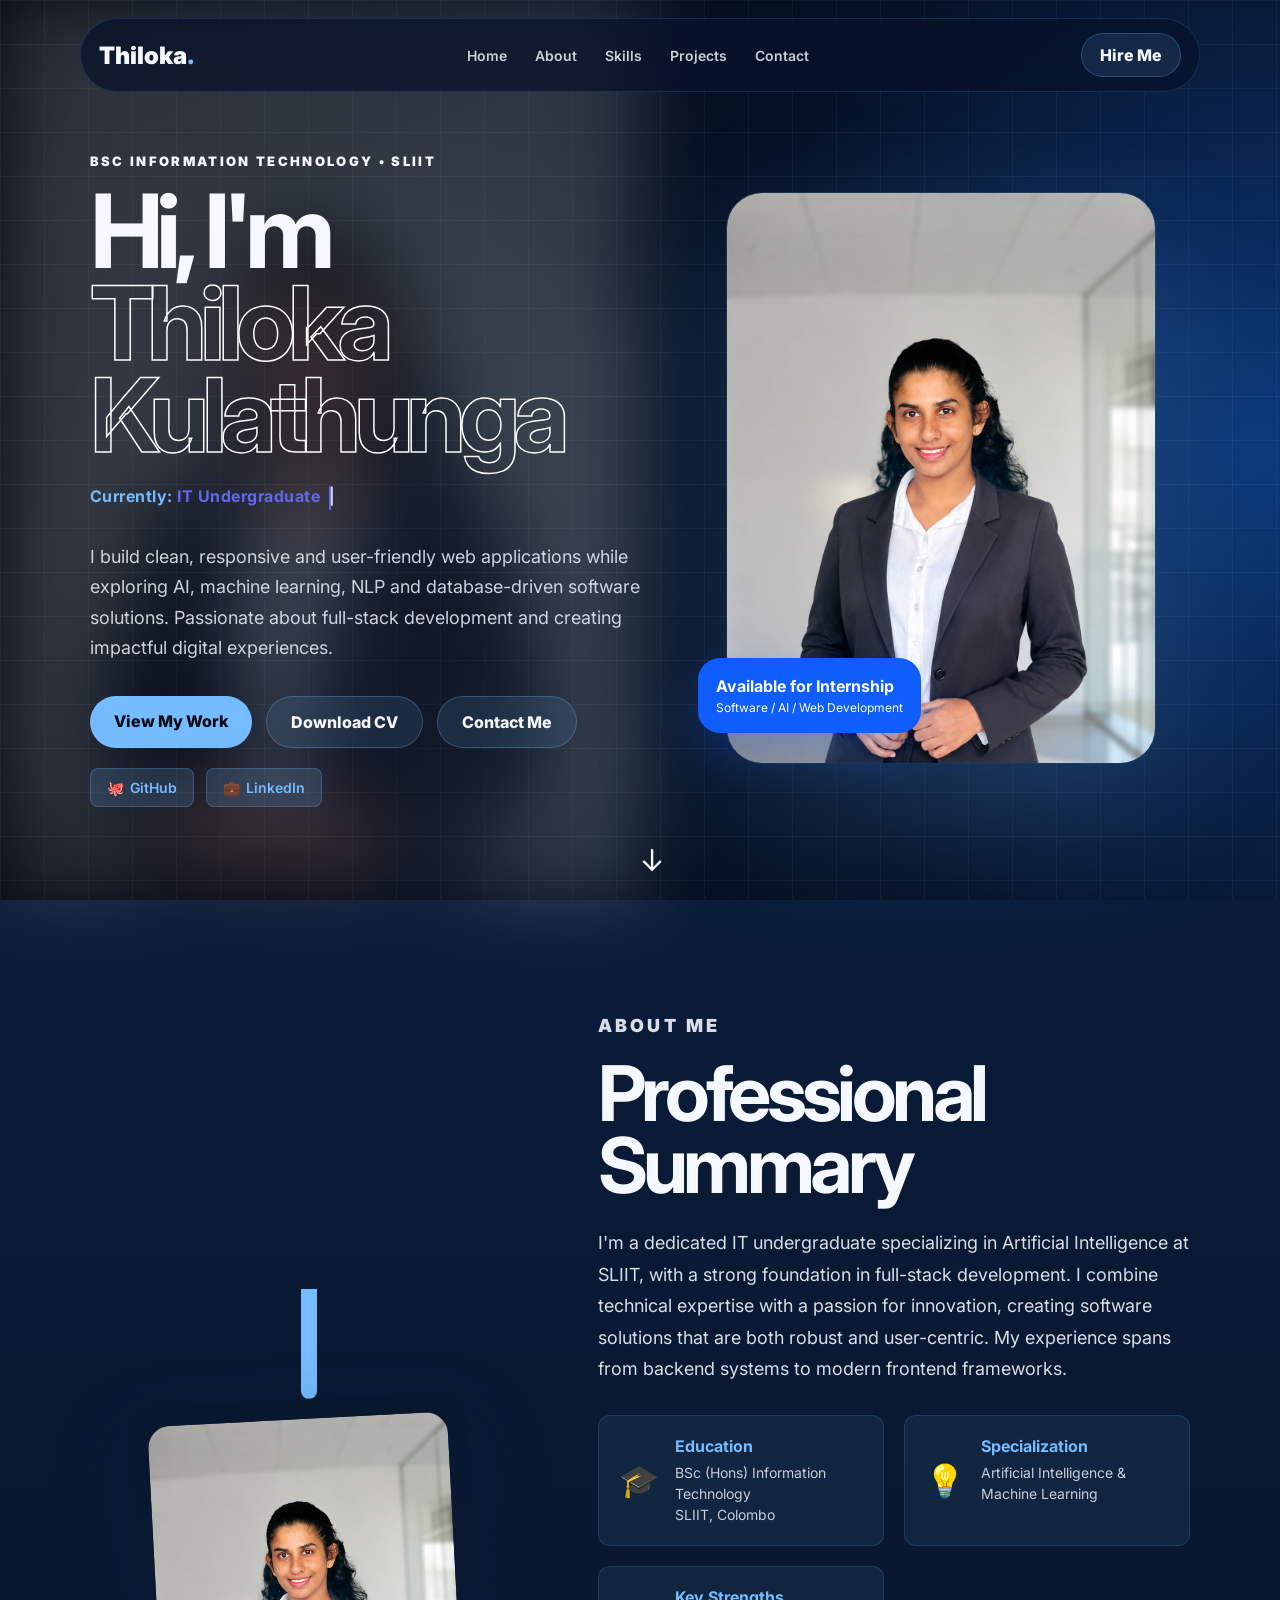
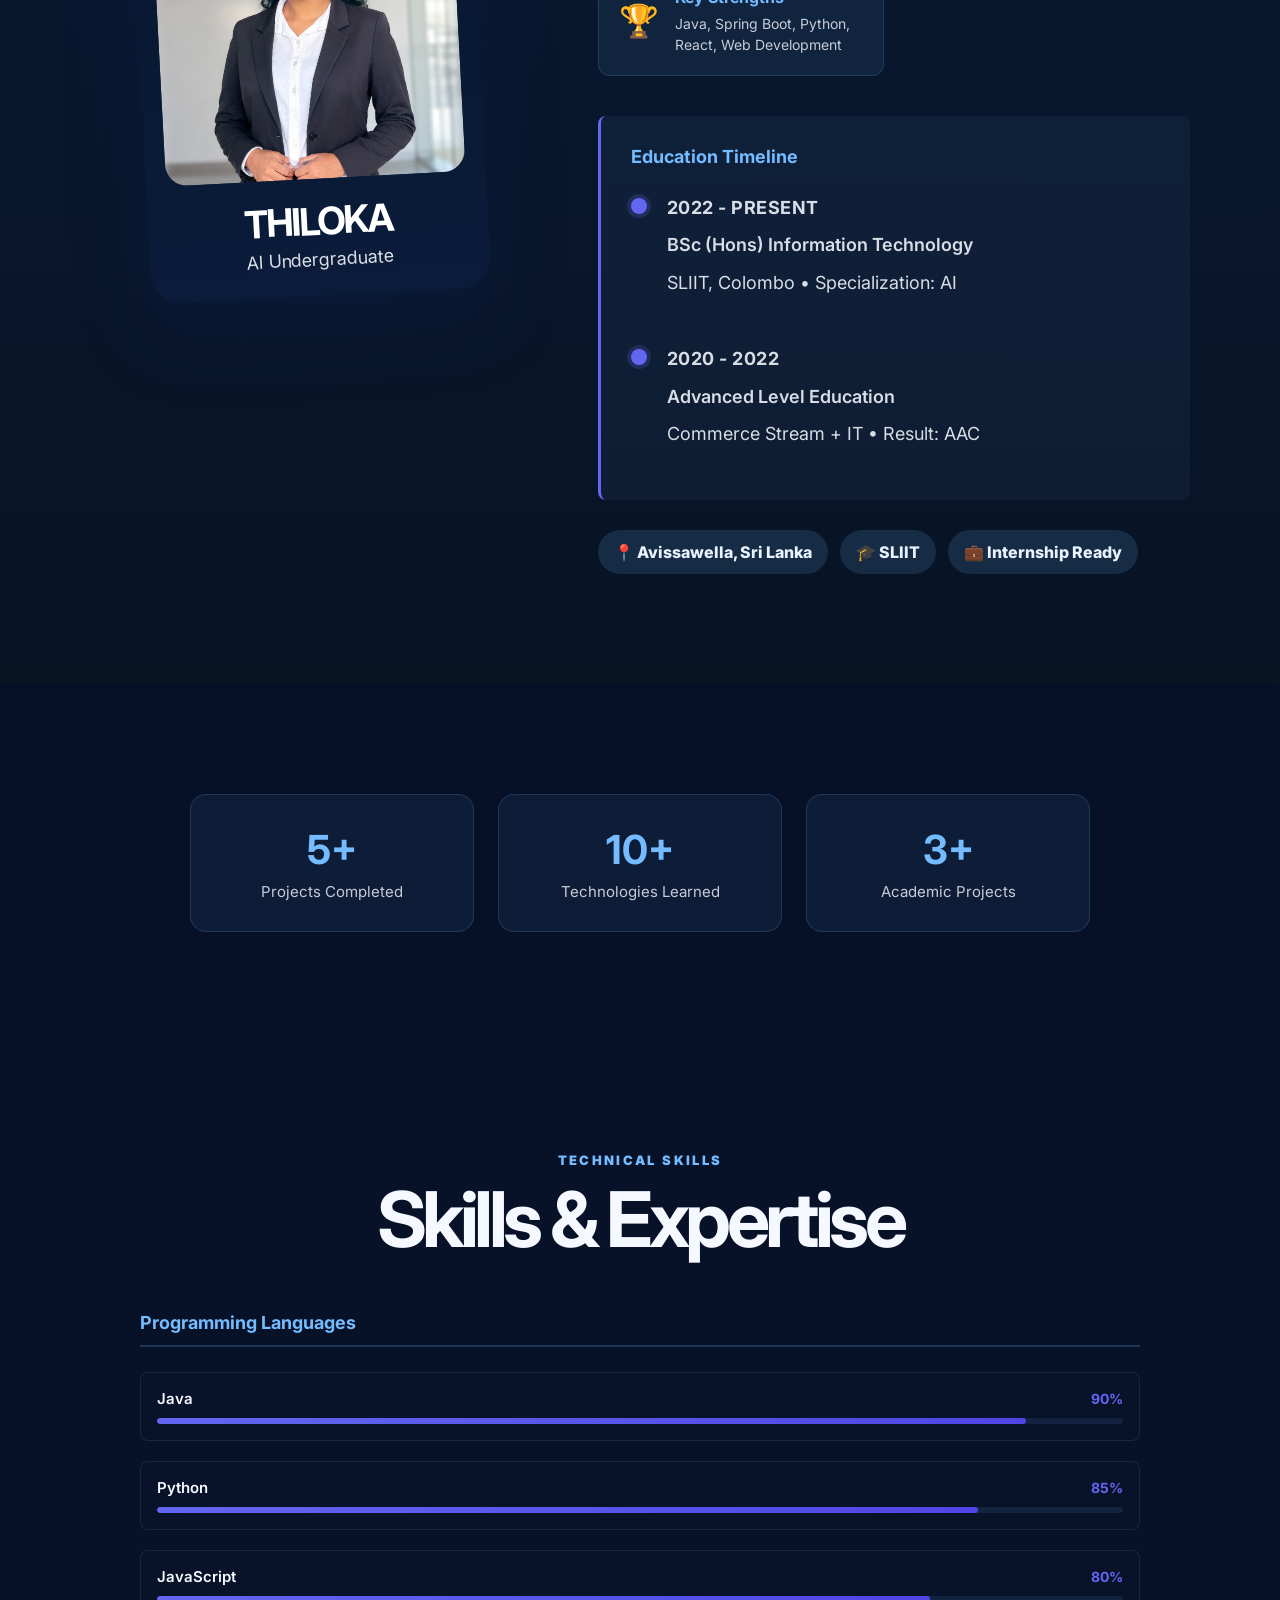
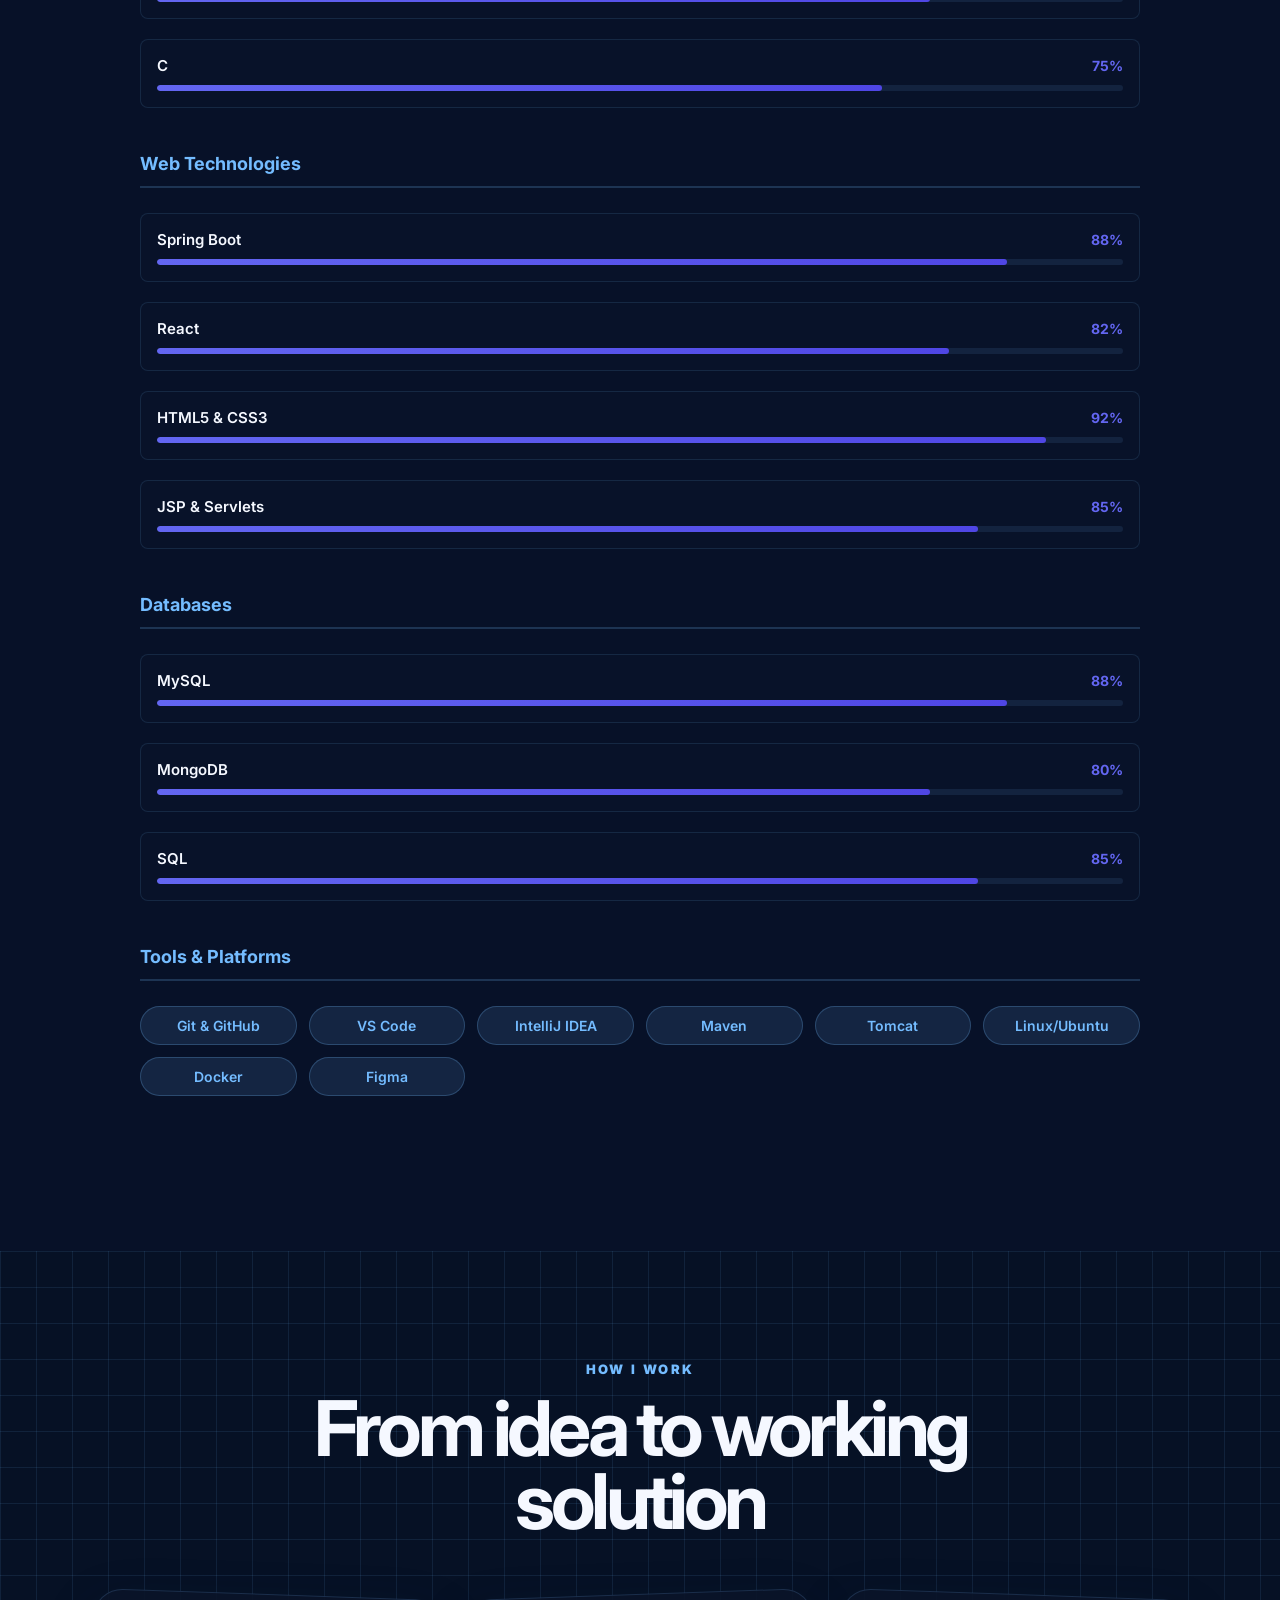
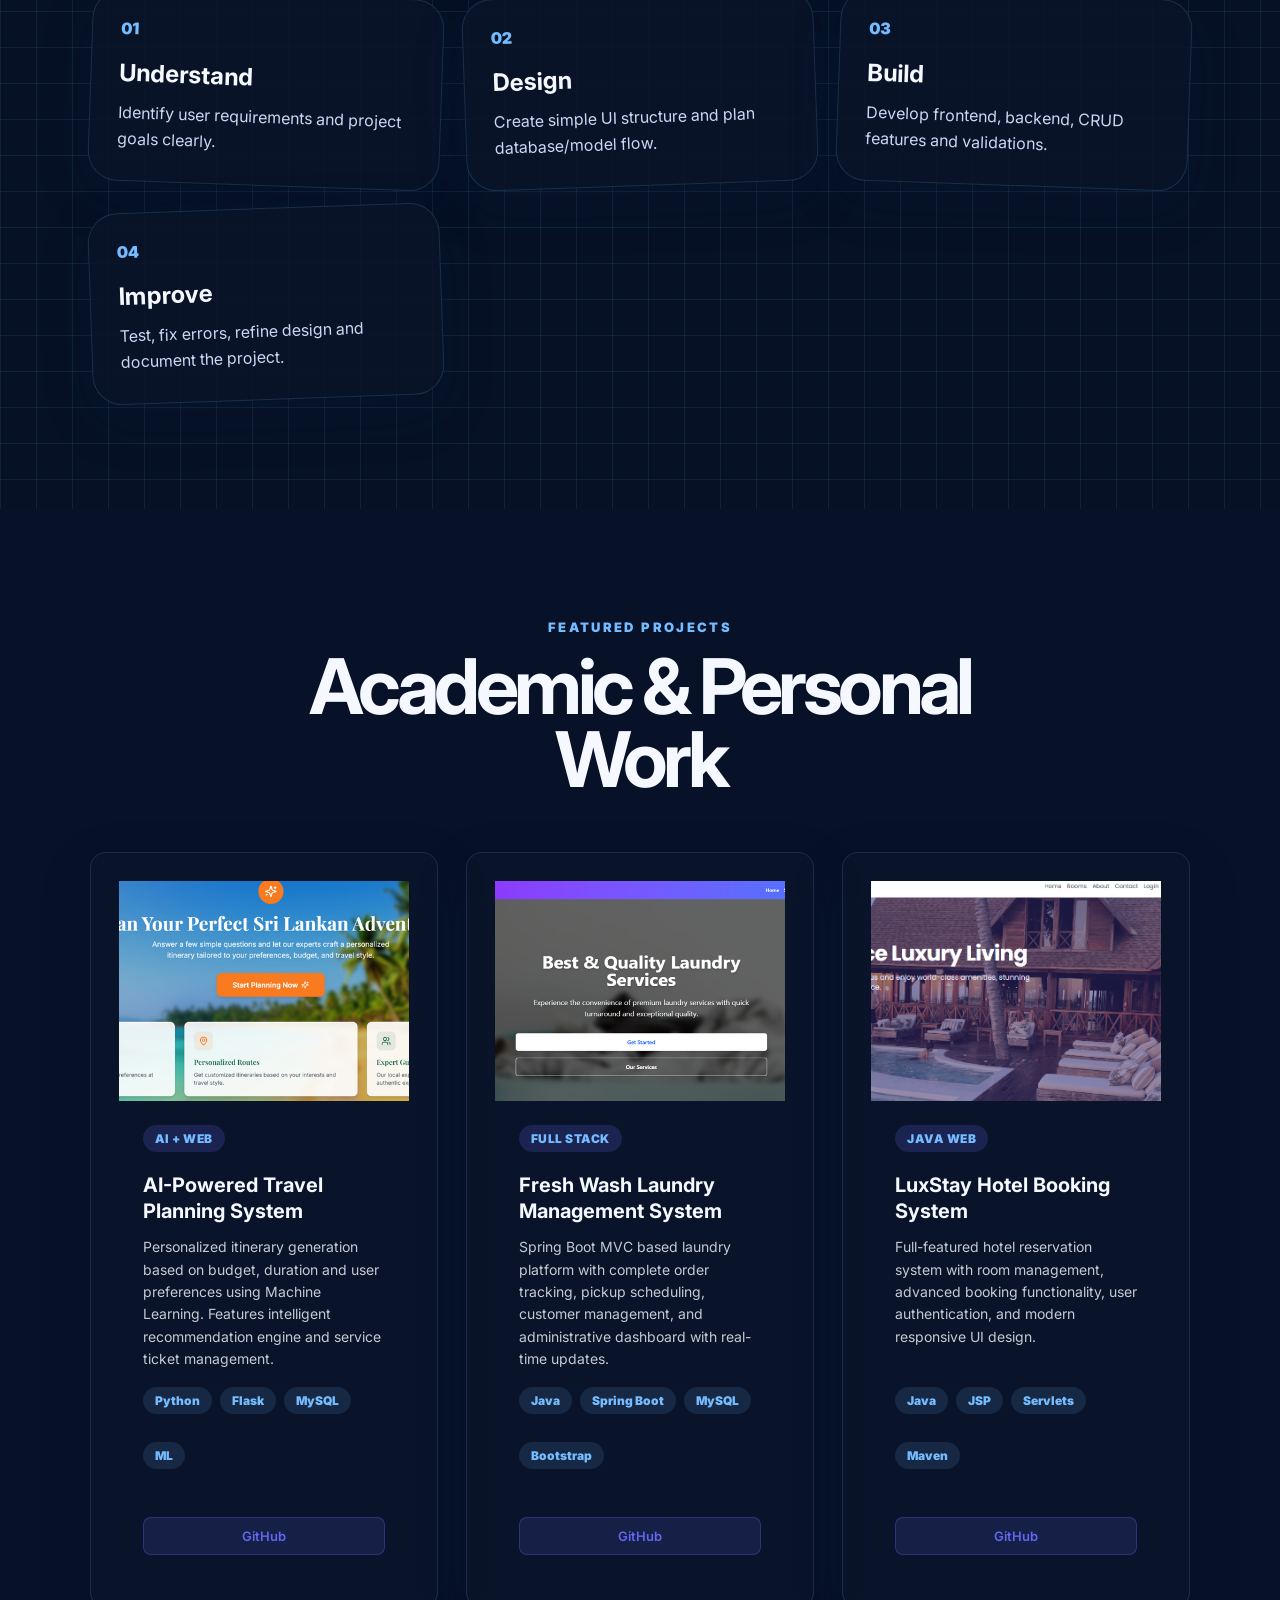
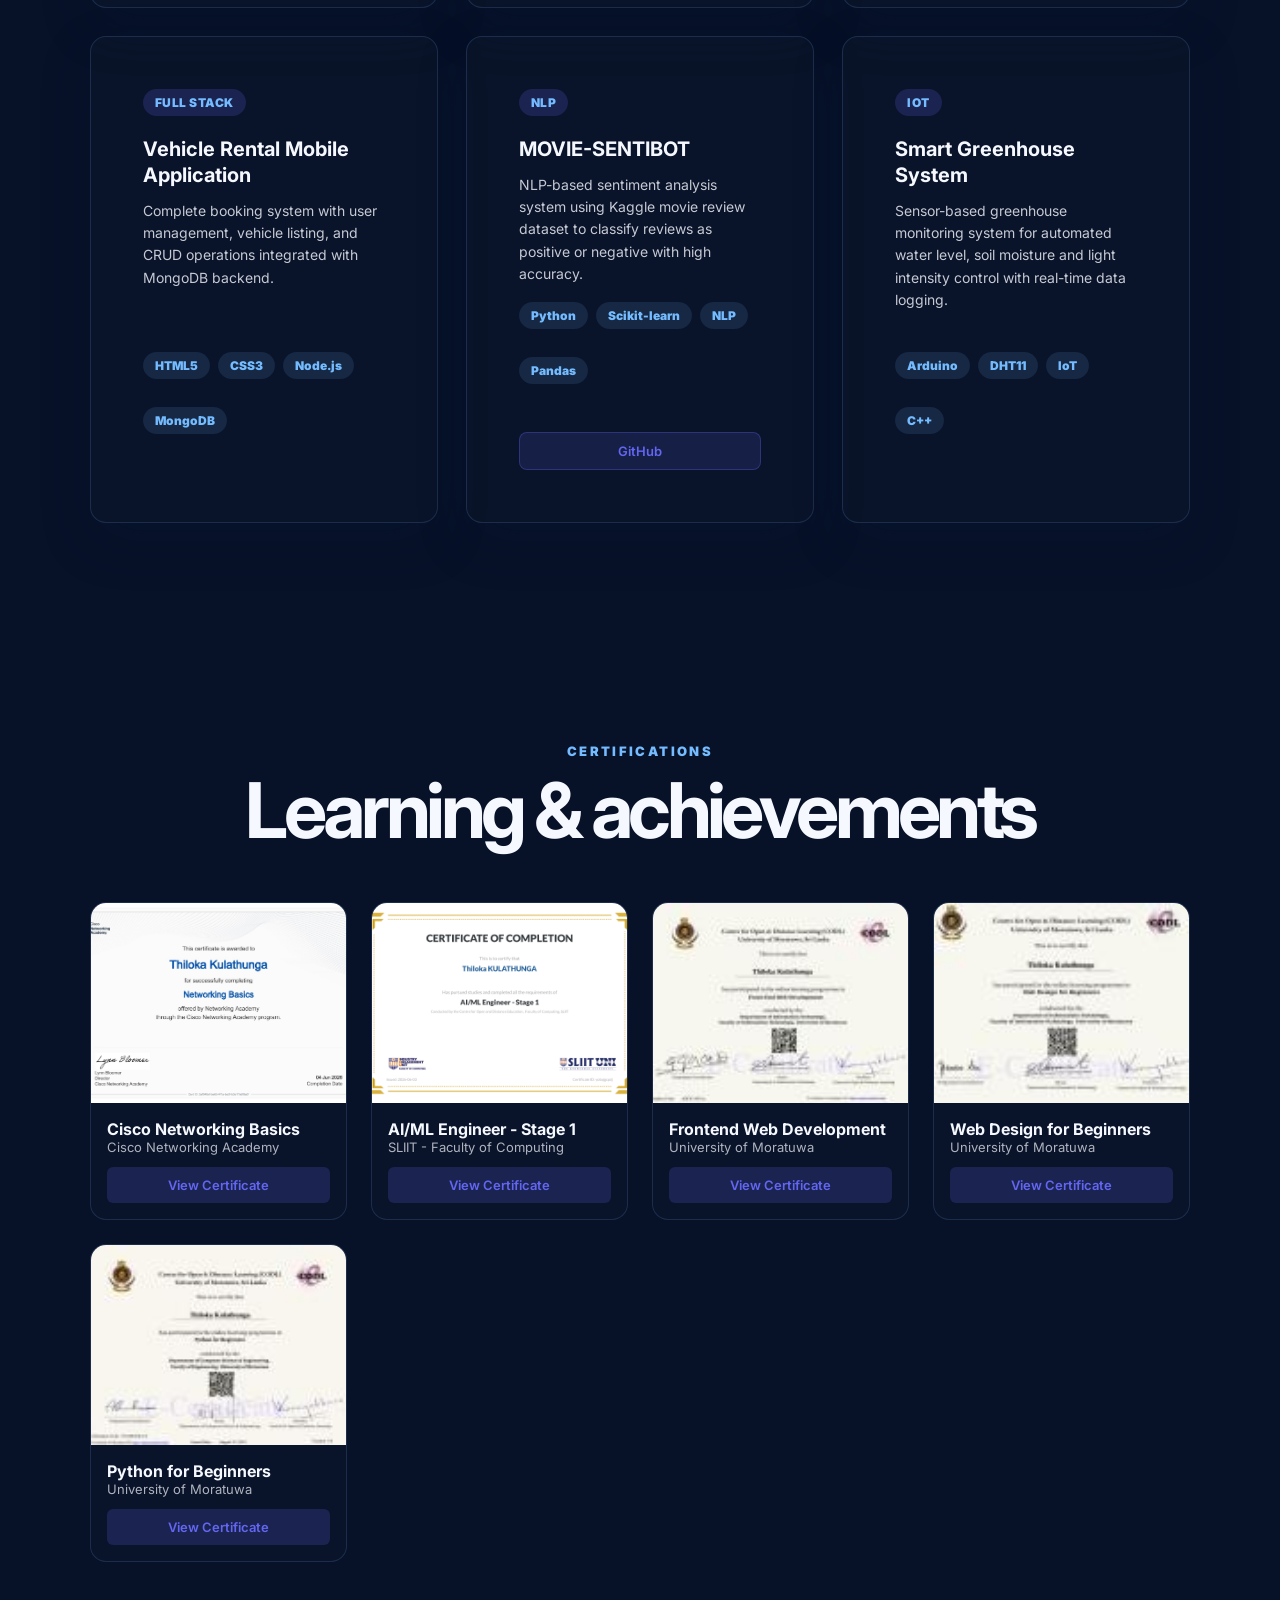
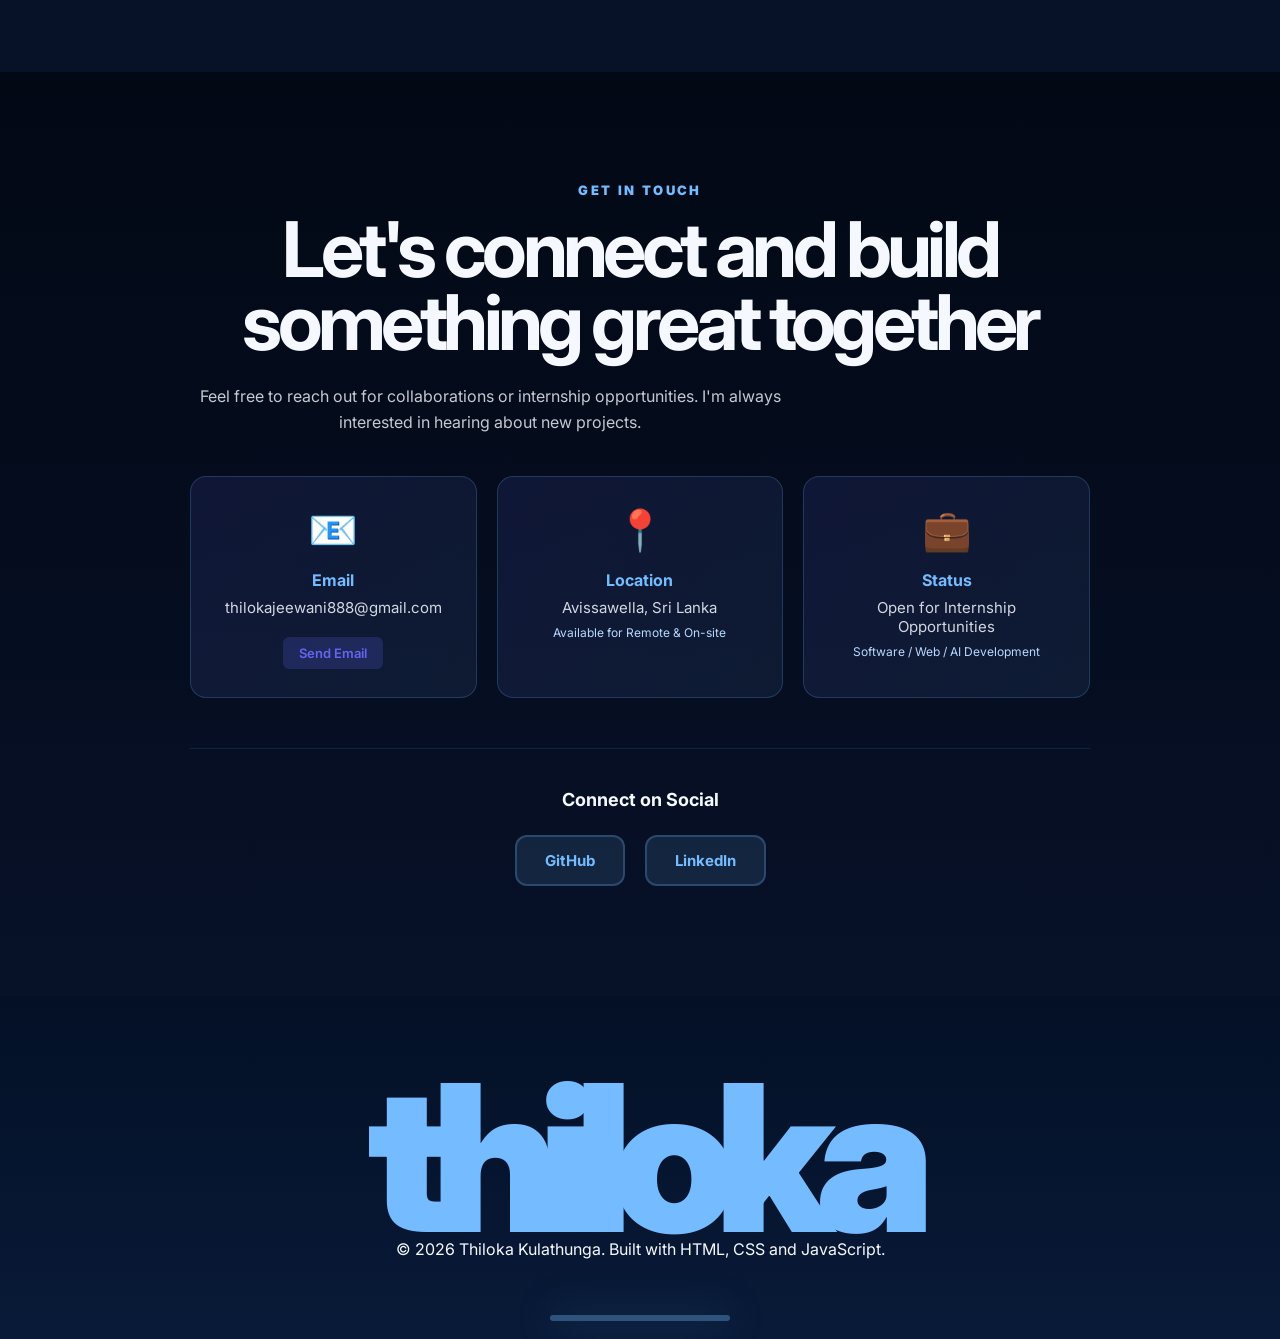
==== thiloka-portfolio/index.html @ 94b33a78 "Add certificate gallery with verified scans - Added 5 certificate images:   * Cisco Networking Basic" ====
<!DOCTYPE html>
<html lang="en">
<head>
  <meta charset="UTF-8" />
  <meta name="viewport" content="width=device-width, initial-scale=1.0" />
  <title>Thiloka Kulathunga | AI Undergraduate Portfolio</title>
  <link rel="preconnect" href="https://fonts.googleapis.com">
  <link rel="preconnect" href="https://fonts.gstatic.com" crossorigin>
  <link href="https://fonts.googleapis.com/css2?family=Inter:wght@400;500;600;700;800;900&display=swap" rel="stylesheet">
  <link rel="stylesheet" href="style.css" />
</head>
<body>
  <div class="preloader"><span>Thiloka.</span></div>

  <header class="navbar" id="navbar">
    <a class="logo" href="#home">Thiloka<span>.</span></a>
    <nav class="nav-links" id="navLinks">
      <a href="#home">Home</a>
      <a href="#about">About</a>
      <a href="#skills">Skills</a>
      <a href="#projects">Projects</a>
      <a href="#contact">Contact</a>
    </nav>
    <a class="hire-btn" href="mailto:thilokajeewani888@gmail.com">Hire Me</a>
    <button class="menu-btn" id="menuBtn">☰</button>
  </header>

  <main>
    <section class="hero" id="home">
      <div class="hero-overlay"></div>
      <div class="hero-content reveal">
        <p class="eyebrow">BSc Information Technology • SLIIT</p>
        <h1>Hi, I'm <br><span>Thiloka Kulathunga</span></h1>
        <div class="typing-container">
          <p class="typing-text">
            <span class="typing-label">Currently: </span>
            <span class="typing-effect" id="typing"></span>
            <span class="typing-cursor">|</span>
          </p>
        </div>
        <p class="hero-text">I build clean, responsive and user-friendly web applications while exploring AI, machine learning, NLP and database-driven software solutions. Passionate about full-stack development and creating impactful digital experiences.</p>
        <div class="hero-actions">
          <a href="#projects" class="btn primary">View My Work</a>
          <a href="mailto:thilokajeewani888@gmail.com?subject=CV%20Request" class="btn secondary">Download CV</a>
          <a href="#contact" class="btn secondary">Contact Me</a>
        </div>
        <div class="social-buttons">
          <a href="https://github.com/Thiloka-Jeewani" target="_blank" class="social-btn" title="GitHub">
            <span class="social-icon">🐙</span>GitHub
          </a>
          <a href="https://linkedin.com/in/thiloka-kulathunga-b6662433b" target="_blank" class="social-btn" title="LinkedIn">
            <span class="social-icon">💼</span>LinkedIn
          </a>
        </div>
      </div>
      <div class="hero-card reveal">
        <img src="assets/profile.png" alt="Professional portrait of Thiloka Kulathunga" />
        <div class="status-card">
          <strong>Available for Internship</strong>
          <span>Software / AI / Web Development</span>
        </div>
      </div>
      <a class="scroll-down" href="#about">↓</a>
    </section>

    <section class="about section" id="about">
      <div class="badge-card reveal">
        <div class="lanyard"></div>
        <div class="id-card">
          <img src="assets/profile.png" alt="Thiloka profile" />
          <h3>THILOKA</h3>
          <p>AI Undergraduate</p>
        </div>
      </div>
      <div class="about-text reveal">
        <p class="section-tag">About Me</p>
        <h2>Professional Summary</h2>
        <p>I'm a dedicated IT undergraduate specializing in Artificial Intelligence at SLIIT, with a strong foundation in full-stack development. I combine technical expertise with a passion for innovation, creating software solutions that are both robust and user-centric. My experience spans from backend systems to modern frontend frameworks.</p>
        
        <div class="about-highlights">
          <div class="highlight-item">
            <span class="highlight-icon">🎓</span>
            <div class="highlight-content">
              <h4>Education</h4>
              <p>BSc (Hons) Information Technology<br>SLIIT, Colombo</p>
            </div>
          </div>
          <div class="highlight-item">
            <span class="highlight-icon">💡</span>
            <div class="highlight-content">
              <h4>Specialization</h4>
              <p>Artificial Intelligence & Machine Learning</p>
            </div>
          </div>
          <div class="highlight-item">
            <span class="highlight-icon">🏆</span>
            <div class="highlight-content">
              <h4>Key Strengths</h4>
              <p>Java, Spring Boot, Python, React, Web Development</p>
            </div>
          </div>
        </div>

        <div class="education-timeline">
          <h3>Education Timeline</h3>
          <div class="timeline-item">
            <div class="timeline-dot"></div>
            <div class="timeline-content">
              <p class="timeline-year">2022 - Present</p>
              <p class="timeline-title">BSc (Hons) Information Technology</p>
              <p class="timeline-desc">SLIIT, Colombo • Specialization: AI</p>
            </div>
          </div>
          <div class="timeline-item">
            <div class="timeline-dot"></div>
            <div class="timeline-content">
              <p class="timeline-year">2020 - 2022</p>
              <p class="timeline-title">Advanced Level Education</p>
              <p class="timeline-desc">Commerce Stream + IT • Result: AAC</p>
            </div>
          </div>
        </div>

        <div class="quick-info">
          <span>📍 Avissawella, Sri Lanka</span>
          <span>🎓 SLIIT</span>
          <span>💼 Internship Ready</span>
        </div>
      </div>
    </section>

    <section class="stats section">
      <div class="stats-container reveal">
        <div class="stat-card">
          <h3>5+</h3>
          <p>Projects Completed</p>
        </div>
        <div class="stat-card">
          <h3>10+</h3>
          <p>Technologies Learned</p>
        </div>
        <div class="stat-card">
          <h3>3+</h3>
          <p>Academic Projects</p>
        </div>
      </div>
    </section>

    <section class="skills section" id="skills">
      <div class="section-head reveal">
        <p class="section-tag">Technical Skills</p>
        <h2>Skills & Expertise</h2>
      </div>
      
      <div class="skills-container reveal">
        <!-- Programming Languages -->
        <div class="skill-category">
          <h3 class="category-title">Programming Languages</h3>
          <div class="skill-list">
            <div class="skill-item">
              <div class="skill-header">
                <span class="skill-name">Java</span>
                <span class="skill-level">90%</span>
              </div>
              <div class="skill-bar">
                <div class="skill-progress" style="width: 90%"></div>
              </div>
            </div>
            <div class="skill-item">
              <div class="skill-header">
                <span class="skill-name">Python</span>
                <span class="skill-level">85%</span>
              </div>
              <div class="skill-bar">
                <div class="skill-progress" style="width: 85%"></div>
              </div>
            </div>
            <div class="skill-item">
              <div class="skill-header">
                <span class="skill-name">JavaScript</span>
                <span class="skill-level">80%</span>
              </div>
              <div class="skill-bar">
                <div class="skill-progress" style="width: 80%"></div>
              </div>
            </div>
            <div class="skill-item">
              <div class="skill-header">
                <span class="skill-name">C</span>
                <span class="skill-level">75%</span>
              </div>
              <div class="skill-bar">
                <div class="skill-progress" style="width: 75%"></div>
              </div>
            </div>
          </div>
        </div>

        <!-- Web Technologies -->
        <div class="skill-category">
          <h3 class="category-title">Web Technologies</h3>
          <div class="skill-list">
            <div class="skill-item">
              <div class="skill-header">
                <span class="skill-name">Spring Boot</span>
                <span class="skill-level">88%</span>
              </div>
              <div class="skill-bar">
                <div class="skill-progress" style="width: 88%"></div>
              </div>
            </div>
            <div class="skill-item">
              <div class="skill-header">
                <span class="skill-name">React</span>
                <span class="skill-level">82%</span>
              </div>
              <div class="skill-bar">
                <div class="skill-progress" style="width: 82%"></div>
              </div>
            </div>
            <div class="skill-item">
              <div class="skill-header">
                <span class="skill-name">HTML5 & CSS3</span>
                <span class="skill-level">92%</span>
              </div>
              <div class="skill-bar">
                <div class="skill-progress" style="width: 92%"></div>
              </div>
            </div>
            <div class="skill-item">
              <div class="skill-header">
                <span class="skill-name">JSP & Servlets</span>
                <span class="skill-level">85%</span>
              </div>
              <div class="skill-bar">
                <div class="skill-progress" style="width: 85%"></div>
              </div>
            </div>
          </div>
        </div>

        <!-- Databases -->
        <div class="skill-category">
          <h3 class="category-title">Databases</h3>
          <div class="skill-list">
            <div class="skill-item">
              <div class="skill-header">
                <span class="skill-name">MySQL</span>
                <span class="skill-level">88%</span>
              </div>
              <div class="skill-bar">
                <div class="skill-progress" style="width: 88%"></div>
              </div>
            </div>
            <div class="skill-item">
              <div class="skill-header">
                <span class="skill-name">MongoDB</span>
                <span class="skill-level">80%</span>
              </div>
              <div class="skill-bar">
                <div class="skill-progress" style="width: 80%"></div>
              </div>
            </div>
            <div class="skill-item">
              <div class="skill-header">
                <span class="skill-name">SQL</span>
                <span class="skill-level">85%</span>
              </div>
              <div class="skill-bar">
                <div class="skill-progress" style="width: 85%"></div>
              </div>
            </div>
          </div>
        </div>

        <!-- Tools & Platforms -->
        <div class="skill-category">
          <h3 class="category-title">Tools & Platforms</h3>
          <div class="skill-badges">
            <span class="skill-badge">Git & GitHub</span>
            <span class="skill-badge">VS Code</span>
            <span class="skill-badge">IntelliJ IDEA</span>
            <span class="skill-badge">Maven</span>
            <span class="skill-badge">Tomcat</span>
            <span class="skill-badge">Linux/Ubuntu</span>
            <span class="skill-badge">Docker</span>
            <span class="skill-badge">Figma</span>
          </div>
        </div>
      </div>
    </section>

    <section class="process section">
      <div class="section-head reveal">
        <p class="section-tag">How I Work</p>
        <h2>From idea to working solution</h2>
      </div>
      <div class="process-grid reveal">
        <div class="process-card"><span>01</span><h3>Understand</h3><p>Identify user requirements and project goals clearly.</p></div>
        <div class="process-card"><span>02</span><h3>Design</h3><p>Create simple UI structure and plan database/model flow.</p></div>
        <div class="process-card"><span>03</span><h3>Build</h3><p>Develop frontend, backend, CRUD features and validations.</p></div>
        <div class="process-card"><span>04</span><h3>Improve</h3><p>Test, fix errors, refine design and document the project.</p></div>
      </div>
    </section>

    <section class="projects section" id="projects">
      <div class="section-head reveal">
        <p class="section-tag">Featured Projects</p>
        <h2>Academic & Personal Work</h2>
      </div>
      <div class="projects-container reveal">
        <!-- Featured Project 1: Travel Planner -->
        <article class="project-card featured-project">
          <div class="project-image-wrapper">
            <img src="assets/projects/travel-planner.png" alt="AI Travel Planner System" loading="lazy">
            <div class="project-overlay">
              <a href="#" class="project-btn">View Details</a>
            </div>
          </div>
          <div class="project-info">
            <span class="project-badge">AI + Web</span>
            <h3>AI-Powered Travel Planning System</h3>
            <p>Personalized itinerary generation based on budget, duration and user preferences using Machine Learning. Features intelligent recommendation engine and service ticket management.</p>
            <div class="tech-badges">
              <span class="badge">Python</span>
              <span class="badge">Flask</span>
              <span class="badge">MySQL</span>
              <span class="badge">ML</span>
            </div>
            <div class="project-links">
              <a href="https://github.com/Thiloka-Jeewani" target="_blank" class="link-btn github-btn">GitHub</a>
            </div>
          </div>
        </article>

        <!-- Featured Project 2: Laundry System -->
        <article class="project-card featured-project">
          <div class="project-image-wrapper">
            <img src="assets/projects/laundry-system.png" alt="Fresh Wash Laundry Management" loading="lazy">
            <div class="project-overlay">
              <a href="#" class="project-btn">View Details</a>
            </div>
          </div>
          <div class="project-info">
            <span class="project-badge">Full Stack</span>
            <h3>Fresh Wash Laundry Management System</h3>
            <p>Spring Boot MVC based laundry platform with complete order tracking, pickup scheduling, customer management, and administrative dashboard with real-time updates.</p>
            <div class="tech-badges">
              <span class="badge">Java</span>
              <span class="badge">Spring Boot</span>
              <span class="badge">MySQL</span>
              <span class="badge">Bootstrap</span>
            </div>
            <div class="project-links">
              <a href="https://github.com/Thiloka-Jeewani/Web-based_Laundry-management-system" target="_blank" class="link-btn github-btn">GitHub</a>
            </div>
          </div>
        </article>

        <!-- Featured Project 3: Hotel Booking -->
        <article class="project-card featured-project">
          <div class="project-image-wrapper">
            <img src="assets/projects/luxstay.png" alt="LuxStay Hotel Booking System" loading="lazy">
            <div class="project-overlay">
              <a href="#" class="project-btn">View Details</a>
            </div>
          </div>
          <div class="project-info">
            <span class="project-badge">Java Web</span>
            <h3>LuxStay Hotel Booking System</h3>
            <p>Full-featured hotel reservation system with room management, advanced booking functionality, user authentication, and modern responsive UI design.</p>
            <div class="tech-badges">
              <span class="badge">Java</span>
              <span class="badge">JSP</span>
              <span class="badge">Servlets</span>
              <span class="badge">Maven</span>
            </div>
            <div class="project-links">
              <a href="https://github.com/Thiloka-Jeewani/HotelRio---The-Hotel-room-reservation-system-project" target="_blank" class="link-btn github-btn">GitHub</a>
            </div>
          </div>
        </article>

        <!-- Other Projects -->
        <article class="project-card">
          <div class="project-info">
            <span class="project-badge">Full Stack</span>
            <h3>Vehicle Rental Mobile Application</h3>
            <p>Complete booking system with user management, vehicle listing, and CRUD operations integrated with MongoDB backend.</p>
            <div class="tech-badges">
              <span class="badge">HTML5</span>
              <span class="badge">CSS3</span>
              <span class="badge">Node.js</span>
              <span class="badge">MongoDB</span>
            </div>
          </div>
        </article>

        <article class="project-card">
          <div class="project-info">
            <span class="project-badge">NLP</span>
            <h3>MOVIE-SENTIBOT</h3>
            <p>NLP-based sentiment analysis system using Kaggle movie review dataset to classify reviews as positive or negative with high accuracy.</p>
            <div class="tech-badges">
              <span class="badge">Python</span>
              <span class="badge">Scikit-learn</span>
              <span class="badge">NLP</span>
              <span class="badge">Pandas</span>
            </div>
            <div class="project-links">
              <a href="https://github.com/Thiloka-Jeewani/MOVIE-SENTIBOT-NLP-Based-Solution-for-Movie-Review-Sentiment-Analysis" target="_blank" class="link-btn github-btn">GitHub</a>
            </div>
          </div>
        </article>

        <article class="project-card">
          <div class="project-info">
            <span class="project-badge">IoT</span>
            <h3>Smart Greenhouse System</h3>
            <p>Sensor-based greenhouse monitoring system for automated water level, soil moisture and light intensity control with real-time data logging.</p>
            <div class="tech-badges">
              <span class="badge">Arduino</span>
              <span class="badge">DHT11</span>
              <span class="badge">IoT</span>
              <span class="badge">C++</span>
            </div>
          </div>
        </article>
      </div>
    </section>

    <section class="certifications section" id="certifications">
      <div class="section-head reveal">
        <p class="section-tag">Certifications</p>
        <h2>Learning & achievements</h2>
      </div>
      <div class="cert-gallery reveal">
        <div class="cert-card">
          <img src="assets/certificates/cisco-networking.png" alt="Cisco Networking Basics Certificate" loading="lazy">
          <h4>Cisco Networking Basics</h4>
          <p>Cisco Networking Academy</p>
          <a href="assets/certificates/cisco-networking.png" target="_blank" class="cert-link">View Certificate</a>
        </div>
        <div class="cert-card">
          <img src="assets/certificates/ai-ml-engineer.png" alt="AI/ML Engineer Stage 1 Certificate" loading="lazy">
          <h4>AI/ML Engineer - Stage 1</h4>
          <p>SLIIT - Faculty of Computing</p>
          <a href="assets/certificates/ai-ml-engineer.png" target="_blank" class="cert-link">View Certificate</a>
        </div>
        <div class="cert-card">
          <img src="assets/certificates/frontend-web.png" alt="Frontend Web Development Certificate" loading="lazy">
          <h4>Frontend Web Development</h4>
          <p>University of Moratuwa</p>
          <a href="assets/certificates/frontend-web.png" target="_blank" class="cert-link">View Certificate</a>
        </div>
        <div class="cert-card">
          <img src="assets/certificates/web-design.png" alt="Web Design for Beginners Certificate" loading="lazy">
          <h4>Web Design for Beginners</h4>
          <p>University of Moratuwa</p>
          <a href="assets/certificates/web-design.png" target="_blank" class="cert-link">View Certificate</a>
        </div>
        <div class="cert-card">
          <img src="assets/certificates/python-beginners.png" alt="Python for Beginners Certificate" loading="lazy">
          <h4>Python for Beginners</h4>
          <p>University of Moratuwa</p>
          <a href="assets/certificates/python-beginners.png" target="_blank" class="cert-link">View Certificate</a>
        </div>
      </div>
    </section>

    <section class="contact section" id="contact">
      <div class="contact-box reveal">
        <p class="section-tag">Get In Touch</p>
        <h2>Let's connect and build something great together</h2>
        <p class="contact-subtitle">Feel free to reach out for collaborations or internship opportunities. I'm always interested in hearing about new projects.</p>
        
        <div class="contact-cards-wrapper">
          <div class="contact-card">
            <span class="contact-icon">📧</span>
            <h4>Email</h4>
            <p>thilokajeewani888@gmail.com</p>
            <a href="mailto:thilokajeewani888@gmail.com" class="contact-link">Send Email</a>
          </div>
          <div class="contact-card">
            <span class="contact-icon">📍</span>
            <h4>Location</h4>
            <p>Avissawella, Sri Lanka</p>
            <p style="font-size: 12px; color: #b8d8ff;">Available for Remote & On-site</p>
          </div>
          <div class="contact-card">
            <span class="contact-icon">💼</span>
            <h4>Status</h4>
            <p>Open for Internship Opportunities</p>
            <p style="font-size: 12px; color: #b8d8ff;">Software / Web / AI Development</p>
          </div>
        </div>

        <div class="social-links-section">
          <h3>Connect on Social</h3>
          <div class="social-links">
            <a href="https://github.com/Thiloka-Jeewani" target="_blank" class="social-link github">
              <span>GitHub</span>
            </a>
            <a href="https://linkedin.com/in/thiloka-kulathunga-b6662433b" target="_blank" class="social-link linkedin">
              <span>LinkedIn</span>
            </a>
          </div>
        </div>
      </div>
    </section>
  </main>

  <footer>
    <div class="footer-brand">thiloka</div>
    <p>© 2026 Thiloka Kulathunga. Built with HTML, CSS and JavaScript.</p>
  </footer>

  <script src="script.js"></script>
</body>
</html>
---- thiloka-portfolio/style.css ----
*{margin:0;padding:0;box-sizing:border-box}html{scroll-behavior:smooth}body{font-family:Inter,system-ui,sans-serif;background:#061125;color:#f5f8ff;overflow-x:hidden}a{text-decoration:none;color:inherit}.preloader{position:fixed;inset:0;background:#0f5efb;z-index:99999;display:grid;place-items:center;animation:loadUp 1.4s ease 1s forwards}.preloader span{font-size:clamp(42px,9vw,120px);font-weight:900;letter-spacing:-.08em;color:#fff}@keyframes loadUp{to{transform:translateY(-100%)}}.navbar{position:fixed;top:18px;left:50%;transform:translateX(-50%);width:min(1120px,92%);z-index:1000;display:flex;align-items:center;justify-content:space-between;padding:14px 18px;border:1px solid rgba(74,168,255,.18);background:rgba(8,17,41,.72);backdrop-filter:blur(18px);border-radius:999px;transition:.3s}.logo{font-weight:900;font-size:24px}.logo span,.section-tag{color:#74bcff}.nav-links{display:flex;gap:28px}.nav-links a{font-size:14px;color:rgba(245,248,255,.82);font-weight:600}.nav-links a:hover{color:#fff}.hire-btn,.btn{border-radius:999px;font-weight:800;transition:.25s}.hire-btn{padding:11px 18px;background:rgba(116,188,255,.12);border:1px solid rgba(116,188,255,.24)}.menu-btn{display:none;background:none;border:0;color:#fff;font-size:26px}.hero{position:relative;min-height:100vh;display:grid;grid-template-columns:1.05fr .95fr;align-items:center;gap:50px;padding:130px 7% 70px;background:radial-gradient(circle at right,#0d3a7d 0,#061125 42%,#020814 100%)}.hero:before{content:"";position:absolute;inset:0;background:linear-gradient(rgba(255,255,255,.04) 1px,transparent 1px),linear-gradient(90deg,rgba(255,255,255,.04) 1px,transparent 1px);background-size:44px 44px}.hero>*{position:relative}.eyebrow,.section-tag{text-transform:uppercase;letter-spacing:.18em;font-size:13px;font-weight:900;margin-bottom:16px}.hero h1{font-size:clamp(46px,8vw,105px);line-height:.9;letter-spacing:-.07em;margin-bottom:24px}.hero h1 span{-webkit-text-stroke:1.5px #fff;color:transparent}.hero-text{max-width:650px;font-size:18px;color:rgba(245,248,255,.82);line-height:1.7}.hero-actions{display:flex;gap:14px;margin-top:32px}.btn{display:inline-flex;padding:15px 24px}.primary{background:#74bcff;color:#020814}.secondary{background:rgba(116,188,255,.12);border:1px solid rgba(116,188,255,.28);backdrop-filter:blur(10px)}.btn:hover,.hire-btn:hover{transform:translateY(-3px)}.hero-card{justify-self:center;position:relative}.hero-card img{width:min(430px,85vw);border-radius:36px;border:1px solid rgba(116,188,255,.18);box-shadow:0 50px 140px rgba(116,188,255,.2);object-fit:cover}.hero-overlay{position:absolute;left:0;top:0;width:50%;height:100%;background-image:url('assets/profile.png');background-size:cover;background-position:center;background-repeat:no-repeat;filter:blur(40px);opacity:.25;z-index:0;pointer-events:none}.status-card{position:absolute;left:-28px;bottom:35px;background:#0f5efb;color:#fff;padding:18px;border-radius:22px;box-shadow:0 20px 50px rgba(15,94,251,.28)}.status-card span{display:block;font-size:12px;margin-top:4px}.scroll-down{position:absolute;bottom:22px;left:50%;font-size:30px;animation:bounce 1.2s infinite}@keyframes bounce{50%{transform:translateY(8px)}}.section{padding:110px 7%}.about{display:grid;grid-template-columns:.85fr 1.15fr;gap:70px;align-items:center;background:linear-gradient(180deg,#0a1c3a 0,#081324 100%);color:#f5f8ff}.lanyard{width:16px;height:110px;background:#74bcff;margin:0 auto;border-radius:0 0 10px 10px}.id-card{width:min(340px,85vw);margin:auto;background:linear-gradient(180deg,#08172e 0,#0a1c3a 100%);border-radius:30px;padding:20px;transform:rotate(-3deg);box-shadow:0 30px 70px rgba(14,35,78,.35);text-align:center;color:#fff}.id-card img{width:100%;height:360px;object-fit:cover;border-radius:22px}.id-card h3{font-size:38px;letter-spacing:-.05em;margin-top:15px}.about h2,.section-head h2,.contact h2{font-size:clamp(38px,6vw,82px);letter-spacing:-.06em;line-height:.95;margin-bottom:24px}.about p{font-size:18px;line-height:1.75;color:rgba(245,248,255,.88)}.quick-info{display:flex;gap:12px;flex-wrap:wrap;margin-top:26px}.quick-info span,.cert-list span{background:rgba(116,188,255,.14);padding:12px 16px;border-radius:999px;font-weight:800;color:#e9f3ff}.skills,.projects,.certifications{background:#071128;color:#f5f8ff}.section-head{text-align:center;max-width:800px;margin:0 auto 55px}.skills-grid,.project-grid,.process-grid{display:grid;grid-template-columns:repeat(3,1fr);gap:22px}.skill-box,.project-card,.process-card{border:1px solid rgba(116,188,255,.16);border-radius:30px;padding:28px;background:rgba(11,21,42,.9);box-shadow:0 18px 50px rgba(10,24,55,.24);transition:.25s}.project-card{display:flex;flex-direction:column}.project-footer{margin-top:auto;padding-top:16px;border-top:1px solid rgba(116,188,255,.12)}.github-btn{display:inline-block;margin-top:12px;padding:10px 14px;background:rgba(116,188,255,.16);border-radius:8px;color:#74bcff;font-size:13px;font-weight:700;transition:.25s;cursor:pointer}.project-link:hover .github-btn{background:rgba(116,188,255,.28);color:#fff}.skill-box:hover,.project-card:hover,.process-card:hover{transform:translateY(-8px);box-shadow:0 28px 90px rgba(30,120,225,.24)}.project-link{cursor:pointer;display:block;text-decoration:none;color:inherit}.project-link:hover{box-shadow:0 30px 100px rgba(74,188,255,.35) !important}.skill-box h3,.project-card h3,.process-card h3{font-size:24px;margin-bottom:12px}.skill-box p,.project-card p,.process-card p{color:#cbd7f3;line-height:1.65}.process{background:linear-gradient(180deg,rgba(10,20,42,.96) 0,rgba(5,11,26,.98) 100%);color:#f5f8ff;background-image:linear-gradient(rgba(116,188,255,.1) 1px,transparent 1px),linear-gradient(90deg,rgba(116,188,255,.1) 1px,transparent 1px);background-size:36px 36px}.process-card:nth-child(even){transform:rotate(-2deg)}.process-card:nth-child(odd){transform:rotate(2deg)}.process-card span,.project-card span{display:inline-block;color:#74bcff;font-weight:900;margin-bottom:20px}.project-card small{display:block;margin-top:18px;font-weight:900;color:#b8d8ff}.project-card img{width:100%;height:220px;object-fit:cover}.project-content{padding:20px}.tech-stack{display:flex;flex-wrap:wrap;gap:8px;margin:15px 0}.tech-stack span{background:#eef2ff;color:#4338ca;padding:6px 12px;border-radius:20px;font-size:13px}.section-title{text-align:center;font-size:2.5rem;margin-bottom:40px;position:relative}.section-title::after{content:'';width:80px;height:4px;background:#6366f1;position:absolute;bottom:-10px;left:50%;transform:translateX(-50%)}.social-buttons{display:flex;gap:12px;margin-top:20px}.social-btn{padding:10px 16px;background:rgba(116,188,255,.16);border:1px solid rgba(116,188,255,.24);border-radius:8px;color:#74bcff;font-weight:600;transition:.25s;font-size:14px}.social-btn:hover{background:rgba(116,188,255,.28);color:#fff}.stats{background:rgba(7,17,40,.5)}.stats-container{display:grid;grid-template-columns:repeat(3,1fr);gap:24px;max-width:900px;margin:0 auto}.stat-card{text-align:center;padding:30px;background:rgba(116,188,255,.08);border:1px solid rgba(116,188,255,.16);border-radius:16px;transition:.3s}.stat-card:hover{background:rgba(116,188,255,.12);transform:translateY(-5px)}.stat-card h3{font-size:2.5rem;color:#74bcff;margin-bottom:8px}.stat-card p{color:rgba(245,248,255,.8);font-size:15px}.best-projects{background:#071128}.featured-projects{display:grid;grid-template-columns:repeat(3,1fr);gap:28px}.featured-card{background:rgba(11,21,42,.9);border:1px solid rgba(116,188,255,.16);border-radius:16px;overflow:hidden;transition:.3s}.featured-card img{width:100%;height:200px;object-fit:cover}.featured-card:hover{transform:translateY(-8px);box-shadow:0 20px 60px rgba(30,120,225,.2)}.featured-card h3{padding:20px 20px 8px;font-size:20px;color:#f5f8ff}.featured-card p{padding:0 20px;color:#cbd7f3;font-size:14px;line-height:1.6}.featured-tags{display:flex;flex-wrap:wrap;gap:8px;padding:15px 20px;border-top:1px solid rgba(116,188,255,.12)}.featured-tags span{background:#eef2ff;color:#4338ca;padding:4px 10px;border-radius:16px;font-size:12px;font-weight:600}.contact-cards{display:grid;grid-template-columns:repeat(3,1fr);gap:20px;margin:30px 0;max-width:900px;margin-left:auto;margin-right:auto}.contact-card{background:rgba(116,188,255,.08);border:1px solid rgba(116,188,255,.16);border-radius:12px;padding:20px;text-align:center;transition:.3s}.contact-card:hover{background:rgba(116,188,255,.12);transform:translateY(-4px)}.contact-icon{font-size:32px;display:block;margin-bottom:12px}.contact-card p{color:rgba(245,248,255,.9);font-size:15px}.cert-list{display:flex;gap:14px;flex-wrap:wrap;justify-content:center}.cert-list span{background:rgba(116,188,255,.18);color:#eef6ff;padding:14px 18px;border-radius:999px;font-weight:700}.cert-gallery{display:grid;grid-template-columns:repeat(auto-fit,minmax(240px,1fr));gap:24px;max-width:1100px;margin:0 auto}.cert-card{background:rgba(11,21,42,.8);border:1px solid rgba(116,188,255,.16);border-radius:16px;overflow:hidden;transition:all .3s ease;display:flex;flex-direction:column}.cert-card:hover{transform:translateY(-8px);border-color:rgba(116,188,255,.32);box-shadow:0 20px 50px rgba(30,120,225,.2)}.cert-card img{width:100%;height:200px;object-fit:cover;display:block}.cert-card h4{font-size:16px;margin-top:16px;margin-left:16px;color:#f5f8ff;font-weight:700}.cert-card p{font-size:13px;color:rgba(245,248,255,.7);margin-left:16px;margin-right:16px;flex-grow:1}.cert-link{display:inline-block;margin:12px 16px 16px 16px;padding:10px 16px;background:rgba(99,102,241,.2);color:#6366f1;border-radius:6px;font-weight:600;font-size:13px;transition:all .3s ease;text-align:center}.cert-link:hover{background:rgba(99,102,241,.35);color:#fff;box-shadow:0 6px 16px rgba(99,102,241,.2)}.cert-note{margin-top:24px;color:rgba(245,248,255,.78);font-size:15px;max-width:760px;margin:0 auto;text-align:center}.contact{background:linear-gradient(180deg,#020814 0,#071128 100%)}.contact-box{max-width:900px;margin:auto;text-align:center}.contact-links{display:flex;gap:14px;flex-wrap:wrap;justify-content:center;margin-top:34px}.contact-links a{padding:14px 18px;border:1px solid rgba(116,188,255,.22);border-radius:999px;background:rgba(116,188,255,.08);color:#eaf4ff}footer{background:linear-gradient(180deg,#031026 0,#091a38 100%);padding:80px 7%;text-align:center;position:relative;overflow:hidden}.footer-brand{font-size:clamp(65px,16vw,210px);font-weight:900;letter-spacing:-.1em;color:#74bcff;line-height:.8}.footer-brand:after{content:'';position:absolute;left:50%;bottom:18px;transform:translateX(-50%);width:180px;height:6px;background:rgba(116,188,255,.35);border-radius:999px;box-shadow:0 0 40px rgba(116,188,255,.35)}.reveal{opacity:0;transform:translateY(30px);transition:1s}.reveal.active{opacity:1;transform:translateY(0)}.typing-container{margin:12px 0 24px 0;min-height:32px}.typing-text{font-size:16px;color:rgba(245,248,255,.88);font-weight:600;letter-spacing:.5px}.typing-label{color:#74bcff;font-weight:700}.typing-effect{display:inline;color:#6366f1;font-weight:700}.typing-cursor{display:inline-block;width:2px;height:24px;background:#6366f1;margin-left:4px;animation:blink .6s infinite}@keyframes blink{0%,50%{opacity:1}51%,100%{opacity:0}}.about-highlights{display:grid;grid-template-columns:repeat(auto-fit,minmax(250px,1fr));gap:20px;margin:30px 0}.highlight-item{display:flex;gap:16px;padding:20px;background:rgba(116,188,255,.08);border:1px solid rgba(116,188,255,.16);border-radius:12px;transition:all .3s ease}.highlight-item:hover{background:rgba(116,188,255,.12);transform:translateY(-4px);box-shadow:0 12px 30px rgba(30,120,225,.15)}.highlight-icon{font-size:32px;display:flex;align-items:center;min-width:40px}.highlight-content h4{color:#74bcff;margin-bottom:6px;font-size:16px}.highlight-content p{color:rgba(245,248,255,.8);font-size:14px;line-height:1.5}.education-timeline{margin:40px 0 30px 0;padding:30px;background:rgba(116,188,255,.06);border-left:3px solid #6366f1;border-radius:8px}.education-timeline h3{color:#74bcff;margin-bottom:25px;font-size:18px}.timeline-item{display:flex;gap:20px;margin-bottom:25px;position:relative}.timeline-item:last-child{margin-bottom:0}.timeline-dot{width:16px;height:16px;background:#6366f1;border-radius:50%;margin-top:6px;flex-shrink:0;box-shadow:0 0 0 4px rgba(99,102,241,.2)}.timeline-content{padding-bottom:20px}.timeline-year{color:#74bcff;font-weight:700;font-size:13px;letter-spacing:.5px;text-transform:uppercase}.timeline-title{color:#f5f8ff;font-weight:600;margin:6px 0;font-size:16px}.timeline-desc{color:rgba(245,248,255,.7);font-size:14px}.skills-container{max-width:1000px;margin:0 auto}.skill-category{margin-bottom:45px}.category-title{color:#74bcff;font-size:18px;font-weight:700;margin-bottom:25px;padding-bottom:12px;border-bottom:2px solid rgba(116,188,255,.2)}.skill-list{display:grid;gap:20px}.skill-item{background:rgba(11,21,42,.6);padding:16px;border-radius:8px;border:1px solid rgba(116,188,255,.12);transition:all .3s ease}.skill-item:hover{background:rgba(11,21,42,.9);border-color:rgba(116,188,255,.24);box-shadow:0 8px 20px rgba(30,120,225,.1)}.skill-header{display:flex;justify-content:space-between;align-items:center;margin-bottom:10px}.skill-name{color:#f5f8ff;font-weight:600;font-size:15px}.skill-level{color:#6366f1;font-weight:700;font-size:14px}.skill-bar{width:100%;height:6px;background:rgba(116,188,255,.1);border-radius:999px;overflow:hidden}.skill-progress{height:100%;background:linear-gradient(90deg,#6366f1,#4f46e5);border-radius:999px;transition:width .8s ease}.skill-item:hover .skill-progress{box-shadow:0 0 12px rgba(99,102,241,.5)}.skill-badges{display:grid;grid-template-columns:repeat(auto-fill,minmax(140px,1fr));gap:12px}.skill-badge{display:inline-block;padding:10px 16px;background:rgba(116,188,255,.12);border:1px solid rgba(116,188,255,.24);border-radius:24px;color:#74bcff;font-size:14px;font-weight:600;text-align:center;transition:all .3s ease;cursor:default}.skill-badge:hover{background:rgba(116,188,255,.22);border-color:rgba(116,188,255,.4);transform:translateY(-2px);box-shadow:0 6px 16px rgba(116,188,255,.2)}.projects-container{display:grid;grid-template-columns:repeat(auto-fit,minmax(320px,1fr));gap:28px}.project-card{background:rgba(11,21,42,.8);border:1px solid rgba(116,188,255,.16);border-radius:16px;overflow:hidden;transition:all .4s cubic-bezier(.4,0,.2,1);display:flex;flex-direction:column;height:100%}.project-card:hover{transform:translateY(-12px);border-color:rgba(116,188,255,.32);box-shadow:0 24px 48px rgba(30,120,225,.25);background:rgba(11,21,42,.95)}.featured-project .project-image-wrapper{position:relative;width:100%;height:220px;overflow:hidden;background:linear-gradient(135deg,rgba(99,102,241,.1),rgba(30,120,225,.1))}.project-image-wrapper img{width:100%;height:100%;object-fit:cover;transition:transform .4s ease}.project-card:hover .project-image-wrapper img{transform:scale(1.08)}.project-overlay{position:absolute;inset:0;background:rgba(6,17,37,.8);display:flex;align-items:center;justify-content:center;opacity:0;transition:opacity .3s ease}.project-card:hover .project-overlay{opacity:1}.project-btn{padding:12px 24px;background:#6366f1;color:#fff;border-radius:8px;font-weight:600;font-size:14px;transition:all .3s ease}.project-btn:hover{background:#4f46e5;box-shadow:0 8px 20px rgba(99,102,241,.4)}.project-info{padding:24px;flex:1;display:flex;flex-direction:column}.project-badge{display:inline-block;padding:6px 12px;background:rgba(99,102,241,.2);color:#6366f1;border-radius:999px;font-size:12px;font-weight:700;text-transform:uppercase;letter-spacing:.5px;margin-bottom:12px;width:fit-content}.project-card h3{color:#f5f8ff;font-size:20px;margin-bottom:12px;line-height:1.3;font-weight:700}.project-card p{color:rgba(245,248,255,.8);font-size:14px;line-height:1.6;margin-bottom:16px;flex:1}.tech-badges{display:flex;flex-wrap:wrap;gap:8px;margin-bottom:16px}.badge{display:inline-block;padding:6px 12px;background:rgba(116,188,255,.12);color:#74bcff;border-radius:999px;font-size:12px;font-weight:600}.project-links{display:flex;gap:12px;flex-wrap:wrap;margin-top:auto}.link-btn{flex:1;min-width:120px;padding:10px 16px;background:rgba(116,188,255,.12);border:1px solid rgba(116,188,255,.24);color:#74bcff;border-radius:8px;font-weight:600;font-size:13px;text-align:center;transition:all .3s ease}.link-btn:hover{background:rgba(116,188,255,.22);border-color:rgba(116,188,255,.4);color:#fff}.github-btn{background:rgba(99,102,241,.15);border-color:rgba(99,102,241,.3);color:#6366f1}.github-btn:hover{background:rgba(99,102,241,.25);border-color:rgba(99,102,241,.5);color:#fff;box-shadow:0 6px 16px rgba(99,102,241,.2)}.contact-subtitle{color:rgba(245,248,255,.8);font-size:16px;line-height:1.6;margin-bottom:40px;max-width:600px}.contact-cards-wrapper{display:grid;grid-template-columns:repeat(auto-fit,minmax(260px,1fr));gap:20px;margin:40px 0}.contact-card{background:linear-gradient(135deg,rgba(99,102,241,.12),rgba(116,188,255,.08));border:1px solid rgba(116,188,255,.2);border-radius:16px;padding:28px;text-align:center;transition:all .3s ease;cursor:pointer}.contact-card:hover{background:linear-gradient(135deg,rgba(99,102,241,.18),rgba(116,188,255,.14));border-color:rgba(116,188,255,.4);transform:translateY(-8px);box-shadow:0 16px 40px rgba(30,120,225,.2)}.contact-icon{font-size:40px;display:block;margin-bottom:16px;transition:transform .3s ease}.contact-card:hover .contact-icon{transform:scale(1.15)}.contact-card h4{color:#74bcff;font-size:16px;font-weight:700;margin-bottom:8px}.contact-card p{color:rgba(245,248,255,.85);font-size:15px;margin:8px 0}.contact-link{display:inline-block;margin-top:12px;padding:8px 16px;background:rgba(99,102,241,.2);color:#6366f1;border-radius:6px;font-weight:600;font-size:13px;transition:all .3s ease}.contact-link:hover{background:rgba(99,102,241,.35);color:#fff}.social-links-section{text-align:center;margin-top:50px;padding-top:40px;border-top:1px solid rgba(116,188,255,.12)}.social-links-section h3{color:#f5f8ff;margin-bottom:25px;font-size:18px}.social-links{display:flex;justify-content:center;gap:20px;flex-wrap:wrap}.social-link{display:inline-flex;align-items:center;justify-content:center;padding:14px 28px;background:rgba(116,188,255,.12);border:2px solid rgba(116,188,255,.24);border-radius:12px;color:#74bcff;font-weight:700;font-size:15px;transition:all .3s ease;gap:8px}.social-link:hover{background:rgba(116,188,255,.22);border-color:rgba(116,188,255,.4);color:#fff;transform:translateY(-4px);box-shadow:0 12px 28px rgba(116,188,255,.2)}.social-link.github:hover{border-color:#333}.social-link.linkedin:hover{border-color:#0a66c2}@media(max-width:1200px){.hero{gap:40px;padding:100px 6% 50px}.projects-container{grid-template-columns:repeat(auto-fit,minmax(300px,1fr))}}@media(max-width:900px){.hero{grid-template-columns:1fr;text-align:center;padding:100px 6% 60px}.hero-content{order:2}.hero-card{order:1;margin-bottom:20px}.hero-actions{justify-content:center;flex-wrap:wrap}.social-buttons{justify-content:center}.about-highlights{grid-template-columns:1fr}.education-timeline{margin-left:0}.skills-badges{grid-template-columns:repeat(auto-fill,minmax(120px,1fr));gap:10px}.projects-container{grid-template-columns:1fr}.contact-cards-wrapper{grid-template-columns:repeat(auto-fit,minmax(200px,1fr));gap:16px}.cert-gallery{grid-template-columns:repeat(auto-fit,minmax(220px,1fr));gap:20px}.social-links{flex-direction:column;align-items:stretch}.social-link{width:100%}.section{padding:60px 6%}}@media(max-width:600px){.hero{min-height:90vh;padding:80px 5% 40px;gap:30px}.hero h1{font-size:clamp(32px,8vw,60px)}.typing-text{font-size:14px}.project-card h3{font-size:18px}.contact-subtitle{font-size:14px}.about-highlights{grid-template-columns:1fr}.skill-badges{grid-template-columns:repeat(2,1fr)}.cert-gallery{grid-template-columns:1fr}.section{padding:50px 5%}}.btn{position:relative;overflow:hidden}.btn::before{content:'';position:absolute;top:50%;left:50%;width:0;height:0;border-radius:50%;background:rgba(255,255,255,.2);transform:translate(-50%,-50%);transition:width .6s,height .6s}.btn:hover::before{width:300px;height:300px}.social-btn{display:inline-flex;align-items:center;gap:6px;position:relative;z-index:1}.social-icon{transition:transform .3s ease}.social-btn:hover .social-icon{transform:scale(1.2) rotate(10deg)}img[loading="lazy"]{background:linear-gradient(90deg,rgba(116,188,255,.1),rgba(99,102,241,.1),rgba(116,188,255,.1));background-size:200% 100%;animation:shimmer 2s infinite}@keyframes shimmer{0%{background-position:200% 0}100%{background-position:-200% 0}}@media(max-width:900px){.nav-links,.hire-btn{display:none}.menu-btn{display:block}.nav-links.open{display:flex;position:absolute;top:68px;left:0;right:0;background:rgba(12,42,98,.96);border-radius:26px;flex-direction:column;padding:24px}.hero,.about{grid-template-columns:1fr;text-align:center}.skills-grid,.project-grid,.process-grid{grid-template-columns:1fr}.hero-actions{justify-content:center}.status-card{left:10px;right:10px}.section{padding:80px 6%}}
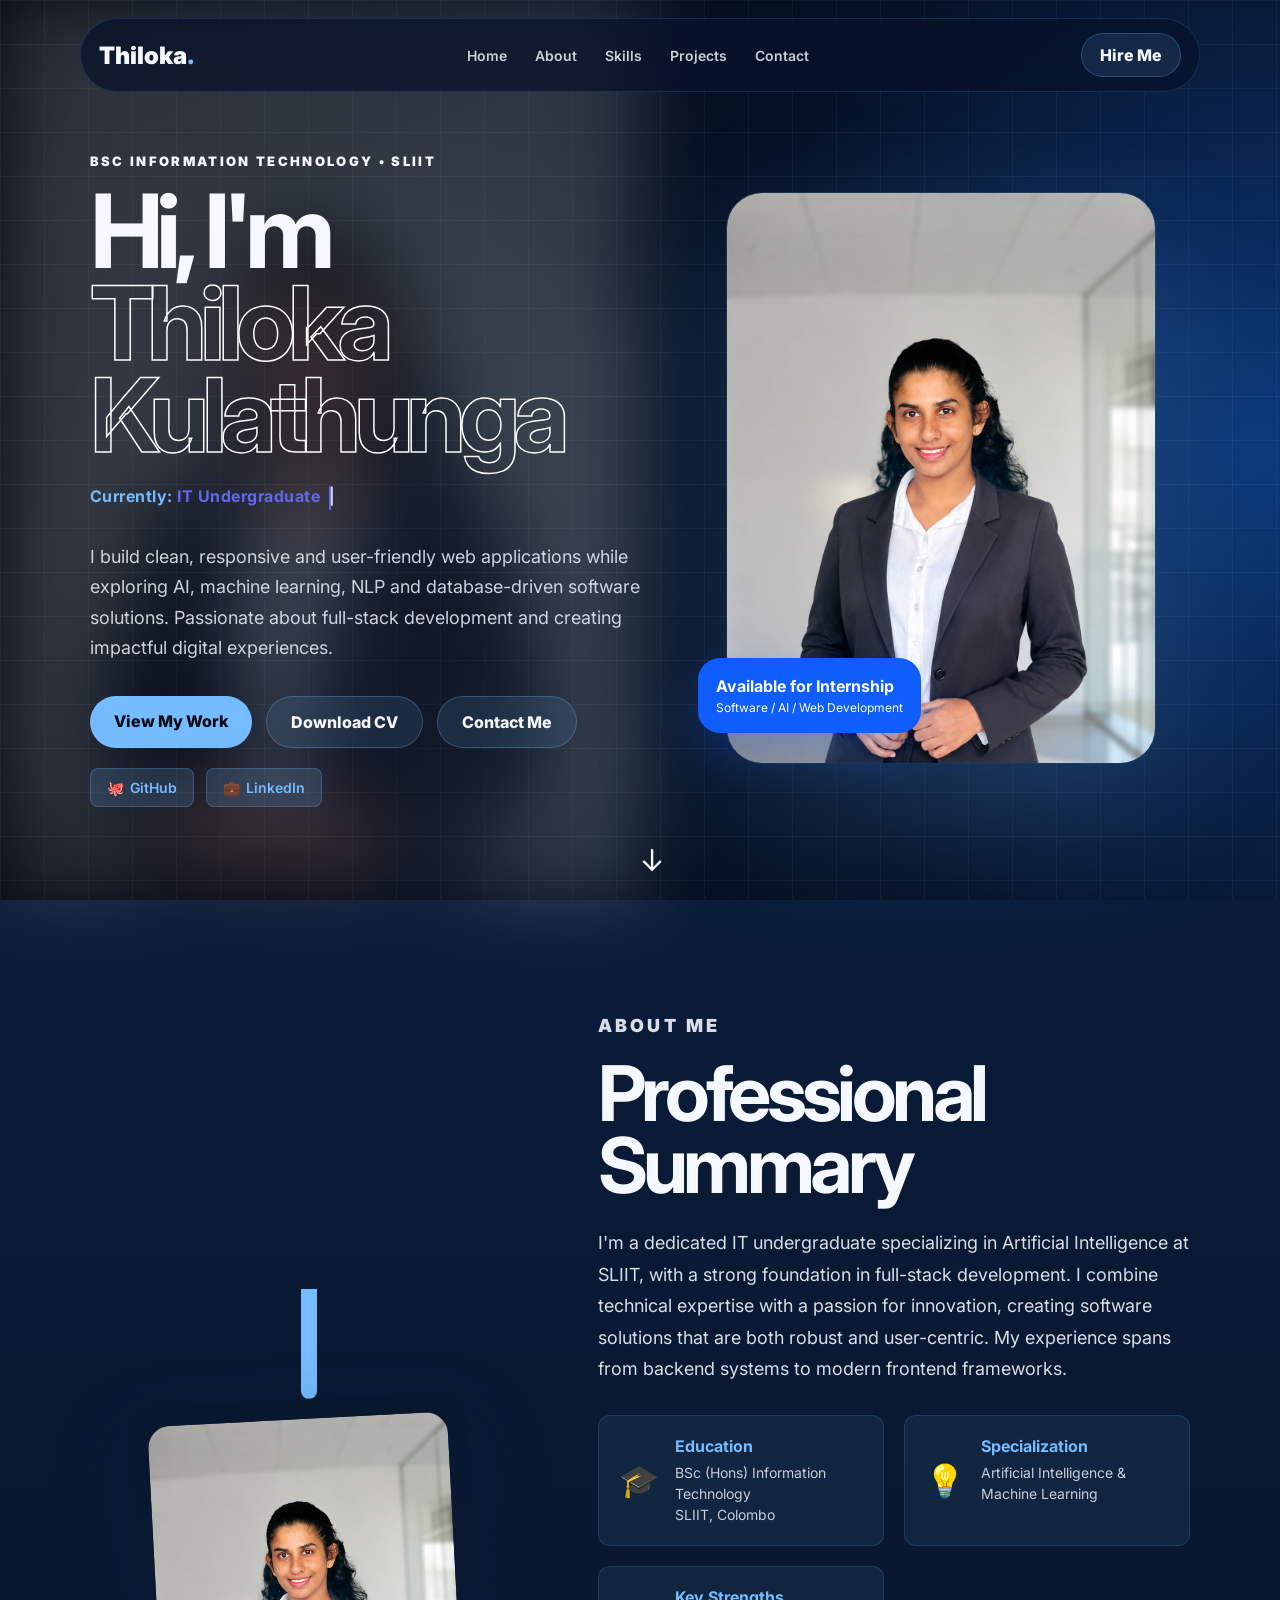
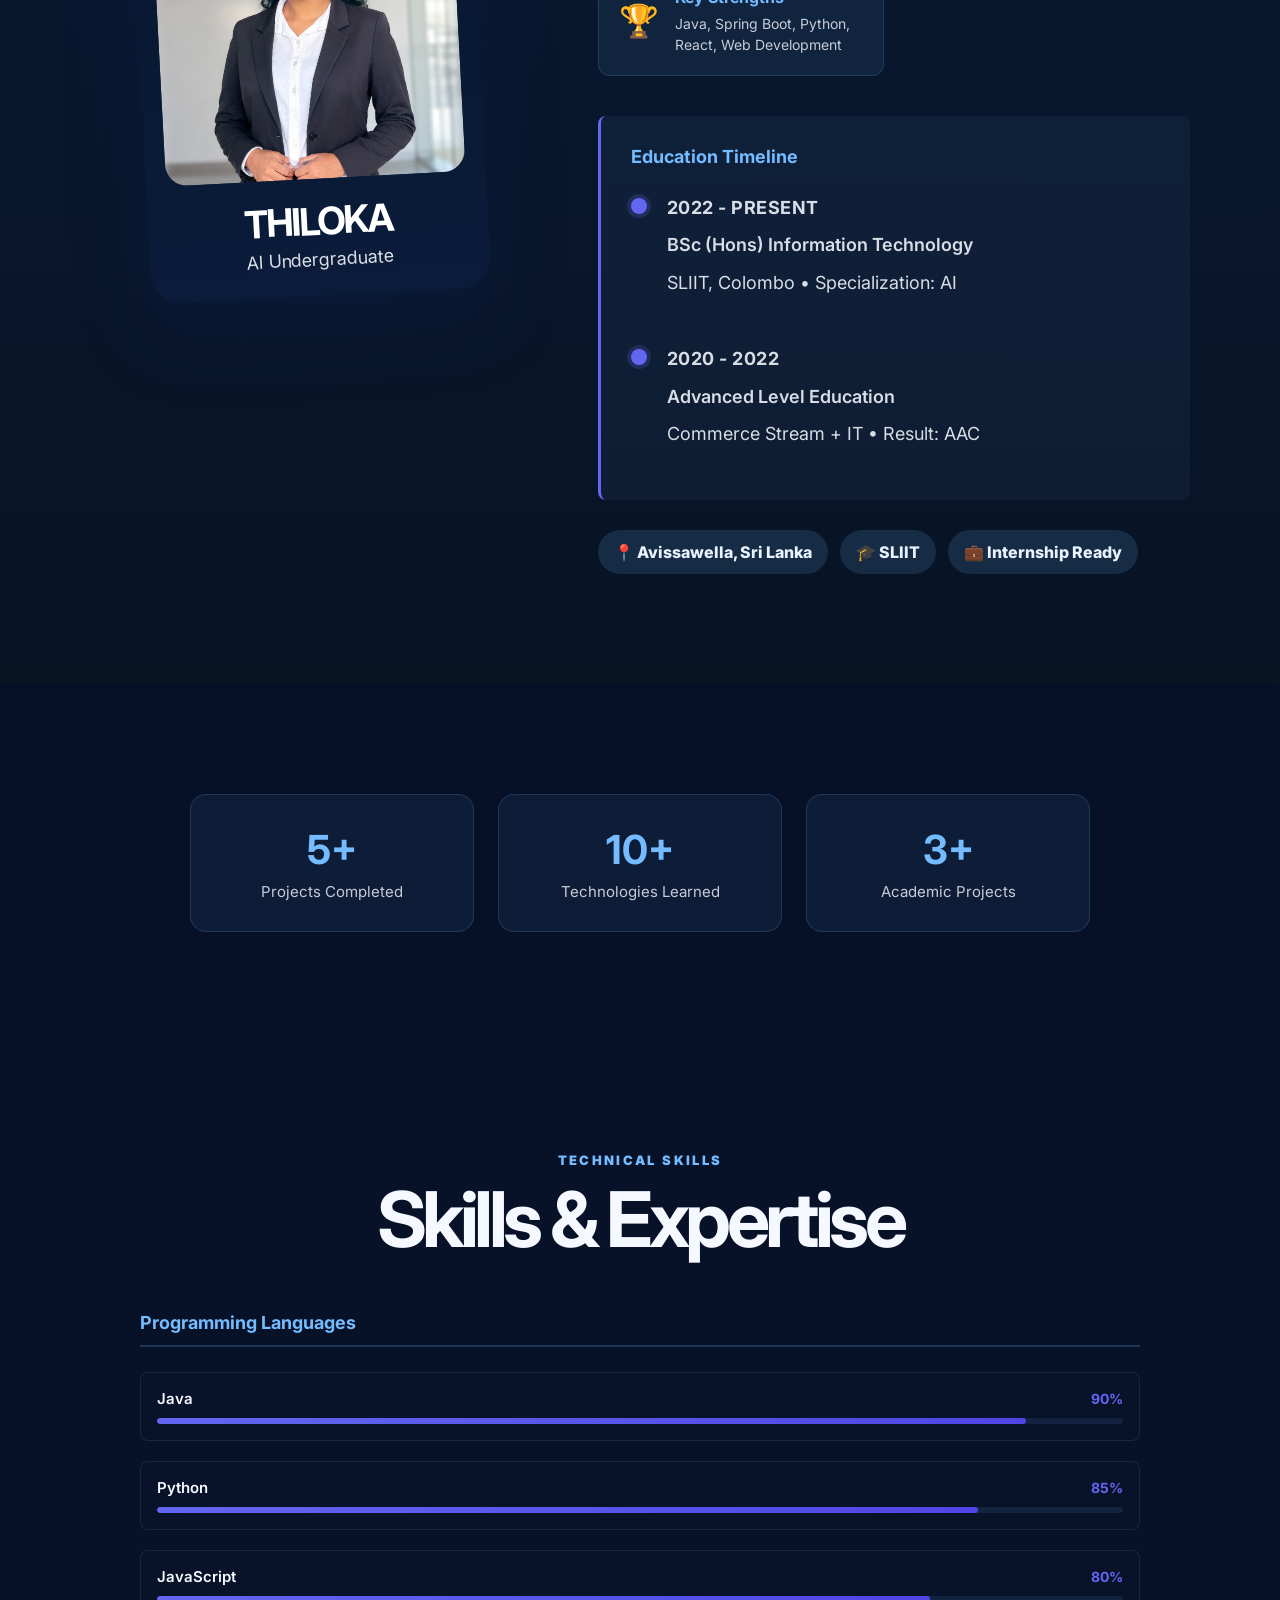
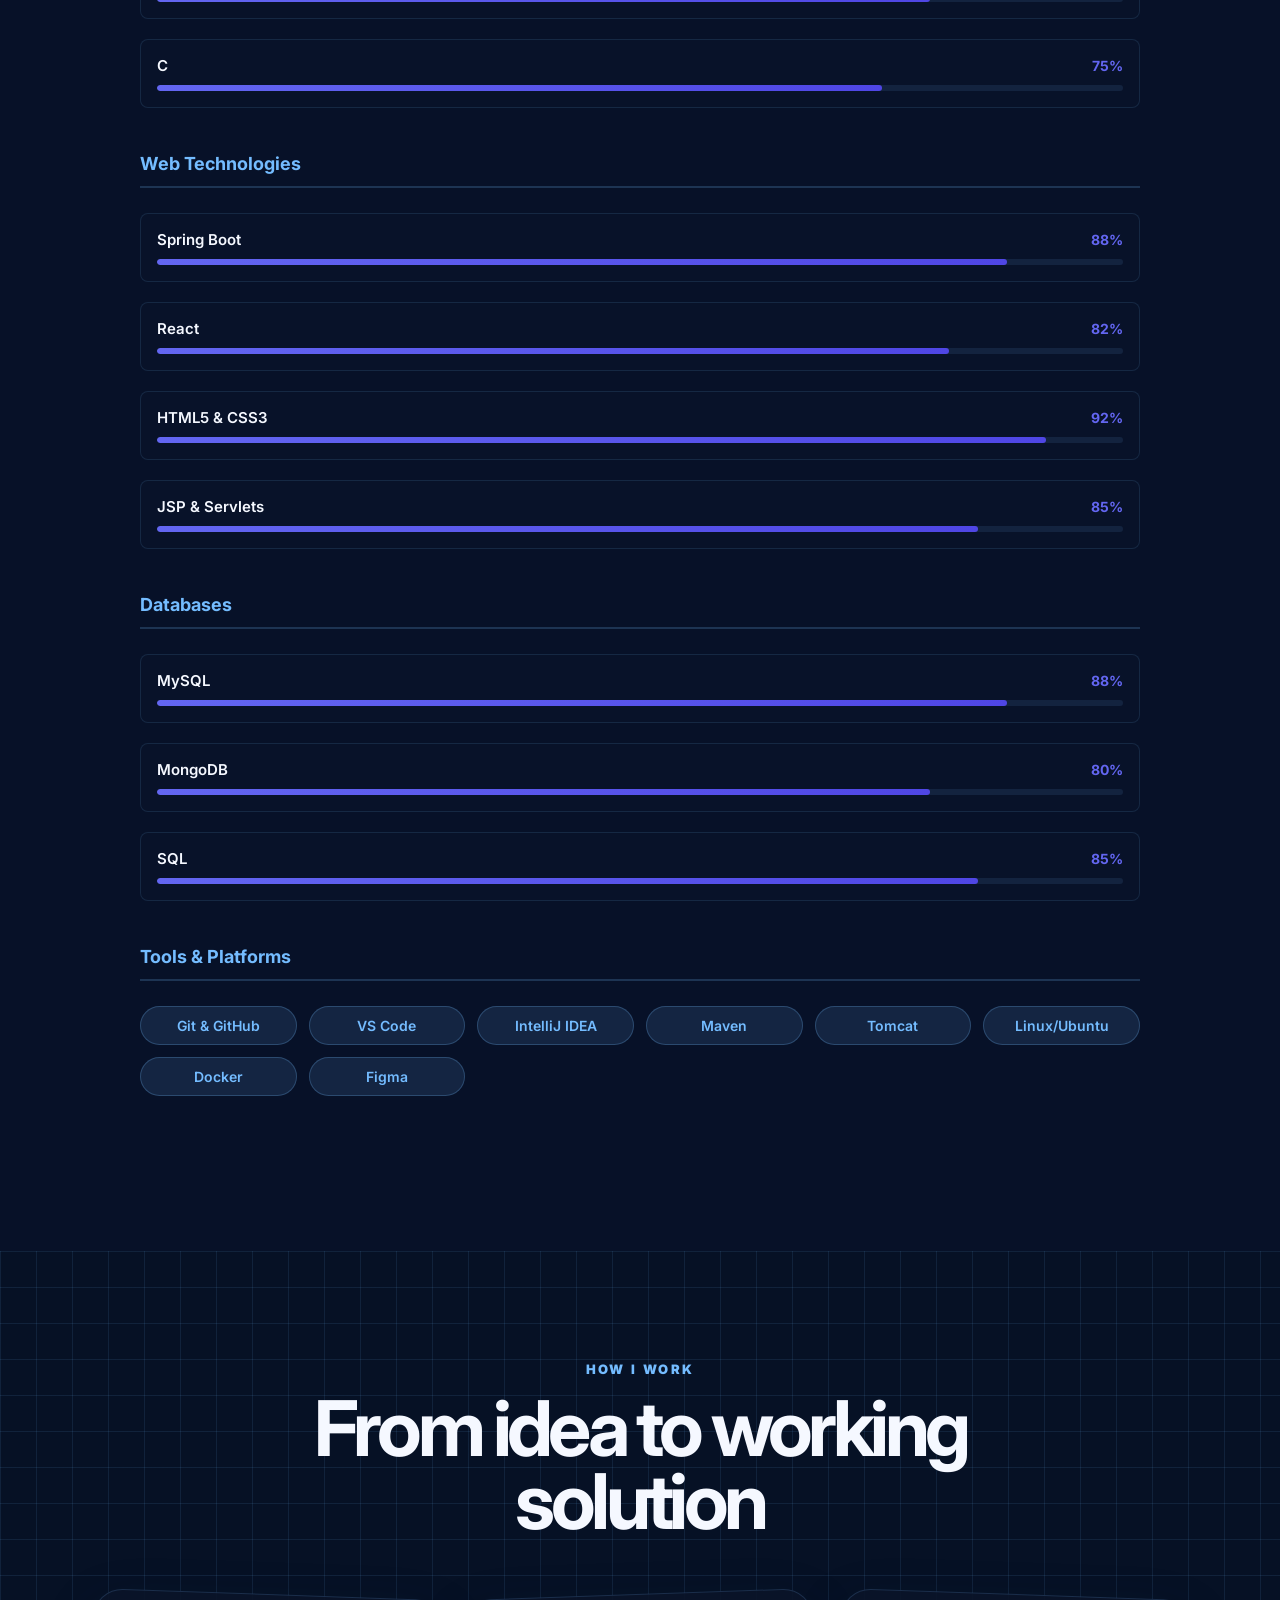
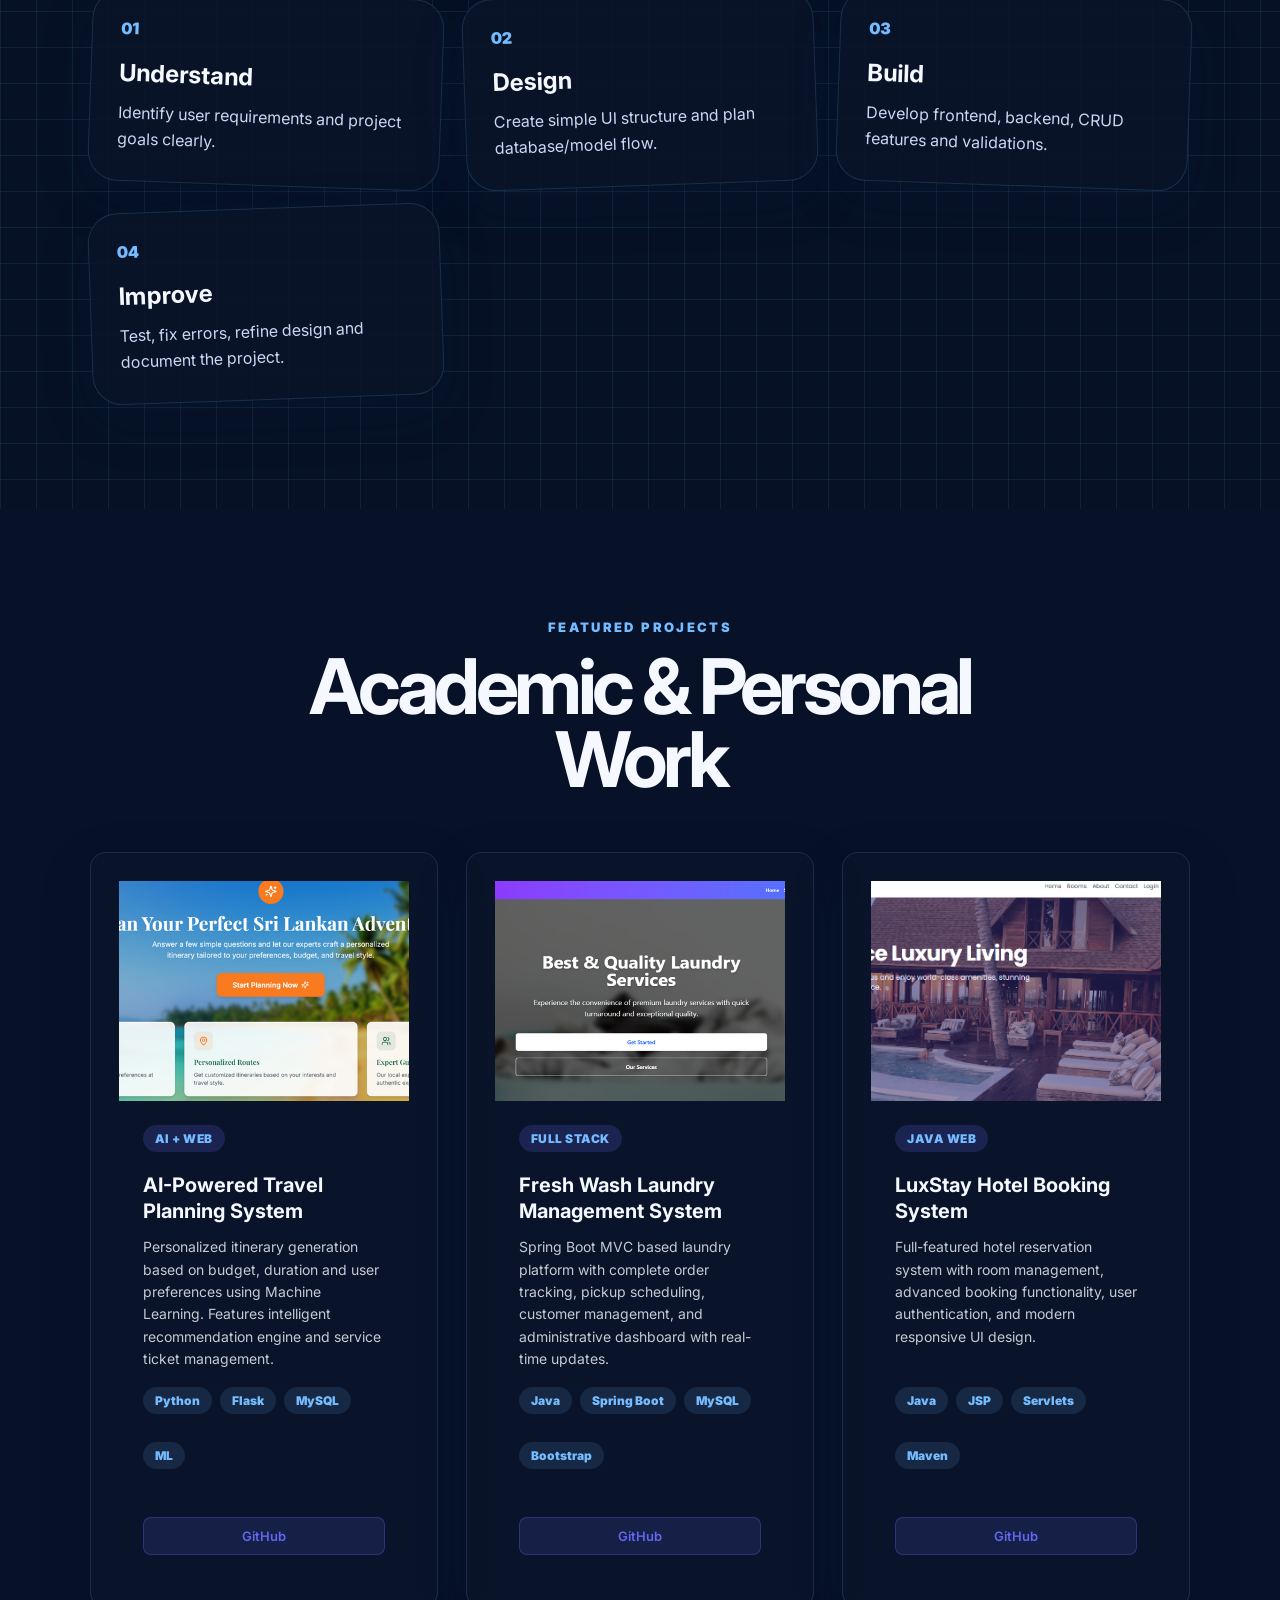
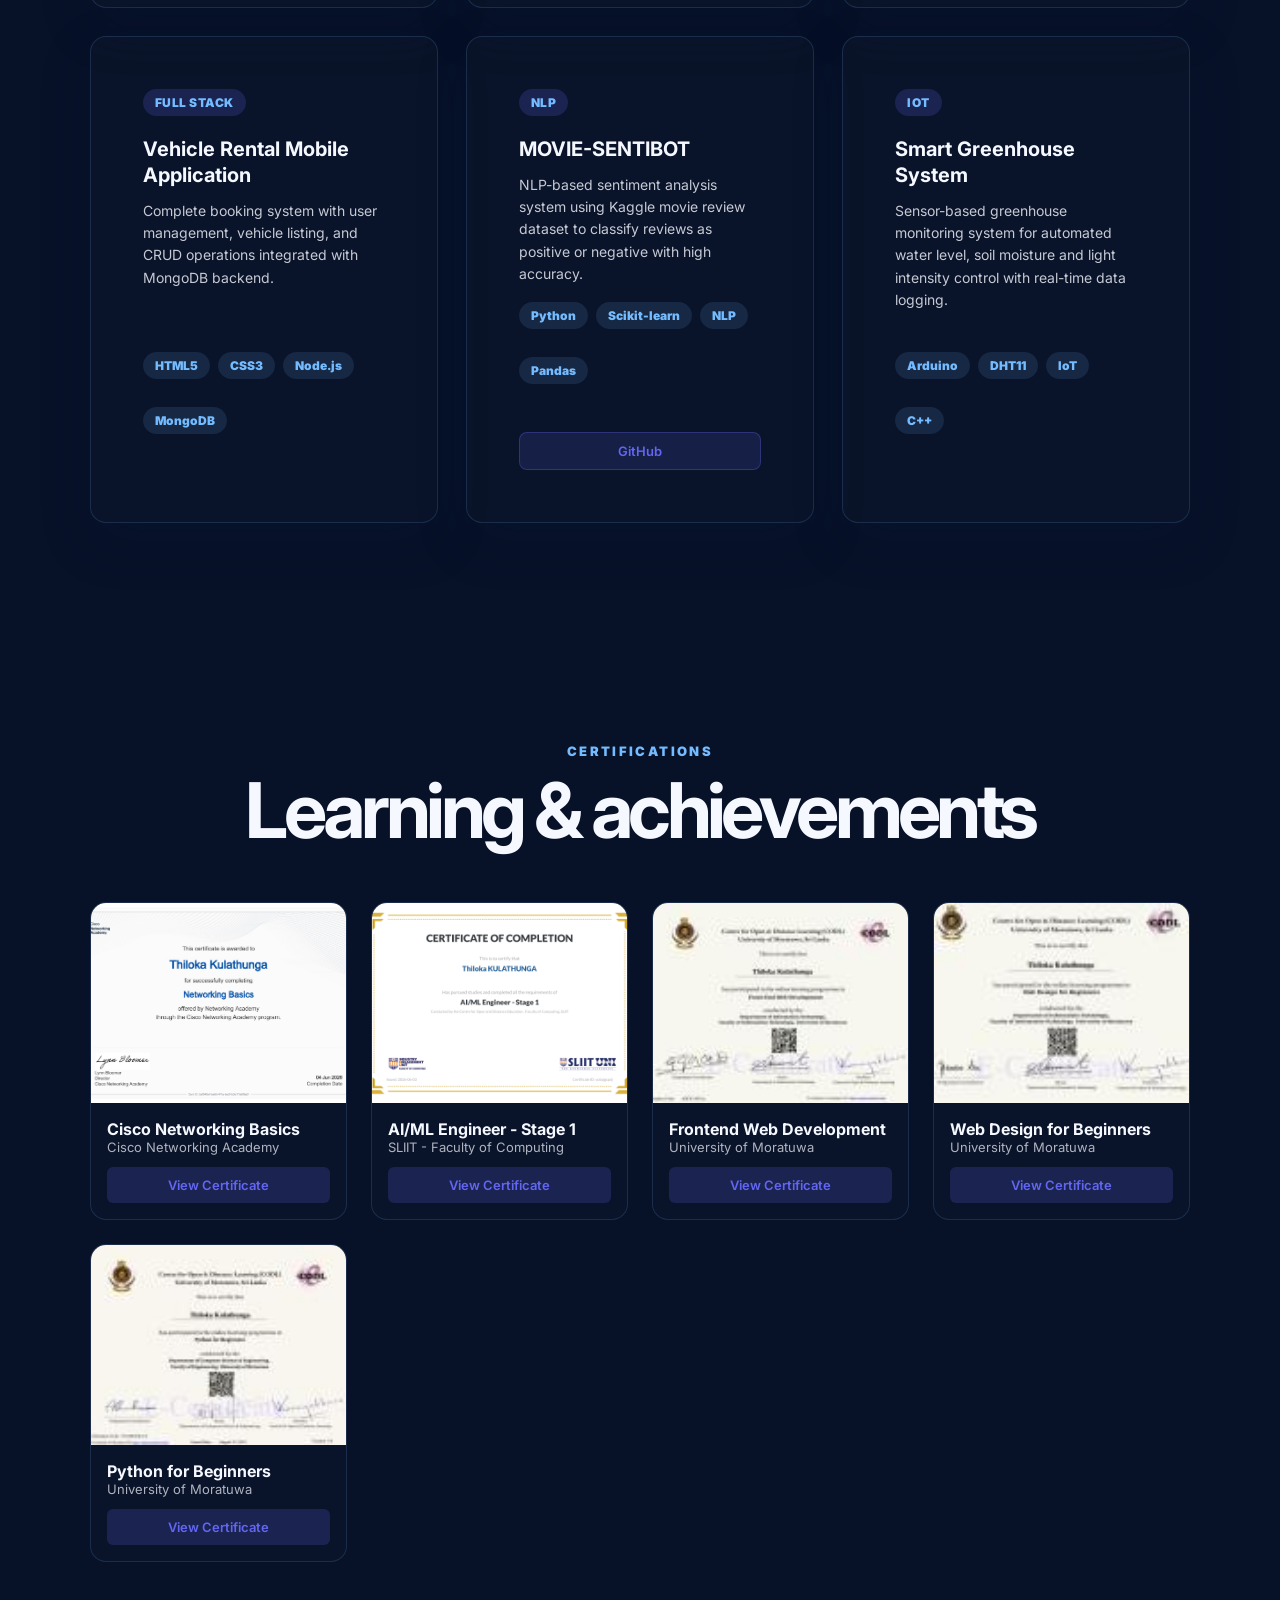
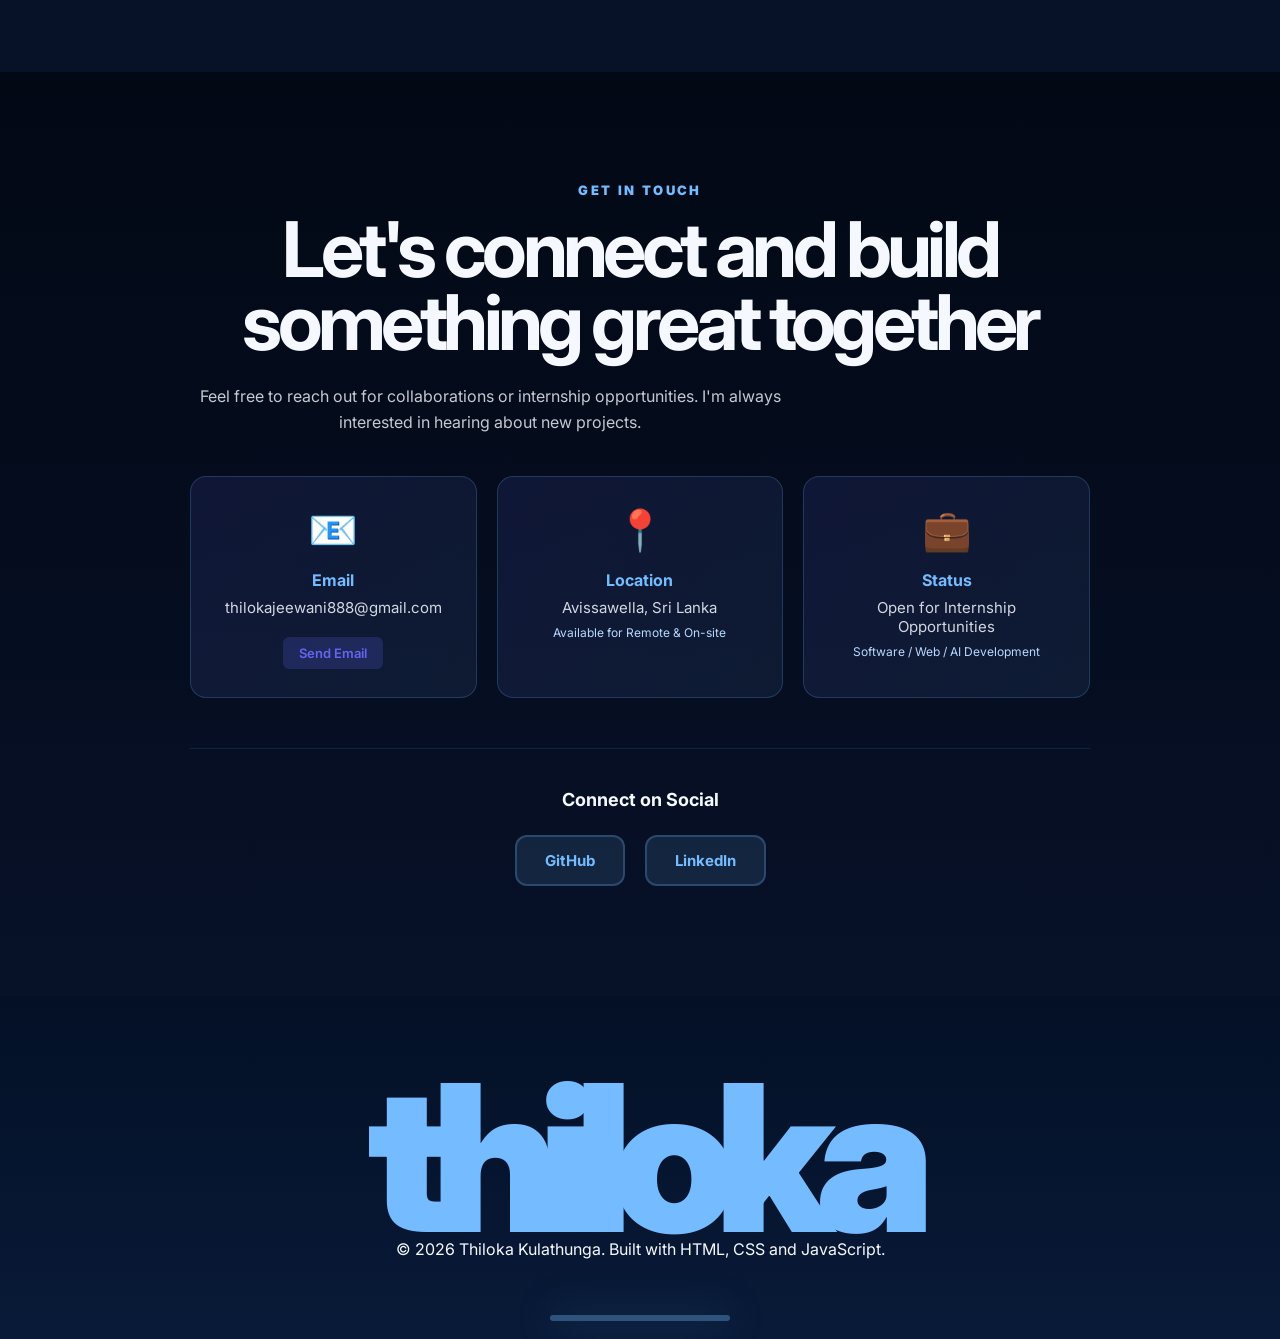
==== commit f8f6e9b4: "Add downloadable resume PDF and link it from hero section" ====
--- a/thiloka-portfolio/index.html
+++ b/thiloka-portfolio/index.html
@@ -41,7 +41,7 @@
         <p class="hero-text">I build clean, responsive and user-friendly web applications while exploring AI, machine learning, NLP and database-driven software solutions. Passionate about full-stack development and creating impactful digital experiences.</p>
         <div class="hero-actions">
           <a href="#projects" class="btn primary">View My Work</a>
-          <a href="mailto:thilokajeewani888@gmail.com?subject=CV%20Request" class="btn secondary">Download CV</a>
+          <a href="assets/resume/Thiloka-Kulathunga-Resume.pdf" download class="btn secondary">Download CV</a>
           <a href="#contact" class="btn secondary">Contact Me</a>
         </div>
         <div class="social-buttons">
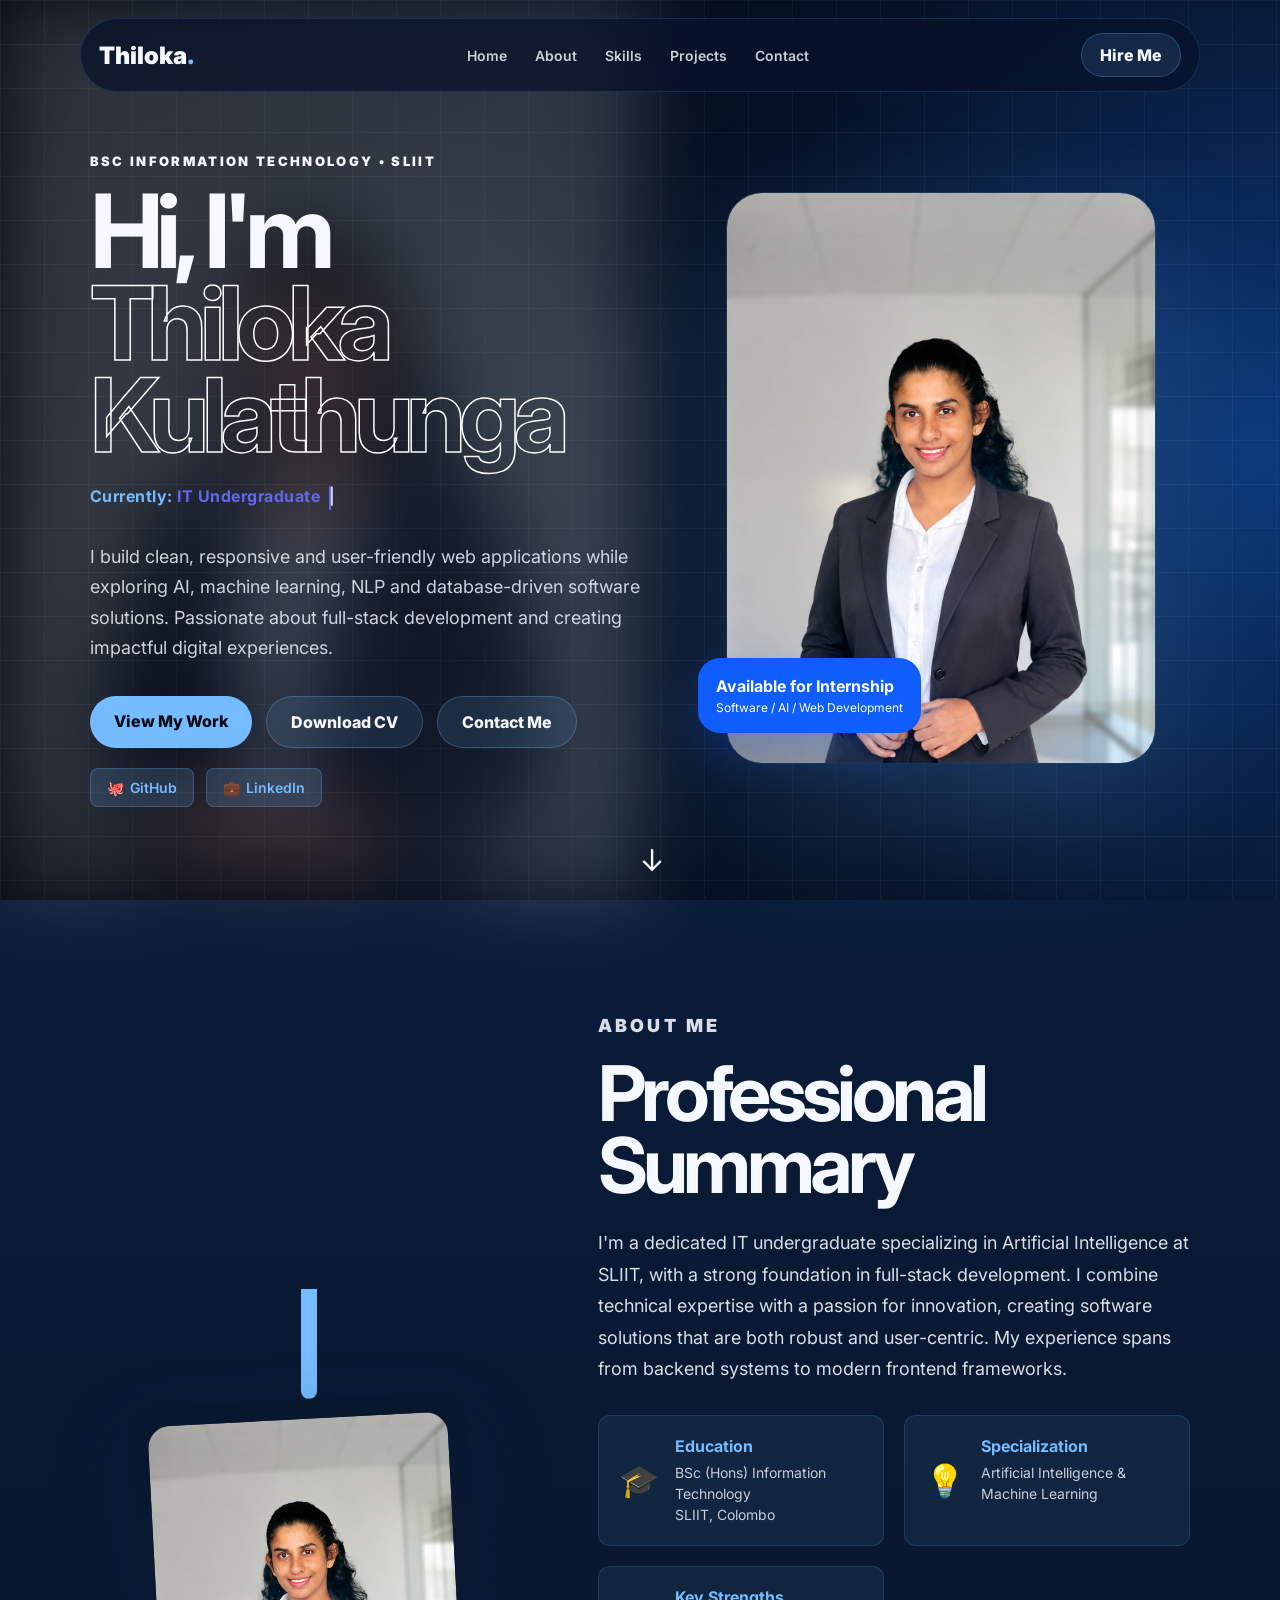
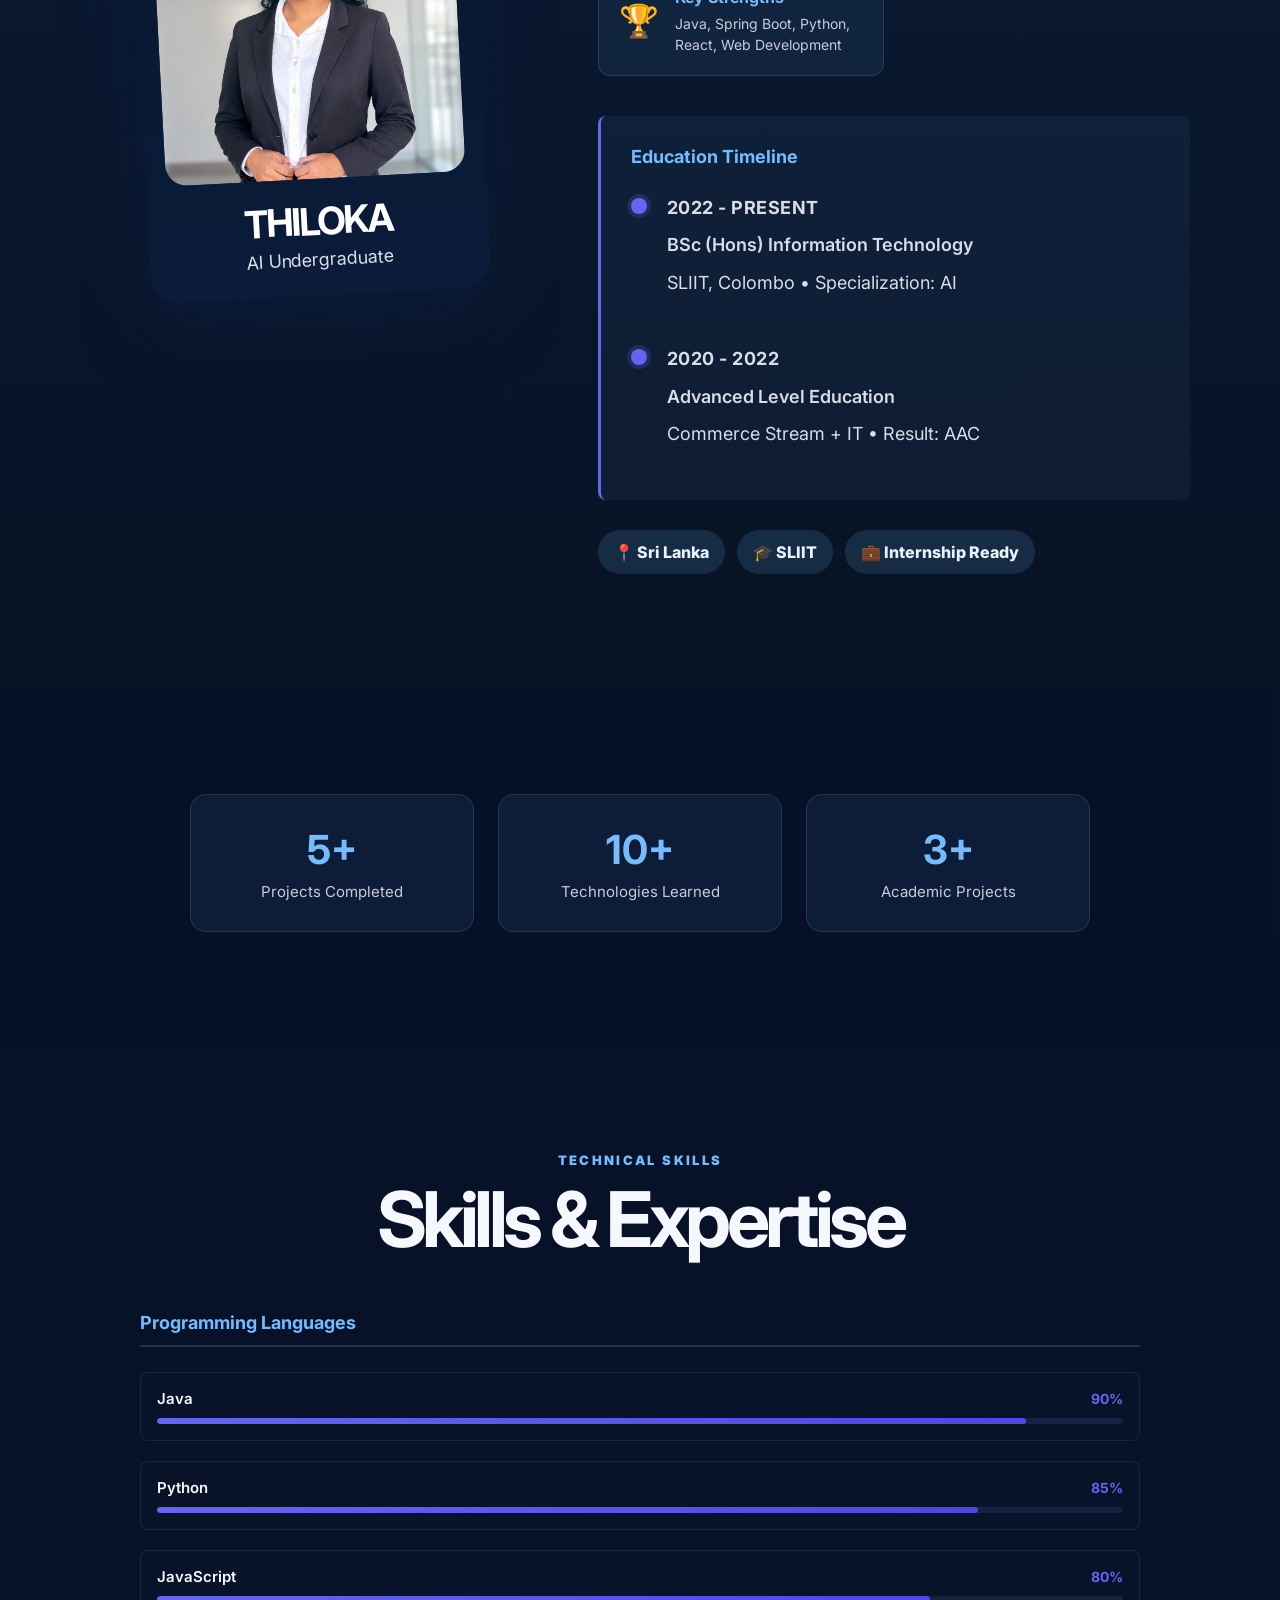
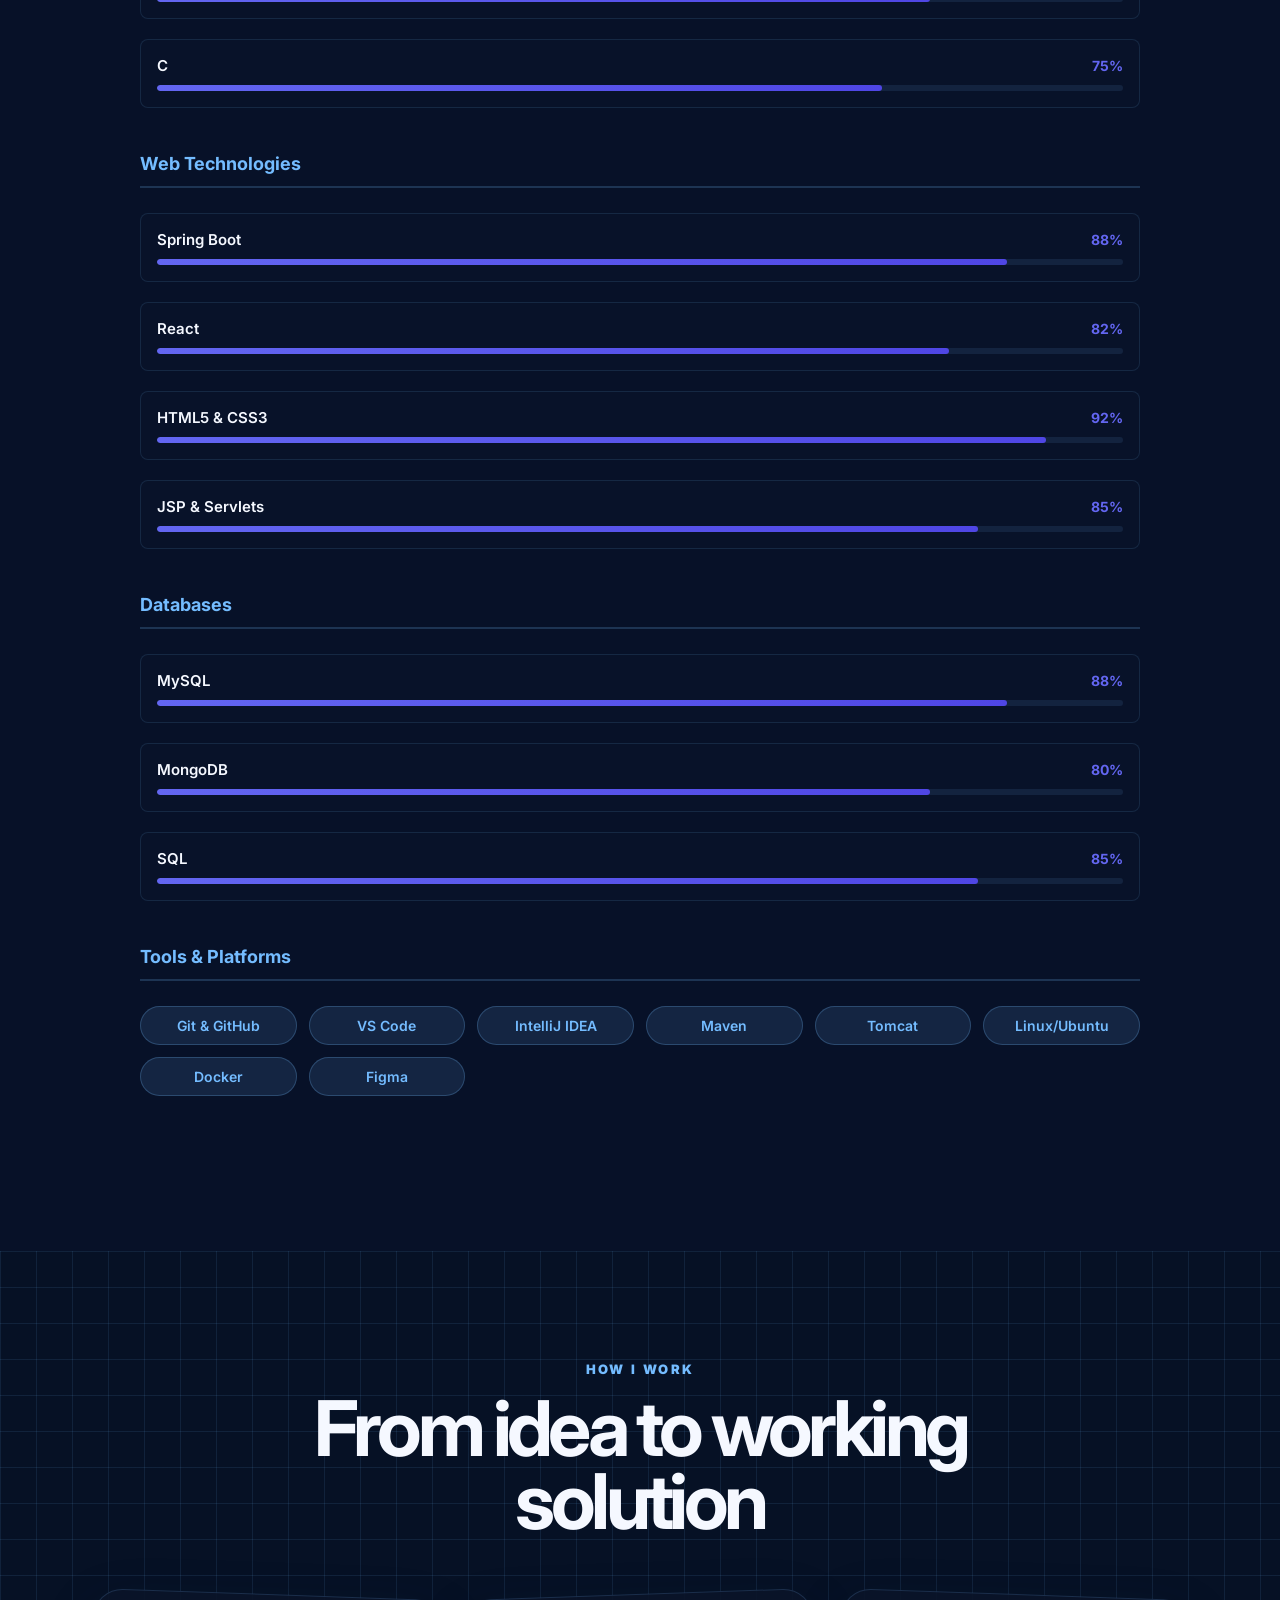
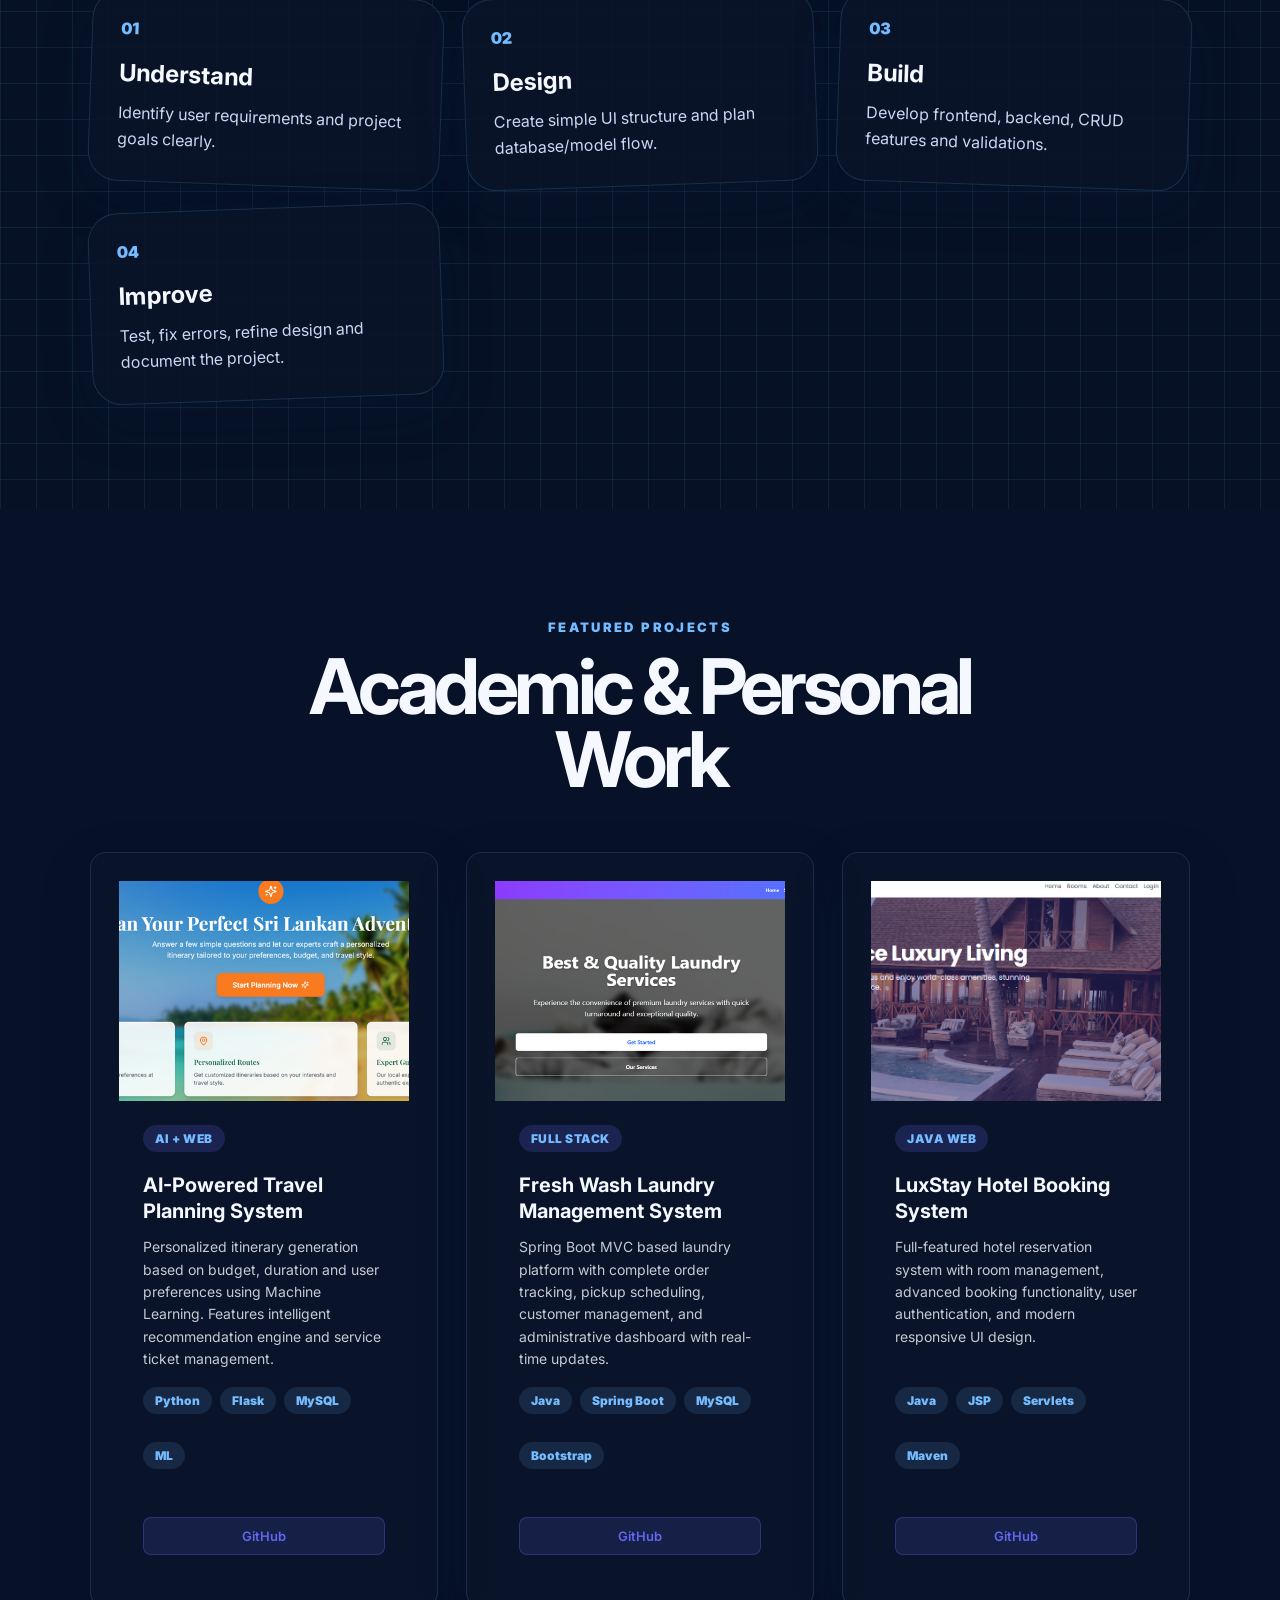
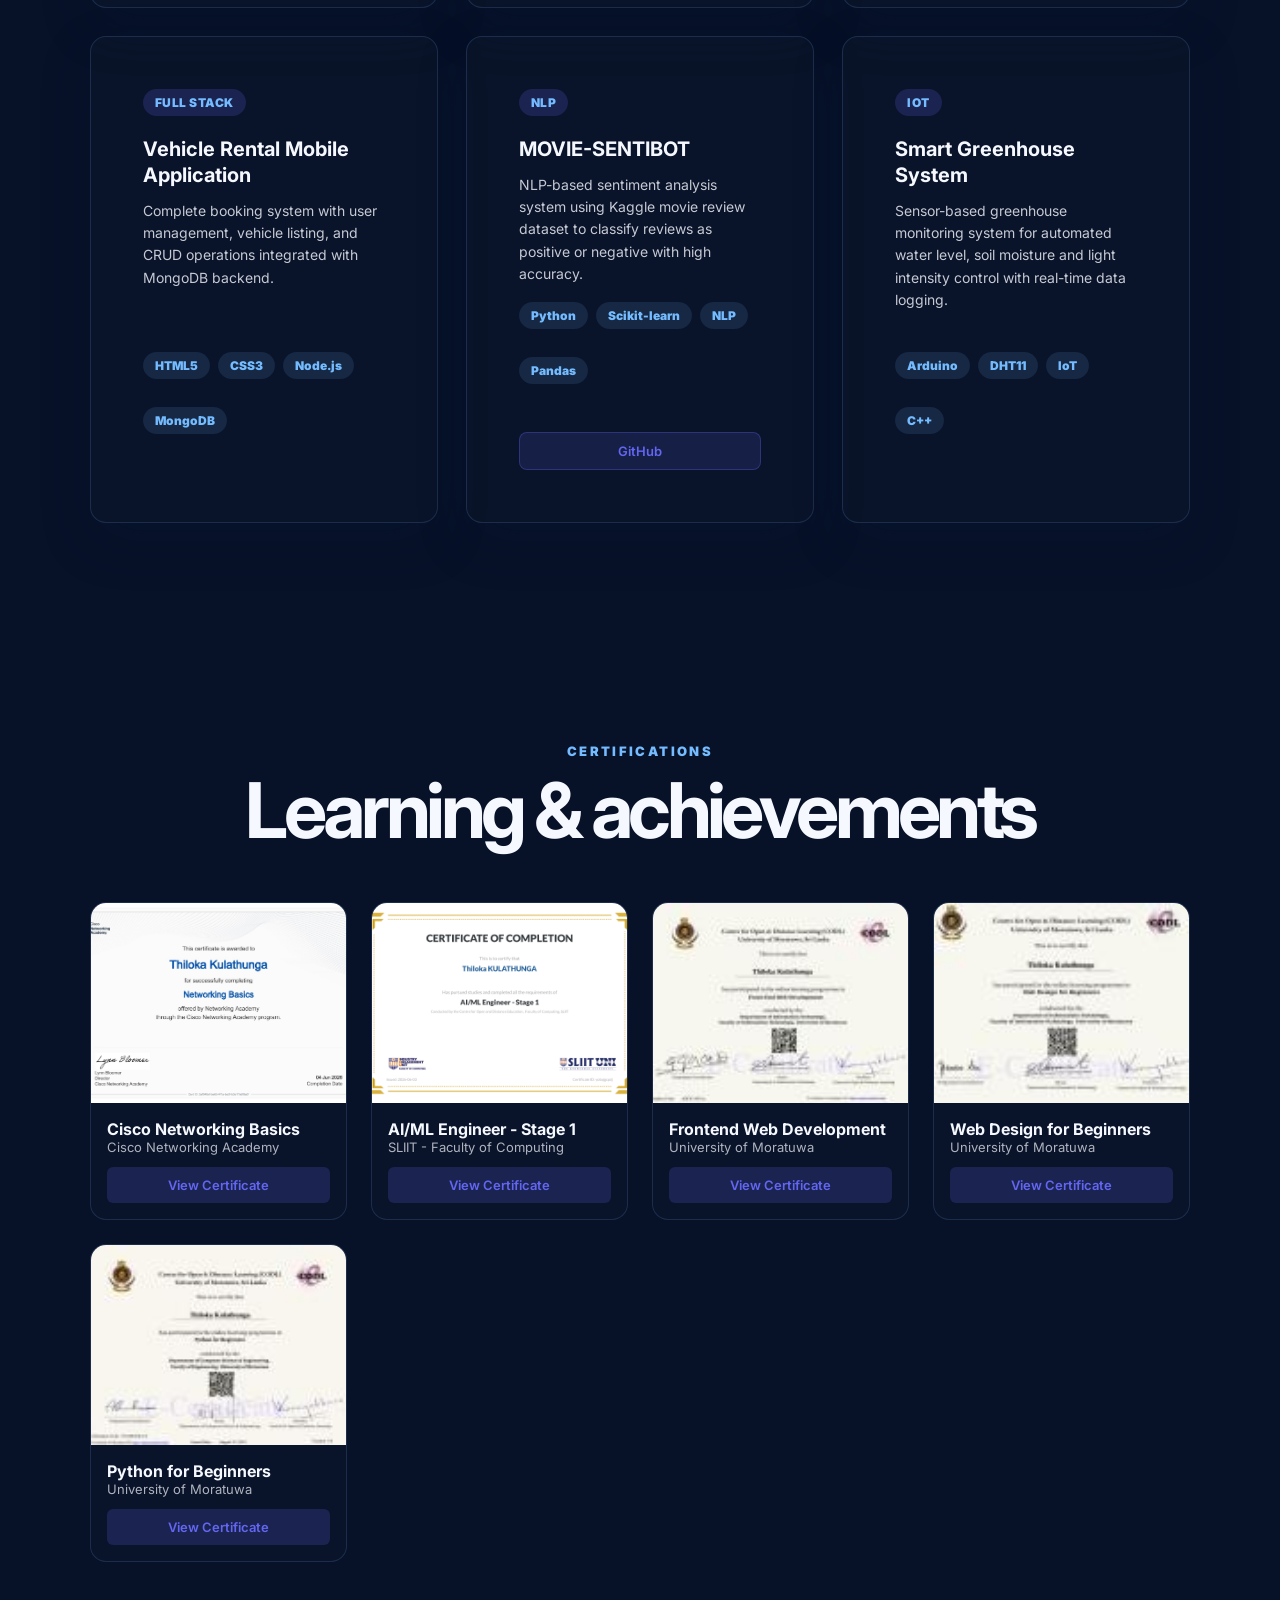
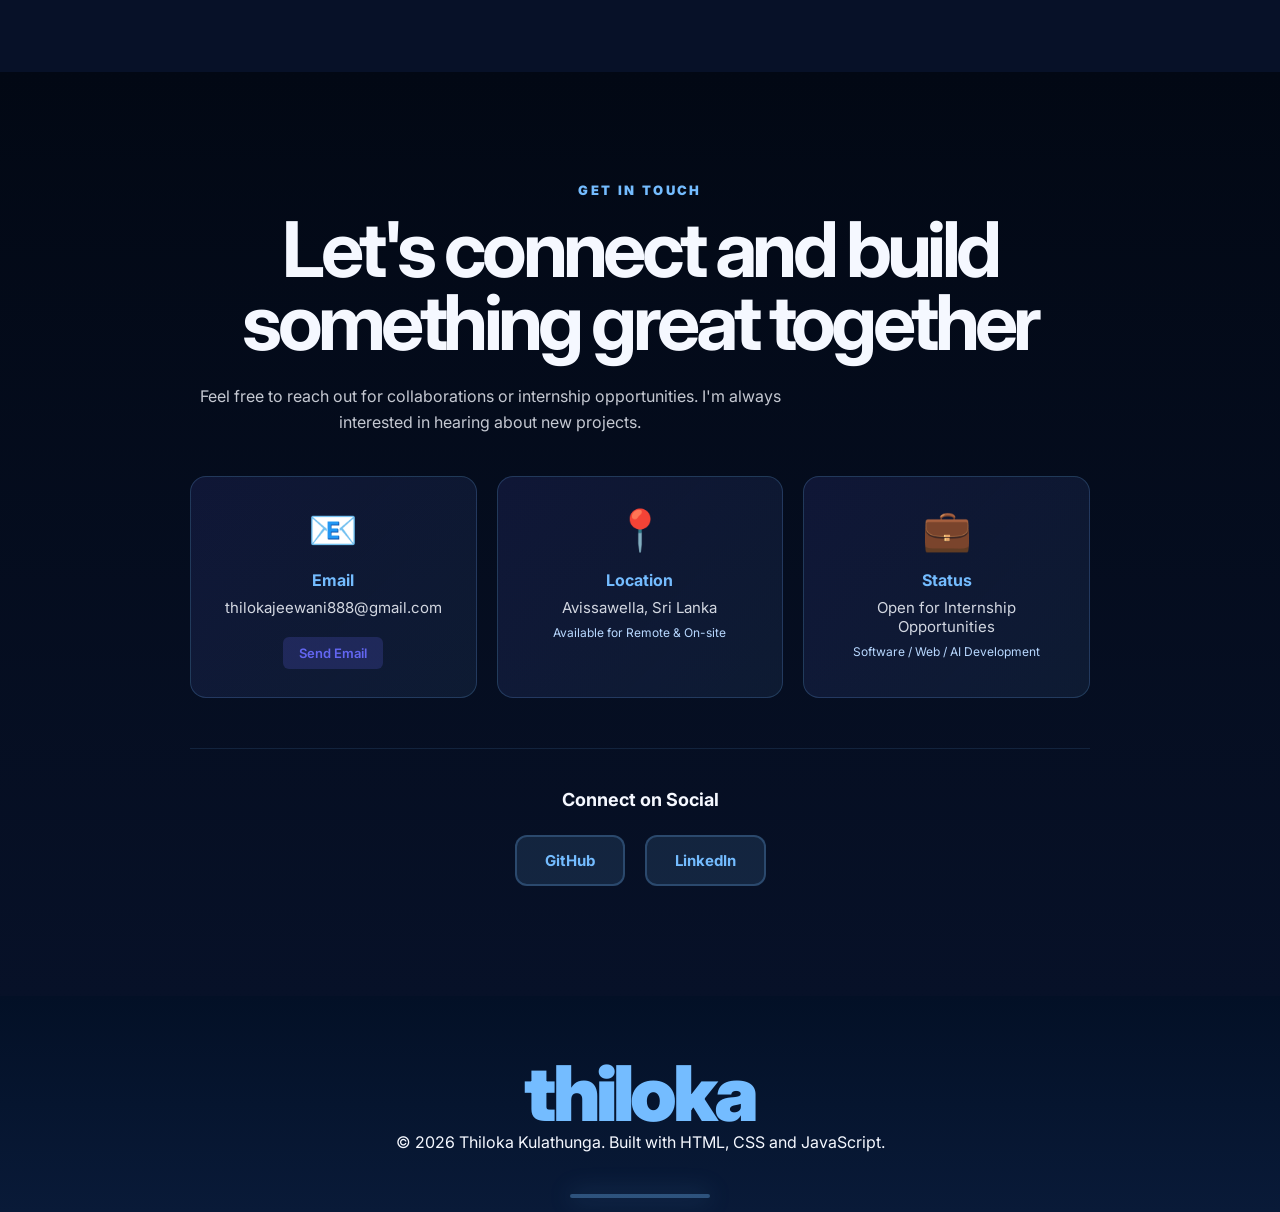
==== commit dbff82d7: "Update index.html" ====
--- a/thiloka-portfolio/index.html
+++ b/thiloka-portfolio/index.html
@@ -122,7 +122,7 @@
         </div>
 
         <div class="quick-info">
-          <span>📍 Avissawella, Sri Lanka</span>
+          <span>📍 Sri Lanka</span>
           <span>🎓 SLIIT</span>
           <span>💼 Internship Ready</span>
         </div>
--- a/thiloka-portfolio/style.css
+++ b/thiloka-portfolio/style.css
@@ -1 +1 @@
-*{margin:0;padding:0;box-sizing:border-box}html{scroll-behavior:smooth}body{font-family:Inter,system-ui,sans-serif;background:#061125;color:#f5f8ff;overflow-x:hidden}a{text-decoration:none;color:inherit}.preloader{position:fixed;inset:0;background:#0f5efb;z-index:99999;display:grid;place-items:center;animation:loadUp 1.4s ease 1s forwards}.preloader span{font-size:clamp(42px,9vw,120px);font-weight:900;letter-spacing:-.08em;color:#fff}@keyframes loadUp{to{transform:translateY(-100%)}}.navbar{position:fixed;top:18px;left:50%;transform:translateX(-50%);width:min(1120px,92%);z-index:1000;display:flex;align-items:center;justify-content:space-between;padding:14px 18px;border:1px solid rgba(74,168,255,.18);background:rgba(8,17,41,.72);backdrop-filter:blur(18px);border-radius:999px;transition:.3s}.logo{font-weight:900;font-size:24px}.logo span,.section-tag{color:#74bcff}.nav-links{display:flex;gap:28px}.nav-links a{font-size:14px;color:rgba(245,248,255,.82);font-weight:600}.nav-links a:hover{color:#fff}.hire-btn,.btn{border-radius:999px;font-weight:800;transition:.25s}.hire-btn{padding:11px 18px;background:rgba(116,188,255,.12);border:1px solid rgba(116,188,255,.24)}.menu-btn{display:none;background:none;border:0;color:#fff;font-size:26px}.hero{position:relative;min-height:100vh;display:grid;grid-template-columns:1.05fr .95fr;align-items:center;gap:50px;padding:130px 7% 70px;background:radial-gradient(circle at right,#0d3a7d 0,#061125 42%,#020814 100%)}.hero:before{content:"";position:absolute;inset:0;background:linear-gradient(rgba(255,255,255,.04) 1px,transparent 1px),linear-gradient(90deg,rgba(255,255,255,.04) 1px,transparent 1px);background-size:44px 44px}.hero>*{position:relative}.eyebrow,.section-tag{text-transform:uppercase;letter-spacing:.18em;font-size:13px;font-weight:900;margin-bottom:16px}.hero h1{font-size:clamp(46px,8vw,105px);line-height:.9;letter-spacing:-.07em;margin-bottom:24px}.hero h1 span{-webkit-text-stroke:1.5px #fff;color:transparent}.hero-text{max-width:650px;font-size:18px;color:rgba(245,248,255,.82);line-height:1.7}.hero-actions{display:flex;gap:14px;margin-top:32px}.btn{display:inline-flex;padding:15px 24px}.primary{background:#74bcff;color:#020814}.secondary{background:rgba(116,188,255,.12);border:1px solid rgba(116,188,255,.28);backdrop-filter:blur(10px)}.btn:hover,.hire-btn:hover{transform:translateY(-3px)}.hero-card{justify-self:center;position:relative}.hero-card img{width:min(430px,85vw);border-radius:36px;border:1px solid rgba(116,188,255,.18);box-shadow:0 50px 140px rgba(116,188,255,.2);object-fit:cover}.hero-overlay{position:absolute;left:0;top:0;width:50%;height:100%;background-image:url('assets/profile.png');background-size:cover;background-position:center;background-repeat:no-repeat;filter:blur(40px);opacity:.25;z-index:0;pointer-events:none}.status-card{position:absolute;left:-28px;bottom:35px;background:#0f5efb;color:#fff;padding:18px;border-radius:22px;box-shadow:0 20px 50px rgba(15,94,251,.28)}.status-card span{display:block;font-size:12px;margin-top:4px}.scroll-down{position:absolute;bottom:22px;left:50%;font-size:30px;animation:bounce 1.2s infinite}@keyframes bounce{50%{transform:translateY(8px)}}.section{padding:110px 7%}.about{display:grid;grid-template-columns:.85fr 1.15fr;gap:70px;align-items:center;background:linear-gradient(180deg,#0a1c3a 0,#081324 100%);color:#f5f8ff}.lanyard{width:16px;height:110px;background:#74bcff;margin:0 auto;border-radius:0 0 10px 10px}.id-card{width:min(340px,85vw);margin:auto;background:linear-gradient(180deg,#08172e 0,#0a1c3a 100%);border-radius:30px;padding:20px;transform:rotate(-3deg);box-shadow:0 30px 70px rgba(14,35,78,.35);text-align:center;color:#fff}.id-card img{width:100%;height:360px;object-fit:cover;border-radius:22px}.id-card h3{font-size:38px;letter-spacing:-.05em;margin-top:15px}.about h2,.section-head h2,.contact h2{font-size:clamp(38px,6vw,82px);letter-spacing:-.06em;line-height:.95;margin-bottom:24px}.about p{font-size:18px;line-height:1.75;color:rgba(245,248,255,.88)}.quick-info{display:flex;gap:12px;flex-wrap:wrap;margin-top:26px}.quick-info span,.cert-list span{background:rgba(116,188,255,.14);padding:12px 16px;border-radius:999px;font-weight:800;color:#e9f3ff}.skills,.projects,.certifications{background:#071128;color:#f5f8ff}.section-head{text-align:center;max-width:800px;margin:0 auto 55px}.skills-grid,.project-grid,.process-grid{display:grid;grid-template-columns:repeat(3,1fr);gap:22px}.skill-box,.project-card,.process-card{border:1px solid rgba(116,188,255,.16);border-radius:30px;padding:28px;background:rgba(11,21,42,.9);box-shadow:0 18px 50px rgba(10,24,55,.24);transition:.25s}.project-card{display:flex;flex-direction:column}.project-footer{margin-top:auto;padding-top:16px;border-top:1px solid rgba(116,188,255,.12)}.github-btn{display:inline-block;margin-top:12px;padding:10px 14px;background:rgba(116,188,255,.16);border-radius:8px;color:#74bcff;font-size:13px;font-weight:700;transition:.25s;cursor:pointer}.project-link:hover .github-btn{background:rgba(116,188,255,.28);color:#fff}.skill-box:hover,.project-card:hover,.process-card:hover{transform:translateY(-8px);box-shadow:0 28px 90px rgba(30,120,225,.24)}.project-link{cursor:pointer;display:block;text-decoration:none;color:inherit}.project-link:hover{box-shadow:0 30px 100px rgba(74,188,255,.35) !important}.skill-box h3,.project-card h3,.process-card h3{font-size:24px;margin-bottom:12px}.skill-box p,.project-card p,.process-card p{color:#cbd7f3;line-height:1.65}.process{background:linear-gradient(180deg,rgba(10,20,42,.96) 0,rgba(5,11,26,.98) 100%);color:#f5f8ff;background-image:linear-gradient(rgba(116,188,255,.1) 1px,transparent 1px),linear-gradient(90deg,rgba(116,188,255,.1) 1px,transparent 1px);background-size:36px 36px}.process-card:nth-child(even){transform:rotate(-2deg)}.process-card:nth-child(odd){transform:rotate(2deg)}.process-card span,.project-card span{display:inline-block;color:#74bcff;font-weight:900;margin-bottom:20px}.project-card small{display:block;margin-top:18px;font-weight:900;color:#b8d8ff}.project-card img{width:100%;height:220px;object-fit:cover}.project-content{padding:20px}.tech-stack{display:flex;flex-wrap:wrap;gap:8px;margin:15px 0}.tech-stack span{background:#eef2ff;color:#4338ca;padding:6px 12px;border-radius:20px;font-size:13px}.section-title{text-align:center;font-size:2.5rem;margin-bottom:40px;position:relative}.section-title::after{content:'';width:80px;height:4px;background:#6366f1;position:absolute;bottom:-10px;left:50%;transform:translateX(-50%)}.social-buttons{display:flex;gap:12px;margin-top:20px}.social-btn{padding:10px 16px;background:rgba(116,188,255,.16);border:1px solid rgba(116,188,255,.24);border-radius:8px;color:#74bcff;font-weight:600;transition:.25s;font-size:14px}.social-btn:hover{background:rgba(116,188,255,.28);color:#fff}.stats{background:rgba(7,17,40,.5)}.stats-container{display:grid;grid-template-columns:repeat(3,1fr);gap:24px;max-width:900px;margin:0 auto}.stat-card{text-align:center;padding:30px;background:rgba(116,188,255,.08);border:1px solid rgba(116,188,255,.16);border-radius:16px;transition:.3s}.stat-card:hover{background:rgba(116,188,255,.12);transform:translateY(-5px)}.stat-card h3{font-size:2.5rem;color:#74bcff;margin-bottom:8px}.stat-card p{color:rgba(245,248,255,.8);font-size:15px}.best-projects{background:#071128}.featured-projects{display:grid;grid-template-columns:repeat(3,1fr);gap:28px}.featured-card{background:rgba(11,21,42,.9);border:1px solid rgba(116,188,255,.16);border-radius:16px;overflow:hidden;transition:.3s}.featured-card img{width:100%;height:200px;object-fit:cover}.featured-card:hover{transform:translateY(-8px);box-shadow:0 20px 60px rgba(30,120,225,.2)}.featured-card h3{padding:20px 20px 8px;font-size:20px;color:#f5f8ff}.featured-card p{padding:0 20px;color:#cbd7f3;font-size:14px;line-height:1.6}.featured-tags{display:flex;flex-wrap:wrap;gap:8px;padding:15px 20px;border-top:1px solid rgba(116,188,255,.12)}.featured-tags span{background:#eef2ff;color:#4338ca;padding:4px 10px;border-radius:16px;font-size:12px;font-weight:600}.contact-cards{display:grid;grid-template-columns:repeat(3,1fr);gap:20px;margin:30px 0;max-width:900px;margin-left:auto;margin-right:auto}.contact-card{background:rgba(116,188,255,.08);border:1px solid rgba(116,188,255,.16);border-radius:12px;padding:20px;text-align:center;transition:.3s}.contact-card:hover{background:rgba(116,188,255,.12);transform:translateY(-4px)}.contact-icon{font-size:32px;display:block;margin-bottom:12px}.contact-card p{color:rgba(245,248,255,.9);font-size:15px}.cert-list{display:flex;gap:14px;flex-wrap:wrap;justify-content:center}.cert-list span{background:rgba(116,188,255,.18);color:#eef6ff;padding:14px 18px;border-radius:999px;font-weight:700}.cert-gallery{display:grid;grid-template-columns:repeat(auto-fit,minmax(240px,1fr));gap:24px;max-width:1100px;margin:0 auto}.cert-card{background:rgba(11,21,42,.8);border:1px solid rgba(116,188,255,.16);border-radius:16px;overflow:hidden;transition:all .3s ease;display:flex;flex-direction:column}.cert-card:hover{transform:translateY(-8px);border-color:rgba(116,188,255,.32);box-shadow:0 20px 50px rgba(30,120,225,.2)}.cert-card img{width:100%;height:200px;object-fit:cover;display:block}.cert-card h4{font-size:16px;margin-top:16px;margin-left:16px;color:#f5f8ff;font-weight:700}.cert-card p{font-size:13px;color:rgba(245,248,255,.7);margin-left:16px;margin-right:16px;flex-grow:1}.cert-link{display:inline-block;margin:12px 16px 16px 16px;padding:10px 16px;background:rgba(99,102,241,.2);color:#6366f1;border-radius:6px;font-weight:600;font-size:13px;transition:all .3s ease;text-align:center}.cert-link:hover{background:rgba(99,102,241,.35);color:#fff;box-shadow:0 6px 16px rgba(99,102,241,.2)}.cert-note{margin-top:24px;color:rgba(245,248,255,.78);font-size:15px;max-width:760px;margin:0 auto;text-align:center}.contact{background:linear-gradient(180deg,#020814 0,#071128 100%)}.contact-box{max-width:900px;margin:auto;text-align:center}.contact-links{display:flex;gap:14px;flex-wrap:wrap;justify-content:center;margin-top:34px}.contact-links a{padding:14px 18px;border:1px solid rgba(116,188,255,.22);border-radius:999px;background:rgba(116,188,255,.08);color:#eaf4ff}footer{background:linear-gradient(180deg,#031026 0,#091a38 100%);padding:80px 7%;text-align:center;position:relative;overflow:hidden}.footer-brand{font-size:clamp(65px,16vw,210px);font-weight:900;letter-spacing:-.1em;color:#74bcff;line-height:.8}.footer-brand:after{content:'';position:absolute;left:50%;bottom:18px;transform:translateX(-50%);width:180px;height:6px;background:rgba(116,188,255,.35);border-radius:999px;box-shadow:0 0 40px rgba(116,188,255,.35)}.reveal{opacity:0;transform:translateY(30px);transition:1s}.reveal.active{opacity:1;transform:translateY(0)}.typing-container{margin:12px 0 24px 0;min-height:32px}.typing-text{font-size:16px;color:rgba(245,248,255,.88);font-weight:600;letter-spacing:.5px}.typing-label{color:#74bcff;font-weight:700}.typing-effect{display:inline;color:#6366f1;font-weight:700}.typing-cursor{display:inline-block;width:2px;height:24px;background:#6366f1;margin-left:4px;animation:blink .6s infinite}@keyframes blink{0%,50%{opacity:1}51%,100%{opacity:0}}.about-highlights{display:grid;grid-template-columns:repeat(auto-fit,minmax(250px,1fr));gap:20px;margin:30px 0}.highlight-item{display:flex;gap:16px;padding:20px;background:rgba(116,188,255,.08);border:1px solid rgba(116,188,255,.16);border-radius:12px;transition:all .3s ease}.highlight-item:hover{background:rgba(116,188,255,.12);transform:translateY(-4px);box-shadow:0 12px 30px rgba(30,120,225,.15)}.highlight-icon{font-size:32px;display:flex;align-items:center;min-width:40px}.highlight-content h4{color:#74bcff;margin-bottom:6px;font-size:16px}.highlight-content p{color:rgba(245,248,255,.8);font-size:14px;line-height:1.5}.education-timeline{margin:40px 0 30px 0;padding:30px;background:rgba(116,188,255,.06);border-left:3px solid #6366f1;border-radius:8px}.education-timeline h3{color:#74bcff;margin-bottom:25px;font-size:18px}.timeline-item{display:flex;gap:20px;margin-bottom:25px;position:relative}.timeline-item:last-child{margin-bottom:0}.timeline-dot{width:16px;height:16px;background:#6366f1;border-radius:50%;margin-top:6px;flex-shrink:0;box-shadow:0 0 0 4px rgba(99,102,241,.2)}.timeline-content{padding-bottom:20px}.timeline-year{color:#74bcff;font-weight:700;font-size:13px;letter-spacing:.5px;text-transform:uppercase}.timeline-title{color:#f5f8ff;font-weight:600;margin:6px 0;font-size:16px}.timeline-desc{color:rgba(245,248,255,.7);font-size:14px}.skills-container{max-width:1000px;margin:0 auto}.skill-category{margin-bottom:45px}.category-title{color:#74bcff;font-size:18px;font-weight:700;margin-bottom:25px;padding-bottom:12px;border-bottom:2px solid rgba(116,188,255,.2)}.skill-list{display:grid;gap:20px}.skill-item{background:rgba(11,21,42,.6);padding:16px;border-radius:8px;border:1px solid rgba(116,188,255,.12);transition:all .3s ease}.skill-item:hover{background:rgba(11,21,42,.9);border-color:rgba(116,188,255,.24);box-shadow:0 8px 20px rgba(30,120,225,.1)}.skill-header{display:flex;justify-content:space-between;align-items:center;margin-bottom:10px}.skill-name{color:#f5f8ff;font-weight:600;font-size:15px}.skill-level{color:#6366f1;font-weight:700;font-size:14px}.skill-bar{width:100%;height:6px;background:rgba(116,188,255,.1);border-radius:999px;overflow:hidden}.skill-progress{height:100%;background:linear-gradient(90deg,#6366f1,#4f46e5);border-radius:999px;transition:width .8s ease}.skill-item:hover .skill-progress{box-shadow:0 0 12px rgba(99,102,241,.5)}.skill-badges{display:grid;grid-template-columns:repeat(auto-fill,minmax(140px,1fr));gap:12px}.skill-badge{display:inline-block;padding:10px 16px;background:rgba(116,188,255,.12);border:1px solid rgba(116,188,255,.24);border-radius:24px;color:#74bcff;font-size:14px;font-weight:600;text-align:center;transition:all .3s ease;cursor:default}.skill-badge:hover{background:rgba(116,188,255,.22);border-color:rgba(116,188,255,.4);transform:translateY(-2px);box-shadow:0 6px 16px rgba(116,188,255,.2)}.projects-container{display:grid;grid-template-columns:repeat(auto-fit,minmax(320px,1fr));gap:28px}.project-card{background:rgba(11,21,42,.8);border:1px solid rgba(116,188,255,.16);border-radius:16px;overflow:hidden;transition:all .4s cubic-bezier(.4,0,.2,1);display:flex;flex-direction:column;height:100%}.project-card:hover{transform:translateY(-12px);border-color:rgba(116,188,255,.32);box-shadow:0 24px 48px rgba(30,120,225,.25);background:rgba(11,21,42,.95)}.featured-project .project-image-wrapper{position:relative;width:100%;height:220px;overflow:hidden;background:linear-gradient(135deg,rgba(99,102,241,.1),rgba(30,120,225,.1))}.project-image-wrapper img{width:100%;height:100%;object-fit:cover;transition:transform .4s ease}.project-card:hover .project-image-wrapper img{transform:scale(1.08)}.project-overlay{position:absolute;inset:0;background:rgba(6,17,37,.8);display:flex;align-items:center;justify-content:center;opacity:0;transition:opacity .3s ease}.project-card:hover .project-overlay{opacity:1}.project-btn{padding:12px 24px;background:#6366f1;color:#fff;border-radius:8px;font-weight:600;font-size:14px;transition:all .3s ease}.project-btn:hover{background:#4f46e5;box-shadow:0 8px 20px rgba(99,102,241,.4)}.project-info{padding:24px;flex:1;display:flex;flex-direction:column}.project-badge{display:inline-block;padding:6px 12px;background:rgba(99,102,241,.2);color:#6366f1;border-radius:999px;font-size:12px;font-weight:700;text-transform:uppercase;letter-spacing:.5px;margin-bottom:12px;width:fit-content}.project-card h3{color:#f5f8ff;font-size:20px;margin-bottom:12px;line-height:1.3;font-weight:700}.project-card p{color:rgba(245,248,255,.8);font-size:14px;line-height:1.6;margin-bottom:16px;flex:1}.tech-badges{display:flex;flex-wrap:wrap;gap:8px;margin-bottom:16px}.badge{display:inline-block;padding:6px 12px;background:rgba(116,188,255,.12);color:#74bcff;border-radius:999px;font-size:12px;font-weight:600}.project-links{display:flex;gap:12px;flex-wrap:wrap;margin-top:auto}.link-btn{flex:1;min-width:120px;padding:10px 16px;background:rgba(116,188,255,.12);border:1px solid rgba(116,188,255,.24);color:#74bcff;border-radius:8px;font-weight:600;font-size:13px;text-align:center;transition:all .3s ease}.link-btn:hover{background:rgba(116,188,255,.22);border-color:rgba(116,188,255,.4);color:#fff}.github-btn{background:rgba(99,102,241,.15);border-color:rgba(99,102,241,.3);color:#6366f1}.github-btn:hover{background:rgba(99,102,241,.25);border-color:rgba(99,102,241,.5);color:#fff;box-shadow:0 6px 16px rgba(99,102,241,.2)}.contact-subtitle{color:rgba(245,248,255,.8);font-size:16px;line-height:1.6;margin-bottom:40px;max-width:600px}.contact-cards-wrapper{display:grid;grid-template-columns:repeat(auto-fit,minmax(260px,1fr));gap:20px;margin:40px 0}.contact-card{background:linear-gradient(135deg,rgba(99,102,241,.12),rgba(116,188,255,.08));border:1px solid rgba(116,188,255,.2);border-radius:16px;padding:28px;text-align:center;transition:all .3s ease;cursor:pointer}.contact-card:hover{background:linear-gradient(135deg,rgba(99,102,241,.18),rgba(116,188,255,.14));border-color:rgba(116,188,255,.4);transform:translateY(-8px);box-shadow:0 16px 40px rgba(30,120,225,.2)}.contact-icon{font-size:40px;display:block;margin-bottom:16px;transition:transform .3s ease}.contact-card:hover .contact-icon{transform:scale(1.15)}.contact-card h4{color:#74bcff;font-size:16px;font-weight:700;margin-bottom:8px}.contact-card p{color:rgba(245,248,255,.85);font-size:15px;margin:8px 0}.contact-link{display:inline-block;margin-top:12px;padding:8px 16px;background:rgba(99,102,241,.2);color:#6366f1;border-radius:6px;font-weight:600;font-size:13px;transition:all .3s ease}.contact-link:hover{background:rgba(99,102,241,.35);color:#fff}.social-links-section{text-align:center;margin-top:50px;padding-top:40px;border-top:1px solid rgba(116,188,255,.12)}.social-links-section h3{color:#f5f8ff;margin-bottom:25px;font-size:18px}.social-links{display:flex;justify-content:center;gap:20px;flex-wrap:wrap}.social-link{display:inline-flex;align-items:center;justify-content:center;padding:14px 28px;background:rgba(116,188,255,.12);border:2px solid rgba(116,188,255,.24);border-radius:12px;color:#74bcff;font-weight:700;font-size:15px;transition:all .3s ease;gap:8px}.social-link:hover{background:rgba(116,188,255,.22);border-color:rgba(116,188,255,.4);color:#fff;transform:translateY(-4px);box-shadow:0 12px 28px rgba(116,188,255,.2)}.social-link.github:hover{border-color:#333}.social-link.linkedin:hover{border-color:#0a66c2}@media(max-width:1200px){.hero{gap:40px;padding:100px 6% 50px}.projects-container{grid-template-columns:repeat(auto-fit,minmax(300px,1fr))}}@media(max-width:900px){.hero{grid-template-columns:1fr;text-align:center;padding:100px 6% 60px}.hero-content{order:2}.hero-card{order:1;margin-bottom:20px}.hero-actions{justify-content:center;flex-wrap:wrap}.social-buttons{justify-content:center}.about-highlights{grid-template-columns:1fr}.education-timeline{margin-left:0}.skills-badges{grid-template-columns:repeat(auto-fill,minmax(120px,1fr));gap:10px}.projects-container{grid-template-columns:1fr}.contact-cards-wrapper{grid-template-columns:repeat(auto-fit,minmax(200px,1fr));gap:16px}.cert-gallery{grid-template-columns:repeat(auto-fit,minmax(220px,1fr));gap:20px}.social-links{flex-direction:column;align-items:stretch}.social-link{width:100%}.section{padding:60px 6%}}@media(max-width:600px){.hero{min-height:90vh;padding:80px 5% 40px;gap:30px}.hero h1{font-size:clamp(32px,8vw,60px)}.typing-text{font-size:14px}.project-card h3{font-size:18px}.contact-subtitle{font-size:14px}.about-highlights{grid-template-columns:1fr}.skill-badges{grid-template-columns:repeat(2,1fr)}.cert-gallery{grid-template-columns:1fr}.section{padding:50px 5%}}.btn{position:relative;overflow:hidden}.btn::before{content:'';position:absolute;top:50%;left:50%;width:0;height:0;border-radius:50%;background:rgba(255,255,255,.2);transform:translate(-50%,-50%);transition:width .6s,height .6s}.btn:hover::before{width:300px;height:300px}.social-btn{display:inline-flex;align-items:center;gap:6px;position:relative;z-index:1}.social-icon{transition:transform .3s ease}.social-btn:hover .social-icon{transform:scale(1.2) rotate(10deg)}img[loading="lazy"]{background:linear-gradient(90deg,rgba(116,188,255,.1),rgba(99,102,241,.1),rgba(116,188,255,.1));background-size:200% 100%;animation:shimmer 2s infinite}@keyframes shimmer{0%{background-position:200% 0}100%{background-position:-200% 0}}@media(max-width:900px){.nav-links,.hire-btn{display:none}.menu-btn{display:block}.nav-links.open{display:flex;position:absolute;top:68px;left:0;right:0;background:rgba(12,42,98,.96);border-radius:26px;flex-direction:column;padding:24px}.hero,.about{grid-template-columns:1fr;text-align:center}.skills-grid,.project-grid,.process-grid{grid-template-columns:1fr}.hero-actions{justify-content:center}.status-card{left:10px;right:10px}.section{padding:80px 6%}}
+*{margin:0;padding:0;box-sizing:border-box}html{scroll-behavior:smooth}body{font-family:Inter,system-ui,sans-serif;background:#061125;color:#f5f8ff;overflow-x:hidden}a{text-decoration:none;color:inherit}.preloader{position:fixed;inset:0;background:#0f5efb;z-index:99999;display:grid;place-items:center;animation:loadUp 1.4s ease 1s forwards}.preloader span{font-size:clamp(42px,9vw,120px);font-weight:900;letter-spacing:-.08em;color:#fff}@keyframes loadUp{to{transform:translateY(-100%)}}.navbar{position:fixed;top:18px;left:50%;transform:translateX(-50%);width:min(1120px,92%);z-index:1000;display:flex;align-items:center;justify-content:space-between;padding:14px 18px;border:1px solid rgba(74,168,255,.18);background:rgba(8,17,41,.72);backdrop-filter:blur(18px);border-radius:999px;transition:.3s}.logo{font-weight:900;font-size:24px}.logo span,.section-tag{color:#74bcff}.nav-links{display:flex;gap:28px}.nav-links a{font-size:14px;color:rgba(245,248,255,.82);font-weight:600}.nav-links a:hover{color:#fff}.hire-btn,.btn{border-radius:999px;font-weight:800;transition:.25s}.hire-btn{padding:11px 18px;background:rgba(116,188,255,.12);border:1px solid rgba(116,188,255,.24)}.menu-btn{display:none;background:none;border:0;color:#fff;font-size:26px}.hero{position:relative;min-height:100vh;display:grid;grid-template-columns:1.05fr .95fr;align-items:center;gap:50px;padding:130px 7% 70px;background:radial-gradient(circle at right,#0d3a7d 0,#061125 42%,#020814 100%)}.hero:before{content:"";position:absolute;inset:0;background:linear-gradient(rgba(255,255,255,.04) 1px,transparent 1px),linear-gradient(90deg,rgba(255,255,255,.04) 1px,transparent 1px);background-size:44px 44px}.hero>*{position:relative}.eyebrow,.section-tag{text-transform:uppercase;letter-spacing:.18em;font-size:13px;font-weight:900;margin-bottom:16px}.hero h1{font-size:clamp(46px,8vw,105px);line-height:.9;letter-spacing:-.07em;margin-bottom:24px}.hero h1 span{-webkit-text-stroke:1.5px #fff;color:transparent}.hero-text{max-width:650px;font-size:18px;color:rgba(245,248,255,.82);line-height:1.7}.hero-actions{display:flex;gap:14px;margin-top:32px}.btn{display:inline-flex;padding:15px 24px}.primary{background:#74bcff;color:#020814}.secondary{background:rgba(116,188,255,.12);border:1px solid rgba(116,188,255,.28);backdrop-filter:blur(10px)}.btn:hover,.hire-btn:hover{transform:translateY(-3px)}.hero-card{justify-self:center;position:relative}.hero-card img{width:min(430px,85vw);border-radius:36px;border:1px solid rgba(116,188,255,.18);box-shadow:0 50px 140px rgba(116,188,255,.2);object-fit:cover}.hero-overlay{position:absolute;left:0;top:0;width:50%;height:100%;background-image:url('assets/profile.png');background-size:cover;background-position:center;background-repeat:no-repeat;filter:blur(40px);opacity:.25;z-index:0;pointer-events:none}.status-card{position:absolute;left:-28px;bottom:35px;background:#0f5efb;color:#fff;padding:18px;border-radius:22px;box-shadow:0 20px 50px rgba(15,94,251,.28)}.status-card span{display:block;font-size:12px;margin-top:4px}.scroll-down{position:absolute;bottom:22px;left:50%;font-size:30px;animation:bounce 1.2s infinite}@keyframes bounce{50%{transform:translateY(8px)}}.section{padding:110px 7%}.about{display:grid;grid-template-columns:.85fr 1.15fr;gap:70px;align-items:center;background:linear-gradient(180deg,#0a1c3a 0,#081324 100%);color:#f5f8ff}.lanyard{width:16px;height:110px;background:#74bcff;margin:0 auto;border-radius:0 0 10px 10px}.id-card{width:min(340px,85vw);margin:auto;background:linear-gradient(180deg,#08172e 0,#0a1c3a 100%);border-radius:30px;padding:20px;transform:rotate(-3deg);box-shadow:0 30px 70px rgba(14,35,78,.35);text-align:center;color:#fff}.id-card img{width:100%;height:360px;object-fit:cover;border-radius:22px}.id-card h3{font-size:38px;letter-spacing:-.05em;margin-top:15px}.about h2,.section-head h2,.contact h2{font-size:clamp(38px,6vw,82px);letter-spacing:-.06em;line-height:.95;margin-bottom:24px}.about p{font-size:18px;line-height:1.75;color:rgba(245,248,255,.88)}.quick-info{display:flex;gap:12px;flex-wrap:wrap;margin-top:26px}.quick-info span,.cert-list span{background:rgba(116,188,255,.14);padding:12px 16px;border-radius:999px;font-weight:800;color:#e9f3ff}.skills,.projects,.certifications{background:#071128;color:#f5f8ff}.section-head{text-align:center;max-width:800px;margin:0 auto 55px}.skills-grid,.project-grid,.process-grid{display:grid;grid-template-columns:repeat(3,1fr);gap:22px}.skill-box,.project-card,.process-card{border:1px solid rgba(116,188,255,.16);border-radius:30px;padding:28px;background:rgba(11,21,42,.9);box-shadow:0 18px 50px rgba(10,24,55,.24);transition:.25s}.project-card{display:flex;flex-direction:column}.project-footer{margin-top:auto;padding-top:16px;border-top:1px solid rgba(116,188,255,.12)}.github-btn{display:inline-block;margin-top:12px;padding:10px 14px;background:rgba(116,188,255,.16);border-radius:8px;color:#74bcff;font-size:13px;font-weight:700;transition:.25s;cursor:pointer}.project-link:hover .github-btn{background:rgba(116,188,255,.28);color:#fff}.skill-box:hover,.project-card:hover,.process-card:hover{transform:translateY(-8px);box-shadow:0 28px 90px rgba(30,120,225,.24)}.project-link{cursor:pointer;display:block;text-decoration:none;color:inherit}.project-link:hover{box-shadow:0 30px 100px rgba(74,188,255,.35) !important}.skill-box h3,.project-card h3,.process-card h3{font-size:24px;margin-bottom:12px}.skill-box p,.project-card p,.process-card p{color:#cbd7f3;line-height:1.65}.process{background:linear-gradient(180deg,rgba(10,20,42,.96) 0,rgba(5,11,26,.98) 100%);color:#f5f8ff;background-image:linear-gradient(rgba(116,188,255,.1) 1px,transparent 1px),linear-gradient(90deg,rgba(116,188,255,.1) 1px,transparent 1px);background-size:36px 36px}.process-card:nth-child(even){transform:rotate(-2deg)}.process-card:nth-child(odd){transform:rotate(2deg)}.process-card span,.project-card span{display:inline-block;color:#74bcff;font-weight:900;margin-bottom:20px}.project-card small{display:block;margin-top:18px;font-weight:900;color:#b8d8ff}.project-card img{width:100%;height:220px;object-fit:cover}.project-content{padding:20px}.tech-stack{display:flex;flex-wrap:wrap;gap:8px;margin:15px 0}.tech-stack span{background:#eef2ff;color:#4338ca;padding:6px 12px;border-radius:20px;font-size:13px}.section-title{text-align:center;font-size:2.5rem;margin-bottom:40px;position:relative}.section-title::after{content:'';width:80px;height:4px;background:#6366f1;position:absolute;bottom:-10px;left:50%;transform:translateX(-50%)}.social-buttons{display:flex;gap:12px;margin-top:20px}.social-btn{padding:10px 16px;background:rgba(116,188,255,.16);border:1px solid rgba(116,188,255,.24);border-radius:8px;color:#74bcff;font-weight:600;transition:.25s;font-size:14px}.social-btn:hover{background:rgba(116,188,255,.28);color:#fff}.stats{background:rgba(7,17,40,.5)}.stats-container{display:grid;grid-template-columns:repeat(3,1fr);gap:24px;max-width:900px;margin:0 auto}.stat-card{text-align:center;padding:30px;background:rgba(116,188,255,.08);border:1px solid rgba(116,188,255,.16);border-radius:16px;transition:.3s}.stat-card:hover{background:rgba(116,188,255,.12);transform:translateY(-5px)}.stat-card h3{font-size:2.5rem;color:#74bcff;margin-bottom:8px}.stat-card p{color:rgba(245,248,255,.8);font-size:15px}.best-projects{background:#071128}.featured-projects{display:grid;grid-template-columns:repeat(3,1fr);gap:28px}.featured-card{background:rgba(11,21,42,.9);border:1px solid rgba(116,188,255,.16);border-radius:16px;overflow:hidden;transition:.3s}.featured-card img{width:100%;height:200px;object-fit:cover}.featured-card:hover{transform:translateY(-8px);box-shadow:0 20px 60px rgba(30,120,225,.2)}.featured-card h3{padding:20px 20px 8px;font-size:20px;color:#f5f8ff}.featured-card p{padding:0 20px;color:#cbd7f3;font-size:14px;line-height:1.6}.featured-tags{display:flex;flex-wrap:wrap;gap:8px;padding:15px 20px;border-top:1px solid rgba(116,188,255,.12)}.featured-tags span{background:#eef2ff;color:#4338ca;padding:4px 10px;border-radius:16px;font-size:12px;font-weight:600}.contact-cards{display:grid;grid-template-columns:repeat(3,1fr);gap:20px;margin:30px 0;max-width:900px;margin-left:auto;margin-right:auto}.contact-card{background:rgba(116,188,255,.08);border:1px solid rgba(116,188,255,.16);border-radius:12px;padding:20px;text-align:center;transition:.3s}.contact-card:hover{background:rgba(116,188,255,.12);transform:translateY(-4px)}.contact-icon{font-size:32px;display:block;margin-bottom:12px}.contact-card p{color:rgba(245,248,255,.9);font-size:15px}.cert-list{display:flex;gap:14px;flex-wrap:wrap;justify-content:center}.cert-list span{background:rgba(116,188,255,.18);color:#eef6ff;padding:14px 18px;border-radius:999px;font-weight:700}.cert-gallery{display:grid;grid-template-columns:repeat(auto-fit,minmax(240px,1fr));gap:24px;max-width:1100px;margin:0 auto}.cert-card{background:rgba(11,21,42,.8);border:1px solid rgba(116,188,255,.16);border-radius:16px;overflow:hidden;transition:all .3s ease;display:flex;flex-direction:column}.cert-card:hover{transform:translateY(-8px);border-color:rgba(116,188,255,.32);box-shadow:0 20px 50px rgba(30,120,225,.2)}.cert-card img{width:100%;height:200px;object-fit:cover;display:block}.cert-card h4{font-size:16px;margin-top:16px;margin-left:16px;color:#f5f8ff;font-weight:700}.cert-card p{font-size:13px;color:rgba(245,248,255,.7);margin-left:16px;margin-right:16px;flex-grow:1}.cert-link{display:inline-block;margin:12px 16px 16px 16px;padding:10px 16px;background:rgba(99,102,241,.2);color:#6366f1;border-radius:6px;font-weight:600;font-size:13px;transition:all .3s ease;text-align:center}.cert-link:hover{background:rgba(99,102,241,.35);color:#fff;box-shadow:0 6px 16px rgba(99,102,241,.2)}.cert-note{margin-top:24px;color:rgba(245,248,255,.78);font-size:15px;max-width:760px;margin:0 auto;text-align:center}.contact{background:linear-gradient(180deg,#020814 0,#071128 100%)}.contact-box{max-width:900px;margin:auto;text-align:center}.contact-links{display:flex;gap:14px;flex-wrap:wrap;justify-content:center;margin-top:34px}.contact-links a{padding:14px 18px;border:1px solid rgba(116,188,255,.22);border-radius:999px;background:rgba(116,188,255,.08);color:#eaf4ff}footer{background:linear-gradient(180deg,#031026 0,#091a38 100%);padding:60px 7%;text-align:center;position:relative;overflow:hidden}.footer-brand{font-size:clamp(32px,6vw,80px);font-weight:900;letter-spacing:-.05em;color:#74bcff;line-height:1}.footer-brand:after{content:'';position:absolute;left:50%;bottom:14px;transform:translateX(-50%);width:140px;height:4px;background:rgba(116,188,255,.35);border-radius:999px;box-shadow:0 0 24px rgba(116,188,255,.35)}.reveal{opacity:0;transform:translateY(30px);transition:1s}.reveal.active{opacity:1;transform:translateY(0)}.typing-container{margin:12px 0 24px 0;min-height:32px}.typing-text{font-size:16px;color:rgba(245,248,255,.88);font-weight:600;letter-spacing:.5px}.typing-label{color:#74bcff;font-weight:700}.typing-effect{display:inline;color:#6366f1;font-weight:700}.typing-cursor{display:inline-block;width:2px;height:24px;background:#6366f1;margin-left:4px;animation:blink .6s infinite}@keyframes blink{0%,50%{opacity:1}51%,100%{opacity:0}}.about-highlights{display:grid;grid-template-columns:repeat(auto-fit,minmax(250px,1fr));gap:20px;margin:30px 0}.highlight-item{display:flex;gap:16px;padding:20px;background:rgba(116,188,255,.08);border:1px solid rgba(116,188,255,.16);border-radius:12px;transition:all .3s ease}.highlight-item:hover{background:rgba(116,188,255,.12);transform:translateY(-4px);box-shadow:0 12px 30px rgba(30,120,225,.15)}.highlight-icon{font-size:32px;display:flex;align-items:center;min-width:40px}.highlight-content h4{color:#74bcff;margin-bottom:6px;font-size:16px}.highlight-content p{color:rgba(245,248,255,.8);font-size:14px;line-height:1.5}.education-timeline{margin:40px 0 30px 0;padding:30px;background:rgba(116,188,255,.06);border-left:3px solid #6366f1;border-radius:8px}.education-timeline h3{color:#74bcff;margin-bottom:25px;font-size:18px}.timeline-item{display:flex;gap:20px;margin-bottom:25px;position:relative}.timeline-item:last-child{margin-bottom:0}.timeline-dot{width:16px;height:16px;background:#6366f1;border-radius:50%;margin-top:6px;flex-shrink:0;box-shadow:0 0 0 4px rgba(99,102,241,.2)}.timeline-content{padding-bottom:20px}.timeline-year{color:#74bcff;font-weight:700;font-size:13px;letter-spacing:.5px;text-transform:uppercase}.timeline-title{color:#f5f8ff;font-weight:600;margin:6px 0;font-size:16px}.timeline-desc{color:rgba(245,248,255,.7);font-size:14px}.skills-container{max-width:1000px;margin:0 auto}.skill-category{margin-bottom:45px}.category-title{color:#74bcff;font-size:18px;font-weight:700;margin-bottom:25px;padding-bottom:12px;border-bottom:2px solid rgba(116,188,255,.2)}.skill-list{display:grid;gap:20px}.skill-item{background:rgba(11,21,42,.6);padding:16px;border-radius:8px;border:1px solid rgba(116,188,255,.12);transition:all .3s ease}.skill-item:hover{background:rgba(11,21,42,.9);border-color:rgba(116,188,255,.24);box-shadow:0 8px 20px rgba(30,120,225,.1)}.skill-header{display:flex;justify-content:space-between;align-items:center;margin-bottom:10px}.skill-name{color:#f5f8ff;font-weight:600;font-size:15px}.skill-level{color:#6366f1;font-weight:700;font-size:14px}.skill-bar{width:100%;height:6px;background:rgba(116,188,255,.1);border-radius:999px;overflow:hidden}.skill-progress{height:100%;background:linear-gradient(90deg,#6366f1,#4f46e5);border-radius:999px;transition:width .8s ease}.skill-item:hover .skill-progress{box-shadow:0 0 12px rgba(99,102,241,.5)}.skill-badges{display:grid;grid-template-columns:repeat(auto-fill,minmax(140px,1fr));gap:12px}.skill-badge{display:inline-block;padding:10px 16px;background:rgba(116,188,255,.12);border:1px solid rgba(116,188,255,.24);border-radius:24px;color:#74bcff;font-size:14px;font-weight:600;text-align:center;transition:all .3s ease;cursor:default}.skill-badge:hover{background:rgba(116,188,255,.22);border-color:rgba(116,188,255,.4);transform:translateY(-2px);box-shadow:0 6px 16px rgba(116,188,255,.2)}.projects-container{display:grid;grid-template-columns:repeat(auto-fit,minmax(320px,1fr));gap:28px}.project-card{background:rgba(11,21,42,.8);border:1px solid rgba(116,188,255,.16);border-radius:16px;overflow:hidden;transition:all .4s cubic-bezier(.4,0,.2,1);display:flex;flex-direction:column;height:100%}.project-card:hover{transform:translateY(-12px);border-color:rgba(116,188,255,.32);box-shadow:0 24px 48px rgba(30,120,225,.25);background:rgba(11,21,42,.95)}.featured-project .project-image-wrapper{position:relative;width:100%;height:220px;overflow:hidden;background:linear-gradient(135deg,rgba(99,102,241,.1),rgba(30,120,225,.1))}.project-image-wrapper img{width:100%;height:100%;object-fit:cover;transition:transform .4s ease}.project-card:hover .project-image-wrapper img{transform:scale(1.08)}.project-overlay{position:absolute;inset:0;background:rgba(6,17,37,.8);display:flex;align-items:center;justify-content:center;opacity:0;transition:opacity .3s ease}.project-card:hover .project-overlay{opacity:1}.project-btn{padding:12px 24px;background:#6366f1;color:#fff;border-radius:8px;font-weight:600;font-size:14px;transition:all .3s ease}.project-btn:hover{background:#4f46e5;box-shadow:0 8px 20px rgba(99,102,241,.4)}.project-info{padding:24px;flex:1;display:flex;flex-direction:column}.project-badge{display:inline-block;padding:6px 12px;background:rgba(99,102,241,.2);color:#6366f1;border-radius:999px;font-size:12px;font-weight:700;text-transform:uppercase;letter-spacing:.5px;margin-bottom:12px;width:fit-content}.project-card h3{color:#f5f8ff;font-size:20px;margin-bottom:12px;line-height:1.3;font-weight:700}.project-card p{color:rgba(245,248,255,.8);font-size:14px;line-height:1.6;margin-bottom:16px;flex:1}.tech-badges{display:flex;flex-wrap:wrap;gap:8px;margin-bottom:16px}.badge{display:inline-block;padding:6px 12px;background:rgba(116,188,255,.12);color:#74bcff;border-radius:999px;font-size:12px;font-weight:600}.project-links{display:flex;gap:12px;flex-wrap:wrap;margin-top:auto}.link-btn{flex:1;min-width:120px;padding:10px 16px;background:rgba(116,188,255,.12);border:1px solid rgba(116,188,255,.24);color:#74bcff;border-radius:8px;font-weight:600;font-size:13px;text-align:center;transition:all .3s ease}.link-btn:hover{background:rgba(116,188,255,.22);border-color:rgba(116,188,255,.4);color:#fff}.github-btn{background:rgba(99,102,241,.15);border-color:rgba(99,102,241,.3);color:#6366f1}.github-btn:hover{background:rgba(99,102,241,.25);border-color:rgba(99,102,241,.5);color:#fff;box-shadow:0 6px 16px rgba(99,102,241,.2)}.contact-subtitle{color:rgba(245,248,255,.8);font-size:16px;line-height:1.6;margin-bottom:40px;max-width:600px}.contact-cards-wrapper{display:grid;grid-template-columns:repeat(auto-fit,minmax(260px,1fr));gap:20px;margin:40px 0}.contact-card{background:linear-gradient(135deg,rgba(99,102,241,.12),rgba(116,188,255,.08));border:1px solid rgba(116,188,255,.2);border-radius:16px;padding:28px;text-align:center;transition:all .3s ease;cursor:pointer}.contact-card:hover{background:linear-gradient(135deg,rgba(99,102,241,.18),rgba(116,188,255,.14));border-color:rgba(116,188,255,.4);transform:translateY(-8px);box-shadow:0 16px 40px rgba(30,120,225,.2)}.contact-icon{font-size:40px;display:block;margin-bottom:16px;transition:transform .3s ease}.contact-card:hover .contact-icon{transform:scale(1.15)}.contact-card h4{color:#74bcff;font-size:16px;font-weight:700;margin-bottom:8px}.contact-card p{color:rgba(245,248,255,.85);font-size:15px;margin:8px 0}.contact-link{display:inline-block;margin-top:12px;padding:8px 16px;background:rgba(99,102,241,.2);color:#6366f1;border-radius:6px;font-weight:600;font-size:13px;transition:all .3s ease}.contact-link:hover{background:rgba(99,102,241,.35);color:#fff}.social-links-section{text-align:center;margin-top:50px;padding-top:40px;border-top:1px solid rgba(116,188,255,.12)}.social-links-section h3{color:#f5f8ff;margin-bottom:25px;font-size:18px}.social-links{display:flex;justify-content:center;gap:20px;flex-wrap:wrap}.social-link{display:inline-flex;align-items:center;justify-content:center;padding:14px 28px;background:rgba(116,188,255,.12);border:2px solid rgba(116,188,255,.24);border-radius:12px;color:#74bcff;font-weight:700;font-size:15px;transition:all .3s ease;gap:8px}.social-link:hover{background:rgba(116,188,255,.22);border-color:rgba(116,188,255,.4);color:#fff;transform:translateY(-4px);box-shadow:0 12px 28px rgba(116,188,255,.2)}.social-link.github:hover{border-color:#333}.social-link.linkedin:hover{border-color:#0a66c2}@media(max-width:1200px){.hero{gap:40px;padding:100px 6% 50px}.projects-container{grid-template-columns:repeat(auto-fit,minmax(300px,1fr))}}@media(max-width:900px){.hero{grid-template-columns:1fr;text-align:center;padding:100px 6% 60px}.hero-content{order:2}.hero-card{order:1;margin-bottom:20px}.hero-actions{justify-content:center;flex-wrap:wrap}.social-buttons{justify-content:center}.about-highlights{grid-template-columns:1fr}.education-timeline{margin-left:0}.skills-badges{grid-template-columns:repeat(auto-fill,minmax(120px,1fr));gap:10px}.projects-container{grid-template-columns:1fr}.contact-cards-wrapper{grid-template-columns:repeat(auto-fit,minmax(200px,1fr));gap:16px}.cert-gallery{grid-template-columns:repeat(auto-fit,minmax(220px,1fr));gap:20px}.social-links{flex-direction:column;align-items:stretch}.social-link{width:100%}.section{padding:60px 6%}}@media(max-width:600px){.hero{min-height:90vh;padding:80px 5% 40px;gap:30px}.hero h1{font-size:clamp(32px,8vw,60px)}.typing-text{font-size:14px}.project-card h3{font-size:18px}.contact-subtitle{font-size:14px}.about-highlights{grid-template-columns:1fr}.skill-badges{grid-template-columns:repeat(2,1fr)}.cert-gallery{grid-template-columns:1fr}.section{padding:50px 5%}}.btn{position:relative;overflow:hidden}.btn::before{content:'';position:absolute;top:50%;left:50%;width:0;height:0;border-radius:50%;background:rgba(255,255,255,.2);transform:translate(-50%,-50%);transition:width .6s,height .6s}.btn:hover::before{width:300px;height:300px}.social-btn{display:inline-flex;align-items:center;gap:6px;position:relative;z-index:1}.social-icon{transition:transform .3s ease}.social-btn:hover .social-icon{transform:scale(1.2) rotate(10deg)}img[loading="lazy"]{background:linear-gradient(90deg,rgba(116,188,255,.1),rgba(99,102,241,.1),rgba(116,188,255,.1));background-size:200% 100%;animation:shimmer 2s infinite}@keyframes shimmer{0%{background-position:200% 0}100%{background-position:-200% 0}}@media(max-width:900px){.nav-links,.hire-btn{display:none}.menu-btn{display:block}.nav-links.open{display:flex;position:absolute;top:68px;left:0;right:0;background:rgba(12,42,98,.96);border-radius:26px;flex-direction:column;padding:24px}.hero,.about{grid-template-columns:1fr;text-align:center}.skills-grid,.project-grid,.process-grid{grid-template-columns:1fr}.hero-actions{justify-content:center}.status-card{left:10px;right:10px}.section{padding:80px 6%}}
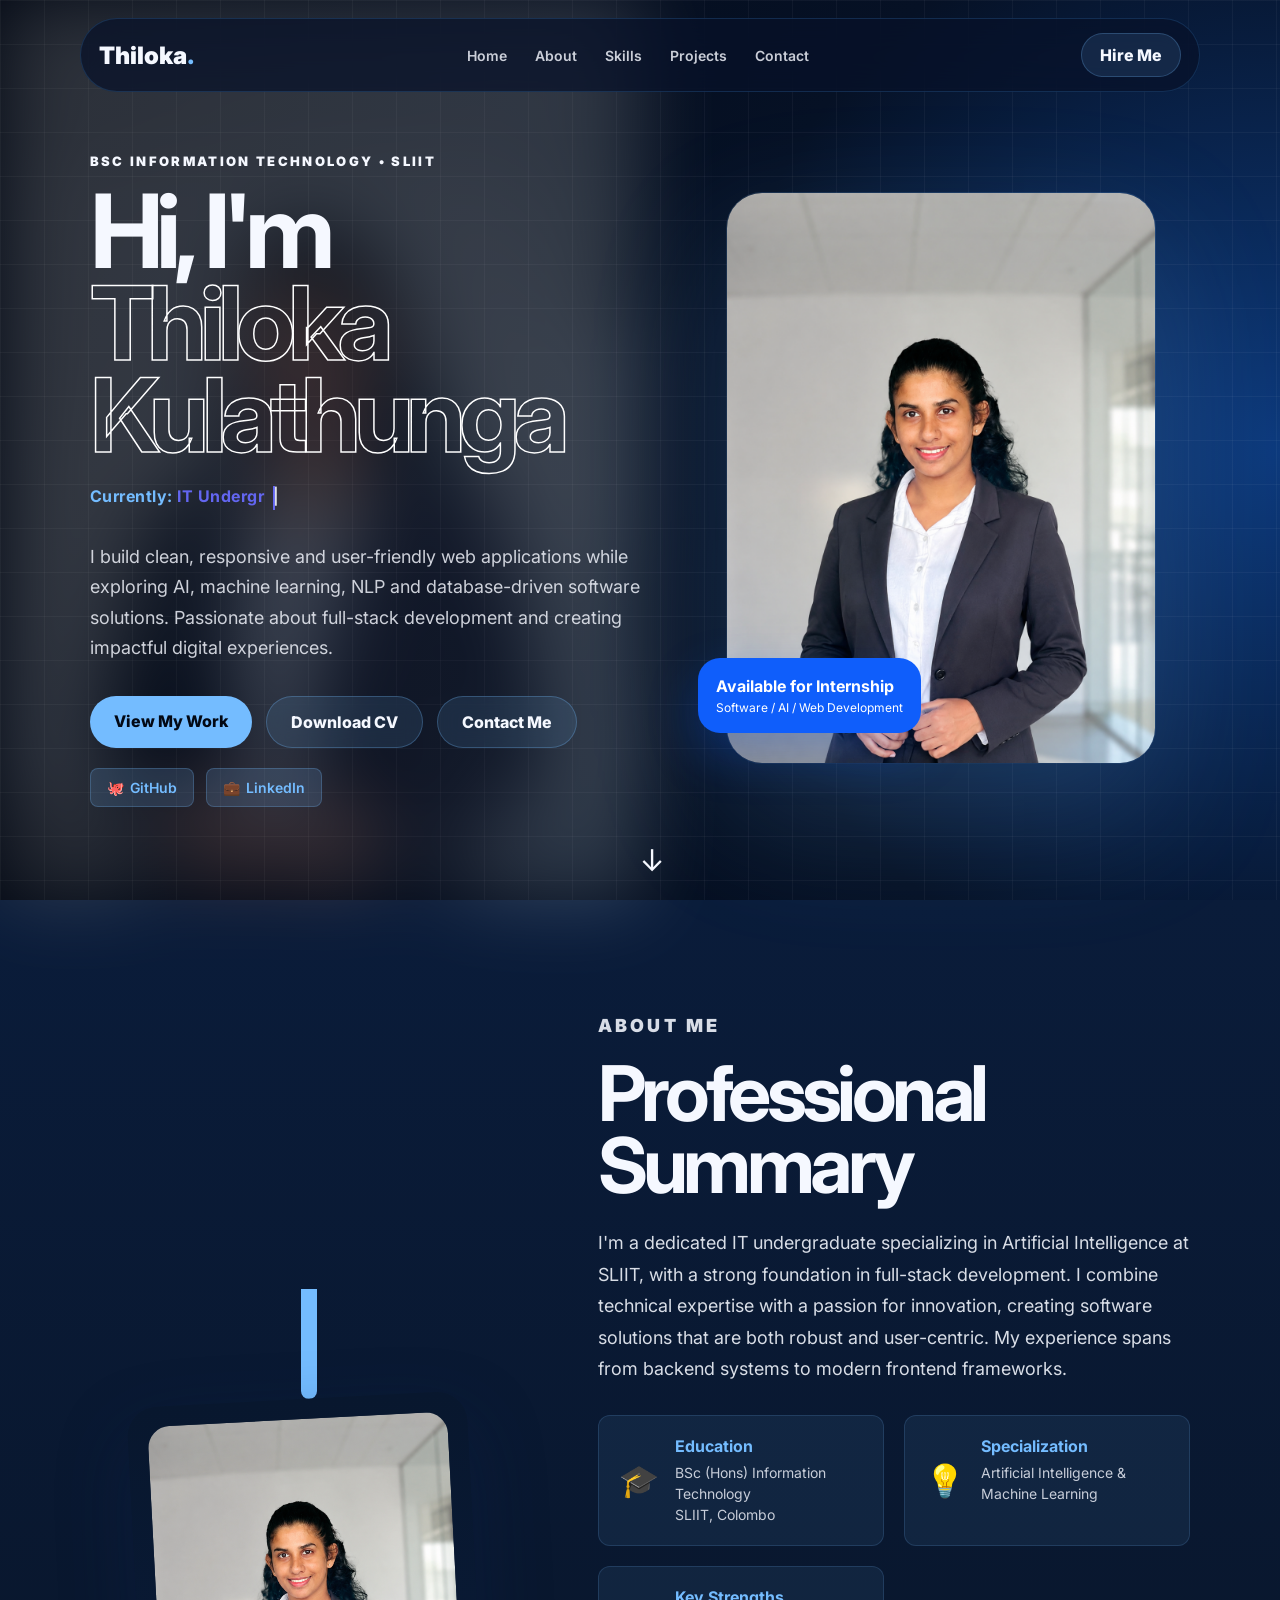
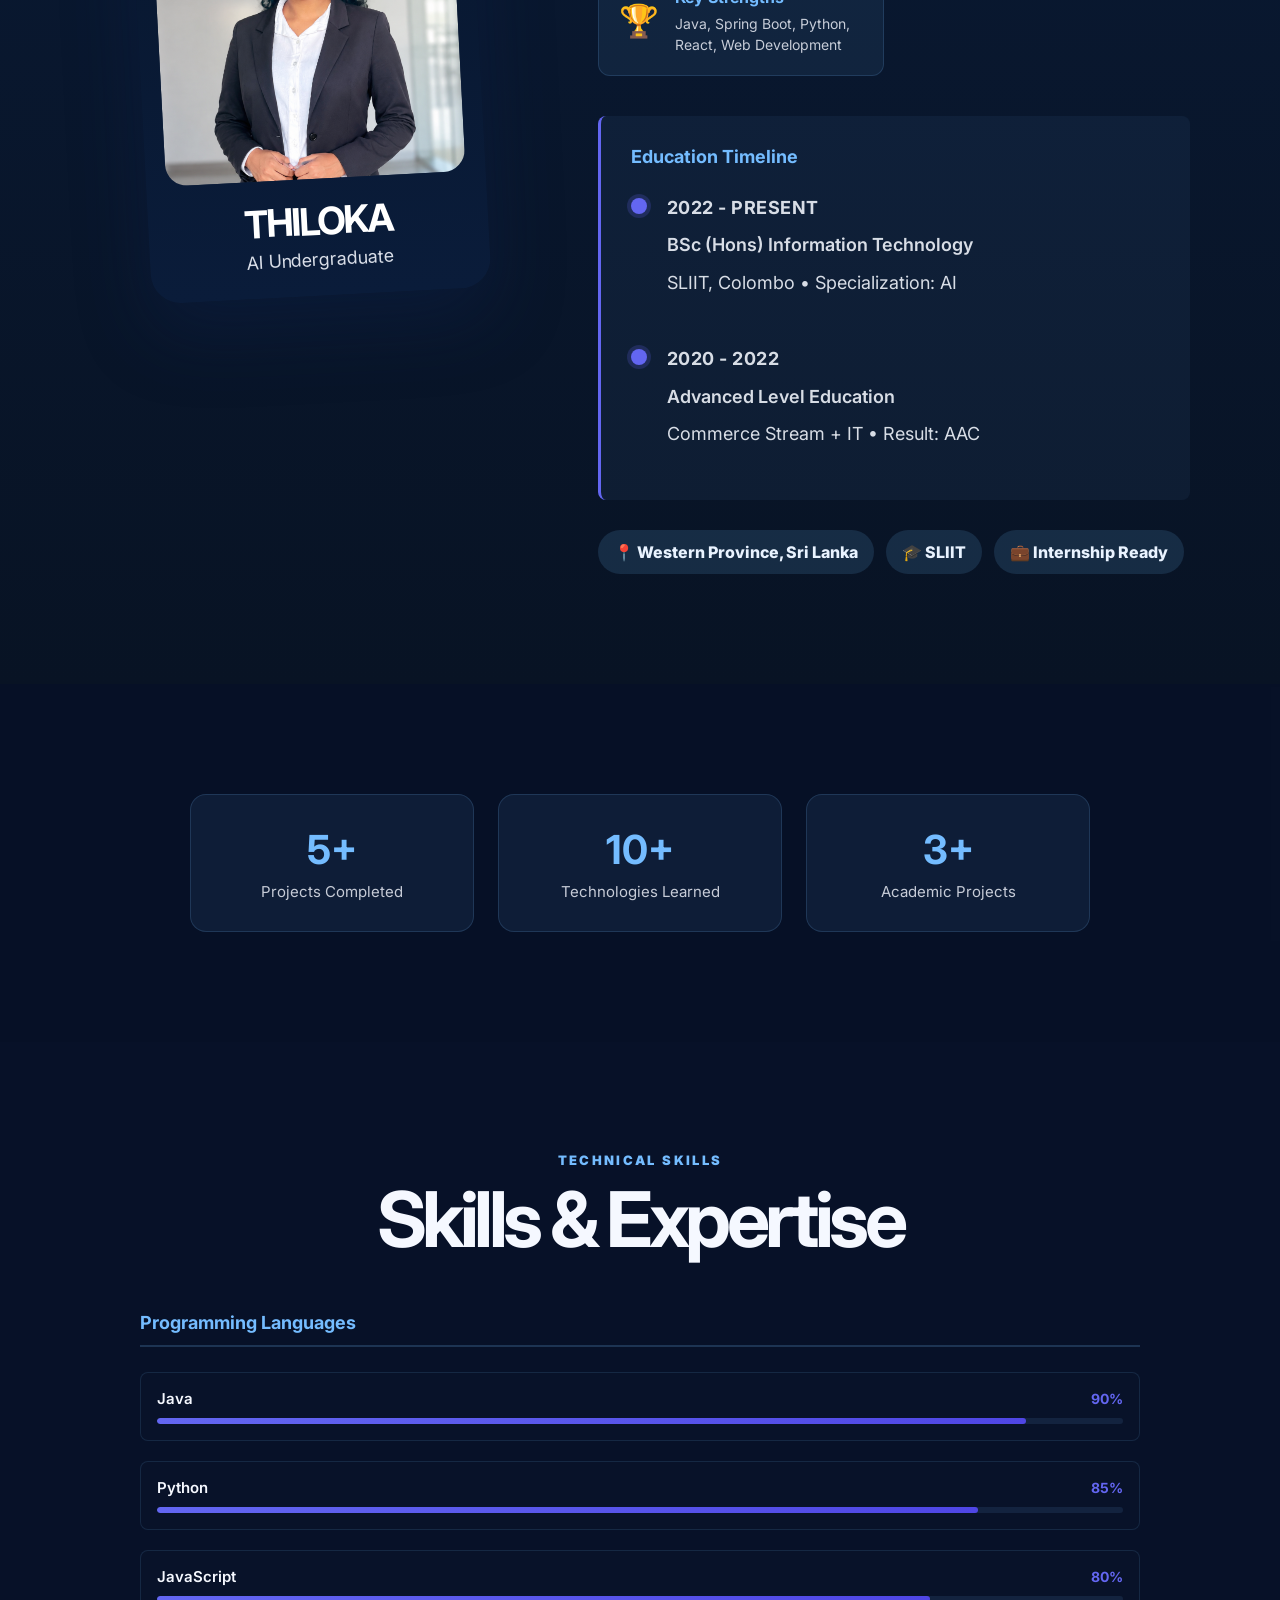
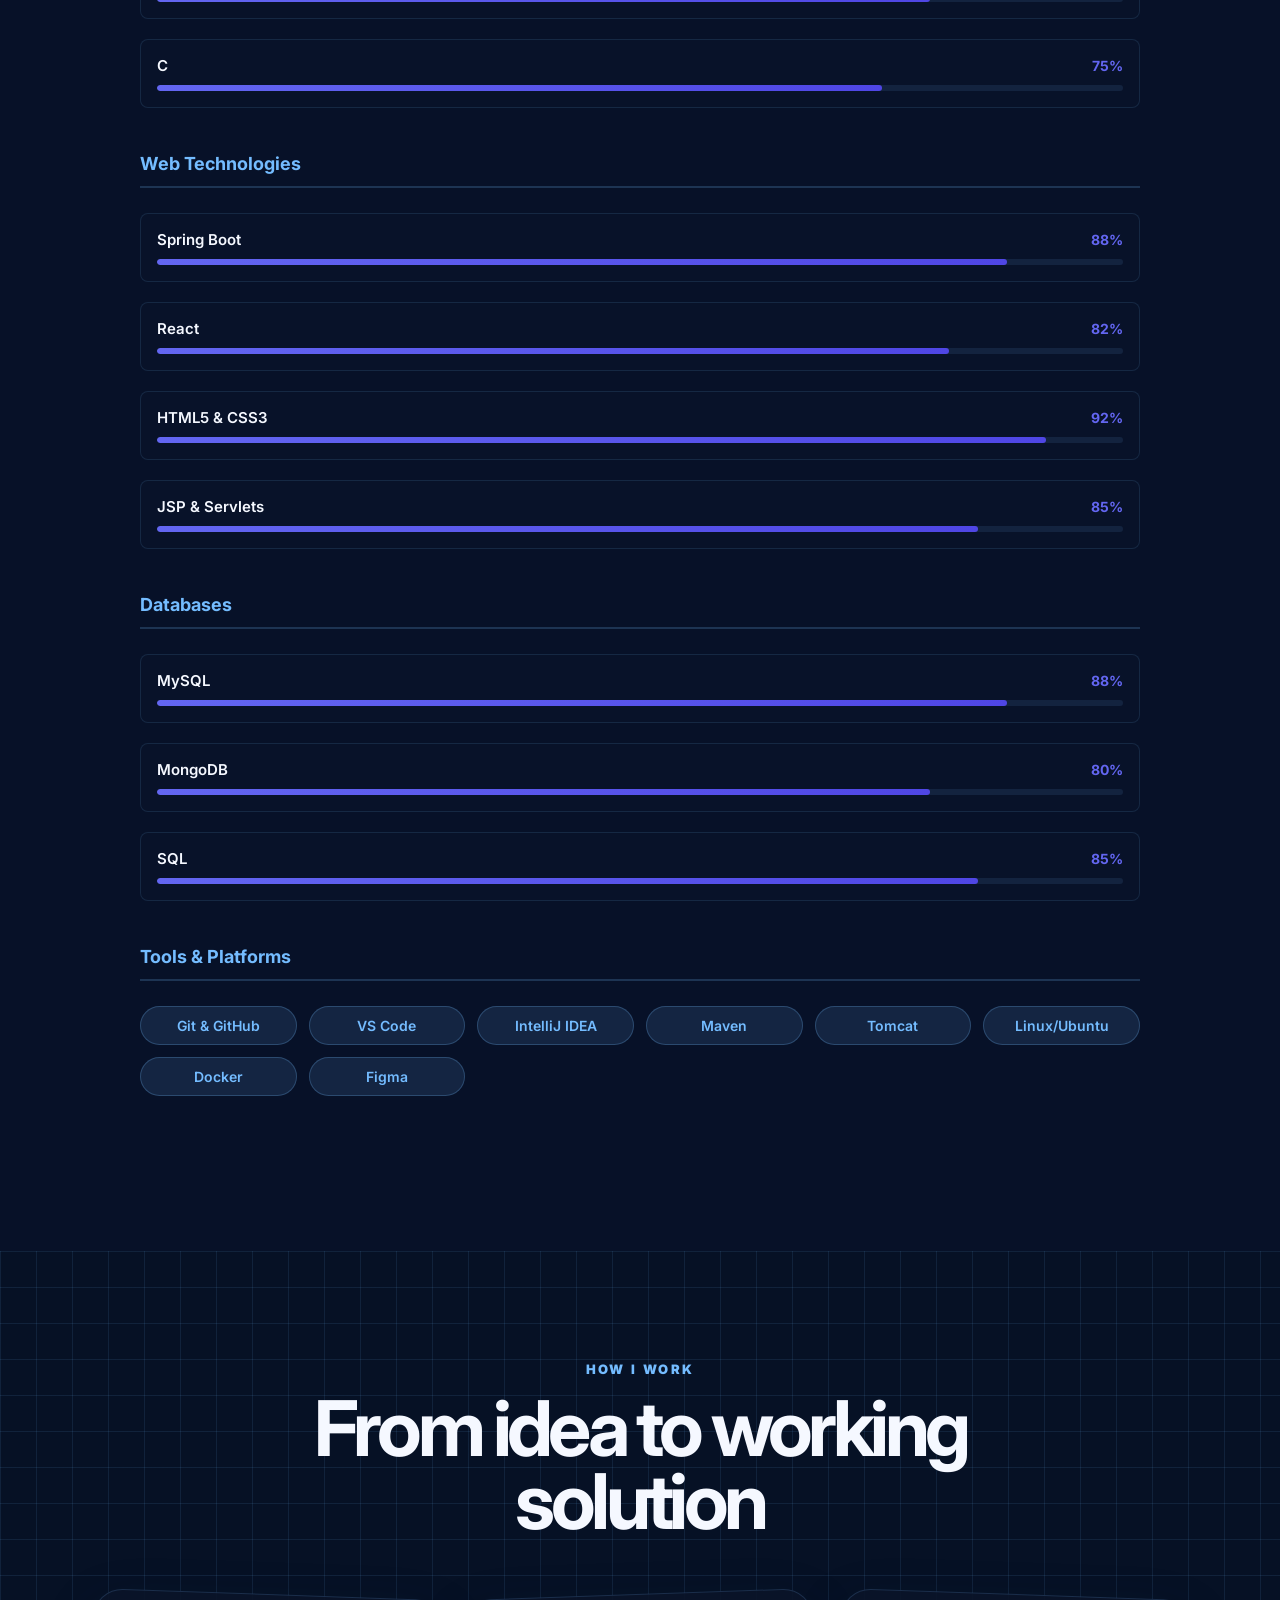
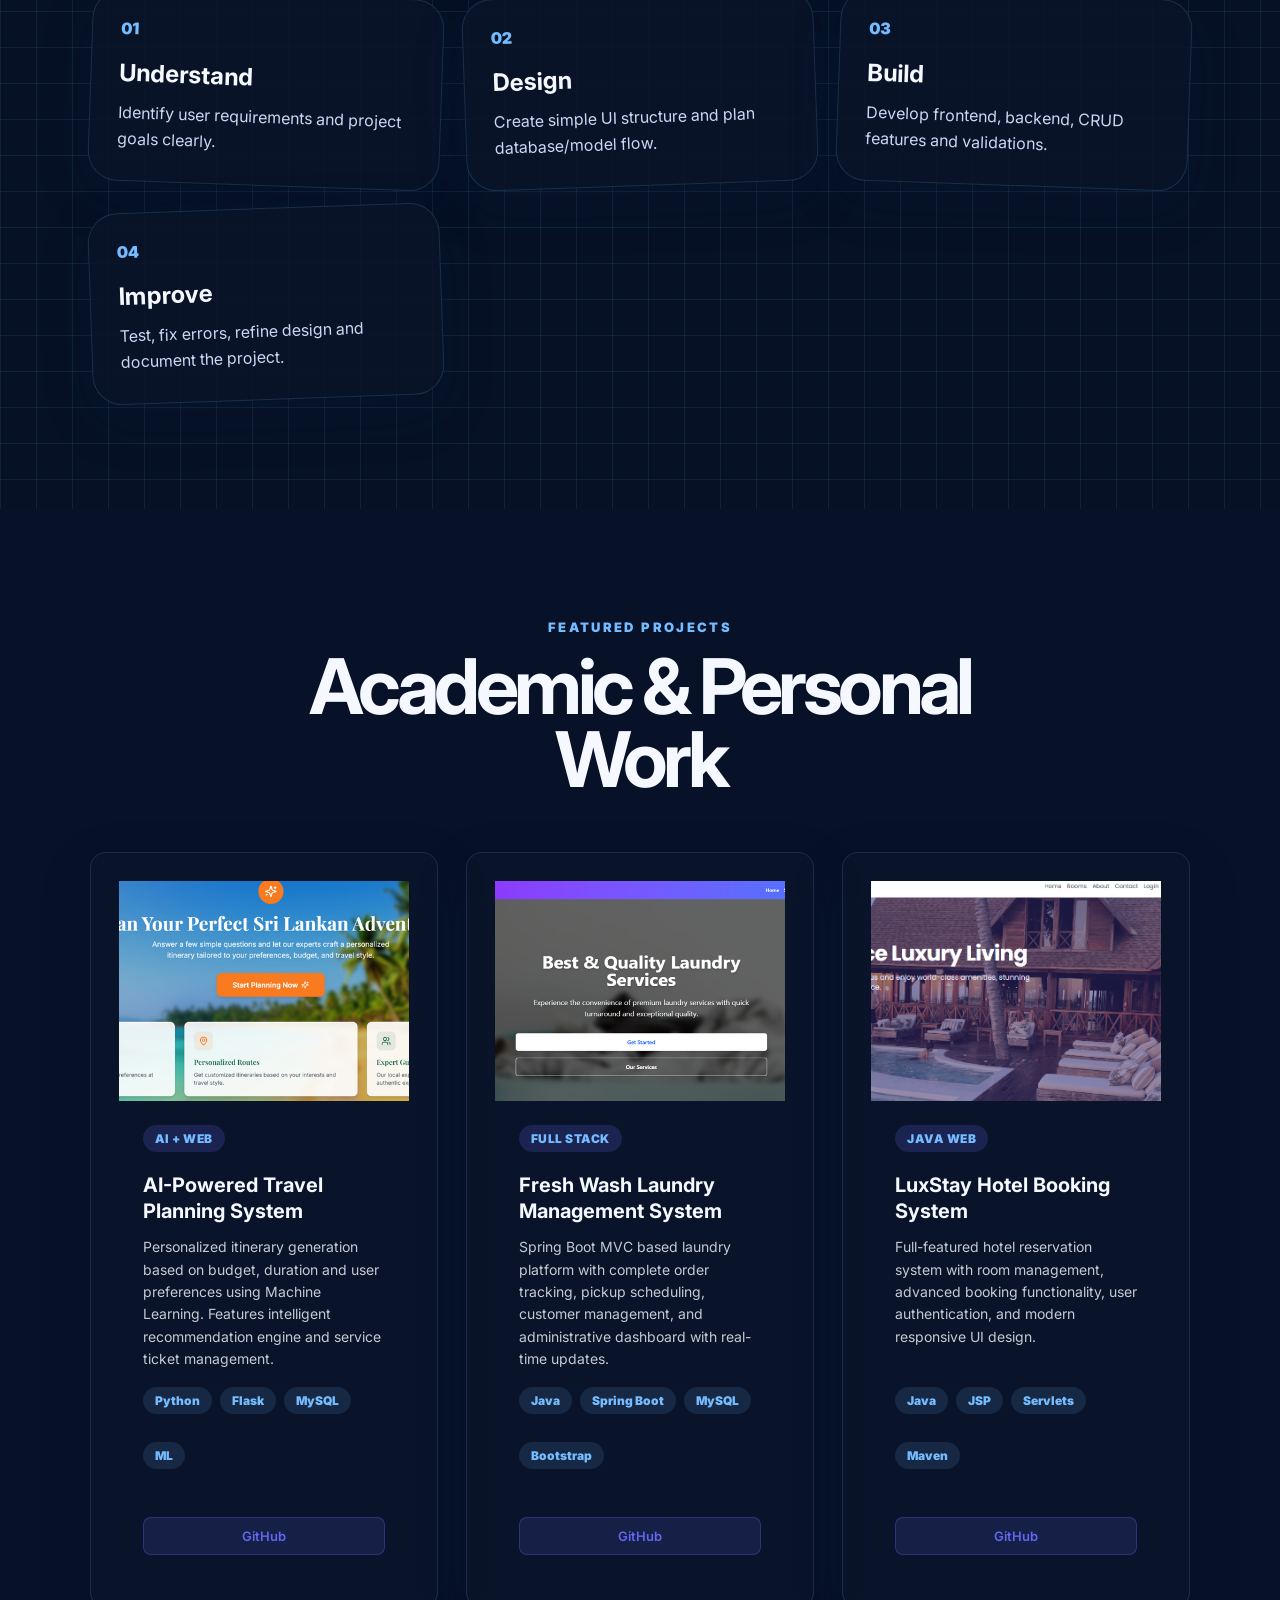
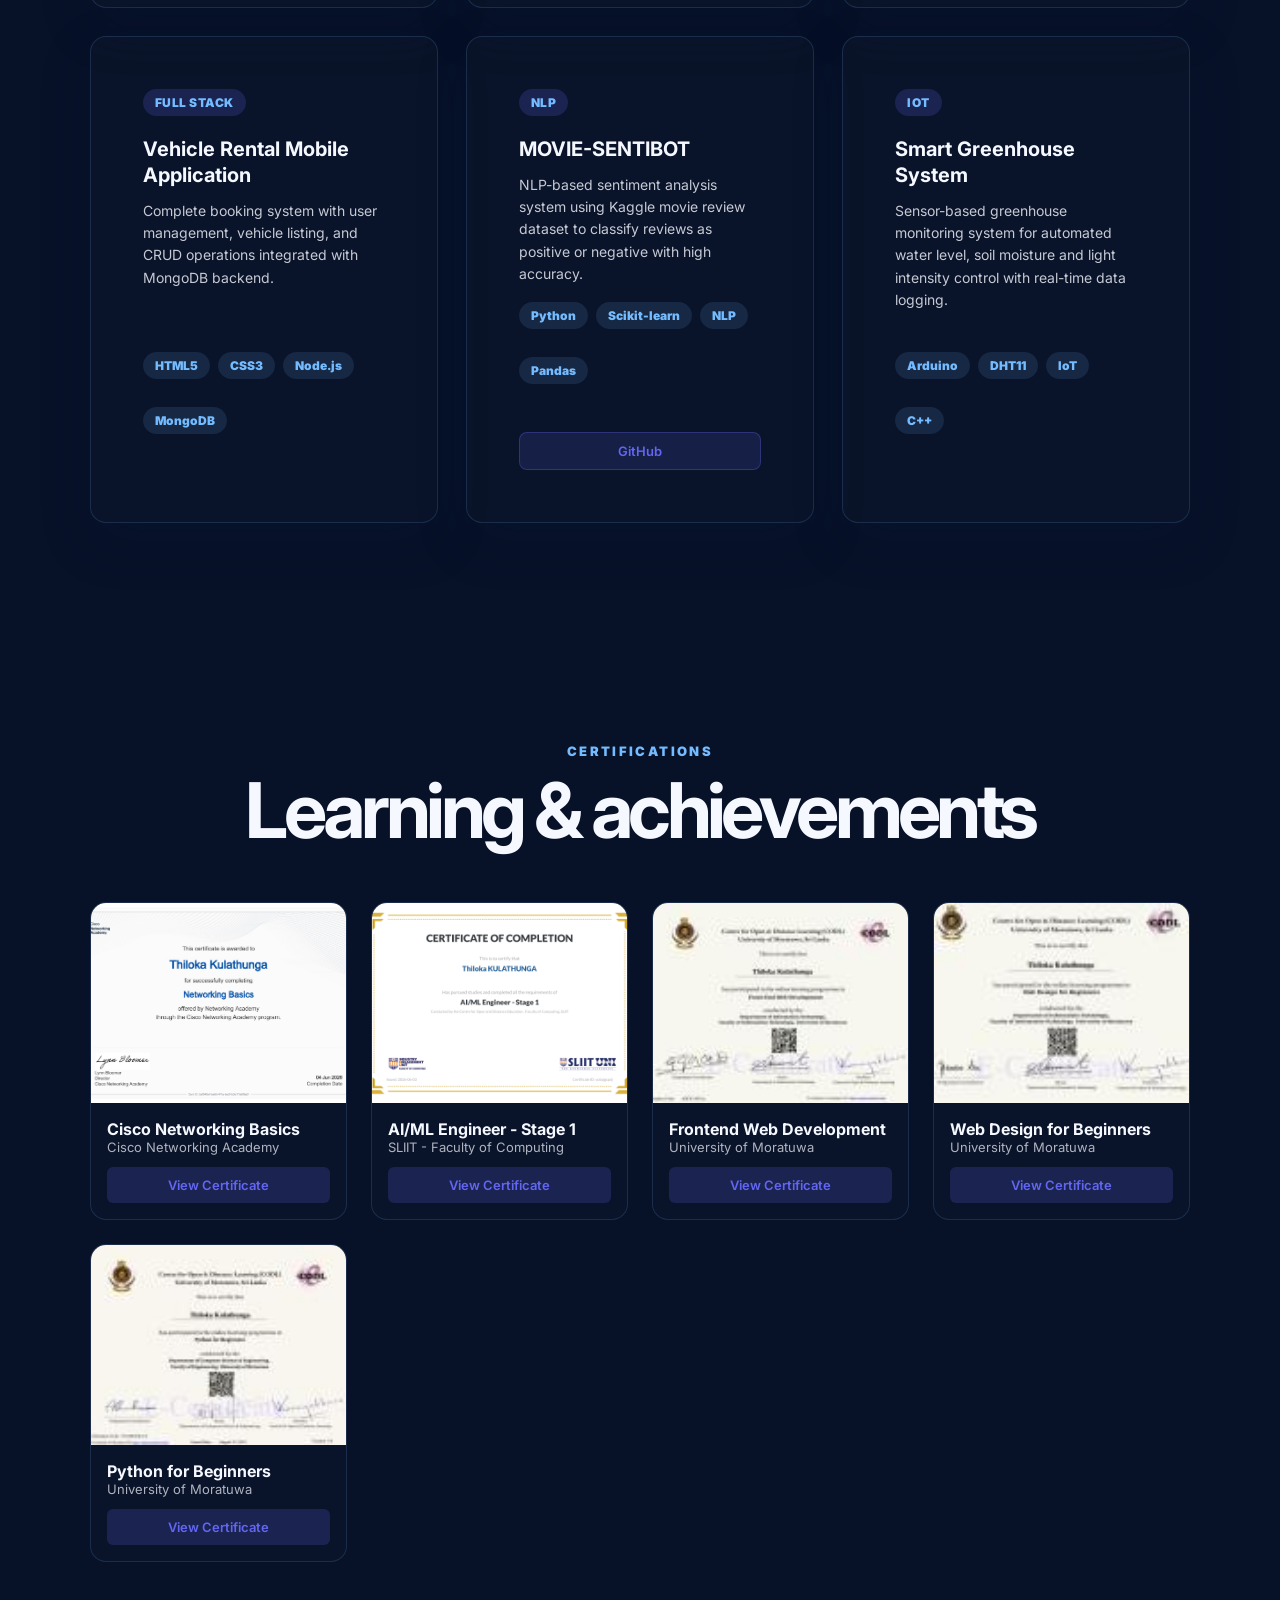
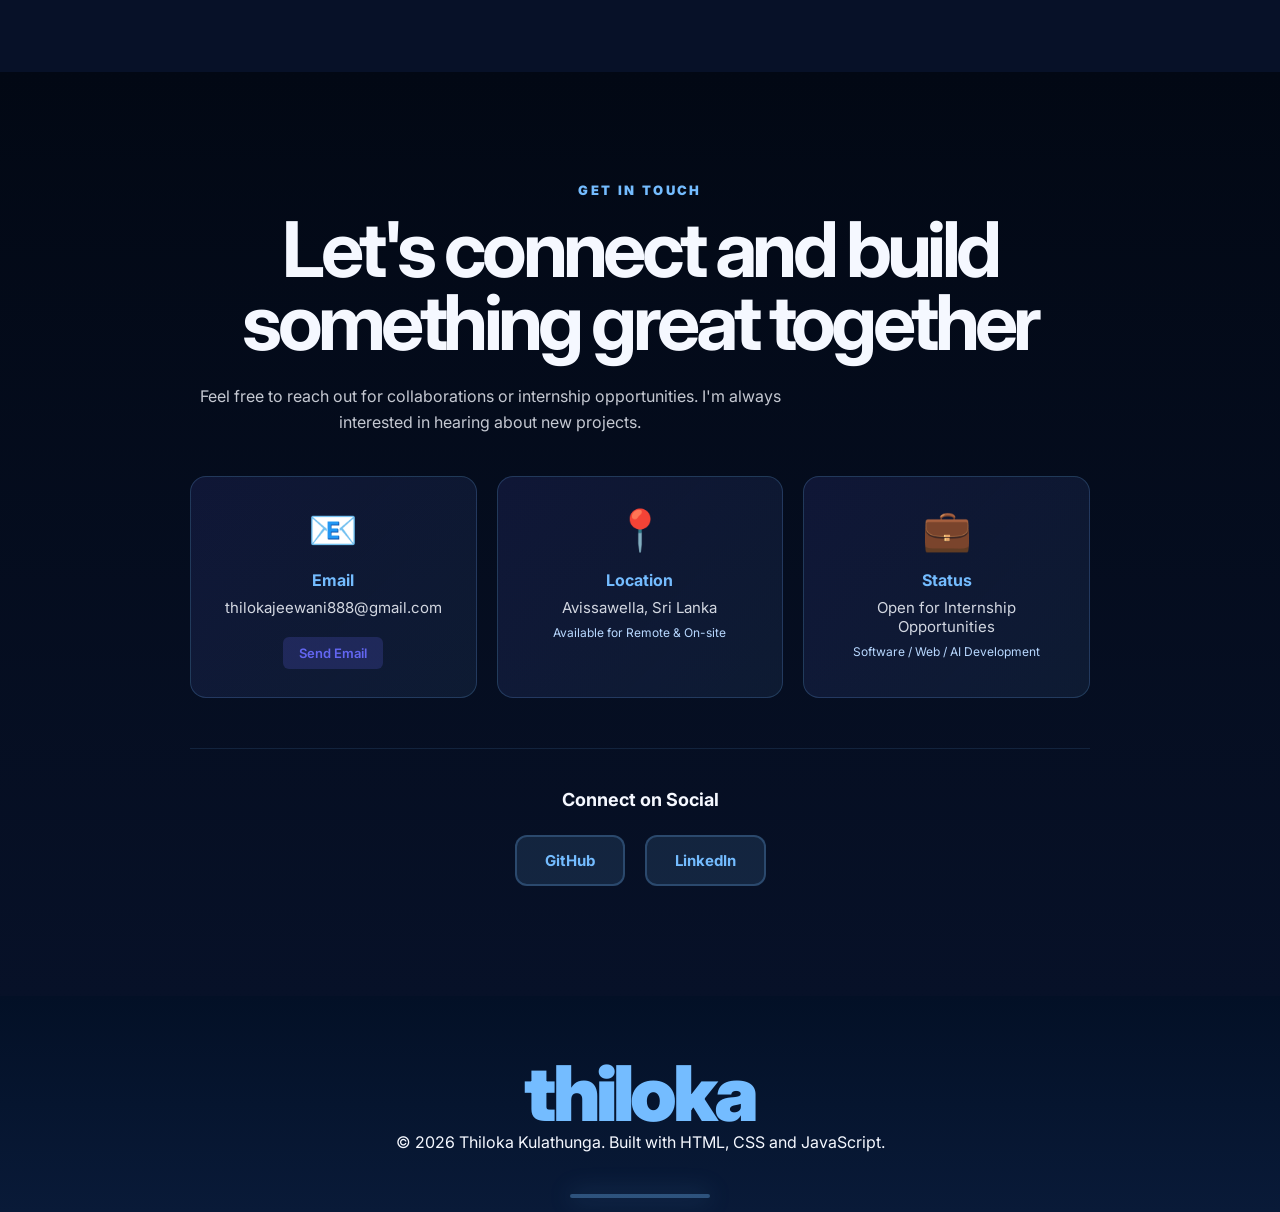
==== commit 4831bcbf: "Update index.html" ====
--- a/thiloka-portfolio/index.html
+++ b/thiloka-portfolio/index.html
@@ -122,9 +122,9 @@
         </div>
 
         <div class="quick-info">
-          <span>📍 Sri Lanka</span>
+          <span>📍 Western Province, Sri Lanka</span>
           <span>🎓 SLIIT</span>
-          <span>💼 Internship Ready</span>
+          <span>💼 Internship Ready</span> 
         </div>
       </div>
     </section>
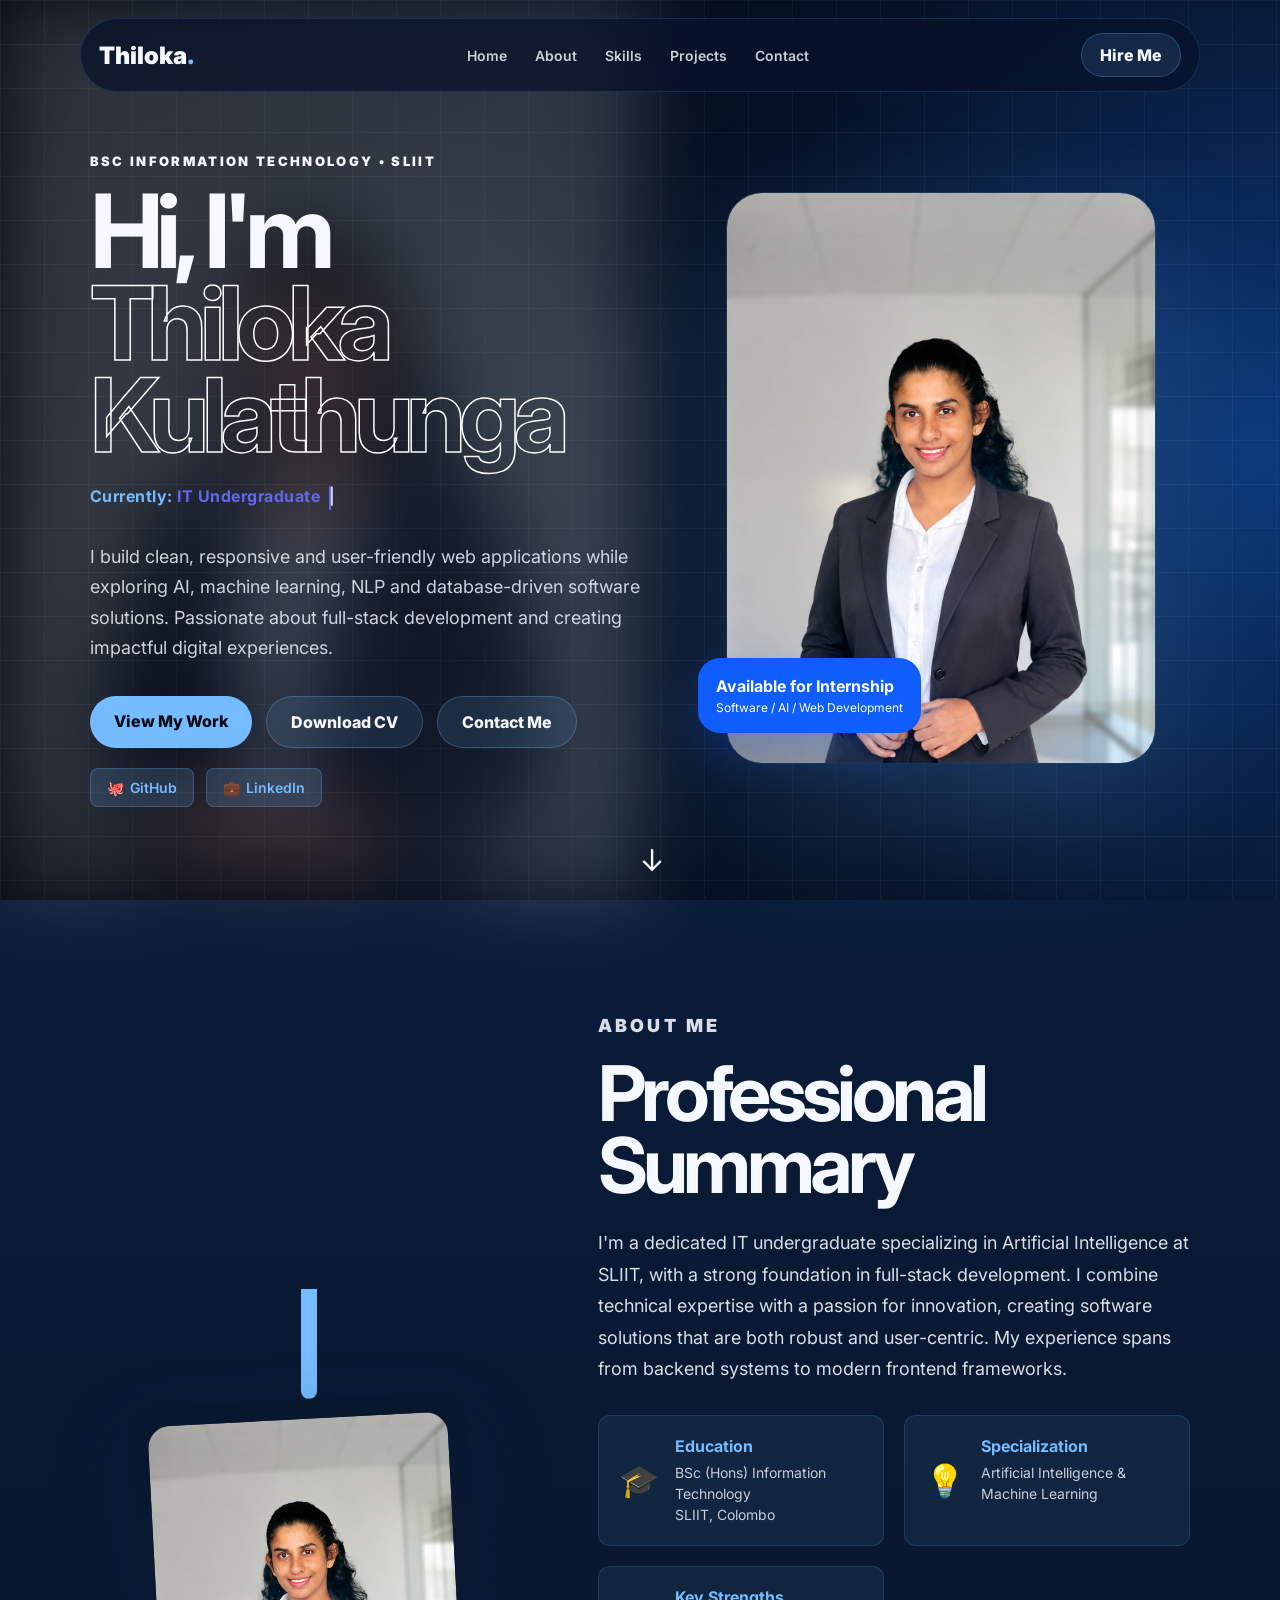
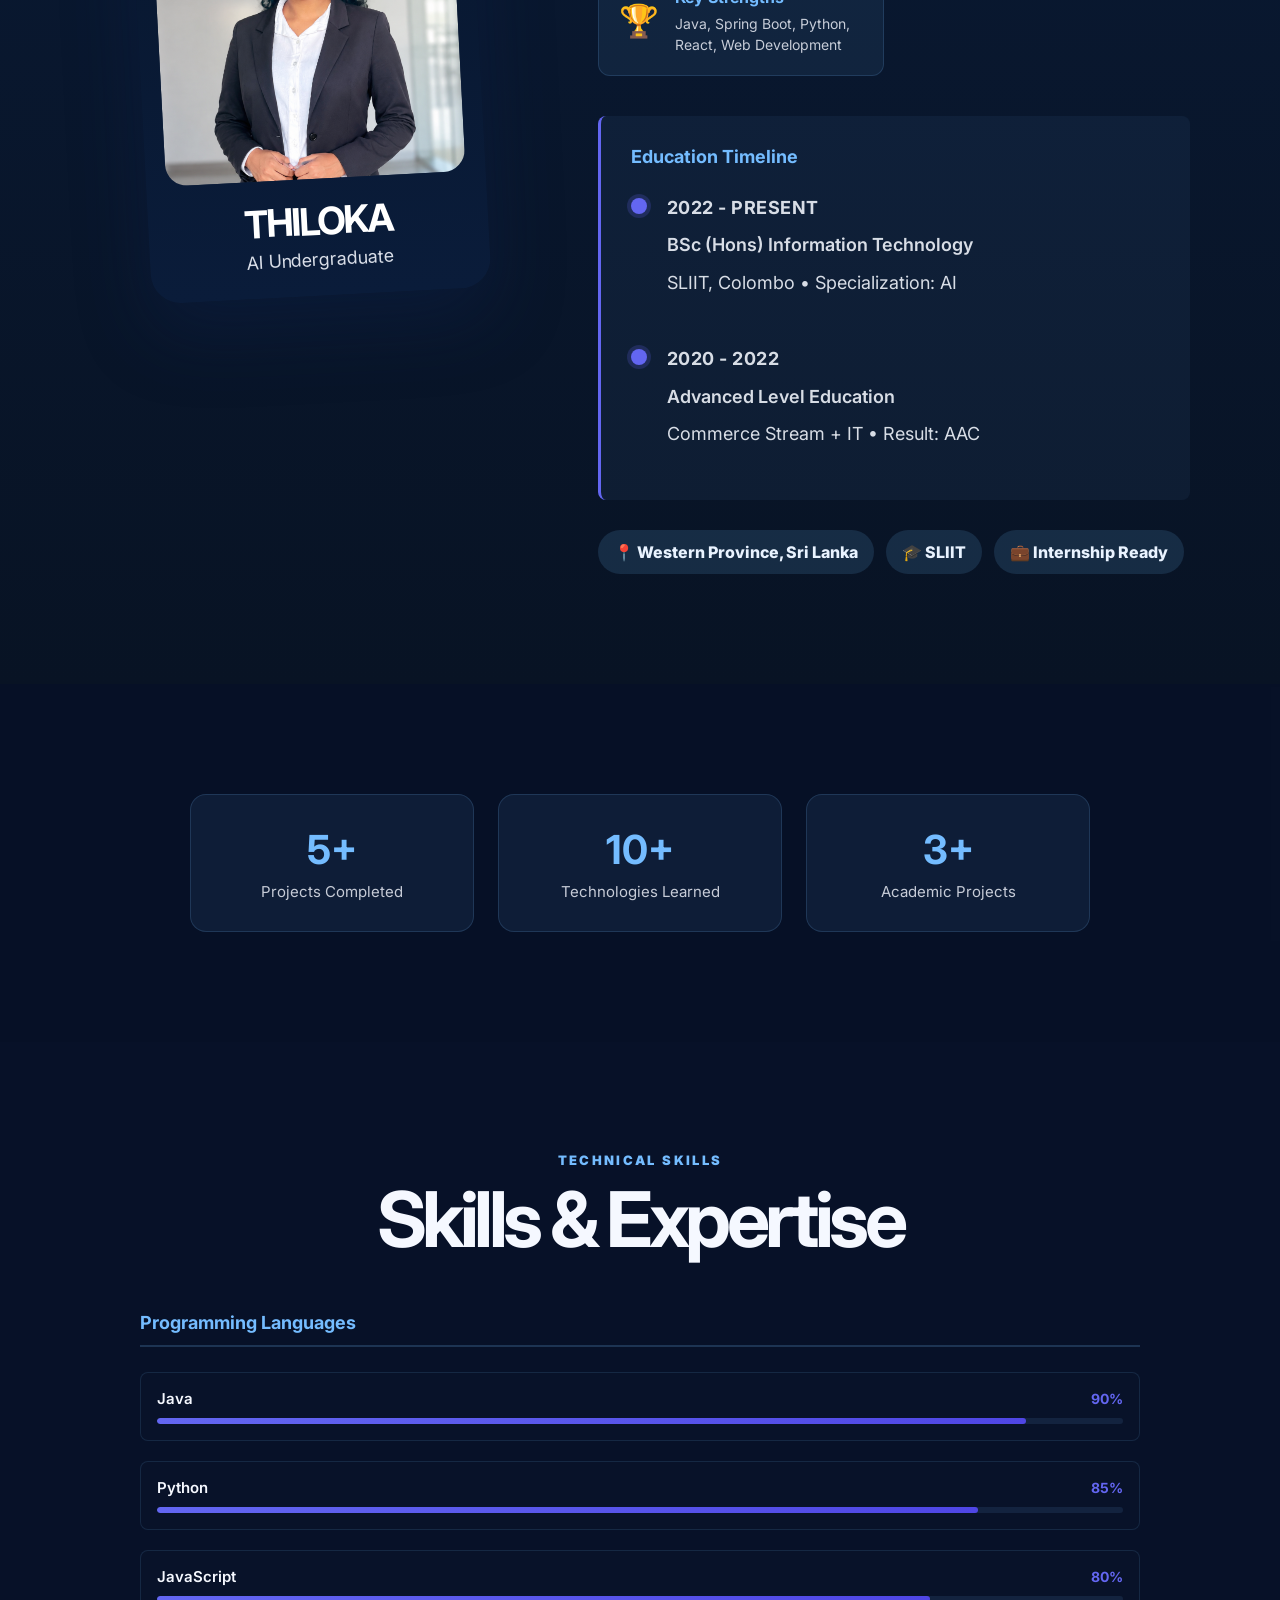
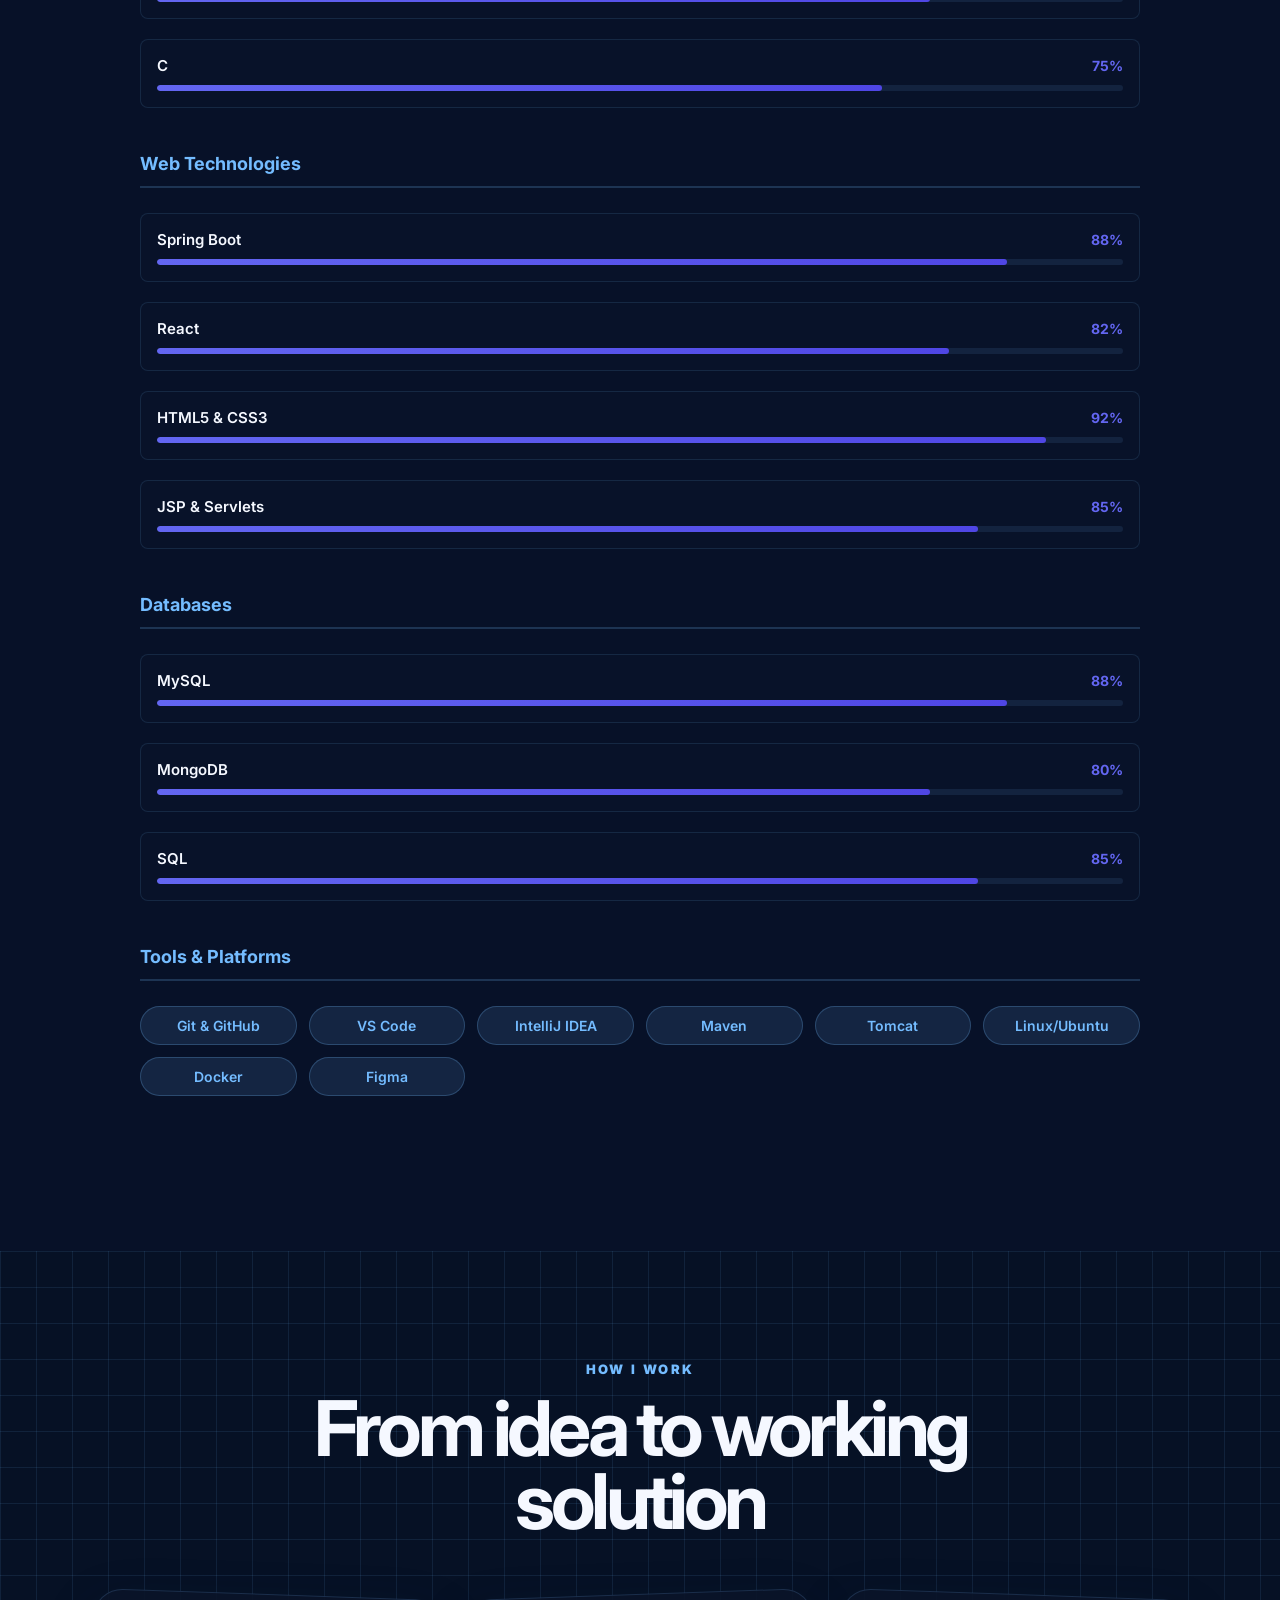
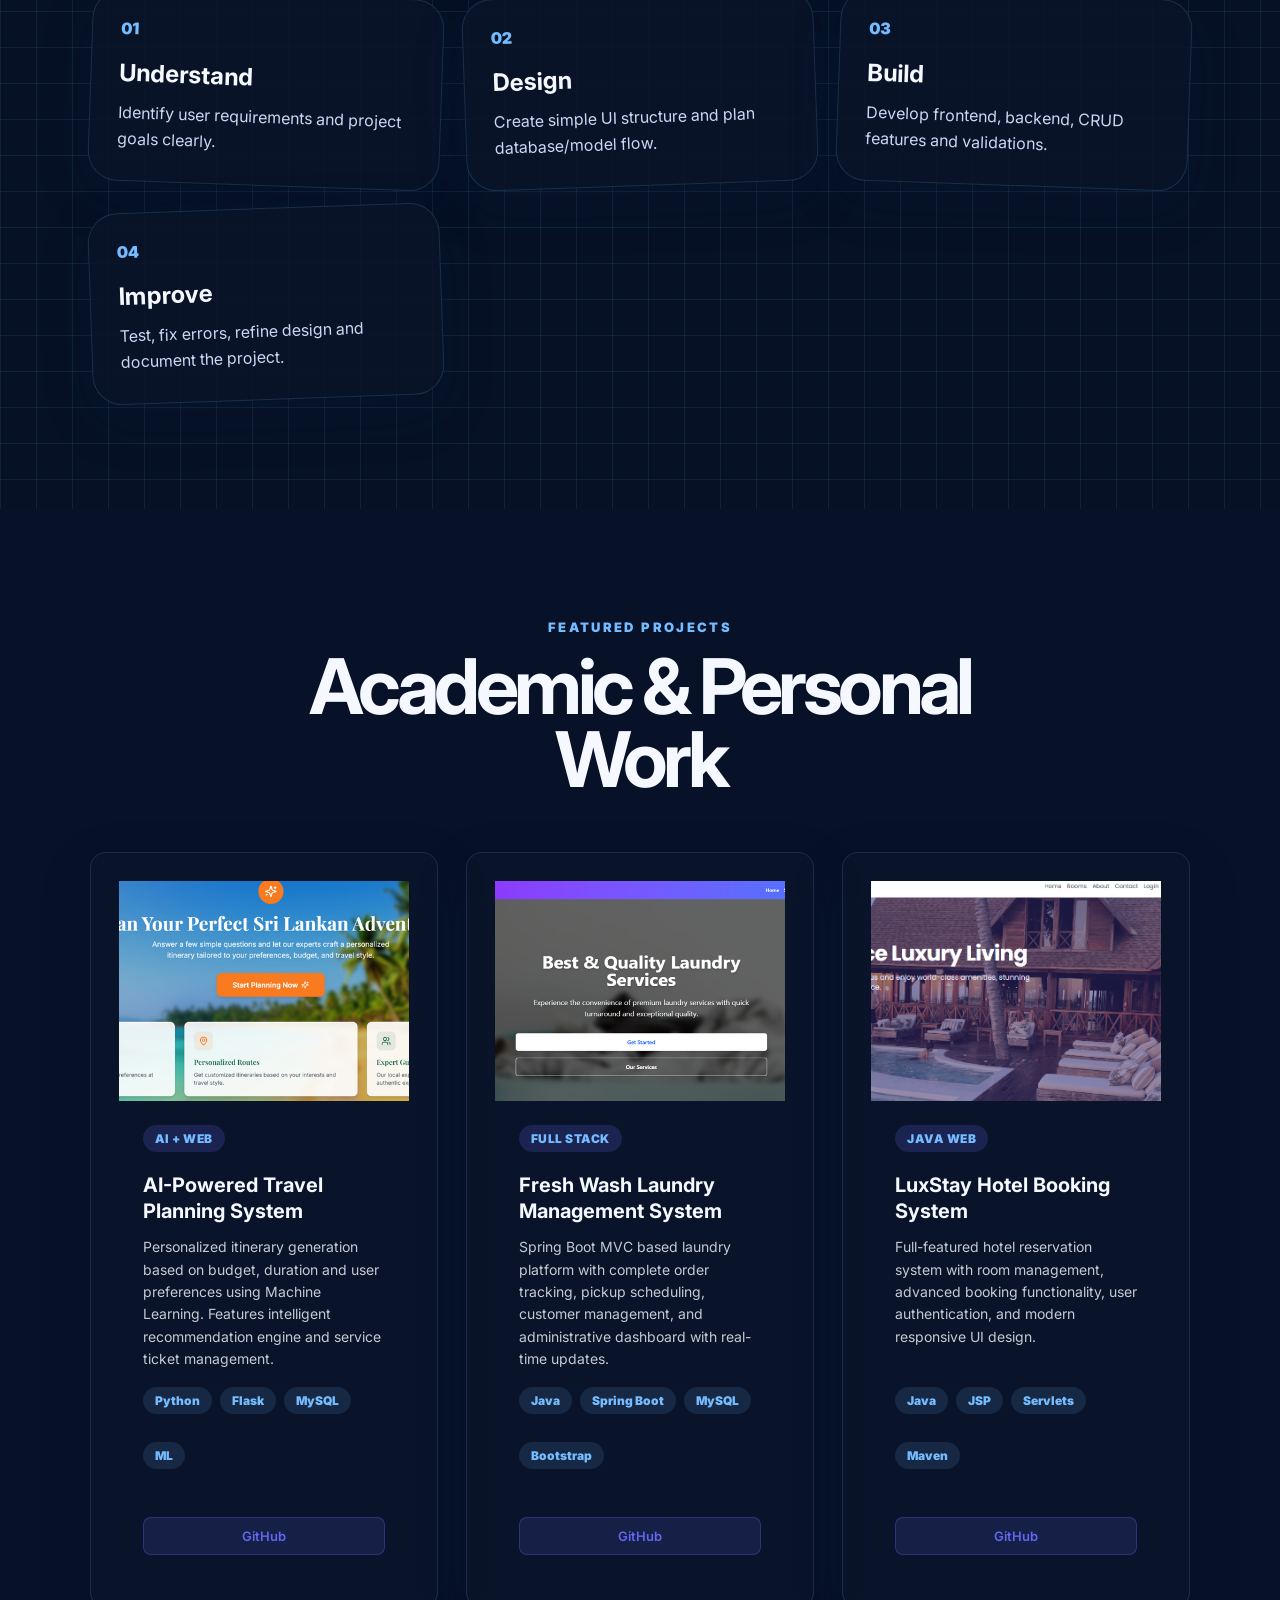
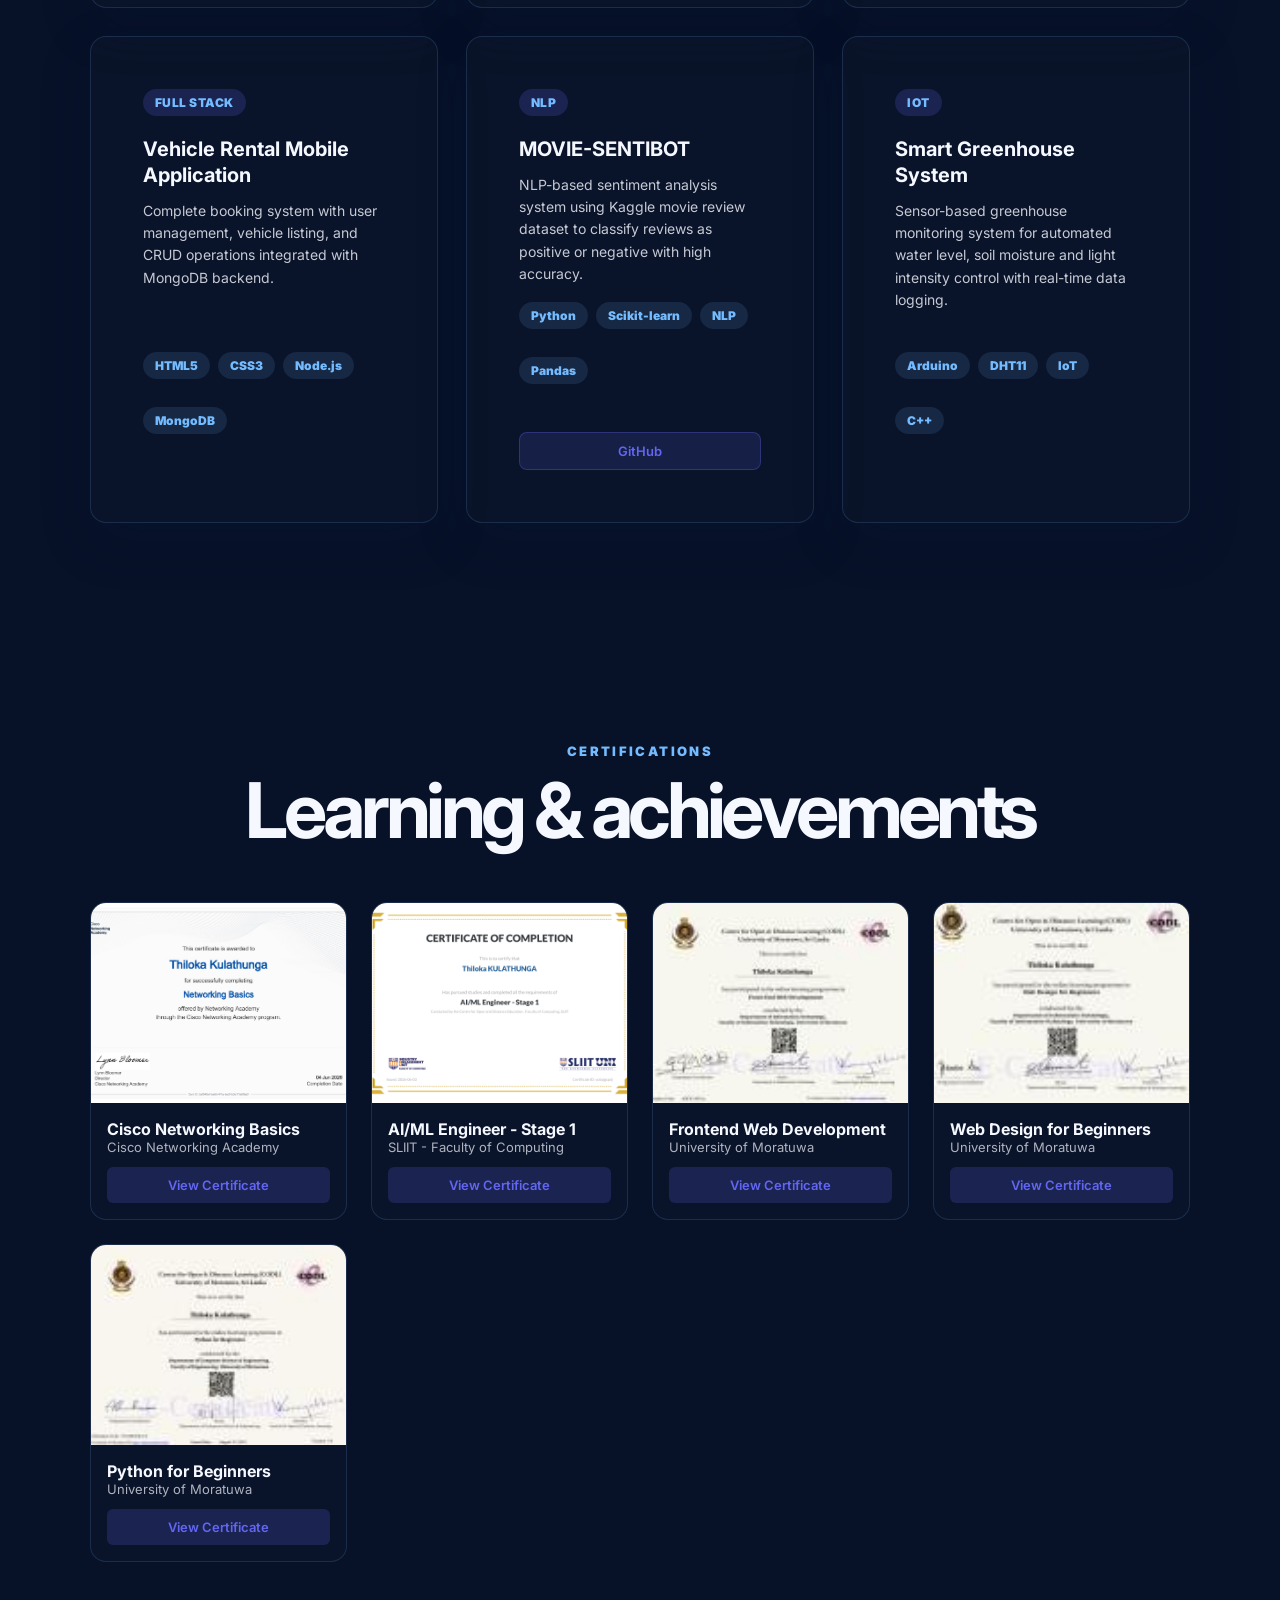
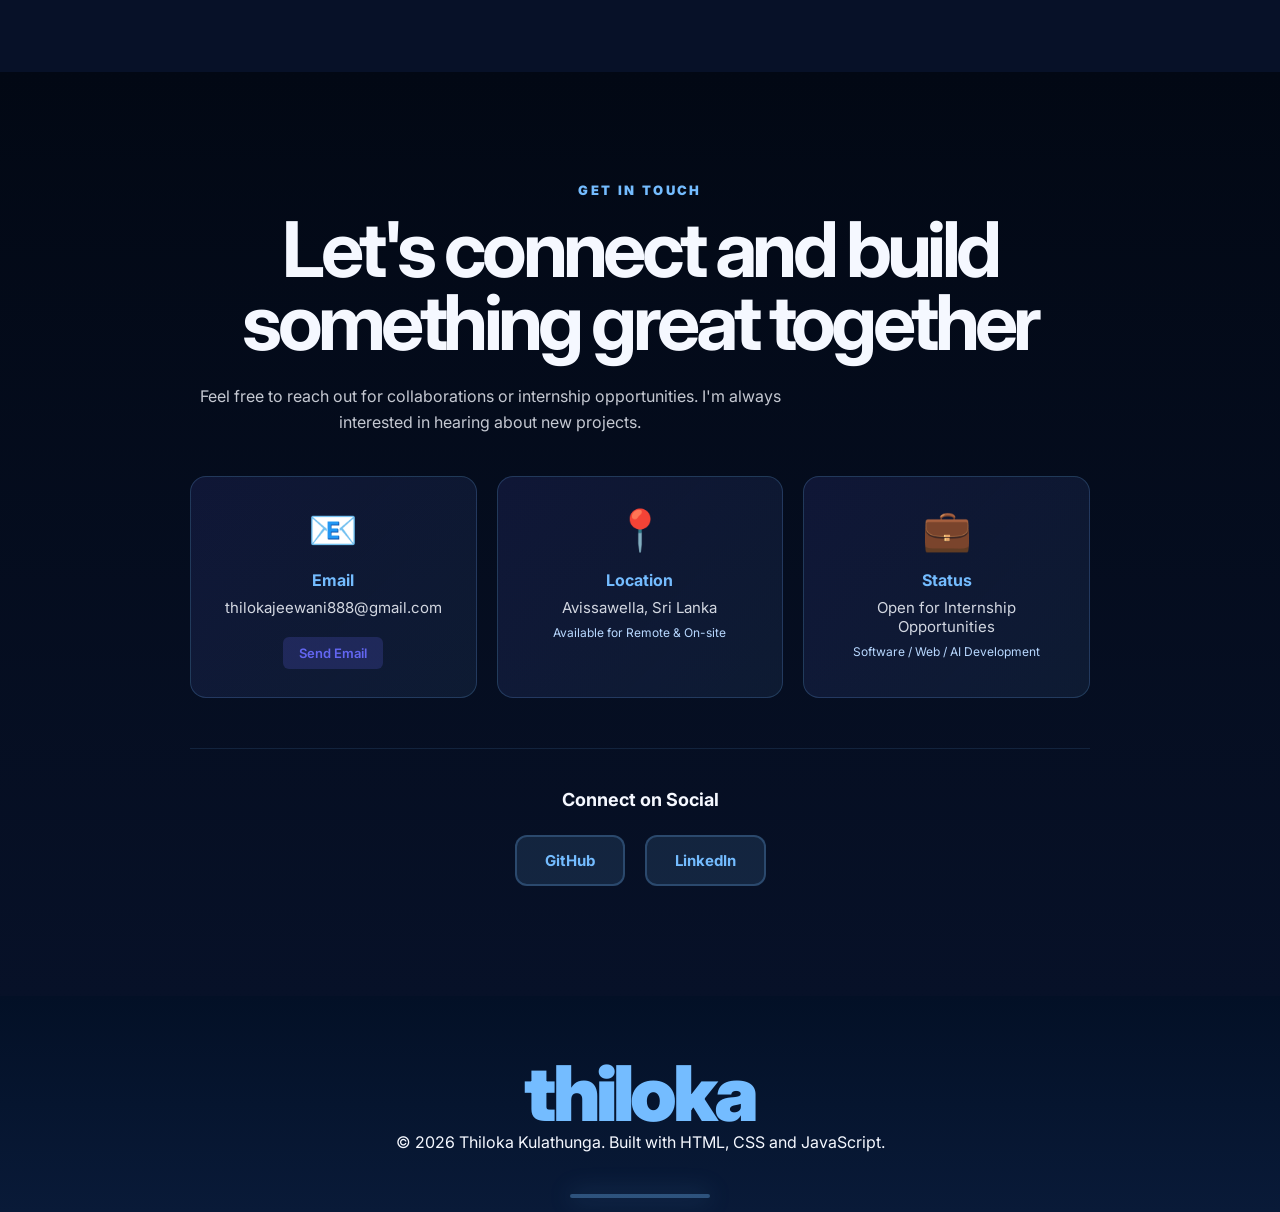
==== commit 071f3711: "Update index.html" ====
--- a/thiloka-portfolio/index.html
+++ b/thiloka-portfolio/index.html
@@ -41,7 +41,7 @@
         <p class="hero-text">I build clean, responsive and user-friendly web applications while exploring AI, machine learning, NLP and database-driven software solutions. Passionate about full-stack development and creating impactful digital experiences.</p>
         <div class="hero-actions">
           <a href="#projects" class="btn primary">View My Work</a>
-          <a href="assets/resume/Thiloka-Kulathunga-Resume.pdf" download class="btn secondary">Download CV</a>
+          <a href="assets/resume/Thiloka_kulathunga__CV.pdf" download class="btn secondary">Download CV</a>
           <a href="#contact" class="btn secondary">Contact Me</a>
         </div>
         <div class="social-buttons">
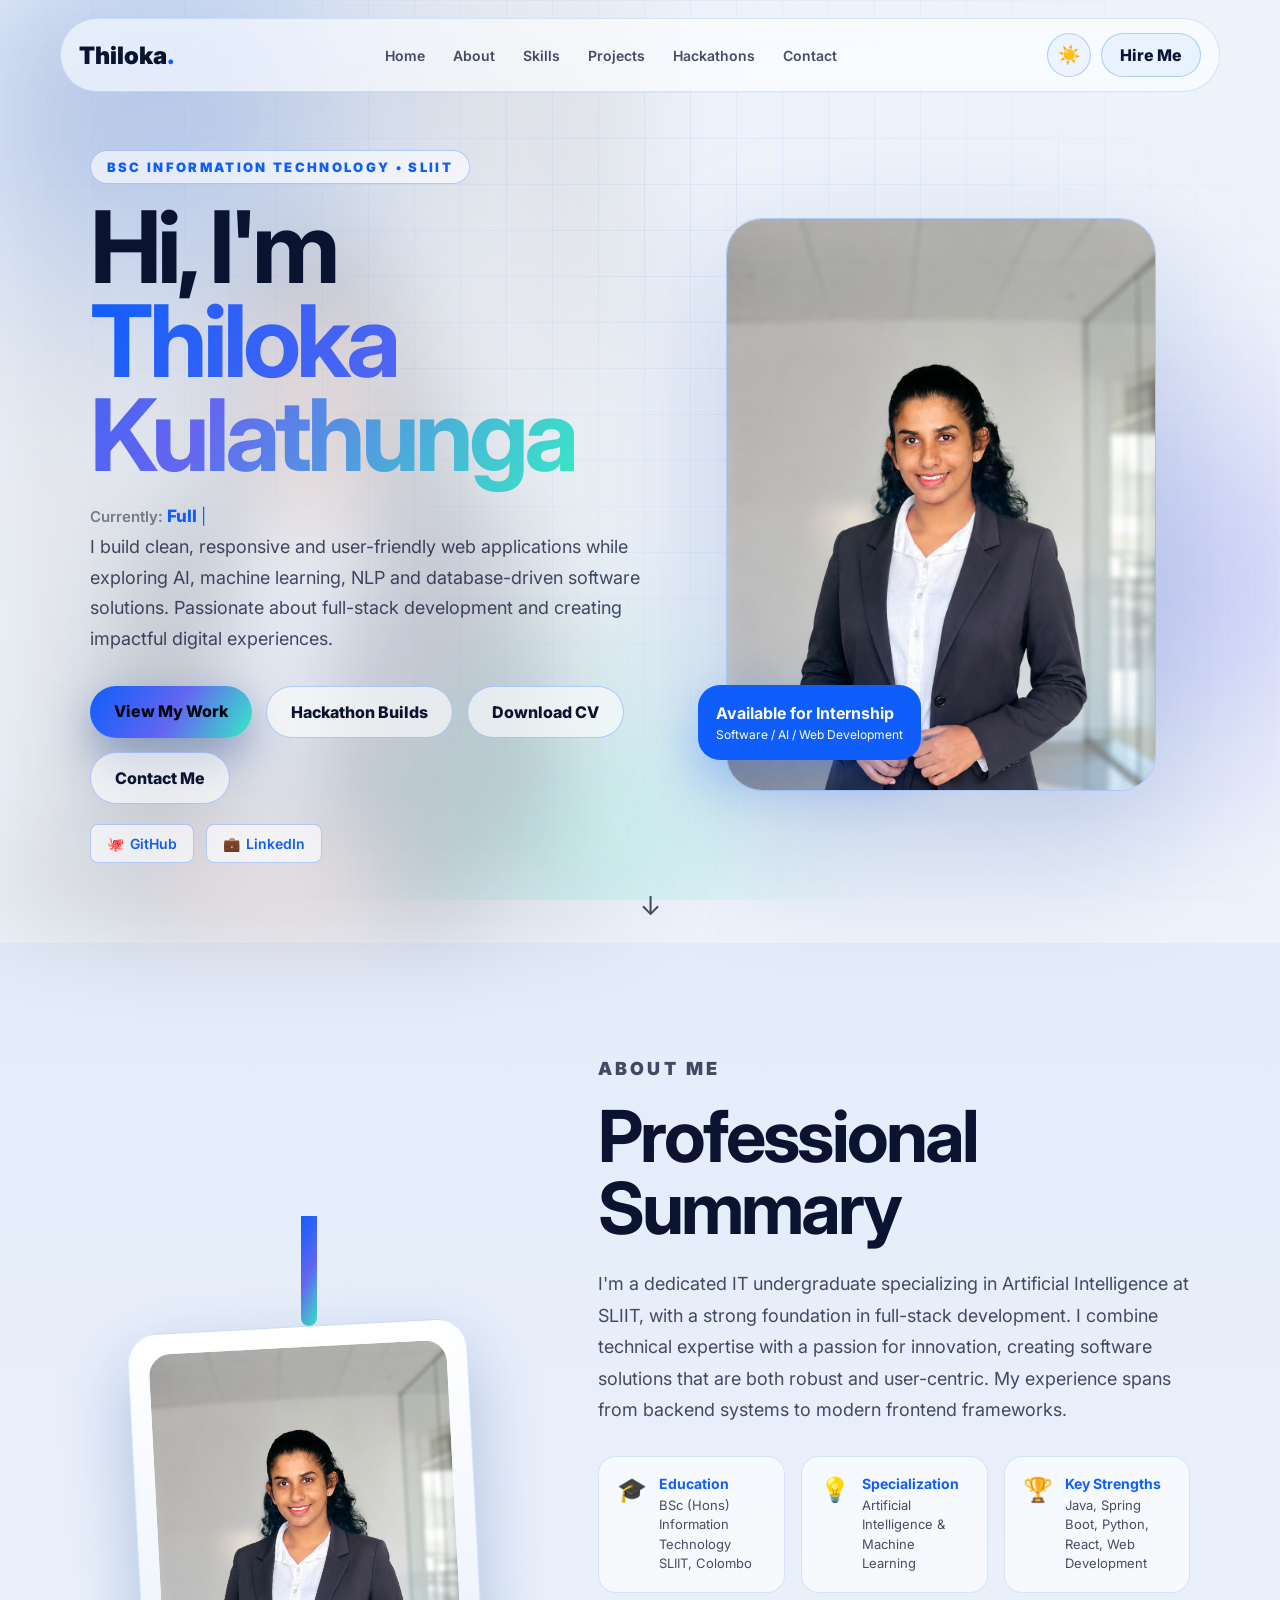
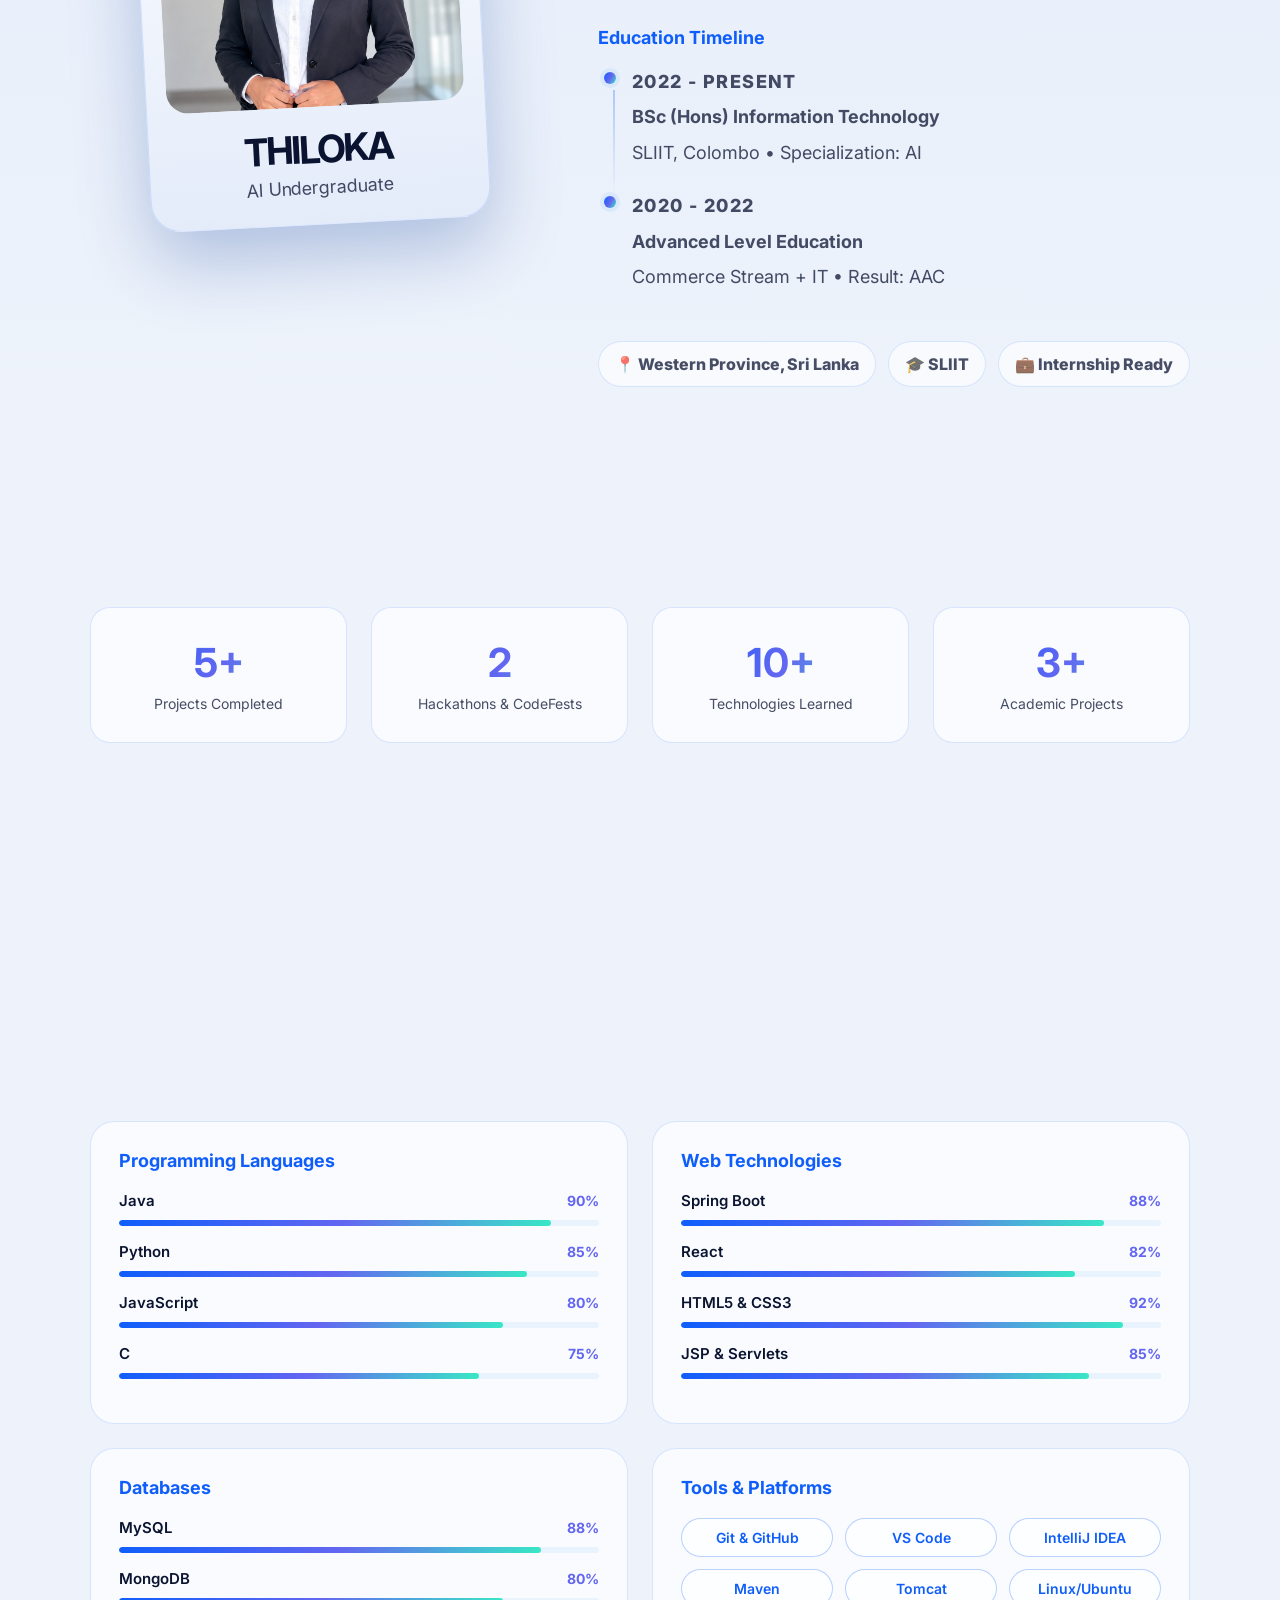
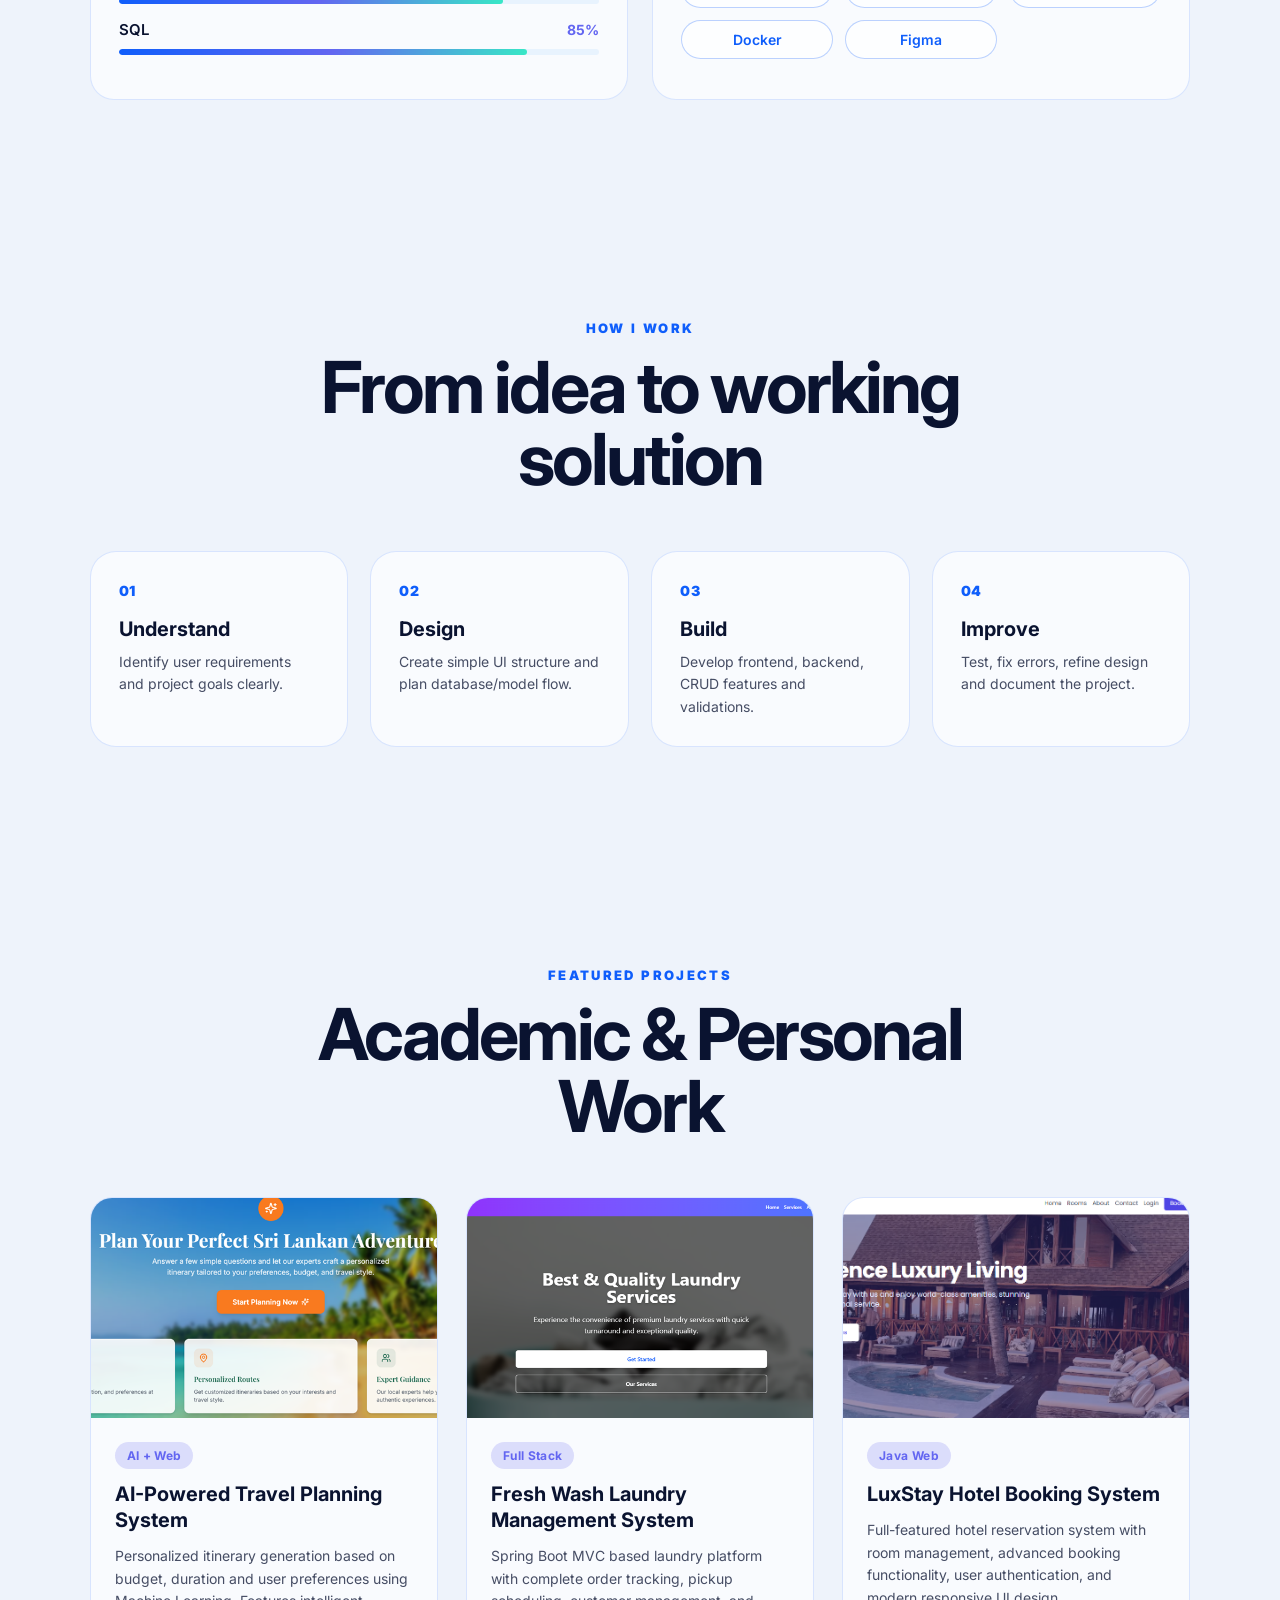
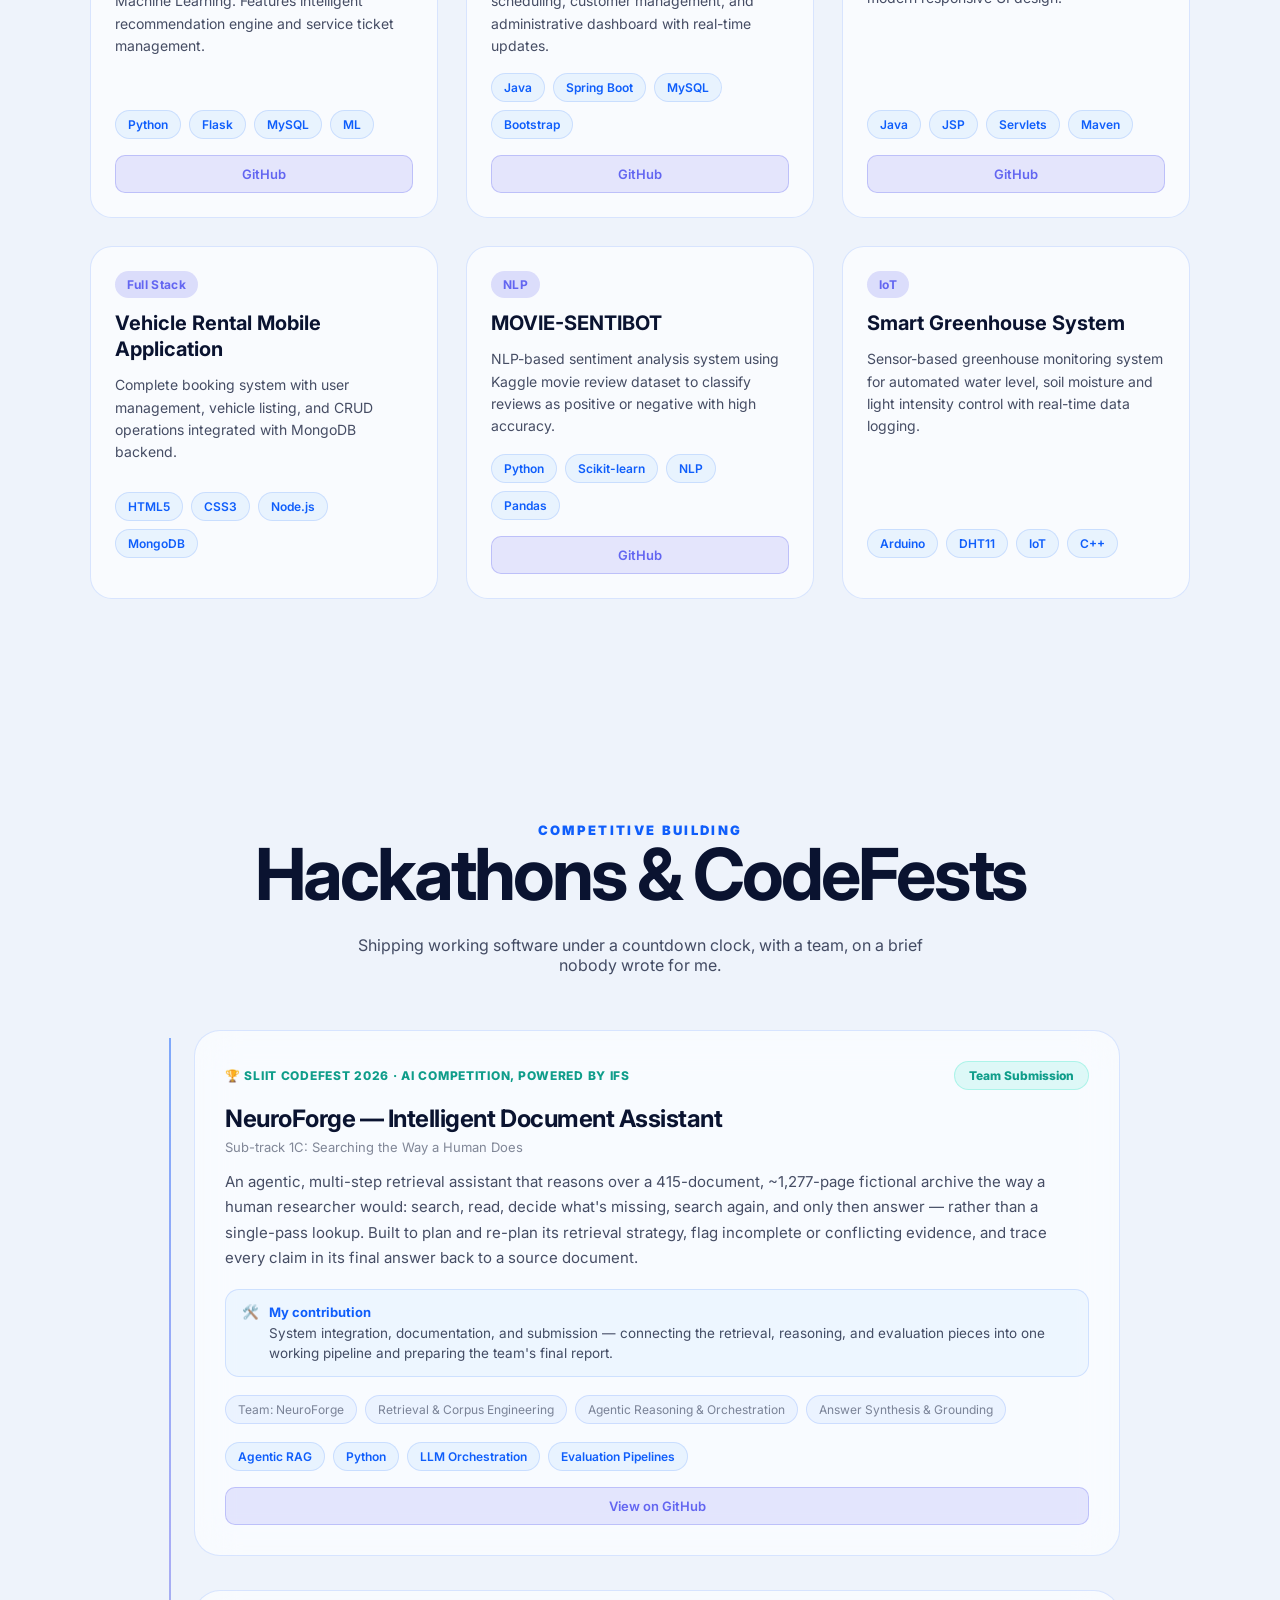
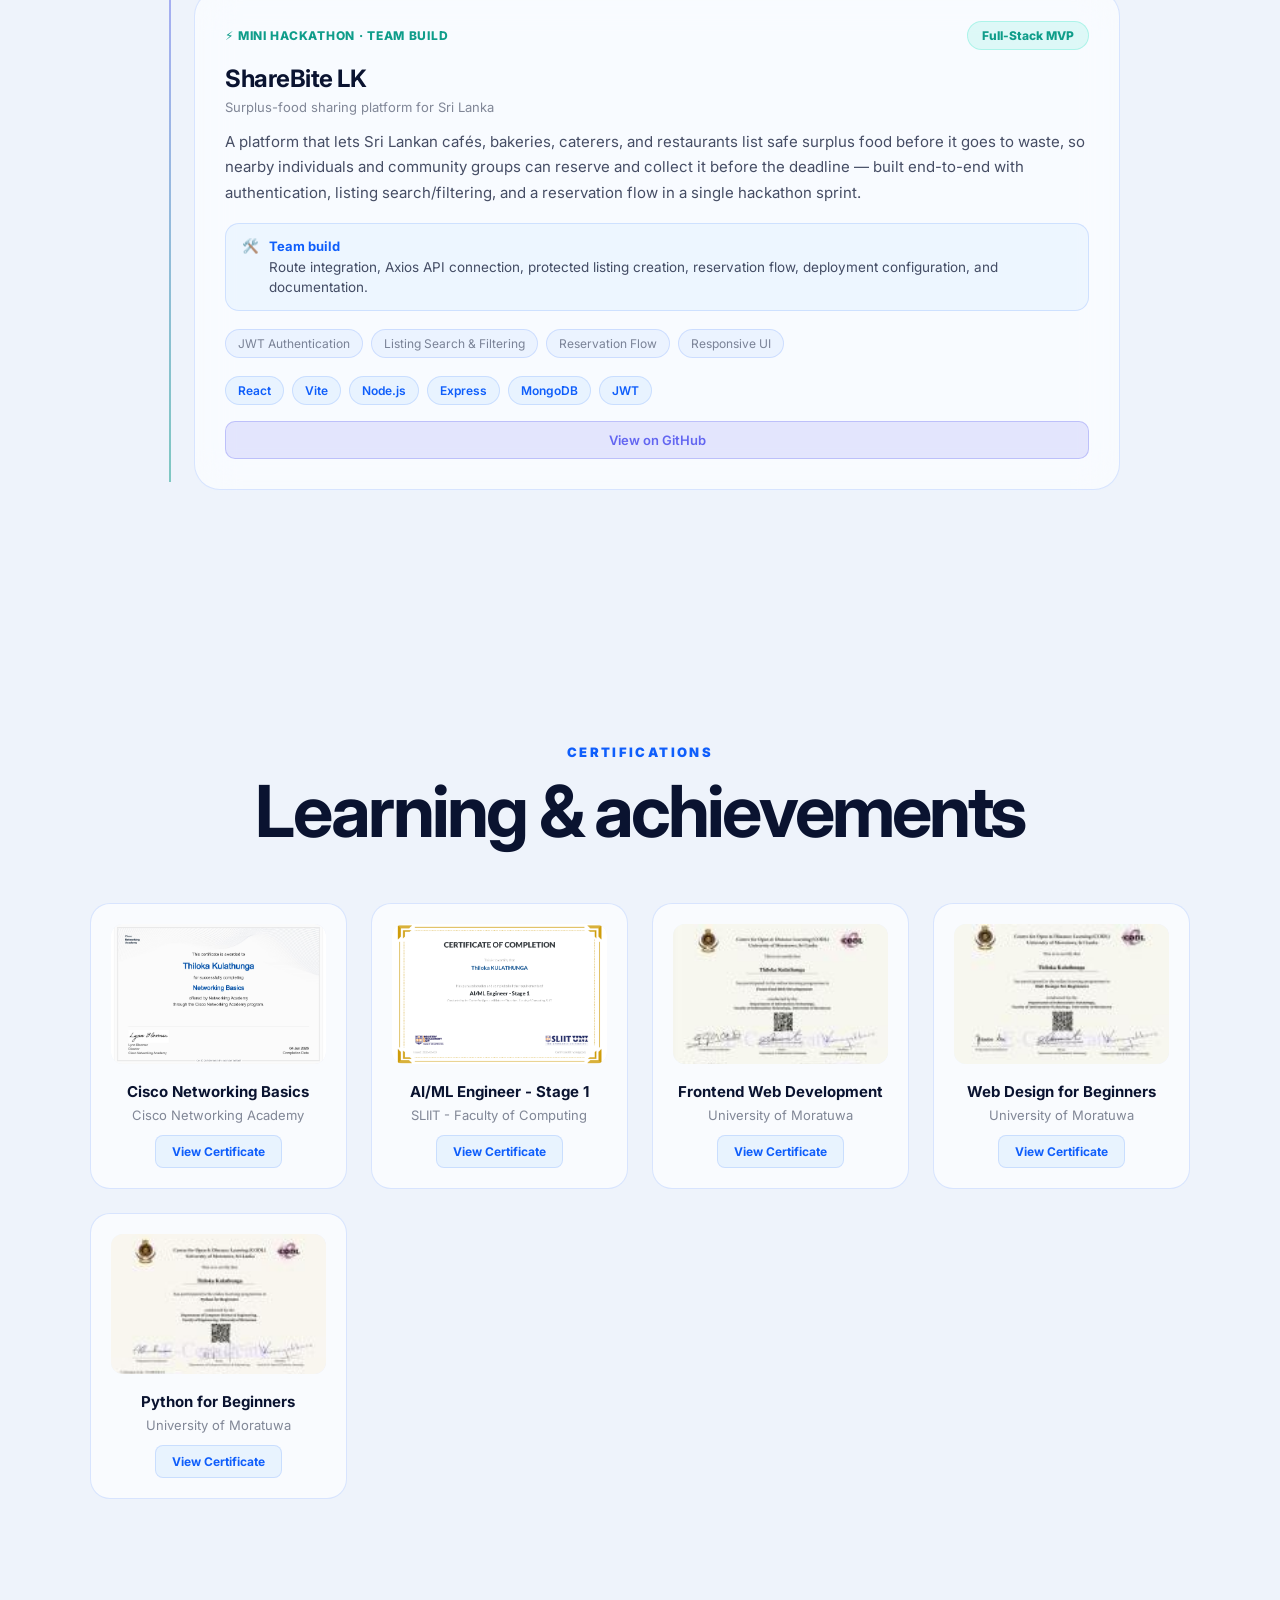
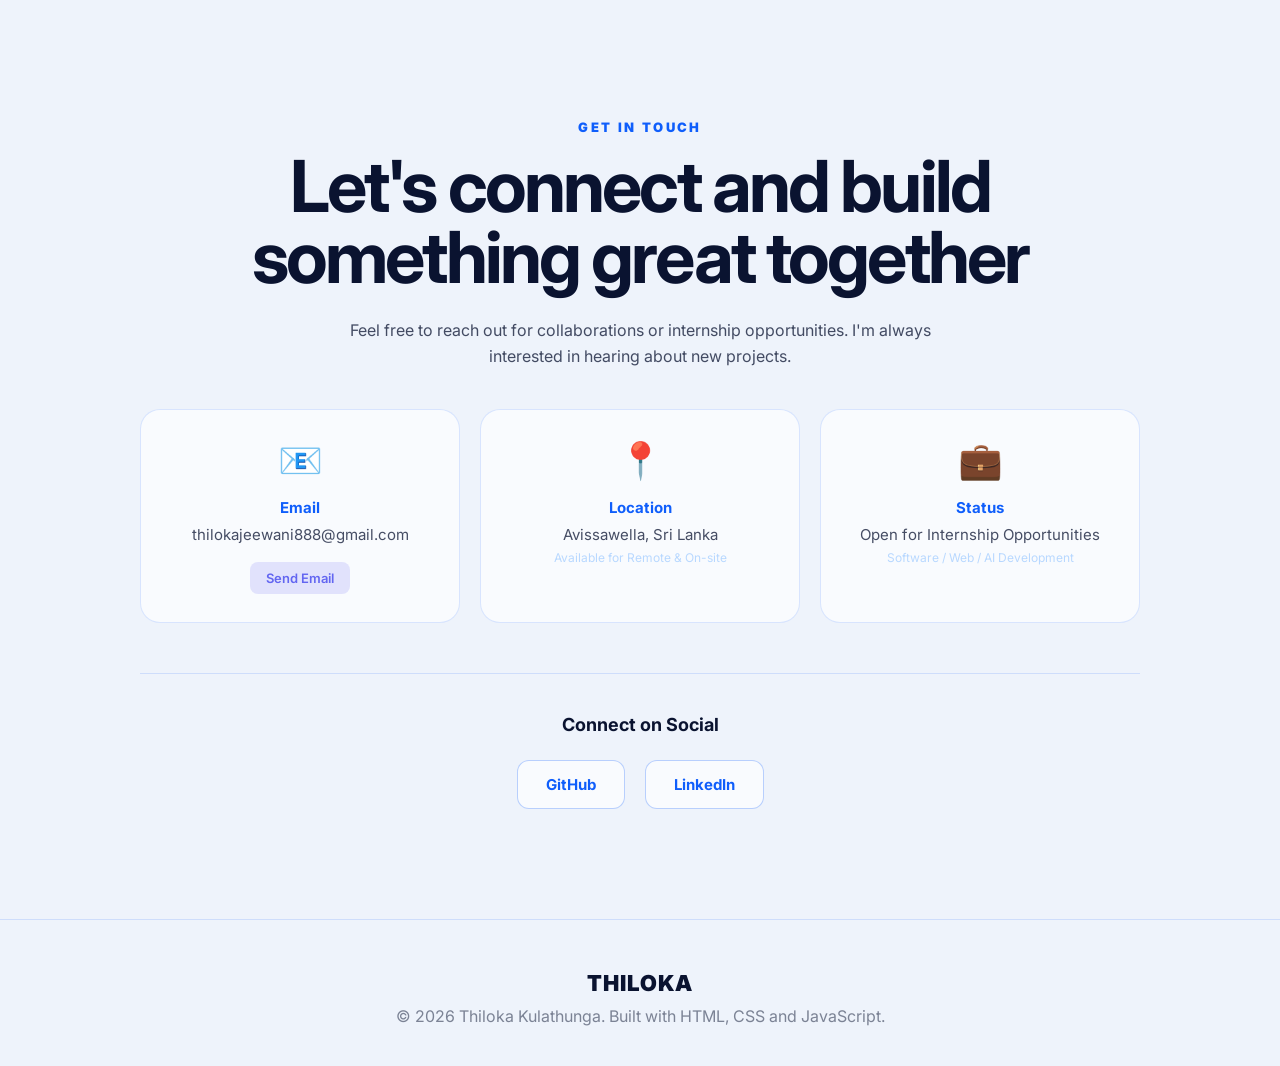
==== commit e997242e: "commit updates" ====
--- a/thiloka-portfolio/index.html
+++ b/thiloka-portfolio/index.html
@@ -12,6 +12,14 @@
 <body>
   <div class="preloader"><span>Thiloka.</span></div>
 
+  <div class="bg-layers" aria-hidden="true">
+    <div class="bg-orb orb-1"></div>
+    <div class="bg-orb orb-2"></div>
+    <div class="bg-orb orb-3"></div>
+    <div class="bg-grid"></div>
+  </div>
+  <div class="cursor-glow" aria-hidden="true"></div>
+
   <header class="navbar" id="navbar">
     <a class="logo" href="#home">Thiloka<span>.</span></a>
     <nav class="nav-links" id="navLinks">
@@ -19,10 +27,14 @@
       <a href="#about">About</a>
       <a href="#skills">Skills</a>
       <a href="#projects">Projects</a>
+      <a href="#hackathons">Hackathons</a>
       <a href="#contact">Contact</a>
     </nav>
-    <a class="hire-btn" href="mailto:thilokajeewani888@gmail.com">Hire Me</a>
-    <button class="menu-btn" id="menuBtn">☰</button>
+    <div class="nav-actions">
+      <button class="theme-toggle" id="themeToggle" aria-label="Toggle theme">🌙</button>
+      <a class="hire-btn" href="mailto:thilokajeewani888@gmail.com">Hire Me</a>
+      <button class="menu-btn" id="menuBtn">☰</button>
+    </div>
   </header>
 
   <main>
@@ -41,6 +53,7 @@
         <p class="hero-text">I build clean, responsive and user-friendly web applications while exploring AI, machine learning, NLP and database-driven software solutions. Passionate about full-stack development and creating impactful digital experiences.</p>
         <div class="hero-actions">
           <a href="#projects" class="btn primary">View My Work</a>
+          <a href="#hackathons" class="btn secondary">Hackathon Builds</a>
           <a href="assets/resume/Thiloka_kulathunga__CV.pdf" download class="btn secondary">Download CV</a>
           <a href="#contact" class="btn secondary">Contact Me</a>
         </div>
@@ -134,6 +147,10 @@
         <div class="stat-card">
           <h3>5+</h3>
           <p>Projects Completed</p>
+        </div>
+        <div class="stat-card">
+          <h3>2</h3>
+          <p>Hackathons &amp; CodeFests</p>
         </div>
         <div class="stat-card">
           <h3>10+</h3>
@@ -429,6 +446,84 @@
       </div>
     </section>
 
+    <section class="hackathons section" id="hackathons">
+      <div class="section-head reveal">
+        <span class="section-tag">Competitive Building</span>
+        <h2>Hackathons &amp; CodeFests</h2>
+        <p style="color:var(--text-dim);font-size:16px;max-width:600px;margin:0 auto">Shipping working software under a countdown clock, with a team, on a brief nobody wrote for me.</p>
+      </div>
+
+      <div class="hackathon-timeline">
+        <article class="hackathon-card reveal">
+          <span class="hackathon-dot"></span>
+          <div class="hackathon-head">
+            <span class="hackathon-event">🏆 SLIIT CodeFest 2026 · AI Competition, powered by IFS</span>
+            <span class="hackathon-result">Team Submission</span>
+          </div>
+          <h3>NeuroForge — Intelligent Document Assistant</h3>
+          <p class="hackathon-track">Sub-track 1C: Searching the Way a Human Does</p>
+          <p class="hackathon-desc">An agentic, multi-step retrieval assistant that reasons over a 415-document, ~1,277-page fictional archive the way a human researcher would: search, read, decide what's missing, search again, and only then answer — rather than a single-pass lookup. Built to plan and re-plan its retrieval strategy, flag incomplete or conflicting evidence, and trace every claim in its final answer back to a source document.</p>
+          <div class="hackathon-role">
+            <span>🛠️</span>
+            <div>
+              <strong>My contribution</strong>
+              <span>System integration, documentation, and submission — connecting the retrieval, reasoning, and evaluation pieces into one working pipeline and preparing the team's final report.</span>
+            </div>
+          </div>
+          <div class="hackathon-team">
+            <span class="team-chip">Team: NeuroForge</span>
+            <span class="team-chip">Retrieval &amp; Corpus Engineering</span>
+            <span class="team-chip">Agentic Reasoning &amp; Orchestration</span>
+            <span class="team-chip">Answer Synthesis &amp; Grounding</span>
+          </div>
+          <div class="tech-badges">
+            <span class="badge">Agentic RAG</span>
+            <span class="badge">Python</span>
+            <span class="badge">LLM Orchestration</span>
+            <span class="badge">Evaluation Pipelines</span>
+          </div>
+          <div class="project-links">
+            <a href="https://github.com/BinaliAssalaarachchi/NeuroForge-Codefest2026" target="_blank" class="link-btn github-btn">View on GitHub</a>
+          </div>
+        </article>
+
+        <article class="hackathon-card reveal">
+          <span class="hackathon-dot"></span>
+          <div class="hackathon-head">
+            <span class="hackathon-event">⚡ Mini Hackathon · Team Build</span>
+            <span class="hackathon-result">Full-Stack MVP</span>
+          </div>
+          <h3>ShareBite LK</h3>
+          <p class="hackathon-track">Surplus-food sharing platform for Sri Lanka</p>
+          <p class="hackathon-desc">A platform that lets Sri Lankan cafés, bakeries, caterers, and restaurants list safe surplus food before it goes to waste, so nearby individuals and community groups can reserve and collect it before the deadline — built end-to-end with authentication, listing search/filtering, and a reservation flow in a single hackathon sprint.</p>
+          <div class="hackathon-role">
+            <span>🛠️</span>
+            <div>
+              <strong>Team build</strong>
+              <span>Route integration, Axios API connection, protected listing creation, reservation flow, deployment configuration, and documentation.</span>
+            </div>
+          </div>
+          <div class="hackathon-team">
+            <span class="team-chip">JWT Authentication</span>
+            <span class="team-chip">Listing Search &amp; Filtering</span>
+            <span class="team-chip">Reservation Flow</span>
+            <span class="team-chip">Responsive UI</span>
+          </div>
+          <div class="tech-badges">
+            <span class="badge">React</span>
+            <span class="badge">Vite</span>
+            <span class="badge">Node.js</span>
+            <span class="badge">Express</span>
+            <span class="badge">MongoDB</span>
+            <span class="badge">JWT</span>
+          </div>
+          <div class="project-links">
+            <a href="https://github.com/ThisulHerath/ShareBite-LK" target="_blank" class="link-btn github-btn">View on GitHub</a>
+          </div>
+        </article>
+      </div>
+    </section>
+
     <section class="certifications section" id="certifications">
       <div class="section-head reveal">
         <p class="section-tag">Certifications</p>
--- a/thiloka-portfolio/style.css
+++ b/thiloka-portfolio/style.css
@@ -1 +1,335 @@
-*{margin:0;padding:0;box-sizing:border-box}html{scroll-behavior:smooth}body{font-family:Inter,system-ui,sans-serif;background:#061125;color:#f5f8ff;overflow-x:hidden}a{text-decoration:none;color:inherit}.preloader{position:fixed;inset:0;background:#0f5efb;z-index:99999;display:grid;place-items:center;animation:loadUp 1.4s ease 1s forwards}.preloader span{font-size:clamp(42px,9vw,120px);font-weight:900;letter-spacing:-.08em;color:#fff}@keyframes loadUp{to{transform:translateY(-100%)}}.navbar{position:fixed;top:18px;left:50%;transform:translateX(-50%);width:min(1120px,92%);z-index:1000;display:flex;align-items:center;justify-content:space-between;padding:14px 18px;border:1px solid rgba(74,168,255,.18);background:rgba(8,17,41,.72);backdrop-filter:blur(18px);border-radius:999px;transition:.3s}.logo{font-weight:900;font-size:24px}.logo span,.section-tag{color:#74bcff}.nav-links{display:flex;gap:28px}.nav-links a{font-size:14px;color:rgba(245,248,255,.82);font-weight:600}.nav-links a:hover{color:#fff}.hire-btn,.btn{border-radius:999px;font-weight:800;transition:.25s}.hire-btn{padding:11px 18px;background:rgba(116,188,255,.12);border:1px solid rgba(116,188,255,.24)}.menu-btn{display:none;background:none;border:0;color:#fff;font-size:26px}.hero{position:relative;min-height:100vh;display:grid;grid-template-columns:1.05fr .95fr;align-items:center;gap:50px;padding:130px 7% 70px;background:radial-gradient(circle at right,#0d3a7d 0,#061125 42%,#020814 100%)}.hero:before{content:"";position:absolute;inset:0;background:linear-gradient(rgba(255,255,255,.04) 1px,transparent 1px),linear-gradient(90deg,rgba(255,255,255,.04) 1px,transparent 1px);background-size:44px 44px}.hero>*{position:relative}.eyebrow,.section-tag{text-transform:uppercase;letter-spacing:.18em;font-size:13px;font-weight:900;margin-bottom:16px}.hero h1{font-size:clamp(46px,8vw,105px);line-height:.9;letter-spacing:-.07em;margin-bottom:24px}.hero h1 span{-webkit-text-stroke:1.5px #fff;color:transparent}.hero-text{max-width:650px;font-size:18px;color:rgba(245,248,255,.82);line-height:1.7}.hero-actions{display:flex;gap:14px;margin-top:32px}.btn{display:inline-flex;padding:15px 24px}.primary{background:#74bcff;color:#020814}.secondary{background:rgba(116,188,255,.12);border:1px solid rgba(116,188,255,.28);backdrop-filter:blur(10px)}.btn:hover,.hire-btn:hover{transform:translateY(-3px)}.hero-card{justify-self:center;position:relative}.hero-card img{width:min(430px,85vw);border-radius:36px;border:1px solid rgba(116,188,255,.18);box-shadow:0 50px 140px rgba(116,188,255,.2);object-fit:cover}.hero-overlay{position:absolute;left:0;top:0;width:50%;height:100%;background-image:url('assets/profile.png');background-size:cover;background-position:center;background-repeat:no-repeat;filter:blur(40px);opacity:.25;z-index:0;pointer-events:none}.status-card{position:absolute;left:-28px;bottom:35px;background:#0f5efb;color:#fff;padding:18px;border-radius:22px;box-shadow:0 20px 50px rgba(15,94,251,.28)}.status-card span{display:block;font-size:12px;margin-top:4px}.scroll-down{position:absolute;bottom:22px;left:50%;font-size:30px;animation:bounce 1.2s infinite}@keyframes bounce{50%{transform:translateY(8px)}}.section{padding:110px 7%}.about{display:grid;grid-template-columns:.85fr 1.15fr;gap:70px;align-items:center;background:linear-gradient(180deg,#0a1c3a 0,#081324 100%);color:#f5f8ff}.lanyard{width:16px;height:110px;background:#74bcff;margin:0 auto;border-radius:0 0 10px 10px}.id-card{width:min(340px,85vw);margin:auto;background:linear-gradient(180deg,#08172e 0,#0a1c3a 100%);border-radius:30px;padding:20px;transform:rotate(-3deg);box-shadow:0 30px 70px rgba(14,35,78,.35);text-align:center;color:#fff}.id-card img{width:100%;height:360px;object-fit:cover;border-radius:22px}.id-card h3{font-size:38px;letter-spacing:-.05em;margin-top:15px}.about h2,.section-head h2,.contact h2{font-size:clamp(38px,6vw,82px);letter-spacing:-.06em;line-height:.95;margin-bottom:24px}.about p{font-size:18px;line-height:1.75;color:rgba(245,248,255,.88)}.quick-info{display:flex;gap:12px;flex-wrap:wrap;margin-top:26px}.quick-info span,.cert-list span{background:rgba(116,188,255,.14);padding:12px 16px;border-radius:999px;font-weight:800;color:#e9f3ff}.skills,.projects,.certifications{background:#071128;color:#f5f8ff}.section-head{text-align:center;max-width:800px;margin:0 auto 55px}.skills-grid,.project-grid,.process-grid{display:grid;grid-template-columns:repeat(3,1fr);gap:22px}.skill-box,.project-card,.process-card{border:1px solid rgba(116,188,255,.16);border-radius:30px;padding:28px;background:rgba(11,21,42,.9);box-shadow:0 18px 50px rgba(10,24,55,.24);transition:.25s}.project-card{display:flex;flex-direction:column}.project-footer{margin-top:auto;padding-top:16px;border-top:1px solid rgba(116,188,255,.12)}.github-btn{display:inline-block;margin-top:12px;padding:10px 14px;background:rgba(116,188,255,.16);border-radius:8px;color:#74bcff;font-size:13px;font-weight:700;transition:.25s;cursor:pointer}.project-link:hover .github-btn{background:rgba(116,188,255,.28);color:#fff}.skill-box:hover,.project-card:hover,.process-card:hover{transform:translateY(-8px);box-shadow:0 28px 90px rgba(30,120,225,.24)}.project-link{cursor:pointer;display:block;text-decoration:none;color:inherit}.project-link:hover{box-shadow:0 30px 100px rgba(74,188,255,.35) !important}.skill-box h3,.project-card h3,.process-card h3{font-size:24px;margin-bottom:12px}.skill-box p,.project-card p,.process-card p{color:#cbd7f3;line-height:1.65}.process{background:linear-gradient(180deg,rgba(10,20,42,.96) 0,rgba(5,11,26,.98) 100%);color:#f5f8ff;background-image:linear-gradient(rgba(116,188,255,.1) 1px,transparent 1px),linear-gradient(90deg,rgba(116,188,255,.1) 1px,transparent 1px);background-size:36px 36px}.process-card:nth-child(even){transform:rotate(-2deg)}.process-card:nth-child(odd){transform:rotate(2deg)}.process-card span,.project-card span{display:inline-block;color:#74bcff;font-weight:900;margin-bottom:20px}.project-card small{display:block;margin-top:18px;font-weight:900;color:#b8d8ff}.project-card img{width:100%;height:220px;object-fit:cover}.project-content{padding:20px}.tech-stack{display:flex;flex-wrap:wrap;gap:8px;margin:15px 0}.tech-stack span{background:#eef2ff;color:#4338ca;padding:6px 12px;border-radius:20px;font-size:13px}.section-title{text-align:center;font-size:2.5rem;margin-bottom:40px;position:relative}.section-title::after{content:'';width:80px;height:4px;background:#6366f1;position:absolute;bottom:-10px;left:50%;transform:translateX(-50%)}.social-buttons{display:flex;gap:12px;margin-top:20px}.social-btn{padding:10px 16px;background:rgba(116,188,255,.16);border:1px solid rgba(116,188,255,.24);border-radius:8px;color:#74bcff;font-weight:600;transition:.25s;font-size:14px}.social-btn:hover{background:rgba(116,188,255,.28);color:#fff}.stats{background:rgba(7,17,40,.5)}.stats-container{display:grid;grid-template-columns:repeat(3,1fr);gap:24px;max-width:900px;margin:0 auto}.stat-card{text-align:center;padding:30px;background:rgba(116,188,255,.08);border:1px solid rgba(116,188,255,.16);border-radius:16px;transition:.3s}.stat-card:hover{background:rgba(116,188,255,.12);transform:translateY(-5px)}.stat-card h3{font-size:2.5rem;color:#74bcff;margin-bottom:8px}.stat-card p{color:rgba(245,248,255,.8);font-size:15px}.best-projects{background:#071128}.featured-projects{display:grid;grid-template-columns:repeat(3,1fr);gap:28px}.featured-card{background:rgba(11,21,42,.9);border:1px solid rgba(116,188,255,.16);border-radius:16px;overflow:hidden;transition:.3s}.featured-card img{width:100%;height:200px;object-fit:cover}.featured-card:hover{transform:translateY(-8px);box-shadow:0 20px 60px rgba(30,120,225,.2)}.featured-card h3{padding:20px 20px 8px;font-size:20px;color:#f5f8ff}.featured-card p{padding:0 20px;color:#cbd7f3;font-size:14px;line-height:1.6}.featured-tags{display:flex;flex-wrap:wrap;gap:8px;padding:15px 20px;border-top:1px solid rgba(116,188,255,.12)}.featured-tags span{background:#eef2ff;color:#4338ca;padding:4px 10px;border-radius:16px;font-size:12px;font-weight:600}.contact-cards{display:grid;grid-template-columns:repeat(3,1fr);gap:20px;margin:30px 0;max-width:900px;margin-left:auto;margin-right:auto}.contact-card{background:rgba(116,188,255,.08);border:1px solid rgba(116,188,255,.16);border-radius:12px;padding:20px;text-align:center;transition:.3s}.contact-card:hover{background:rgba(116,188,255,.12);transform:translateY(-4px)}.contact-icon{font-size:32px;display:block;margin-bottom:12px}.contact-card p{color:rgba(245,248,255,.9);font-size:15px}.cert-list{display:flex;gap:14px;flex-wrap:wrap;justify-content:center}.cert-list span{background:rgba(116,188,255,.18);color:#eef6ff;padding:14px 18px;border-radius:999px;font-weight:700}.cert-gallery{display:grid;grid-template-columns:repeat(auto-fit,minmax(240px,1fr));gap:24px;max-width:1100px;margin:0 auto}.cert-card{background:rgba(11,21,42,.8);border:1px solid rgba(116,188,255,.16);border-radius:16px;overflow:hidden;transition:all .3s ease;display:flex;flex-direction:column}.cert-card:hover{transform:translateY(-8px);border-color:rgba(116,188,255,.32);box-shadow:0 20px 50px rgba(30,120,225,.2)}.cert-card img{width:100%;height:200px;object-fit:cover;display:block}.cert-card h4{font-size:16px;margin-top:16px;margin-left:16px;color:#f5f8ff;font-weight:700}.cert-card p{font-size:13px;color:rgba(245,248,255,.7);margin-left:16px;margin-right:16px;flex-grow:1}.cert-link{display:inline-block;margin:12px 16px 16px 16px;padding:10px 16px;background:rgba(99,102,241,.2);color:#6366f1;border-radius:6px;font-weight:600;font-size:13px;transition:all .3s ease;text-align:center}.cert-link:hover{background:rgba(99,102,241,.35);color:#fff;box-shadow:0 6px 16px rgba(99,102,241,.2)}.cert-note{margin-top:24px;color:rgba(245,248,255,.78);font-size:15px;max-width:760px;margin:0 auto;text-align:center}.contact{background:linear-gradient(180deg,#020814 0,#071128 100%)}.contact-box{max-width:900px;margin:auto;text-align:center}.contact-links{display:flex;gap:14px;flex-wrap:wrap;justify-content:center;margin-top:34px}.contact-links a{padding:14px 18px;border:1px solid rgba(116,188,255,.22);border-radius:999px;background:rgba(116,188,255,.08);color:#eaf4ff}footer{background:linear-gradient(180deg,#031026 0,#091a38 100%);padding:60px 7%;text-align:center;position:relative;overflow:hidden}.footer-brand{font-size:clamp(32px,6vw,80px);font-weight:900;letter-spacing:-.05em;color:#74bcff;line-height:1}.footer-brand:after{content:'';position:absolute;left:50%;bottom:14px;transform:translateX(-50%);width:140px;height:4px;background:rgba(116,188,255,.35);border-radius:999px;box-shadow:0 0 24px rgba(116,188,255,.35)}.reveal{opacity:0;transform:translateY(30px);transition:1s}.reveal.active{opacity:1;transform:translateY(0)}.typing-container{margin:12px 0 24px 0;min-height:32px}.typing-text{font-size:16px;color:rgba(245,248,255,.88);font-weight:600;letter-spacing:.5px}.typing-label{color:#74bcff;font-weight:700}.typing-effect{display:inline;color:#6366f1;font-weight:700}.typing-cursor{display:inline-block;width:2px;height:24px;background:#6366f1;margin-left:4px;animation:blink .6s infinite}@keyframes blink{0%,50%{opacity:1}51%,100%{opacity:0}}.about-highlights{display:grid;grid-template-columns:repeat(auto-fit,minmax(250px,1fr));gap:20px;margin:30px 0}.highlight-item{display:flex;gap:16px;padding:20px;background:rgba(116,188,255,.08);border:1px solid rgba(116,188,255,.16);border-radius:12px;transition:all .3s ease}.highlight-item:hover{background:rgba(116,188,255,.12);transform:translateY(-4px);box-shadow:0 12px 30px rgba(30,120,225,.15)}.highlight-icon{font-size:32px;display:flex;align-items:center;min-width:40px}.highlight-content h4{color:#74bcff;margin-bottom:6px;font-size:16px}.highlight-content p{color:rgba(245,248,255,.8);font-size:14px;line-height:1.5}.education-timeline{margin:40px 0 30px 0;padding:30px;background:rgba(116,188,255,.06);border-left:3px solid #6366f1;border-radius:8px}.education-timeline h3{color:#74bcff;margin-bottom:25px;font-size:18px}.timeline-item{display:flex;gap:20px;margin-bottom:25px;position:relative}.timeline-item:last-child{margin-bottom:0}.timeline-dot{width:16px;height:16px;background:#6366f1;border-radius:50%;margin-top:6px;flex-shrink:0;box-shadow:0 0 0 4px rgba(99,102,241,.2)}.timeline-content{padding-bottom:20px}.timeline-year{color:#74bcff;font-weight:700;font-size:13px;letter-spacing:.5px;text-transform:uppercase}.timeline-title{color:#f5f8ff;font-weight:600;margin:6px 0;font-size:16px}.timeline-desc{color:rgba(245,248,255,.7);font-size:14px}.skills-container{max-width:1000px;margin:0 auto}.skill-category{margin-bottom:45px}.category-title{color:#74bcff;font-size:18px;font-weight:700;margin-bottom:25px;padding-bottom:12px;border-bottom:2px solid rgba(116,188,255,.2)}.skill-list{display:grid;gap:20px}.skill-item{background:rgba(11,21,42,.6);padding:16px;border-radius:8px;border:1px solid rgba(116,188,255,.12);transition:all .3s ease}.skill-item:hover{background:rgba(11,21,42,.9);border-color:rgba(116,188,255,.24);box-shadow:0 8px 20px rgba(30,120,225,.1)}.skill-header{display:flex;justify-content:space-between;align-items:center;margin-bottom:10px}.skill-name{color:#f5f8ff;font-weight:600;font-size:15px}.skill-level{color:#6366f1;font-weight:700;font-size:14px}.skill-bar{width:100%;height:6px;background:rgba(116,188,255,.1);border-radius:999px;overflow:hidden}.skill-progress{height:100%;background:linear-gradient(90deg,#6366f1,#4f46e5);border-radius:999px;transition:width .8s ease}.skill-item:hover .skill-progress{box-shadow:0 0 12px rgba(99,102,241,.5)}.skill-badges{display:grid;grid-template-columns:repeat(auto-fill,minmax(140px,1fr));gap:12px}.skill-badge{display:inline-block;padding:10px 16px;background:rgba(116,188,255,.12);border:1px solid rgba(116,188,255,.24);border-radius:24px;color:#74bcff;font-size:14px;font-weight:600;text-align:center;transition:all .3s ease;cursor:default}.skill-badge:hover{background:rgba(116,188,255,.22);border-color:rgba(116,188,255,.4);transform:translateY(-2px);box-shadow:0 6px 16px rgba(116,188,255,.2)}.projects-container{display:grid;grid-template-columns:repeat(auto-fit,minmax(320px,1fr));gap:28px}.project-card{background:rgba(11,21,42,.8);border:1px solid rgba(116,188,255,.16);border-radius:16px;overflow:hidden;transition:all .4s cubic-bezier(.4,0,.2,1);display:flex;flex-direction:column;height:100%}.project-card:hover{transform:translateY(-12px);border-color:rgba(116,188,255,.32);box-shadow:0 24px 48px rgba(30,120,225,.25);background:rgba(11,21,42,.95)}.featured-project .project-image-wrapper{position:relative;width:100%;height:220px;overflow:hidden;background:linear-gradient(135deg,rgba(99,102,241,.1),rgba(30,120,225,.1))}.project-image-wrapper img{width:100%;height:100%;object-fit:cover;transition:transform .4s ease}.project-card:hover .project-image-wrapper img{transform:scale(1.08)}.project-overlay{position:absolute;inset:0;background:rgba(6,17,37,.8);display:flex;align-items:center;justify-content:center;opacity:0;transition:opacity .3s ease}.project-card:hover .project-overlay{opacity:1}.project-btn{padding:12px 24px;background:#6366f1;color:#fff;border-radius:8px;font-weight:600;font-size:14px;transition:all .3s ease}.project-btn:hover{background:#4f46e5;box-shadow:0 8px 20px rgba(99,102,241,.4)}.project-info{padding:24px;flex:1;display:flex;flex-direction:column}.project-badge{display:inline-block;padding:6px 12px;background:rgba(99,102,241,.2);color:#6366f1;border-radius:999px;font-size:12px;font-weight:700;text-transform:uppercase;letter-spacing:.5px;margin-bottom:12px;width:fit-content}.project-card h3{color:#f5f8ff;font-size:20px;margin-bottom:12px;line-height:1.3;font-weight:700}.project-card p{color:rgba(245,248,255,.8);font-size:14px;line-height:1.6;margin-bottom:16px;flex:1}.tech-badges{display:flex;flex-wrap:wrap;gap:8px;margin-bottom:16px}.badge{display:inline-block;padding:6px 12px;background:rgba(116,188,255,.12);color:#74bcff;border-radius:999px;font-size:12px;font-weight:600}.project-links{display:flex;gap:12px;flex-wrap:wrap;margin-top:auto}.link-btn{flex:1;min-width:120px;padding:10px 16px;background:rgba(116,188,255,.12);border:1px solid rgba(116,188,255,.24);color:#74bcff;border-radius:8px;font-weight:600;font-size:13px;text-align:center;transition:all .3s ease}.link-btn:hover{background:rgba(116,188,255,.22);border-color:rgba(116,188,255,.4);color:#fff}.github-btn{background:rgba(99,102,241,.15);border-color:rgba(99,102,241,.3);color:#6366f1}.github-btn:hover{background:rgba(99,102,241,.25);border-color:rgba(99,102,241,.5);color:#fff;box-shadow:0 6px 16px rgba(99,102,241,.2)}.contact-subtitle{color:rgba(245,248,255,.8);font-size:16px;line-height:1.6;margin-bottom:40px;max-width:600px}.contact-cards-wrapper{display:grid;grid-template-columns:repeat(auto-fit,minmax(260px,1fr));gap:20px;margin:40px 0}.contact-card{background:linear-gradient(135deg,rgba(99,102,241,.12),rgba(116,188,255,.08));border:1px solid rgba(116,188,255,.2);border-radius:16px;padding:28px;text-align:center;transition:all .3s ease;cursor:pointer}.contact-card:hover{background:linear-gradient(135deg,rgba(99,102,241,.18),rgba(116,188,255,.14));border-color:rgba(116,188,255,.4);transform:translateY(-8px);box-shadow:0 16px 40px rgba(30,120,225,.2)}.contact-icon{font-size:40px;display:block;margin-bottom:16px;transition:transform .3s ease}.contact-card:hover .contact-icon{transform:scale(1.15)}.contact-card h4{color:#74bcff;font-size:16px;font-weight:700;margin-bottom:8px}.contact-card p{color:rgba(245,248,255,.85);font-size:15px;margin:8px 0}.contact-link{display:inline-block;margin-top:12px;padding:8px 16px;background:rgba(99,102,241,.2);color:#6366f1;border-radius:6px;font-weight:600;font-size:13px;transition:all .3s ease}.contact-link:hover{background:rgba(99,102,241,.35);color:#fff}.social-links-section{text-align:center;margin-top:50px;padding-top:40px;border-top:1px solid rgba(116,188,255,.12)}.social-links-section h3{color:#f5f8ff;margin-bottom:25px;font-size:18px}.social-links{display:flex;justify-content:center;gap:20px;flex-wrap:wrap}.social-link{display:inline-flex;align-items:center;justify-content:center;padding:14px 28px;background:rgba(116,188,255,.12);border:2px solid rgba(116,188,255,.24);border-radius:12px;color:#74bcff;font-weight:700;font-size:15px;transition:all .3s ease;gap:8px}.social-link:hover{background:rgba(116,188,255,.22);border-color:rgba(116,188,255,.4);color:#fff;transform:translateY(-4px);box-shadow:0 12px 28px rgba(116,188,255,.2)}.social-link.github:hover{border-color:#333}.social-link.linkedin:hover{border-color:#0a66c2}@media(max-width:1200px){.hero{gap:40px;padding:100px 6% 50px}.projects-container{grid-template-columns:repeat(auto-fit,minmax(300px,1fr))}}@media(max-width:900px){.hero{grid-template-columns:1fr;text-align:center;padding:100px 6% 60px}.hero-content{order:2}.hero-card{order:1;margin-bottom:20px}.hero-actions{justify-content:center;flex-wrap:wrap}.social-buttons{justify-content:center}.about-highlights{grid-template-columns:1fr}.education-timeline{margin-left:0}.skills-badges{grid-template-columns:repeat(auto-fill,minmax(120px,1fr));gap:10px}.projects-container{grid-template-columns:1fr}.contact-cards-wrapper{grid-template-columns:repeat(auto-fit,minmax(200px,1fr));gap:16px}.cert-gallery{grid-template-columns:repeat(auto-fit,minmax(220px,1fr));gap:20px}.social-links{flex-direction:column;align-items:stretch}.social-link{width:100%}.section{padding:60px 6%}}@media(max-width:600px){.hero{min-height:90vh;padding:80px 5% 40px;gap:30px}.hero h1{font-size:clamp(32px,8vw,60px)}.typing-text{font-size:14px}.project-card h3{font-size:18px}.contact-subtitle{font-size:14px}.about-highlights{grid-template-columns:1fr}.skill-badges{grid-template-columns:repeat(2,1fr)}.cert-gallery{grid-template-columns:1fr}.section{padding:50px 5%}}.btn{position:relative;overflow:hidden}.btn::before{content:'';position:absolute;top:50%;left:50%;width:0;height:0;border-radius:50%;background:rgba(255,255,255,.2);transform:translate(-50%,-50%);transition:width .6s,height .6s}.btn:hover::before{width:300px;height:300px}.social-btn{display:inline-flex;align-items:center;gap:6px;position:relative;z-index:1}.social-icon{transition:transform .3s ease}.social-btn:hover .social-icon{transform:scale(1.2) rotate(10deg)}img[loading="lazy"]{background:linear-gradient(90deg,rgba(116,188,255,.1),rgba(99,102,241,.1),rgba(116,188,255,.1));background-size:200% 100%;animation:shimmer 2s infinite}@keyframes shimmer{0%{background-position:200% 0}100%{background-position:-200% 0}}@media(max-width:900px){.nav-links,.hire-btn{display:none}.menu-btn{display:block}.nav-links.open{display:flex;position:absolute;top:68px;left:0;right:0;background:rgba(12,42,98,.96);border-radius:26px;flex-direction:column;padding:24px}.hero,.about{grid-template-columns:1fr;text-align:center}.skills-grid,.project-grid,.process-grid{grid-template-columns:1fr}.hero-actions{justify-content:center}.status-card{left:10px;right:10px}.section{padding:80px 6%}}
+/* ============================================
+   THILOKA KULATHUNGA — PORTFOLIO
+   Layered glass / motion-blur design system
+============================================ */
+
+:root{
+  --bg:#05070f;
+  --bg-soft:#0a1024;
+  --bg-deep:#020510;
+  --surface:rgba(16,25,52,.55);
+  --surface-strong:rgba(16,25,52,.82);
+  --surface-solid:#0b1530;
+  --border:rgba(116,188,255,.16);
+  --border-strong:rgba(116,188,255,.32);
+  --text:#f5f8ff;
+  --text-dim:rgba(245,248,255,.78);
+  --text-mute:rgba(245,248,255,.52);
+  --accent:#74bcff;
+  --accent-strong:#0f5efb;
+  --accent-2:#6366f1;
+  --accent-3:#38e8c6;
+  --accent-grad:linear-gradient(120deg,#0f5efb,#6366f1 52%,#38e8c6);
+  --shadow-color:30,120,225;
+  --grid-line:rgba(116,188,255,.08);
+  --glass-blur:20px;
+  --scroll-blur:0px;
+  color-scheme:dark;
+}
+
+[data-theme="light"]{
+  --bg:#eef3fb;
+  --bg-soft:#e4ecfa;
+  --bg-deep:#dfe9fa;
+  --surface:rgba(255,255,255,.62);
+  --surface-strong:rgba(255,255,255,.86);
+  --surface-solid:#ffffff;
+  --border:rgba(15,94,251,.14);
+  --border-strong:rgba(15,94,251,.28);
+  --text:#0a1330;
+  --text-dim:rgba(10,19,48,.75);
+  --text-mute:rgba(10,19,48,.5);
+  --accent:#0f5efb;
+  --accent-strong:#0f5efb;
+  --accent-2:#6366f1;
+  --accent-3:#0f9d8a;
+  --grid-line:rgba(15,94,251,.07);
+  --shadow-color:15,60,150;
+  color-scheme:light;
+}
+
+*{margin:0;padding:0;box-sizing:border-box}
+html{scroll-behavior:smooth}
+body{
+  font-family:Inter,system-ui,sans-serif;
+  background:var(--bg);
+  color:var(--text);
+  overflow-x:hidden;
+  transition:background .5s ease,color .5s ease;
+}
+a{text-decoration:none;color:inherit}
+::selection{background:var(--accent-2);color:#fff}
+
+/* reduced motion */
+@media (prefers-reduced-motion:reduce){
+  *{animation-duration:.01ms !important;animation-iteration-count:1 !important;transition-duration:.01ms !important;scroll-behavior:auto !important}
+}
+
+/* ============ Ambient background layers (parallax + blur) ============ */
+.bg-layers{position:fixed;inset:0;z-index:-1;overflow:hidden;pointer-events:none}
+.bg-orb{position:absolute;border-radius:50%;filter:blur(90px);opacity:.35;will-change:transform}
+.orb-1{width:560px;height:560px;top:-160px;left:-120px;background:radial-gradient(circle,#0f5efb,transparent 70%)}
+.orb-2{width:480px;height:480px;top:38%;right:-160px;background:radial-gradient(circle,#6366f1,transparent 70%)}
+.orb-3{width:420px;height:420px;bottom:-140px;left:30%;background:radial-gradient(circle,#38e8c6,transparent 70%)}
+.bg-grid{position:absolute;inset:0;background-image:linear-gradient(var(--grid-line) 1px,transparent 1px),linear-gradient(90deg,var(--grid-line) 1px,transparent 1px);background-size:46px 46px;mask-image:radial-gradient(circle at 50% 20%,#000 0%,transparent 75%)}
+
+/* ============ Preloader ============ */
+.preloader{position:fixed;inset:0;background:var(--accent-strong);z-index:99999;display:grid;place-items:center;animation:loadUp 1.4s ease 1s forwards}
+.preloader span{font-size:clamp(42px,9vw,120px);font-weight:900;letter-spacing:-.08em;color:#fff}
+@keyframes loadUp{to{transform:translateY(-100%)}}
+
+/* ============ Navbar ============ */
+.navbar{position:fixed;top:18px;left:50%;transform:translateX(-50%);width:min(1160px,92%);z-index:1000;display:flex;align-items:center;justify-content:space-between;gap:10px;padding:14px 18px;border:1px solid var(--border);background:var(--surface);backdrop-filter:blur(var(--glass-blur)) saturate(140%);-webkit-backdrop-filter:blur(var(--glass-blur)) saturate(140%);border-radius:999px;transition:.35s}
+.navbar.scrolled{background:var(--surface-strong);box-shadow:0 12px 40px rgba(var(--shadow-color),.16)}
+.logo{font-weight:900;font-size:24px}
+.logo span,.section-tag{color:var(--accent)}
+.nav-links{display:flex;gap:28px}
+.nav-links a{font-size:14px;color:var(--text-dim);font-weight:600;position:relative}
+.nav-links a::after{content:'';position:absolute;left:0;bottom:-6px;width:0;height:2px;background:var(--accent-grad);transition:width .3s ease}
+.nav-links a:hover{color:var(--text)}
+.nav-links a:hover::after{width:100%}
+.nav-actions{display:flex;align-items:center;gap:10px}
+.hire-btn,.btn{border-radius:999px;font-weight:800;transition:.25s}
+.hire-btn{padding:11px 18px;background:rgba(116,188,255,.12);border:1px solid var(--border-strong);color:var(--text)}
+.theme-toggle{width:44px;height:44px;border-radius:50%;border:1px solid var(--border-strong);background:rgba(116,188,255,.1);color:var(--text);font-size:18px;display:grid;place-items:center;cursor:pointer;transition:.3s}
+.theme-toggle:hover{transform:rotate(20deg) scale(1.06);background:rgba(116,188,255,.2)}
+.menu-btn{display:none;background:none;border:0;color:var(--text);font-size:26px}
+
+/* ============ Hero ============ */
+.hero{position:relative;min-height:100vh;display:grid;grid-template-columns:1.05fr .95fr;align-items:center;gap:50px;padding:150px 7% 80px}
+.hero:before{content:"";position:absolute;inset:0;background:linear-gradient(rgba(255,255,255,.03) 1px,transparent 1px),linear-gradient(90deg,rgba(255,255,255,.03) 1px,transparent 1px);background-size:44px 44px;mask-image:linear-gradient(180deg,#000,transparent 85%)}
+.hero>*{position:relative}
+.eyebrow,.section-tag{text-transform:uppercase;letter-spacing:.18em;font-size:13px;font-weight:900;margin-bottom:16px}
+.eyebrow{display:inline-flex;align-items:center;gap:8px;color:var(--accent);padding:8px 16px;border:1px solid var(--border-strong);border-radius:999px;background:var(--surface)}
+.hero h1{font-size:clamp(46px,8vw,100px);line-height:.94;letter-spacing:-.05em;margin-bottom:24px}
+.hero h1 span{background:var(--accent-grad);-webkit-background-clip:text;background-clip:text;color:transparent}
+.hero-text{max-width:650px;font-size:18px;color:var(--text-dim);line-height:1.7}
+.typing-container{margin:18px 0 6px}
+.typing-label{color:var(--text-mute);font-weight:600;font-size:15px}
+.typing-effect{color:var(--accent);font-weight:800;font-size:17px}
+.typing-cursor{color:var(--accent);animation:blink 1s step-end infinite}
+@keyframes blink{50%{opacity:0}}
+.hero-actions{display:flex;gap:14px;margin-top:32px;flex-wrap:wrap}
+.btn{display:inline-flex;padding:15px 24px;position:relative;overflow:hidden}
+.primary{background:var(--accent-grad);color:#020814;box-shadow:0 16px 40px rgba(var(--shadow-color),.35)}
+.secondary{background:var(--surface);border:1px solid var(--border-strong);backdrop-filter:blur(10px);color:var(--text)}
+.btn:hover,.hire-btn:hover{transform:translateY(-3px)}
+.btn::before{content:'';position:absolute;top:50%;left:50%;width:0;height:0;border-radius:50%;background:rgba(255,255,255,.25);transform:translate(-50%,-50%);transition:width .6s,height .6s}
+.btn:hover::before{width:340px;height:340px}
+
+.hero-card{justify-self:center;position:relative}
+.hero-card img{width:min(430px,85vw);border-radius:36px;border:1px solid var(--border-strong);box-shadow:0 50px 140px rgba(var(--shadow-color),.22);object-fit:cover;transition:transform .5s cubic-bezier(.2,.8,.2,1)}
+.hero-overlay{position:absolute;left:0;top:0;width:50%;height:100%;background-image:url('assets/profile.png');background-size:cover;background-position:center;background-repeat:no-repeat;filter:blur(46px);opacity:.22;z-index:0;pointer-events:none}
+.status-card{position:absolute;left:-28px;bottom:35px;background:var(--accent-strong);color:#fff;padding:18px;border-radius:22px;box-shadow:0 20px 50px rgba(15,94,251,.3);backdrop-filter:blur(10px)}
+.status-card span{display:block;font-size:12px;margin-top:4px}
+.scroll-down{position:absolute;bottom:22px;left:50%;font-size:26px;animation:bounce 1.2s infinite;color:var(--text-dim)}
+@keyframes bounce{50%{transform:translateY(8px)}}
+
+.social-buttons{display:flex;gap:12px;margin-top:20px}
+.social-btn{display:inline-flex;align-items:center;gap:6px;position:relative;z-index:1;padding:10px 16px;background:var(--surface);border:1px solid var(--border-strong);border-radius:8px;color:var(--accent);font-weight:600;transition:.25s;font-size:14px}
+.social-btn:hover{background:rgba(116,188,255,.24);color:var(--text)}
+.social-icon{transition:transform .3s ease}
+.social-btn:hover .social-icon{transform:scale(1.2) rotate(10deg)}
+
+/* ============ Sections shared ============ */
+.section{padding:110px 7%}
+.section-head{text-align:center;max-width:800px;margin:0 auto 55px}
+.about h2,.section-head h2,.contact h2{font-size:clamp(36px,5.6vw,74px);letter-spacing:-.04em;line-height:1;margin-bottom:24px}
+
+/* reveal / motion-blur-on-scroll */
+.reveal{opacity:0;transform:translateY(34px) scale(.99);filter:blur(6px);transition:opacity .8s cubic-bezier(.2,.7,.2,1),transform .8s cubic-bezier(.2,.7,.2,1),filter .8s cubic-bezier(.2,.7,.2,1)}
+.reveal.active{opacity:1;transform:translateY(0) scale(1);filter:blur(0)}
+.motion-blur-scroll{filter:blur(var(--scroll-blur));transition:filter .12s linear}
+
+/* ============ About ============ */
+.about{display:grid;grid-template-columns:.85fr 1.15fr;gap:70px;align-items:center;background:linear-gradient(180deg,var(--bg-soft) 0,var(--bg) 100%);color:var(--text)}
+.badge-card{perspective:900px}
+.lanyard{width:16px;height:110px;background:var(--accent-grad);margin:0 auto;border-radius:0 0 10px 10px}
+.id-card{width:min(340px,85vw);margin:auto;background:linear-gradient(180deg,var(--surface-solid) 0,var(--bg-soft) 100%);border:1px solid var(--border);border-radius:30px;padding:20px;transform:rotate(-3deg);box-shadow:0 30px 70px rgba(var(--shadow-color),.28);text-align:center;color:var(--text);transition:transform .4s ease}
+.badge-card:hover .id-card{transform:rotate(0) translateY(-6px)}
+.id-card img{width:100%;height:360px;object-fit:cover;border-radius:22px}
+.id-card h3{font-size:38px;letter-spacing:-.05em;margin-top:15px}
+.about p{font-size:18px;line-height:1.75;color:var(--text-dim)}
+
+.about-highlights{display:grid;grid-template-columns:repeat(3,1fr);gap:16px;margin:30px 0}
+.highlight-item{display:flex;gap:12px;padding:18px;border:1px solid var(--border);border-radius:18px;background:var(--surface);backdrop-filter:blur(var(--glass-blur));transition:.3s}
+.highlight-item:hover{transform:translateY(-4px);border-color:var(--border-strong)}
+.highlight-icon{font-size:24px}
+.highlight-content h4{font-size:14px;margin-bottom:4px;color:var(--accent)}
+.highlight-content p{font-size:13px;color:var(--text-dim);line-height:1.5}
+
+.education-timeline{margin-top:34px}
+.education-timeline h3{font-size:18px;margin-bottom:18px;color:var(--accent)}
+.timeline-item{display:flex;gap:16px;padding-bottom:22px;position:relative;padding-left:6px}
+.timeline-item::before{content:'';position:absolute;left:15px;top:24px;bottom:-4px;width:2px;background:linear-gradient(var(--border-strong),transparent)}
+.timeline-item:last-child::before{display:none}
+.timeline-dot{width:12px;height:12px;border-radius:50%;background:var(--accent-grad);margin-top:6px;flex-shrink:0;box-shadow:0 0 0 4px rgba(116,188,255,.15)}
+.timeline-year{font-size:12px;font-weight:800;color:var(--accent);text-transform:uppercase;letter-spacing:.08em}
+.timeline-title{font-size:16px;font-weight:700;margin:4px 0}
+.timeline-desc{font-size:14px;color:var(--text-dim)}
+
+.quick-info{display:flex;gap:12px;flex-wrap:wrap;margin-top:26px}
+.quick-info span{background:var(--surface);border:1px solid var(--border);padding:12px 16px;border-radius:999px;font-weight:800;color:var(--text-dim)}
+
+/* ============ Stats ============ */
+.stats{background:transparent}
+.stats-container{display:grid;grid-template-columns:repeat(4,1fr);gap:24px;max-width:1100px;margin:0 auto}
+.stat-card{text-align:center;padding:30px 16px;background:var(--surface);border:1px solid var(--border);border-radius:20px;backdrop-filter:blur(var(--glass-blur));transition:.3s}
+.stat-card:hover{background:var(--surface-strong);transform:translateY(-6px);box-shadow:0 20px 50px rgba(var(--shadow-color),.18)}
+.stat-card h3{font-size:2.5rem;background:var(--accent-grad);-webkit-background-clip:text;background-clip:text;color:transparent;margin-bottom:8px}
+.stat-card p{color:var(--text-dim);font-size:14px}
+
+/* ============ Skills ============ */
+.skills{color:var(--text)}
+.skills-container{display:grid;grid-template-columns:repeat(2,1fr);gap:24px}
+.skill-category{background:var(--surface);border:1px solid var(--border);border-radius:24px;padding:28px;backdrop-filter:blur(var(--glass-blur));transition:.3s}
+.skill-category:hover{border-color:var(--border-strong)}
+.category-title{font-size:18px;margin-bottom:20px;color:var(--accent)}
+.skill-item{margin-bottom:16px}
+.skill-header{display:flex;justify-content:space-between;align-items:center;margin-bottom:10px}
+.skill-name{color:var(--text);font-weight:600;font-size:15px}
+.skill-level{color:var(--accent-2);font-weight:700;font-size:14px}
+.skill-bar{width:100%;height:6px;background:rgba(116,188,255,.12);border-radius:999px;overflow:hidden}
+.skill-progress{height:100%;width:0;background:var(--accent-grad);border-radius:999px;transition:width 1s cubic-bezier(.2,.8,.2,1)}
+.skill-item:hover .skill-progress{box-shadow:0 0 12px rgba(99,102,241,.55)}
+.skill-badges{display:grid;grid-template-columns:repeat(auto-fill,minmax(140px,1fr));gap:12px}
+.skill-badge{display:inline-block;padding:10px 16px;background:var(--surface);border:1px solid var(--border-strong);border-radius:24px;color:var(--accent);font-size:14px;font-weight:600;text-align:center;transition:all .3s ease;cursor:default}
+.skill-badge:hover{background:rgba(116,188,255,.22);transform:translateY(-2px);box-shadow:0 6px 16px rgba(116,188,255,.2)}
+
+/* ============ Process ============ */
+.process{background:transparent;color:var(--text)}
+.process-grid{display:grid;grid-template-columns:repeat(4,1fr);gap:22px}
+.process-card{border:1px solid var(--border);border-radius:26px;padding:28px;background:var(--surface);backdrop-filter:blur(var(--glass-blur));transition:.3s}
+.process-card:hover{transform:translateY(-8px);border-color:var(--border-strong);box-shadow:0 22px 60px rgba(var(--shadow-color),.18)}
+.process-card span{display:inline-block;color:var(--accent);font-weight:900;margin-bottom:18px;font-size:14px;letter-spacing:.05em}
+.process-card h3{font-size:20px;margin-bottom:10px}
+.process-card p{color:var(--text-dim);line-height:1.6;font-size:14px}
+
+/* ============ Projects ============ */
+.projects,.hackathons,.certifications{color:var(--text)}
+.projects-container{display:grid;grid-template-columns:repeat(auto-fit,minmax(320px,1fr));gap:28px}
+.project-card{background:var(--surface);border:1px solid var(--border);border-radius:22px;overflow:hidden;transition:all .4s cubic-bezier(.4,0,.2,1);display:flex;flex-direction:column;height:100%;backdrop-filter:blur(var(--glass-blur))}
+.project-card:hover{transform:translateY(-10px);border-color:var(--border-strong);box-shadow:0 26px 60px rgba(var(--shadow-color),.24)}
+.featured-project .project-image-wrapper{position:relative;width:100%;height:220px;overflow:hidden;background:linear-gradient(135deg,rgba(99,102,241,.14),rgba(15,94,251,.14))}
+.project-image-wrapper img{width:100%;height:100%;object-fit:cover;transition:transform .5s ease}
+.project-card:hover .project-image-wrapper img{transform:scale(1.08)}
+.project-overlay{position:absolute;inset:0;background:rgba(4,10,24,.78);backdrop-filter:blur(4px);display:flex;align-items:center;justify-content:center;opacity:0;transition:opacity .3s ease}
+.project-card:hover .project-overlay{opacity:1}
+.project-btn{padding:12px 24px;background:var(--accent-grad);color:#020814;border-radius:10px;font-weight:700;font-size:14px}
+.project-info{padding:24px;flex:1;display:flex;flex-direction:column}
+.project-badge{display:inline-block;padding:6px 12px;background:rgba(99,102,241,.2);color:var(--accent-2);border-radius:999px;font-size:12px;font-weight:700;letter-spacing:.03em;margin-bottom:12px;width:fit-content}
+.project-card h3{color:var(--text);font-size:20px;margin-bottom:12px;line-height:1.3;font-weight:700}
+.project-card p{color:var(--text-dim);font-size:14px;line-height:1.6;margin-bottom:16px;flex:1}
+.tech-badges{display:flex;flex-wrap:wrap;gap:8px;margin-bottom:16px}
+.badge{display:inline-block;padding:6px 12px;background:rgba(116,188,255,.12);color:var(--accent);border-radius:999px;font-size:12px;font-weight:600;border:1px solid var(--border)}
+.project-links{display:flex;gap:12px;flex-wrap:wrap;margin-top:auto}
+.link-btn{flex:1;min-width:120px;padding:10px 16px;background:var(--surface);border:1px solid var(--border-strong);color:var(--accent);border-radius:10px;font-weight:600;font-size:13px;text-align:center;transition:all .3s ease}
+.link-btn:hover{background:rgba(116,188,255,.22);color:var(--text)}
+.github-btn{background:rgba(99,102,241,.14);border-color:rgba(99,102,241,.3);color:var(--accent-2)}
+.github-btn:hover{background:rgba(99,102,241,.26);color:var(--text)}
+
+/* ============ Hackathons & CodeFests (new) ============ */
+.hackathons{position:relative}
+.hackathon-timeline{position:relative;max-width:960px;margin:0 auto;padding-left:34px}
+.hackathon-timeline::before{content:'';position:absolute;left:9px;top:8px;bottom:8px;width:2px;background:linear-gradient(var(--accent),var(--accent-2) 50%,var(--accent-3));opacity:.5}
+.hackathon-card{position:relative;margin-bottom:34px;padding:30px;border-radius:26px;background:var(--surface);border:1px solid var(--border);backdrop-filter:blur(var(--glass-blur)) saturate(140%);transition:.35s;overflow:hidden}
+.hackathon-card::after{content:'';position:absolute;inset:0;background:var(--accent-grad);opacity:0;transition:opacity .35s ease;z-index:0}
+.hackathon-card:hover{transform:translateY(-6px) translateX(4px);border-color:var(--border-strong);box-shadow:0 26px 70px rgba(var(--shadow-color),.22)}
+.hackathon-card > *{position:relative;z-index:1}
+.hackathon-dot{position:absolute;left:-34px;top:34px;width:20px;height:20px;border-radius:50%;background:var(--bg);border:3px solid var(--accent);box-shadow:0 0 0 6px rgba(116,188,255,.12)}
+.hackathon-head{display:flex;flex-wrap:wrap;align-items:center;justify-content:space-between;gap:12px;margin-bottom:14px}
+.hackathon-event{display:inline-flex;align-items:center;gap:8px;font-size:12px;font-weight:800;letter-spacing:.06em;color:var(--accent-3);text-transform:uppercase}
+.hackathon-result{padding:6px 14px;border-radius:999px;font-size:12px;font-weight:800;background:rgba(56,232,198,.14);color:var(--accent-3);border:1px solid rgba(56,232,198,.3)}
+.hackathon-card h3{font-size:24px;margin-bottom:6px;letter-spacing:-.02em}
+.hackathon-track{font-size:13px;color:var(--text-mute);margin-bottom:14px}
+.hackathon-card p.hackathon-desc{color:var(--text-dim);line-height:1.7;margin-bottom:18px;font-size:15px}
+.hackathon-role{display:flex;gap:10px;align-items:flex-start;padding:14px 16px;border-radius:14px;background:rgba(116,188,255,.08);border:1px solid var(--border);margin-bottom:18px}
+.hackathon-role strong{color:var(--accent);display:block;font-size:13px;margin-bottom:2px}
+.hackathon-role span{font-size:13.5px;color:var(--text-dim)}
+.hackathon-team{display:flex;flex-wrap:wrap;gap:8px;margin-bottom:18px}
+.team-chip{font-size:12px;padding:6px 12px;border-radius:999px;background:rgba(255,255,255,.03);border:1px solid var(--border);color:var(--text-mute)}
+[data-theme="light"] .team-chip{background:rgba(15,94,251,.05)}
+
+/* ============ Certifications ============ */
+.cert-gallery{display:grid;grid-template-columns:repeat(auto-fit,minmax(220px,1fr));gap:24px}
+.cert-card{background:var(--surface);border:1px solid var(--border);border-radius:20px;padding:20px;text-align:center;transition:.3s;backdrop-filter:blur(var(--glass-blur))}
+.cert-card:hover{transform:translateY(-8px);border-color:var(--border-strong);box-shadow:0 20px 50px rgba(var(--shadow-color),.18)}
+.cert-card img{width:100%;height:140px;object-fit:cover;border-radius:12px;margin-bottom:14px}
+.cert-card h4{font-size:15px;margin-bottom:6px}
+.cert-card p{font-size:13px;color:var(--text-mute);margin-bottom:12px}
+.cert-link{display:inline-block;padding:8px 16px;background:rgba(116,188,255,.12);border:1px solid var(--border);border-radius:8px;color:var(--accent);font-size:12px;font-weight:700}
+.cert-link:hover{background:rgba(116,188,255,.22)}
+
+/* ============ Contact ============ */
+.contact-box{max-width:1000px;margin:0 auto;text-align:center}
+.contact-subtitle{color:var(--text-dim);font-size:16px;line-height:1.6;margin-bottom:40px;max-width:600px;margin-left:auto;margin-right:auto}
+.contact-cards-wrapper{display:grid;grid-template-columns:repeat(auto-fit,minmax(260px,1fr));gap:20px;margin:40px 0}
+.contact-card{background:var(--surface);border:1px solid var(--border);border-radius:20px;padding:28px;text-align:center;transition:all .3s ease;backdrop-filter:blur(var(--glass-blur))}
+.contact-card:hover{border-color:var(--border-strong);transform:translateY(-8px);box-shadow:0 20px 50px rgba(var(--shadow-color),.2)}
+.contact-icon{font-size:36px;display:block;margin-bottom:16px;transition:transform .3s ease}
+.contact-card:hover .contact-icon{transform:scale(1.15)}
+.contact-card h4{color:var(--accent);font-size:15px;font-weight:700;margin-bottom:8px}
+.contact-card p{color:var(--text-dim);font-size:15px;margin:6px 0}
+.contact-link{display:inline-block;margin-top:12px;padding:8px 16px;background:rgba(99,102,241,.16);color:var(--accent-2);border-radius:8px;font-weight:600;font-size:13px}
+.contact-link:hover{background:rgba(99,102,241,.3)}
+.social-links-section{text-align:center;margin-top:50px;padding-top:40px;border-top:1px solid var(--border)}
+.social-links-section h3{color:var(--text);margin-bottom:25px;font-size:18px}
+.social-links{display:flex;justify-content:center;gap:20px;flex-wrap:wrap}
+.social-link{display:inline-flex;align-items:center;justify-content:center;padding:14px 28px;background:var(--surface);border:1px solid var(--border-strong);border-radius:12px;color:var(--accent);font-weight:700;font-size:15px;transition:all .3s ease}
+.social-link:hover{background:rgba(116,188,255,.2);color:var(--text);transform:translateY(-4px);box-shadow:0 16px 36px rgba(var(--shadow-color),.2)}
+
+/* ============ Footer ============ */
+footer{text-align:center;padding:50px 7% 40px;color:var(--text-mute);border-top:1px solid var(--border)}
+.footer-brand{font-weight:900;font-size:22px;margin-bottom:10px;text-transform:uppercase;letter-spacing:.05em;color:var(--text)}
+
+/* ============ Cursor glow ============ */
+.cursor-glow{position:fixed;width:380px;height:380px;border-radius:50%;background:radial-gradient(circle,rgba(116,188,255,.13),transparent 70%);pointer-events:none;z-index:2;transform:translate(-50%,-50%);transition:opacity .3s ease;opacity:0}
+.cursor-glow.active{opacity:1}
+@media(hover:none){.cursor-glow{display:none}}
+
+/* ============ Lazy image shimmer ============ */
+img[loading="lazy"]{background:linear-gradient(90deg,rgba(116,188,255,.1),rgba(99,102,241,.1),rgba(116,188,255,.1));background-size:200% 100%;animation:shimmer 2s infinite}
+@keyframes shimmer{0%{background-position:200% 0}100%{background-position:-200% 0}}
+
+/* ============ Responsive ============ */
+@media(max-width:1200px){
+  .hero{gap:40px;padding:130px 6% 60px}
+  .projects-container{grid-template-columns:repeat(auto-fit,minmax(300px,1fr))}
+  .process-grid{grid-template-columns:repeat(2,1fr)}
+  .stats-container{grid-template-columns:repeat(2,1fr)}
+}
+@media(max-width:900px){
+  .nav-links,.hire-btn{display:none}
+  .menu-btn{display:block}
+  .nav-links.open{display:flex;position:absolute;top:68px;left:0;right:0;background:var(--surface-strong);border-radius:26px;flex-direction:column;padding:24px;gap:16px;border:1px solid var(--border)}
+  .hero,.about{grid-template-columns:1fr;text-align:center}
+  .hero-content{order:2}
+  .hero-card{order:1;margin-bottom:20px;justify-self:center}
+  .hero-actions{justify-content:center;flex-wrap:wrap}
+  .social-buttons{justify-content:center}
+  .about-highlights{grid-template-columns:1fr}
+  .education-timeline{margin-left:0;text-align:left}
+  .skills-container{grid-template-columns:1fr}
+  .projects-container{grid-template-columns:1fr}
+  .contact-cards-wrapper{grid-template-columns:repeat(auto-fit,minmax(200px,1fr));gap:16px}
+  .cert-gallery{grid-template-columns:repeat(auto-fit,minmax(220px,1fr));gap:20px}
+  .social-links{flex-direction:column;align-items:stretch}
+  .status-card{left:10px;right:10px}
+  .section{padding:80px 6%}
+  .hackathon-timeline{padding-left:24px}
+  .hackathon-dot{left:-24px}
+}
+@media(max-width:600px){
+  .hero{min-height:90vh;padding:110px 5% 40px;gap:30px}
+  .hero h1{font-size:clamp(32px,8vw,60px)}
+  .typing-effect{font-size:14px}
+  .project-card h3{font-size:18px}
+  .contact-subtitle{font-size:14px}
+  .about-highlights{grid-template-columns:1fr}
+  .skill-badges{grid-template-columns:repeat(2,1fr)}
+  .cert-gallery{grid-template-columns:1fr}
+  .section{padding:60px 5%}
+  .process-grid{grid-template-columns:1fr}
+  .stats-container{grid-template-columns:1fr}
+  .hackathon-head{flex-direction:column;align-items:flex-start}
+}
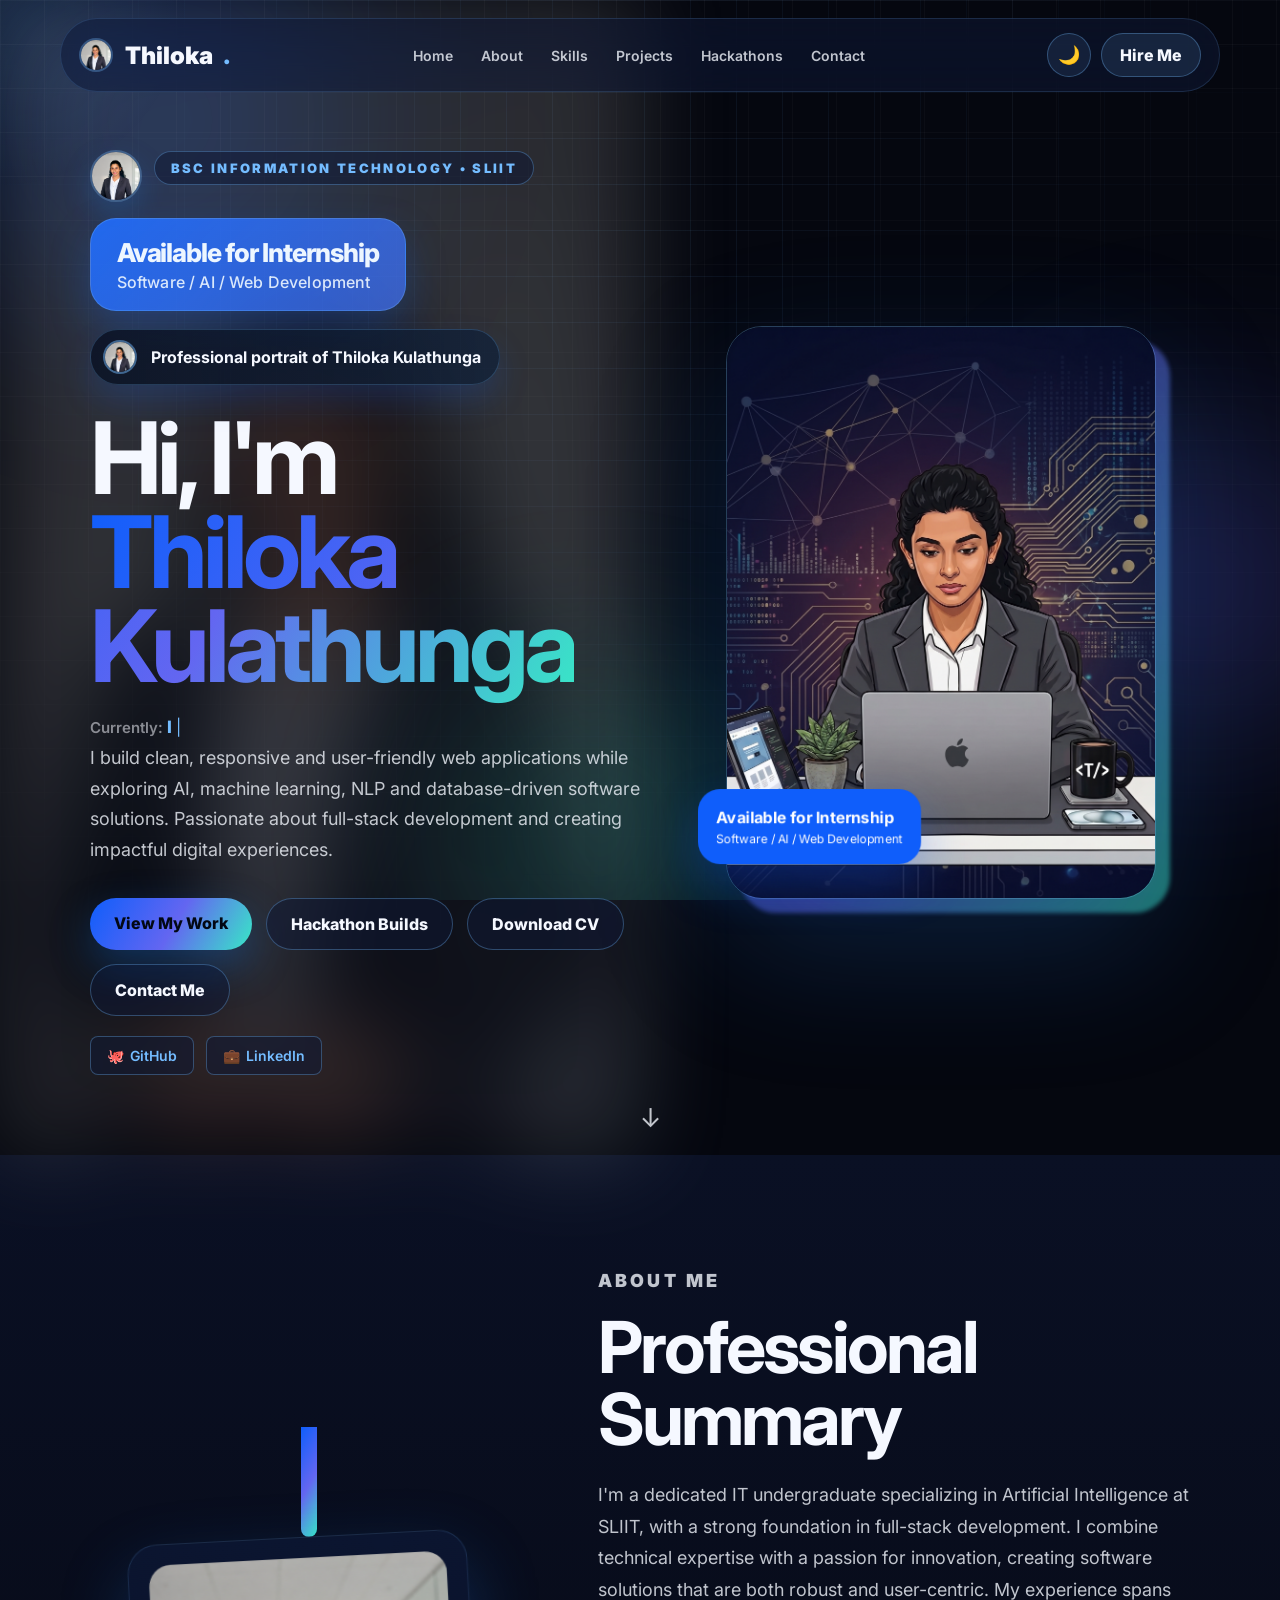
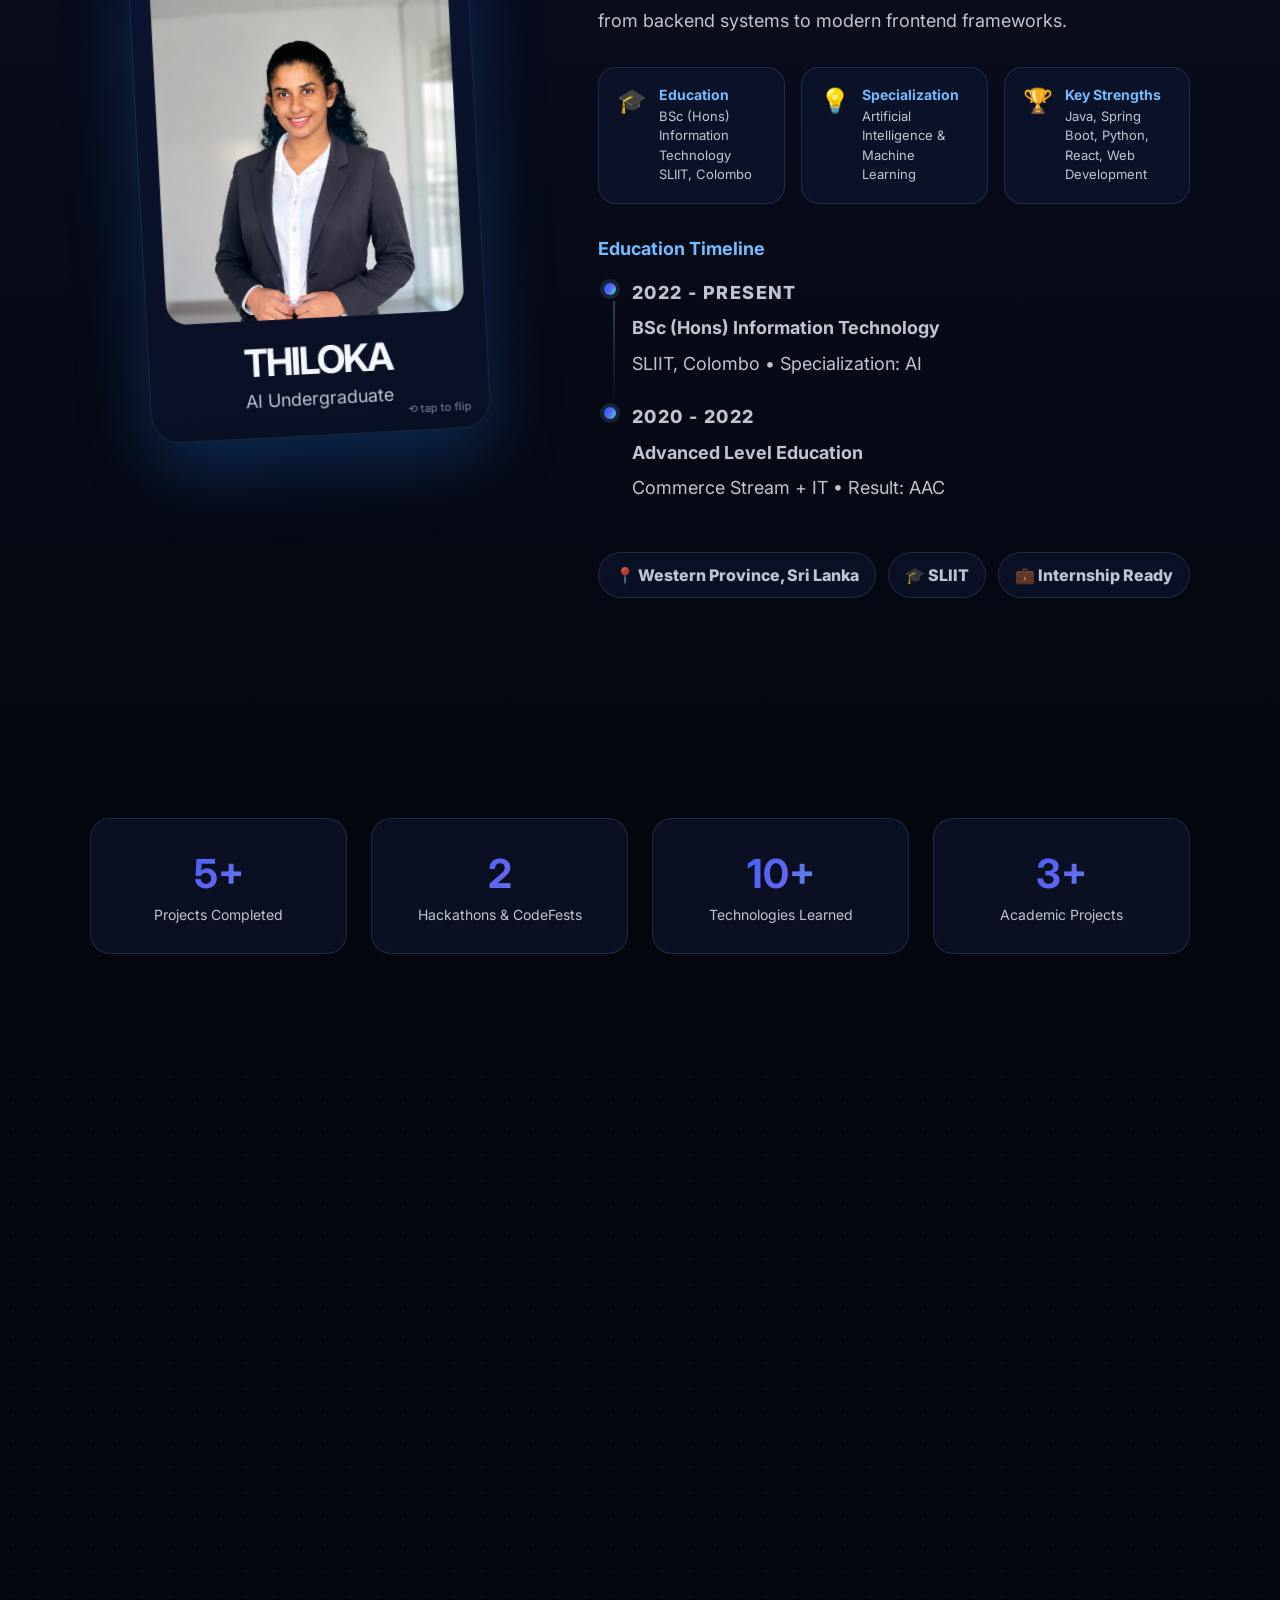
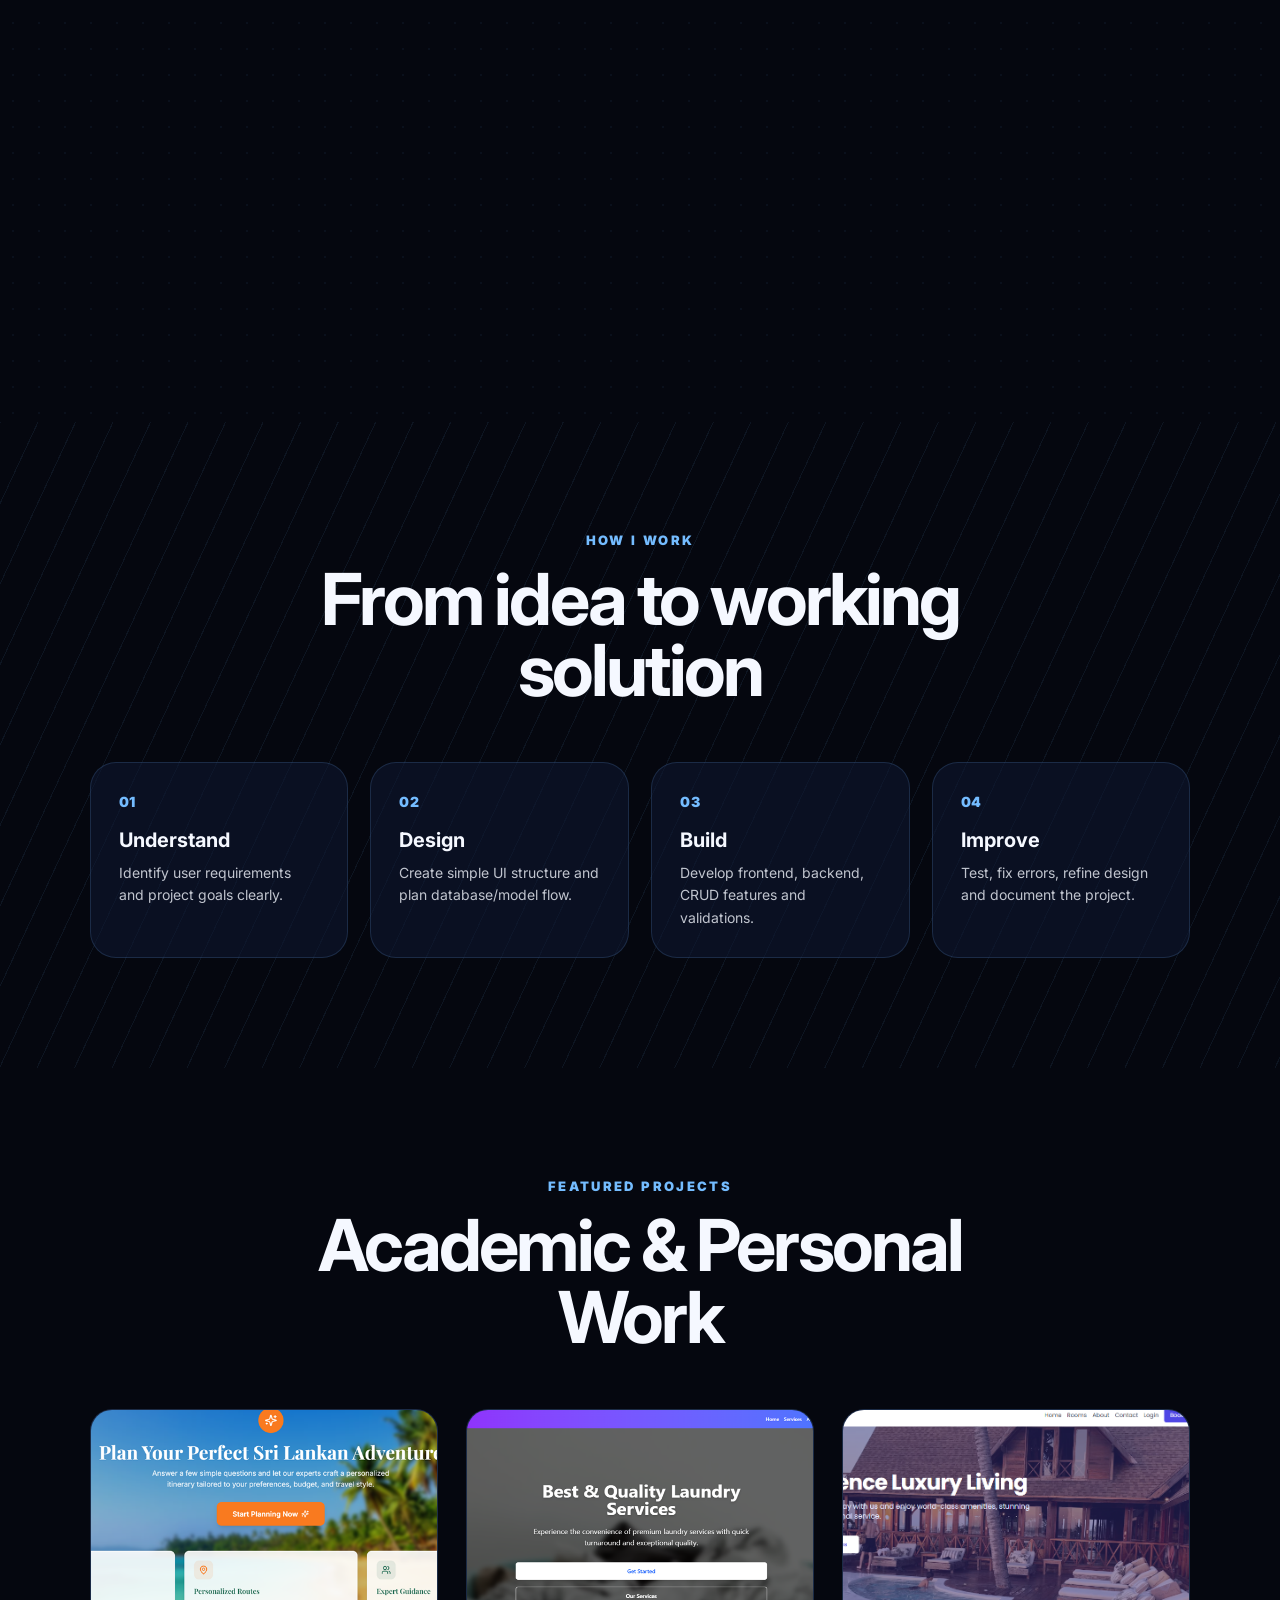
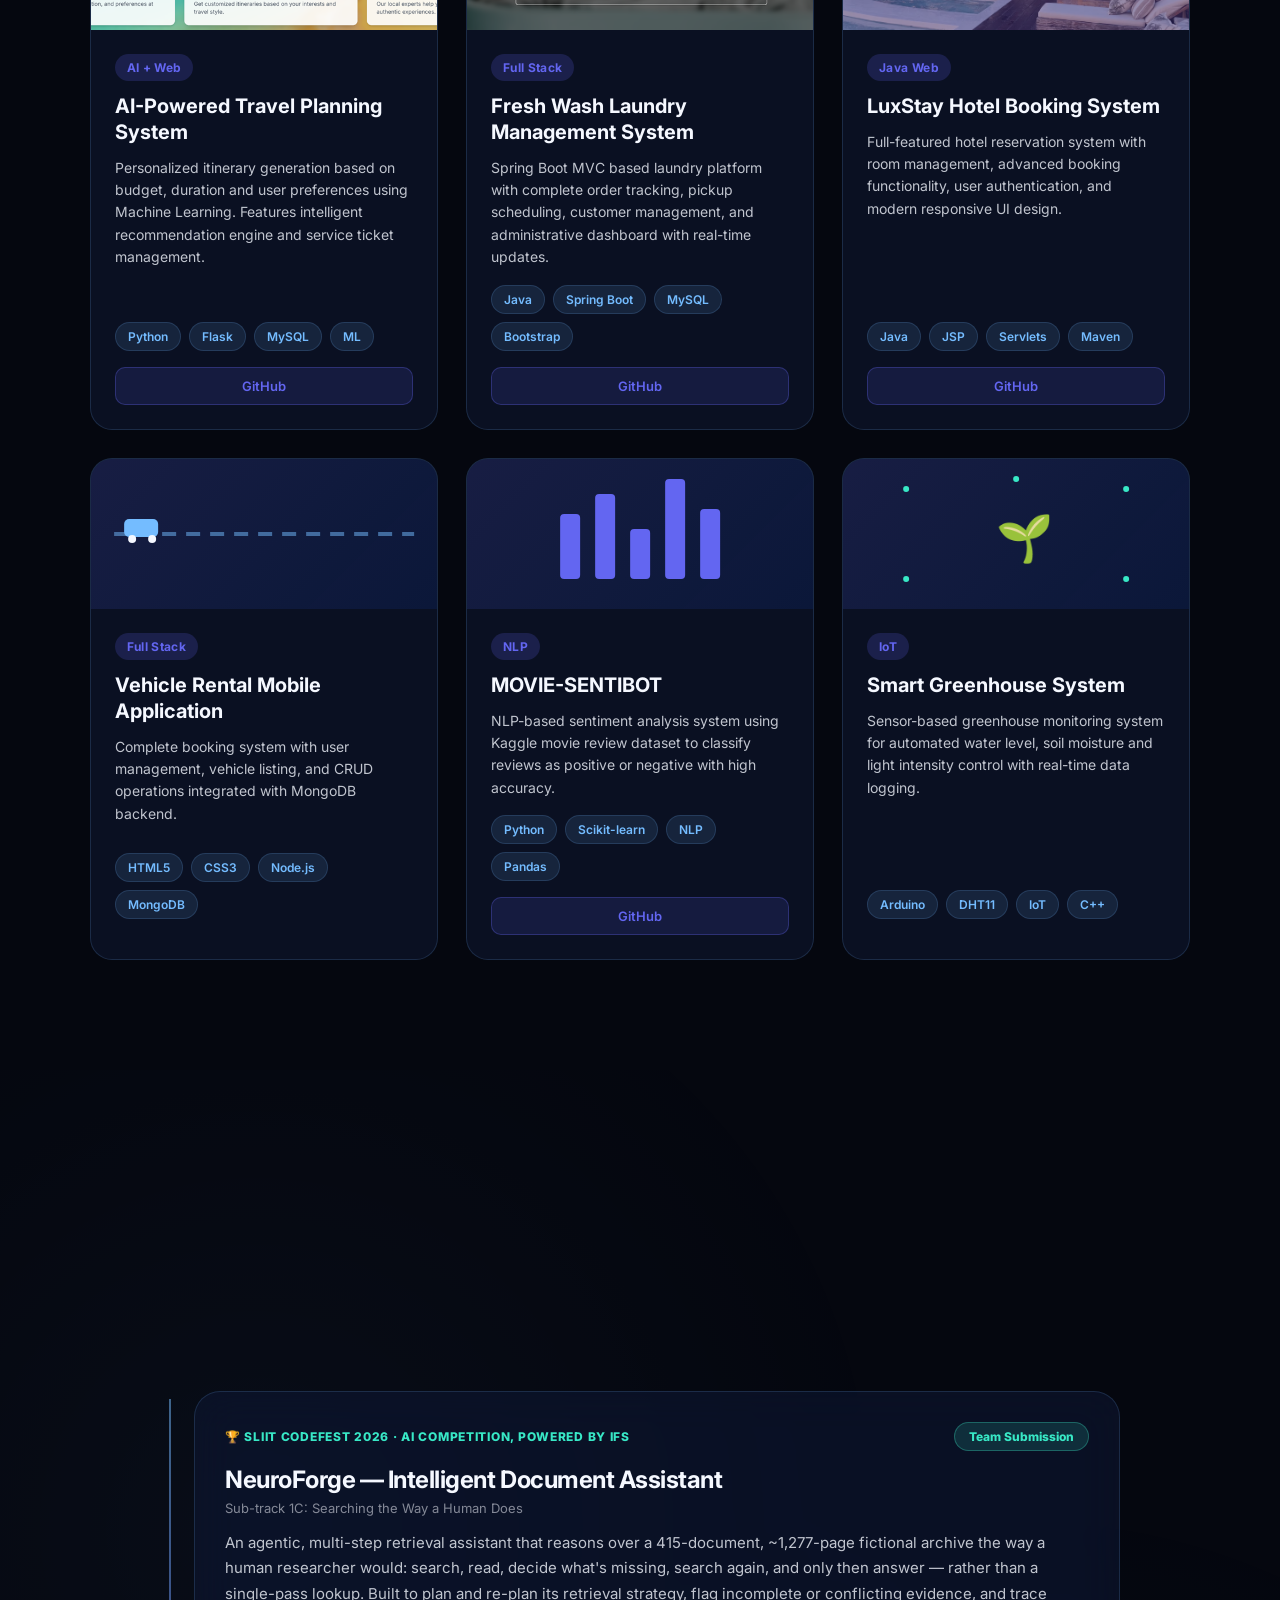
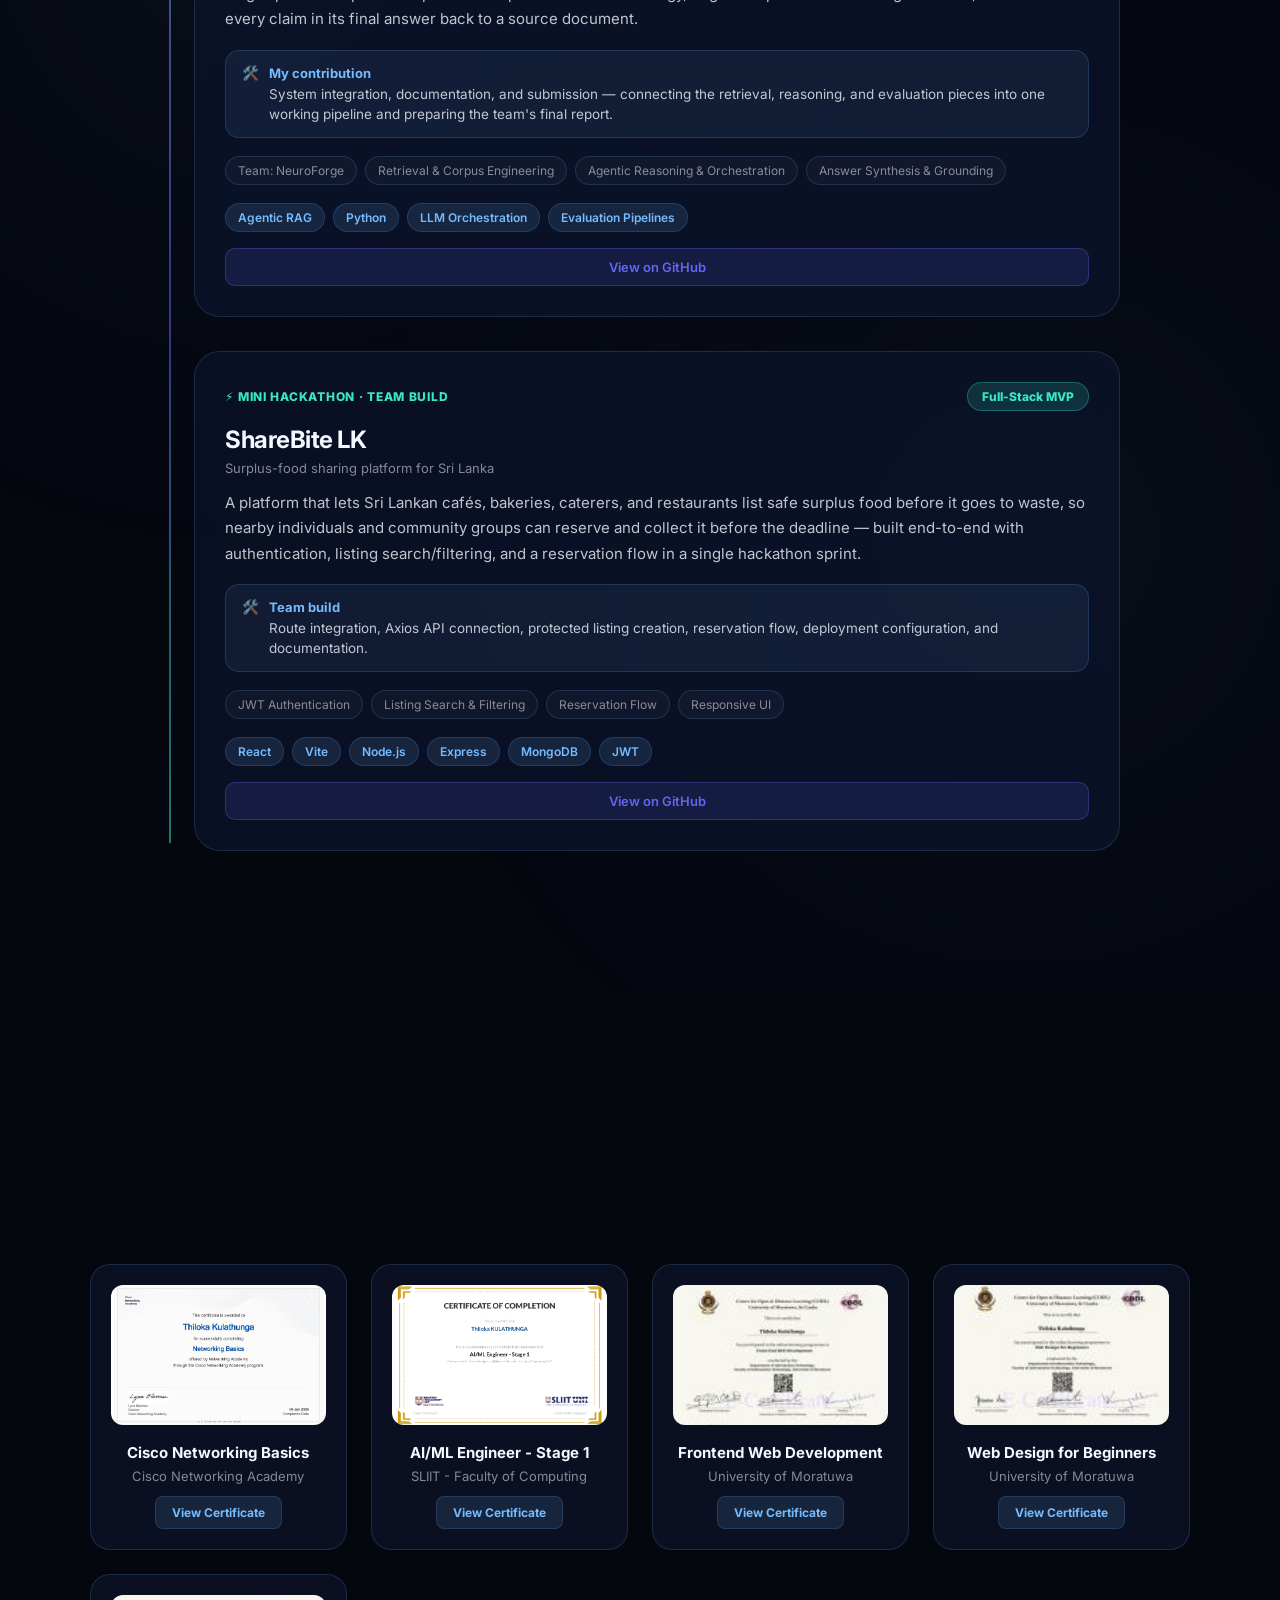
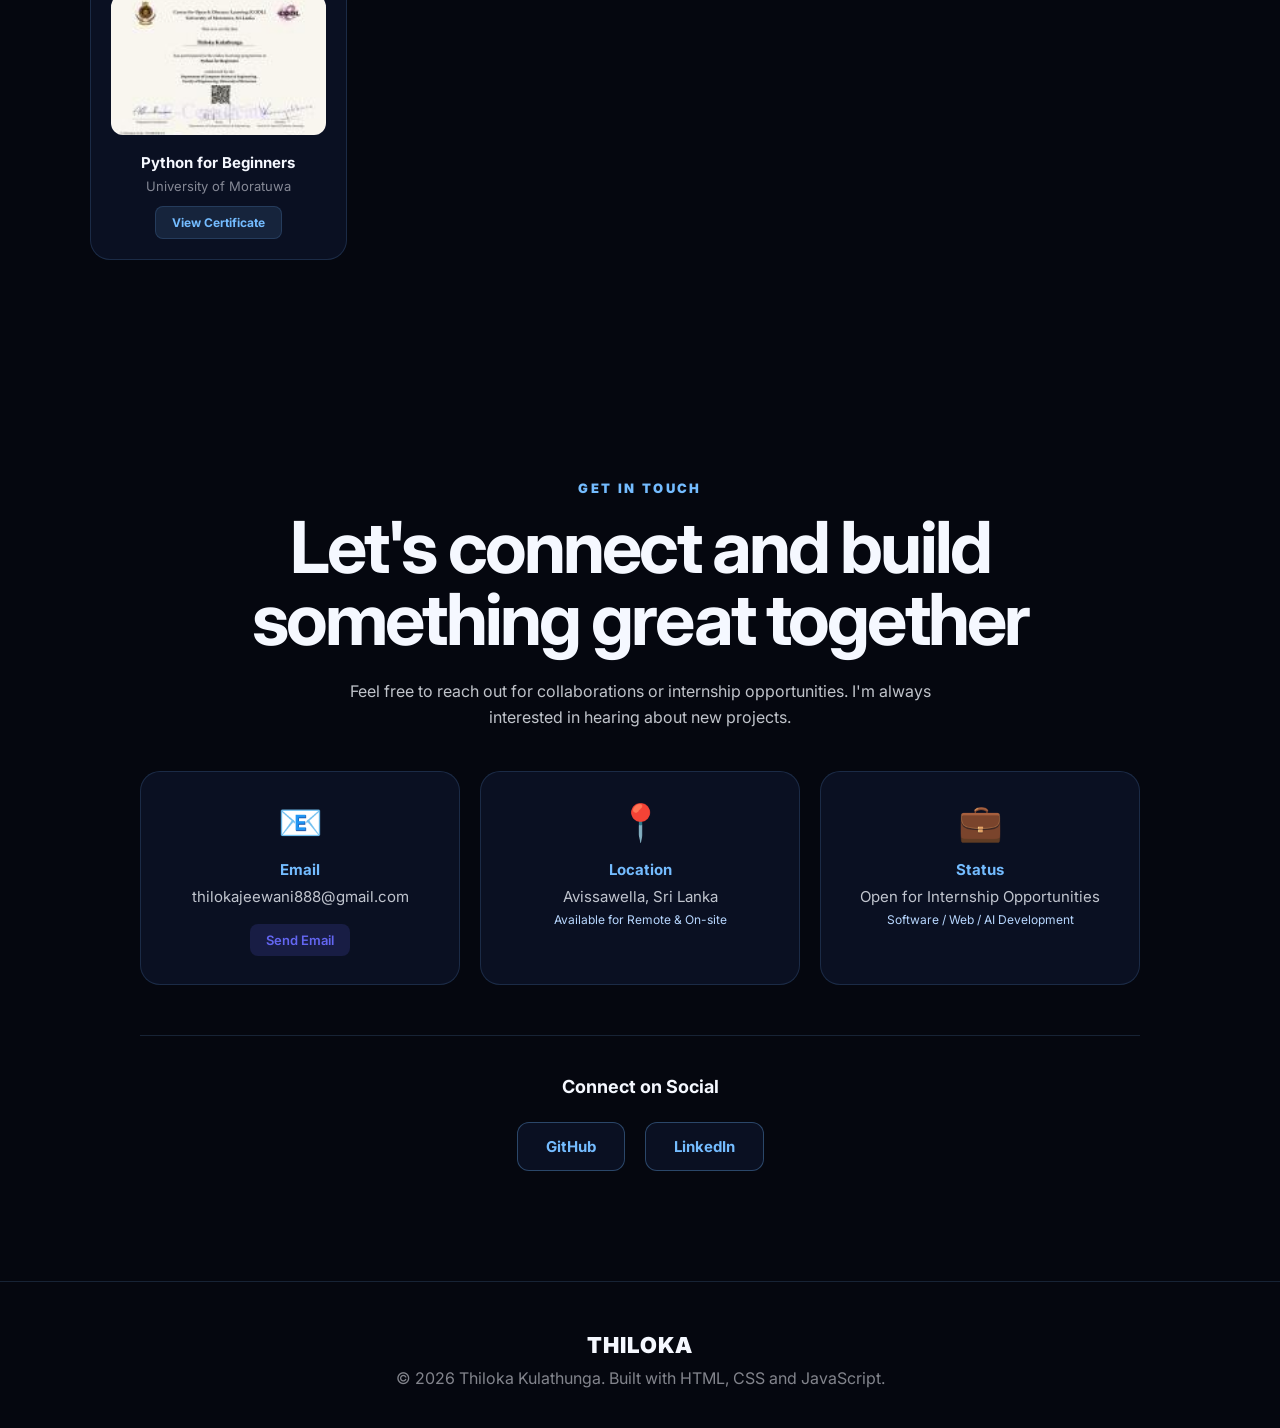
==== commit dd96c26a: "add avatar and stylish portfolio" ====
--- a/thiloka-portfolio/index.html
+++ b/thiloka-portfolio/index.html
@@ -21,7 +21,7 @@
   <div class="cursor-glow" aria-hidden="true"></div>
 
   <header class="navbar" id="navbar">
-    <a class="logo" href="#home">Thiloka<span>.</span></a>
+    <a class="logo" href="#home"><img src="assets/profile.png" alt="Thiloka Kulathunga" class="nav-avatar">Thiloka<span>.</span></a>
     <nav class="nav-links" id="navLinks">
       <a href="#home">Home</a>
       <a href="#about">About</a>
@@ -41,7 +41,22 @@
     <section class="hero" id="home">
       <div class="hero-overlay"></div>
       <div class="hero-content reveal">
-        <p class="eyebrow">BSc Information Technology • SLIIT</p>
+        <div class="hero-intro">
+          <img src="assets/profile.png" alt="Thiloka Kulathunga" class="hero-mini-avatar" />
+          <p class="eyebrow">BSc Information Technology • SLIIT</p>
+        </div>
+
+        <div class="hero-badges" aria-label="Status badges">
+          <div class="availability-pill">
+            <span>Available for Internship</span>
+            <small>Software / AI / Web Development</small>
+          </div>
+          <div class="portrait-pill">
+            <img src="assets/profile.png" alt="Professional portrait of Thiloka Kulathunga" />
+            <span>Professional portrait of Thiloka Kulathunga</span>
+          </div>
+        </div>
+
         <h1>Hi, I'm <br><span>Thiloka Kulathunga</span></h1>
         <div class="typing-container">
           <p class="typing-text">
@@ -66,11 +81,14 @@
           </a>
         </div>
       </div>
-      <div class="hero-card reveal">
-        <img src="assets/profile.png" alt="Professional portrait of Thiloka Kulathunga" />
-        <div class="status-card">
-          <strong>Available for Internship</strong>
-          <span>Software / AI / Web Development</span>
+      <div class="hero-card reveal tilt-wrap">
+        <div class="hero-photo-3d tilt-el" id="heroTilt">
+          <img src="assets/Gemini_Generated_Image_hr3j6thr3j6thr3j.jpg" alt="Professional portrait of Thiloka Kulathunga" />
+          <div class="status-card">
+            <strong>Available for Internship</strong>
+            <span>Software / AI / Web Development</span>
+          </div>
+          <div class="glare"></div>
         </div>
       </div>
       <a class="scroll-down" href="#about">↓</a>
@@ -79,10 +97,22 @@
     <section class="about section" id="about">
       <div class="badge-card reveal">
         <div class="lanyard"></div>
-        <div class="id-card">
-          <img src="assets/profile.png" alt="Thiloka profile" />
-          <h3>THILOKA</h3>
-          <p>AI Undergraduate</p>
+        <div class="id-card flip-card" id="flipCard" title="Click to flip">
+          <div class="flip-face flip-front">
+            <img src="assets/profile.png" alt="Thiloka profile" />
+            <h3>THILOKA</h3>
+            <p>AI Undergraduate</p>
+            <span class="flip-hint">⟲ tap to flip</span>
+          </div>
+          <div class="flip-face flip-back">
+            <span style="font-size:34px">👋</span>
+            <p class="flip-quote">"Building things that work, breaking things that don't — then fixing those too."</p>
+            <div class="flip-facts">
+              <div><span>Based in</span> Sri Lanka</div>
+              <div><span>Focus</span> Full-Stack + AI/ML</div>
+              <div><span>Status</span> Open to internships</div>
+            </div>
+          </div>
         </div>
       </div>
       <div class="about-text reveal">
@@ -163,7 +193,7 @@
       </div>
     </section>
 
-    <section class="skills section" id="skills">
+    <section class="skills section pattern-dots" id="skills">
       <div class="section-head reveal">
         <p class="section-tag">Technical Skills</p>
         <h2>Skills & Expertise</h2>
@@ -307,7 +337,7 @@
       </div>
     </section>
 
-    <section class="process section">
+    <section class="process section pattern-diag">
       <div class="section-head reveal">
         <p class="section-tag">How I Work</p>
         <h2>From idea to working solution</h2>
@@ -400,6 +430,16 @@
 
         <!-- Other Projects -->
         <article class="project-card">
+          <div class="project-visual visual-road" aria-hidden="true">
+            <svg viewBox="0 0 300 150">
+              <line class="road-line" x1="0" y1="75" x2="300" y2="75" stroke="var(--accent)" stroke-width="4" opacity=".5"/>
+              <g class="car">
+                <rect x="10" y="60" width="34" height="18" rx="5" fill="var(--accent)"/>
+                <circle cx="18" cy="80" r="4" fill="var(--text)"/>
+                <circle cx="38" cy="80" r="4" fill="var(--text)"/>
+              </g>
+            </svg>
+          </div>
           <div class="project-info">
             <span class="project-badge">Full Stack</span>
             <h3>Vehicle Rental Mobile Application</h3>
@@ -414,6 +454,17 @@
         </article>
 
         <article class="project-card">
+          <div class="project-visual visual-nlp" aria-hidden="true">
+            <svg viewBox="0 0 300 150">
+              <g fill="var(--accent-2)">
+                <rect class="bar" x="70" y="55" width="20" height="65" rx="4"/>
+                <rect class="bar" x="105" y="35" width="20" height="85" rx="4"/>
+                <rect class="bar" x="140" y="70" width="20" height="50" rx="4"/>
+                <rect class="bar" x="175" y="20" width="20" height="100" rx="4"/>
+                <rect class="bar" x="210" y="50" width="20" height="70" rx="4"/>
+              </g>
+            </svg>
+          </div>
           <div class="project-info">
             <span class="project-badge">NLP</span>
             <h3>MOVIE-SENTIBOT</h3>
@@ -431,6 +482,16 @@
         </article>
 
         <article class="project-card">
+          <div class="project-visual visual-iot" aria-hidden="true">
+            <svg viewBox="0 0 300 150">
+              <text class="leaf" x="130" y="95" font-size="46" transform-origin="150px 85px">🌱</text>
+              <circle class="sensor" cx="40" cy="30" r="3" fill="var(--accent-3)"/>
+              <circle class="sensor" cx="260" cy="30" r="3" fill="var(--accent-3)"/>
+              <circle class="sensor" cx="40" cy="120" r="3" fill="var(--accent-3)"/>
+              <circle class="sensor" cx="260" cy="120" r="3" fill="var(--accent-3)"/>
+              <circle class="sensor" cx="150" cy="20" r="3" fill="var(--accent-3)"/>
+            </svg>
+          </div>
           <div class="project-info">
             <span class="project-badge">IoT</span>
             <h3>Smart Greenhouse System</h3>
@@ -446,7 +507,7 @@
       </div>
     </section>
 
-    <section class="hackathons section" id="hackathons">
+    <section class="hackathons section pattern-hex" id="hackathons">
       <div class="section-head reveal">
         <span class="section-tag">Competitive Building</span>
         <h2>Hackathons &amp; CodeFests</h2>
--- a/thiloka-portfolio/style.css
+++ b/thiloka-portfolio/style.css
@@ -81,7 +81,7 @@
 /* ============ Navbar ============ */
 .navbar{position:fixed;top:18px;left:50%;transform:translateX(-50%);width:min(1160px,92%);z-index:1000;display:flex;align-items:center;justify-content:space-between;gap:10px;padding:14px 18px;border:1px solid var(--border);background:var(--surface);backdrop-filter:blur(var(--glass-blur)) saturate(140%);-webkit-backdrop-filter:blur(var(--glass-blur)) saturate(140%);border-radius:999px;transition:.35s}
 .navbar.scrolled{background:var(--surface-strong);box-shadow:0 12px 40px rgba(var(--shadow-color),.16)}
-.logo{font-weight:900;font-size:24px}
+.logo{font-weight:900;font-size:24px;display:flex;align-items:center;gap:10px}
 .logo span,.section-tag{color:var(--accent)}
 .nav-links{display:flex;gap:28px}
 .nav-links a{font-size:14px;color:var(--text-dim);font-weight:600;position:relative}
@@ -101,6 +101,17 @@
 .hero>*{position:relative}
 .eyebrow,.section-tag{text-transform:uppercase;letter-spacing:.18em;font-size:13px;font-weight:900;margin-bottom:16px}
 .eyebrow{display:inline-flex;align-items:center;gap:8px;color:var(--accent);padding:8px 16px;border:1px solid var(--border-strong);border-radius:999px;background:var(--surface)}
+.hero-intro{display:flex;align-items:center;gap:12px;margin-bottom:16px}
+.hero-mini-avatar{width:52px;height:52px;border-radius:50%;object-fit:cover;border:2px solid var(--border-strong);box-shadow:0 12px 28px rgba(var(--shadow-color),.25)}
+.hero-badges{display:flex;flex-direction:column;align-items:flex-start;gap:18px;margin:10px 0 26px}
+.availability-pill,
+.portrait-pill{display:inline-flex;align-items:center;gap:14px;padding:18px 24px;border-radius:26px;border:1px solid rgba(116,188,255,.28);background:linear-gradient(135deg, rgba(32,110,255,.9), rgba(67,117,255,.7));box-shadow:0 18px 38px rgba(26,88,196,.34);color:#edf6ff;backdrop-filter:blur(18px);-webkit-backdrop-filter:blur(18px)}
+.availability-pill{display:flex;flex-direction:column;align-items:flex-start;gap:4px;padding:18px 26px;max-width:520px}
+.availability-pill span{font-size:clamp(26px,2vw,34px);font-weight:800;line-height:1.2;letter-spacing:-.04em}
+.availability-pill small{font-size:16px;color:rgba(237,246,255,.9);font-weight:500;letter-spacing:.01em}
+.portrait-pill{padding:10px 18px 10px 12px;border-radius:999px;background:linear-gradient(90deg, rgba(12,20,38,.9), rgba(18,34,58,.8));border:1px solid rgba(116,188,255,.22);box-shadow:0 16px 32px rgba(15,94,251,.18)}
+.portrait-pill img{width:34px;height:34px;border-radius:50%;object-fit:cover;border:2px solid rgba(116,188,255,.48);flex-shrink:0}
+.portrait-pill span{font-size:16px;font-weight:700;color:var(--text);white-space:nowrap}
 .hero h1{font-size:clamp(46px,8vw,100px);line-height:.94;letter-spacing:-.05em;margin-bottom:24px}
 .hero h1 span{background:var(--accent-grad);-webkit-background-clip:text;background-clip:text;color:transparent}
 .hero-text{max-width:650px;font-size:18px;color:var(--text-dim);line-height:1.7}
@@ -291,6 +302,113 @@
 img[loading="lazy"]{background:linear-gradient(90deg,rgba(116,188,255,.1),rgba(99,102,241,.1),rgba(116,188,255,.1));background-size:200% 100%;animation:shimmer 2s infinite}
 @keyframes shimmer{0%{background-position:200% 0}100%{background-position:-200% 0}}
 
+/* ============================================
+   LIVE DESK — animated illustration section
+============================================ */
+.live-desk{padding-top:20px}
+.live-card{display:grid;grid-template-columns:.85fr 1.15fr;gap:56px;align-items:center;max-width:1100px;margin:0 auto;perspective:1200px}
+.live-illustration{position:relative;border-radius:32px;overflow:visible;justify-self:center}
+.live-illustration img{display:block;width:min(360px,80vw);border-radius:28px;animation:liveBob 4.5s ease-in-out infinite;box-shadow:0 40px 100px rgba(var(--shadow-color),.32),0 0 0 1px var(--border);transform-style:preserve-3d}
+@keyframes liveBob{0%,100%{transform:translateY(0) rotate(-1deg)}50%{transform:translateY(-14px) rotate(1deg)}}
+
+.live-dot{position:absolute;top:16px;left:16px;display:inline-flex;align-items:center;gap:8px;padding:7px 14px 7px 10px;background:var(--surface-strong);border:1px solid var(--border-strong);border-radius:999px;font-size:12px;font-weight:800;color:var(--text);backdrop-filter:blur(10px);z-index:3}
+.live-dot::before{content:'';width:8px;height:8px;border-radius:50%;background:#22c55e;position:relative}
+.live-dot-ping{position:absolute;left:16px;top:15px;width:8px;height:8px;border-radius:50%;background:#22c55e;opacity:.6;animation:liveDotPing 1.8s ease-out infinite}
+@keyframes liveDotPing{0%{transform:scale(1);opacity:.6}100%{transform:scale(2.6);opacity:0}}
+
+.steam{position:absolute;right:17%;bottom:20%;width:7px;height:7px;border-radius:50%;background:rgba(255,255,255,.75);filter:blur(3px);z-index:3;animation:steamRise 3s ease-in infinite}
+.steam.s2{right:14%;animation-delay:.7s}
+.steam.s3{right:20%;animation-delay:1.4s}
+@keyframes steamRise{0%{transform:translateY(0) scale(1);opacity:0}20%{opacity:.8}100%{transform:translateY(-46px) scale(1.8);opacity:0}}
+
+.float-chip{position:absolute;padding:8px 14px;background:var(--surface-strong);border:1px solid var(--border-strong);border-radius:999px;font-size:12px;font-weight:700;color:var(--accent);backdrop-filter:blur(10px);box-shadow:0 10px 26px rgba(var(--shadow-color),.2);z-index:3;animation:chipFloat 5s ease-in-out infinite}
+.chip-1{top:22%;right:-8%;animation-delay:.3s}
+.chip-2{bottom:14%;left:-10%;animation-delay:1.6s}
+@keyframes chipFloat{0%,100%{transform:translateY(0)}50%{transform:translateY(-12px)}}
+
+.live-text h2{font-size:clamp(30px,4.4vw,48px);letter-spacing:-.03em;margin:10px 0 16px}
+.live-text p{color:var(--text-dim);font-size:16px;line-height:1.75;max-width:480px;margin-bottom:28px}
+.live-photo-badge{display:inline-flex;align-items:center;gap:14px;padding:12px 20px 12px 12px;background:var(--surface);border:1px solid var(--border);border-radius:999px;backdrop-filter:blur(var(--glass-blur))}
+.live-photo-badge img{width:46px;height:46px;border-radius:50%;object-fit:cover;border:2px solid var(--border-strong)}
+.live-photo-badge strong{display:block;font-size:14px;color:var(--text)}
+.live-photo-badge span{font-size:12.5px;color:var(--text-mute)}
+
+@media(prefers-reduced-motion:reduce){
+  .live-illustration img,.live-dot-ping,.steam,.float-chip{animation:none}
+}
+
+/* ============================================
+   3D EFFECTS — perspective tilt, glare, flip card
+============================================ */
+.tilt-wrap{perspective:1200px}
+.tilt-el{transform-style:preserve-3d;transition:transform .5s cubic-bezier(.2,.8,.2,1)}
+.glare{position:absolute;inset:0;border-radius:inherit;background:radial-gradient(circle at var(--gx,50%) var(--gy,50%),rgba(255,255,255,.35),transparent 45%);opacity:0;transition:opacity .3s ease;pointer-events:none;mix-blend-mode:overlay}
+.tilt-wrap:hover .glare{opacity:1}
+
+/* Hero photo 3D */
+.hero-card{perspective:1400px}
+.hero-photo-3d{position:relative;transform-style:preserve-3d;transition:transform .4s cubic-bezier(.2,.8,.2,1)}
+.hero-photo-3d img{display:block;transform:translateZ(20px)}
+.hero-photo-3d .status-card{transform:translateZ(70px)}
+.hero-photo-3d::before{content:'';position:absolute;inset:14px -14px -14px 14px;border-radius:36px;background:var(--accent-grad);opacity:.5;filter:blur(2px);z-index:-1;transform:translateZ(-40px)}
+
+/* About flip-card */
+.badge-card{perspective:1400px}
+.id-card.flip-card{position:relative;min-height:460px;transform-style:preserve-3d;transition:transform .8s cubic-bezier(.4,.2,.2,1);cursor:pointer;background:none;border:none;box-shadow:none;padding:0}
+.id-card.flip-card.flipped{transform:rotate(0deg) rotateY(180deg)}
+.flip-face{position:absolute;inset:0;backface-visibility:hidden;-webkit-backface-visibility:hidden;background:linear-gradient(180deg,var(--surface-solid) 0,var(--bg-soft) 100%);border:1px solid var(--border);border-radius:30px;padding:20px;box-shadow:0 30px 70px rgba(var(--shadow-color),.28);text-align:center}
+.flip-front{position:relative;transform:translateZ(1px)}
+.flip-back{transform:rotateY(180deg);display:flex;flex-direction:column;align-items:center;justify-content:center;gap:14px;padding:34px 26px}
+.flip-back .flip-quote{font-size:16px;font-style:italic;color:var(--text-dim);line-height:1.6}
+.flip-back .flip-facts{display:flex;flex-direction:column;gap:10px;width:100%;text-align:left}
+.flip-back .flip-facts div{display:flex;justify-content:space-between;font-size:13px;padding:8px 12px;background:rgba(116,188,255,.08);border-radius:10px;border:1px solid var(--border)}
+.flip-back .flip-facts span{color:var(--accent);font-weight:700}
+.flip-hint{position:absolute;bottom:14px;right:18px;font-size:11px;color:var(--text-mute);display:flex;align-items:center;gap:5px;z-index:2}
+.id-card.flip-card:hover .flip-front img{filter:brightness(1.05)}
+
+/* Nav avatar */
+.nav-avatar{width:34px;height:34px;border-radius:50%;object-fit:cover;border:2px solid var(--border-strong);margin-right:2px;transition:.3s}
+.nav-avatar:hover{transform:scale(1.1) rotate(-6deg);border-color:var(--accent)}
+
+/* ============================================
+   SECTION PATTERN BACKGROUNDS
+============================================ */
+.pattern-dots{position:relative}
+.pattern-dots::before{content:'';position:absolute;inset:0;background-image:radial-gradient(var(--grid-line) 1.5px,transparent 1.5px);background-size:26px 26px;opacity:.7;z-index:0;pointer-events:none}
+.pattern-diag{position:relative}
+.pattern-diag::before{content:'';position:absolute;inset:0;background-image:repeating-linear-gradient(115deg,var(--grid-line) 0 1px,transparent 1px 34px);z-index:0;pointer-events:none}
+.pattern-hex{position:relative}
+.pattern-hex::before{content:'';position:absolute;inset:0;opacity:.5;background-image:radial-gradient(circle at 20% 30%,var(--grid-line) 0,transparent 45%),radial-gradient(circle at 80% 70%,var(--grid-line) 0,transparent 45%);z-index:0;pointer-events:none}
+.section > *{position:relative;z-index:1}
+
+/* ============================================
+   PROJECT VISUAL HEADERS (animated, no photo)
+   for projects without a screenshot on file
+============================================ */
+.project-visual{position:relative;height:150px;overflow:hidden;background:linear-gradient(135deg,rgba(99,102,241,.16),rgba(15,94,251,.1));display:flex;align-items:center;justify-content:center}
+.project-visual svg{width:100%;height:100%}
+
+.visual-road .road-line{stroke-dasharray:14 10;animation:roadMove 1.6s linear infinite}
+@keyframes roadMove{to{stroke-dashoffset:-48}}
+.visual-road .car{animation:carDrive 3.2s ease-in-out infinite}
+@keyframes carDrive{0%{transform:translateX(0)}50%{transform:translateX(210px)}100%{transform:translateX(0)}}
+
+.visual-nlp .bar{transform-origin:bottom;animation:sentiPulse 2.4s ease-in-out infinite}
+.visual-nlp .bar:nth-child(2){animation-delay:.15s}
+.visual-nlp .bar:nth-child(3){animation-delay:.3s}
+.visual-nlp .bar:nth-child(4){animation-delay:.45s}
+.visual-nlp .bar:nth-child(5){animation-delay:.6s}
+@keyframes sentiPulse{0%,100%{transform:scaleY(.5)}50%{transform:scaleY(1)}}
+
+.visual-iot .sensor{animation:sensorPulse 2s ease-in-out infinite}
+.visual-iot .sensor:nth-child(2){animation-delay:.3s}
+.visual-iot .sensor:nth-child(3){animation-delay:.6s}
+.visual-iot .sensor:nth-child(4){animation-delay:.9s}
+.visual-iot .sensor:nth-child(5){animation-delay:1.2s}
+@keyframes sensorPulse{0%,100%{opacity:.35;r:3}50%{opacity:1;r:6}}
+.visual-iot .leaf{animation:leafSway 3s ease-in-out infinite}
+@keyframes leafSway{0%,100%{transform:rotate(-4deg)}50%{transform:rotate(4deg)}}
+
 /* ============ Responsive ============ */
 @media(max-width:1200px){
   .hero{gap:40px;padding:130px 6% 60px}
@@ -303,6 +421,9 @@
   .menu-btn{display:block}
   .nav-links.open{display:flex;position:absolute;top:68px;left:0;right:0;background:var(--surface-strong);border-radius:26px;flex-direction:column;padding:24px;gap:16px;border:1px solid var(--border)}
   .hero,.about{grid-template-columns:1fr;text-align:center}
+  .live-card{grid-template-columns:1fr;text-align:center;gap:36px}
+  .live-text p{margin-left:auto;margin-right:auto}
+  .chip-1,.chip-2{display:none}
   .hero-content{order:2}
   .hero-card{order:1;margin-bottom:20px;justify-self:center}
   .hero-actions{justify-content:center;flex-wrap:wrap}
@@ -332,4 +453,6 @@
   .process-grid{grid-template-columns:1fr}
   .stats-container{grid-template-columns:1fr}
   .hackathon-head{flex-direction:column;align-items:flex-start}
-}
+  .id-card.flip-card{min-height:400px}
+  .hero-photo-3d,.hero-photo-3d img,.tilt-el{transform:none !important}
+}
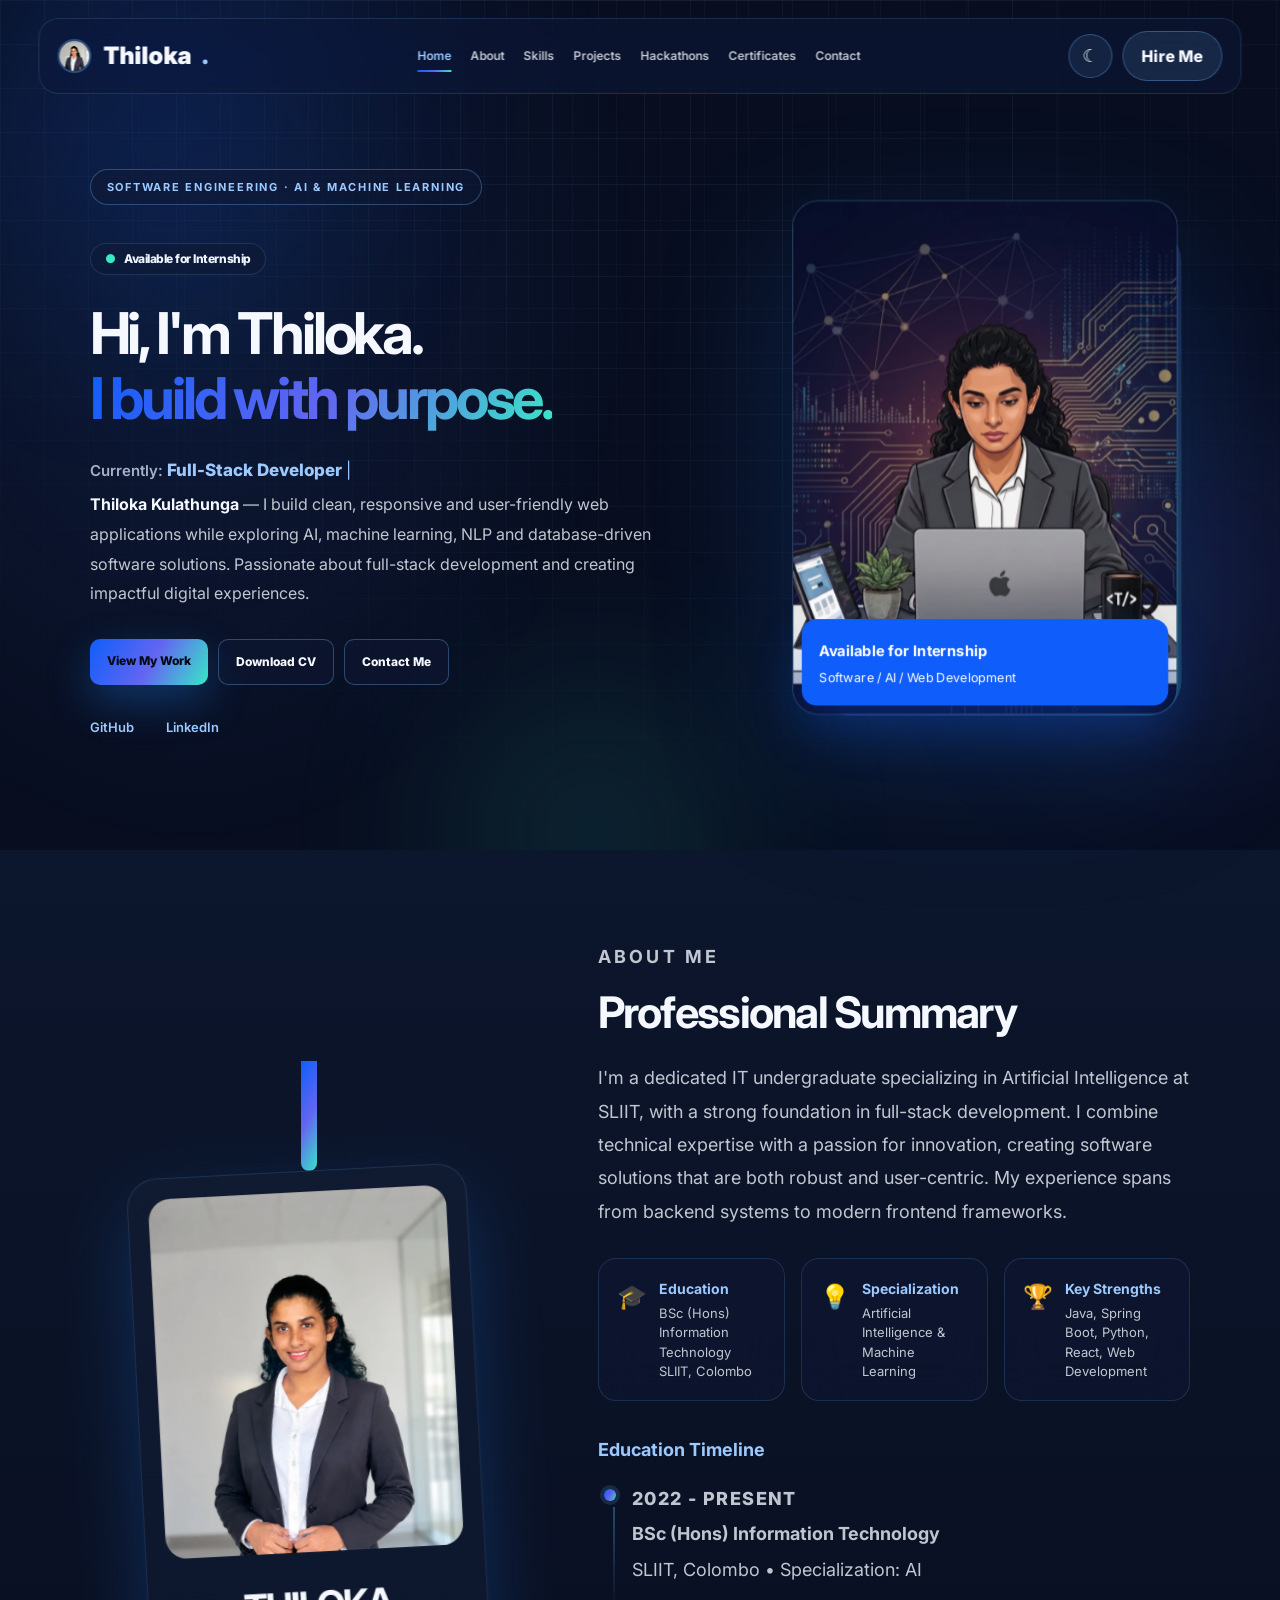
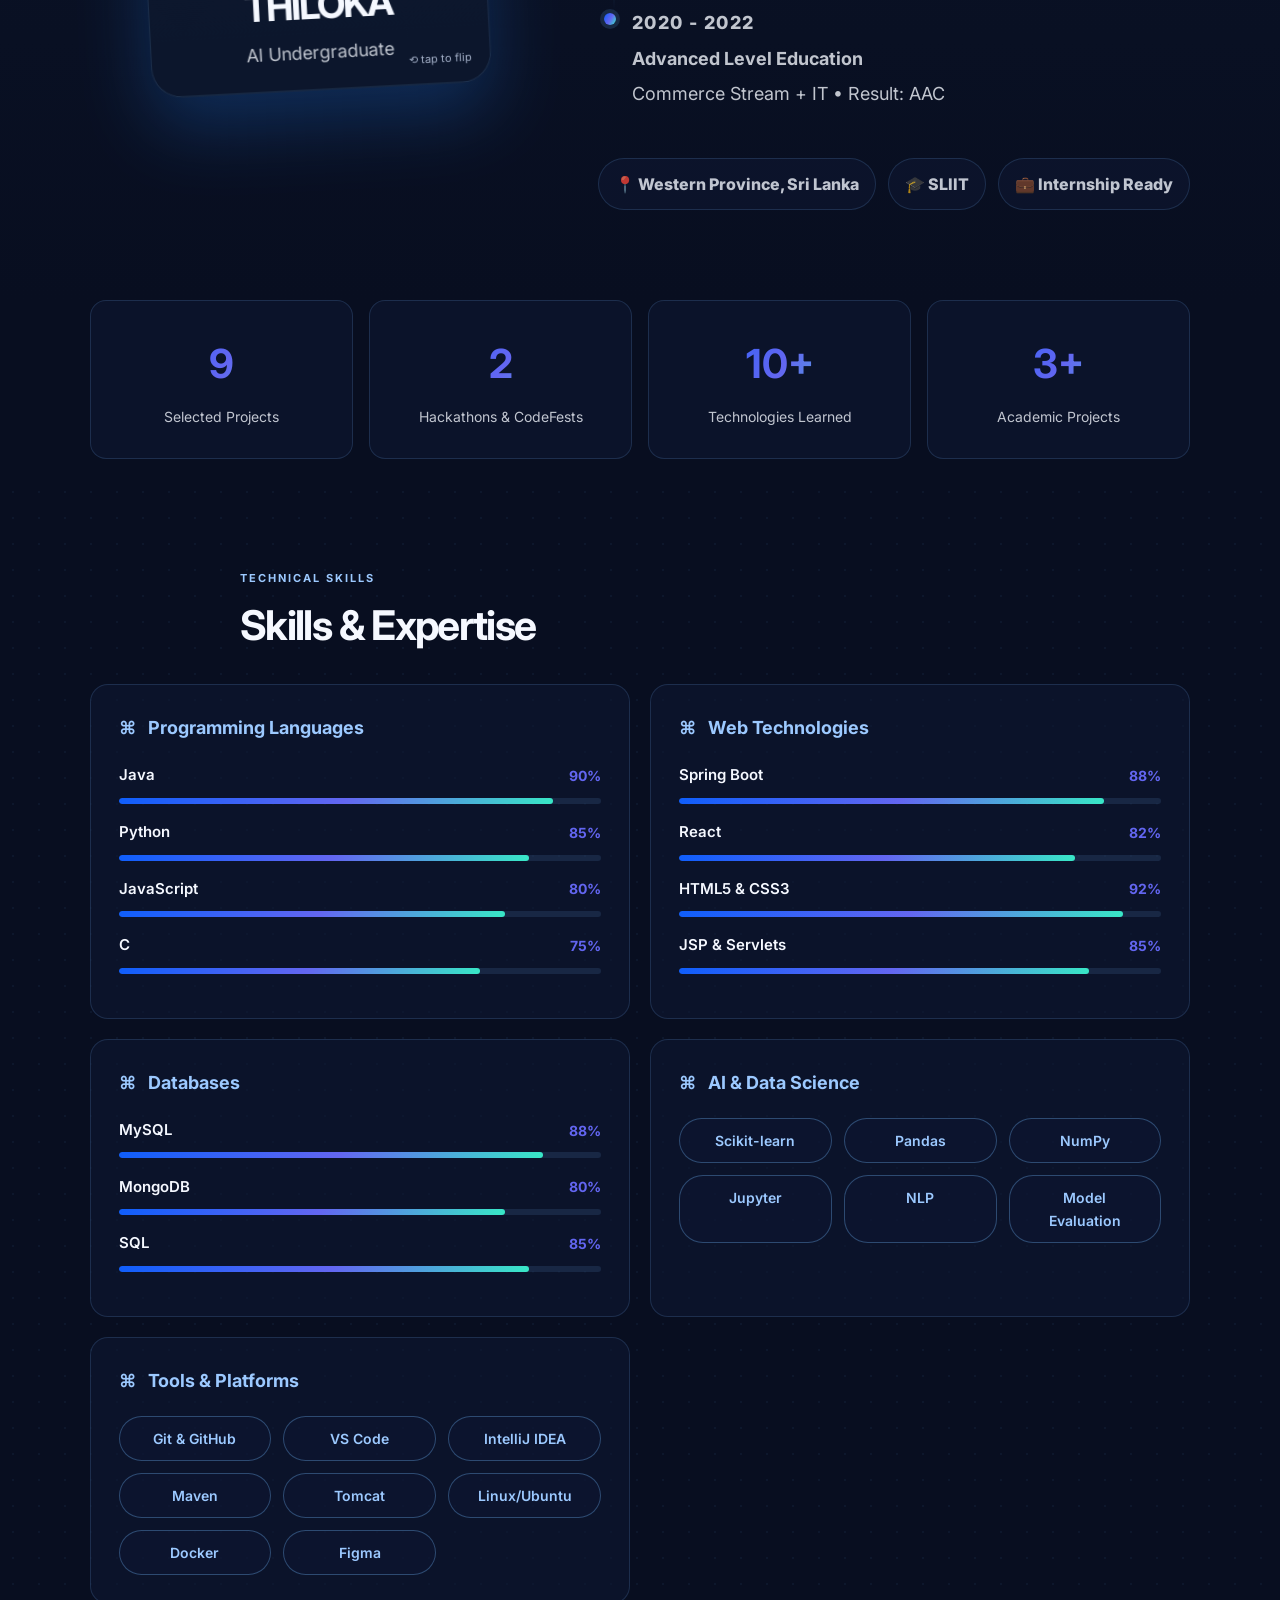
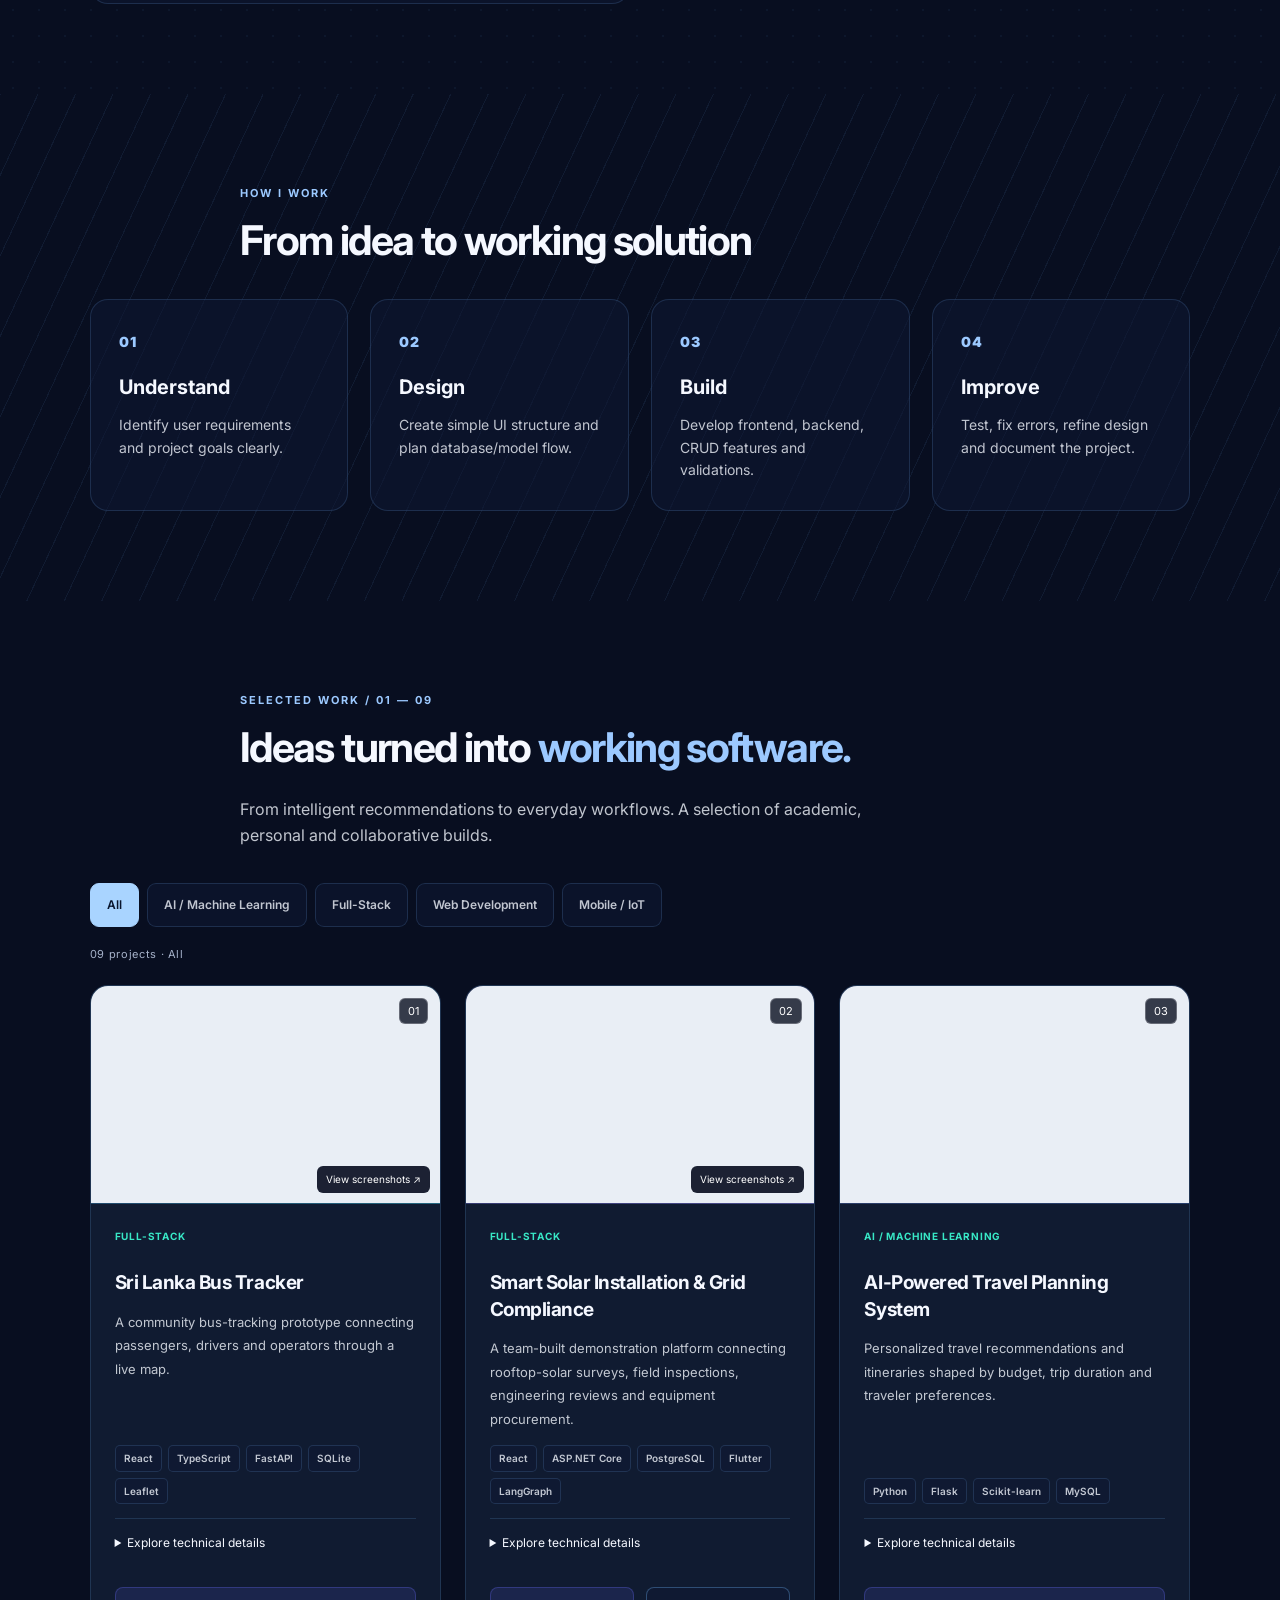
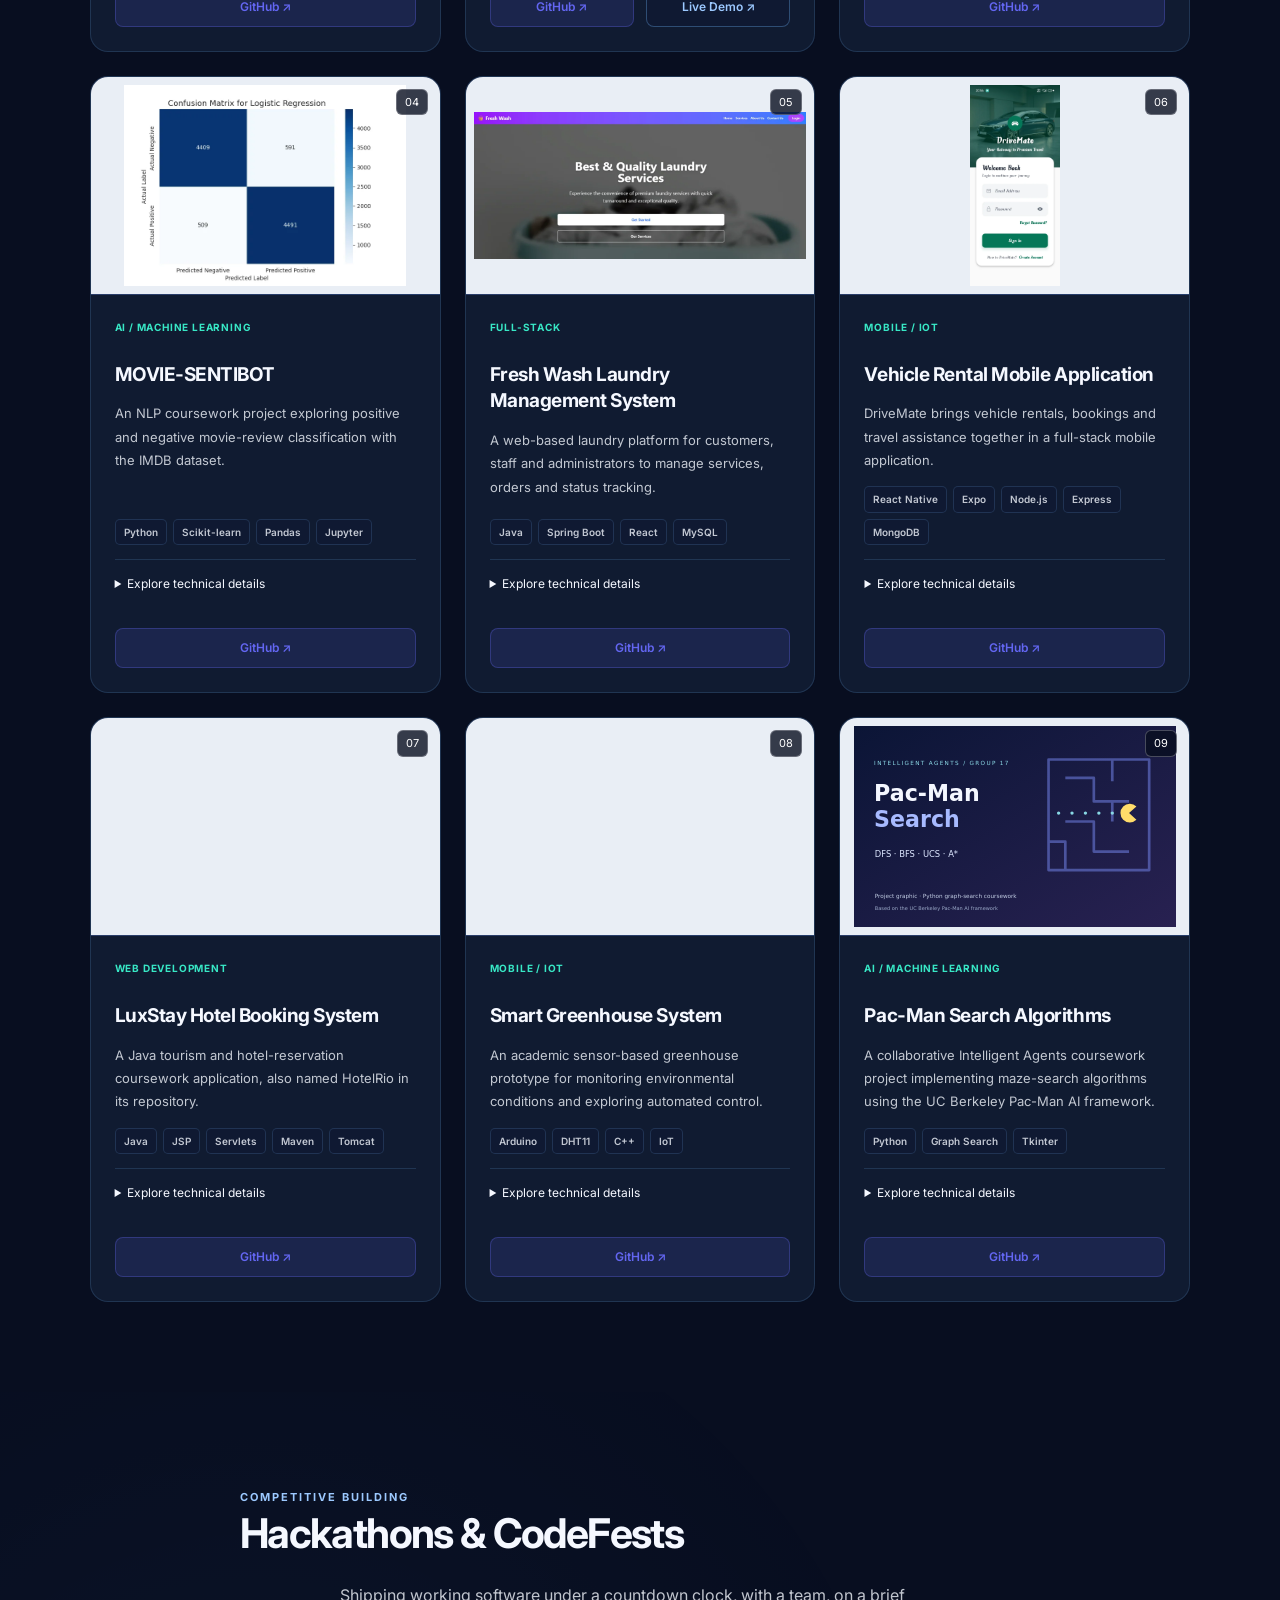
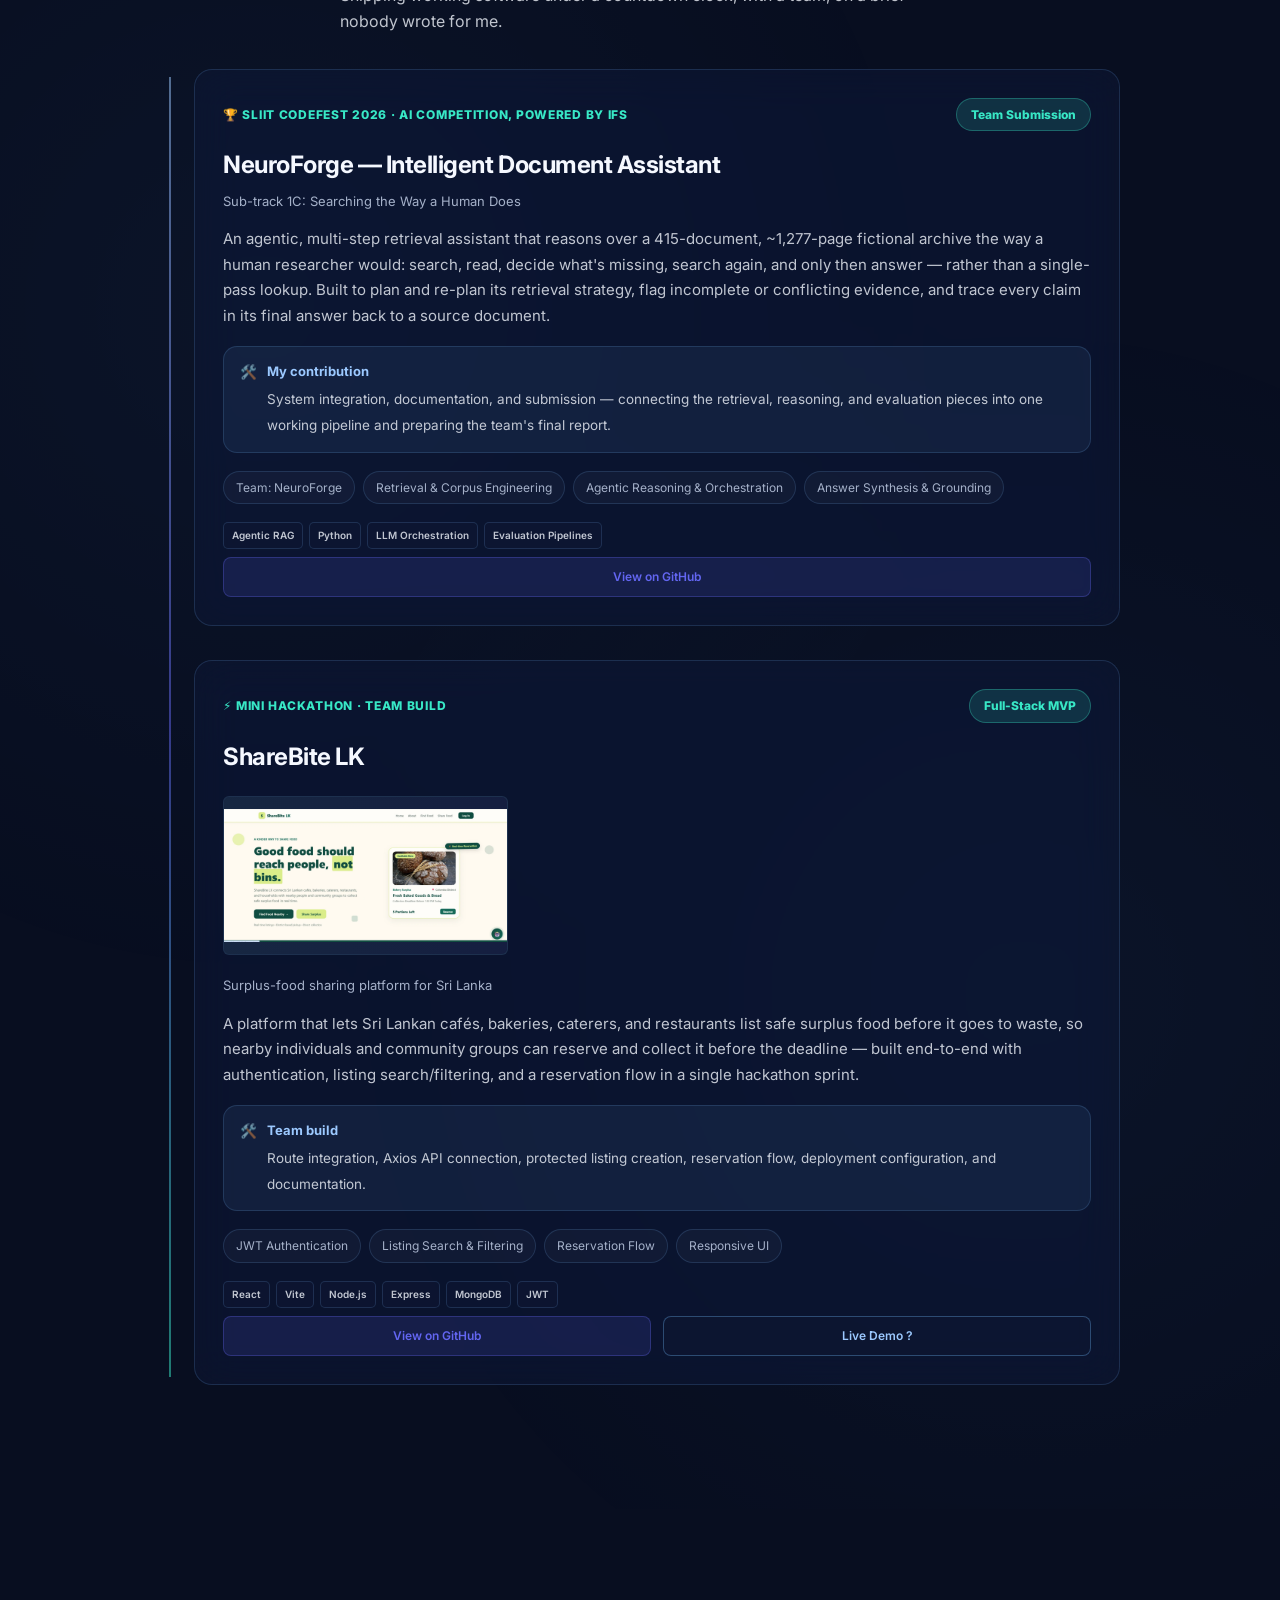
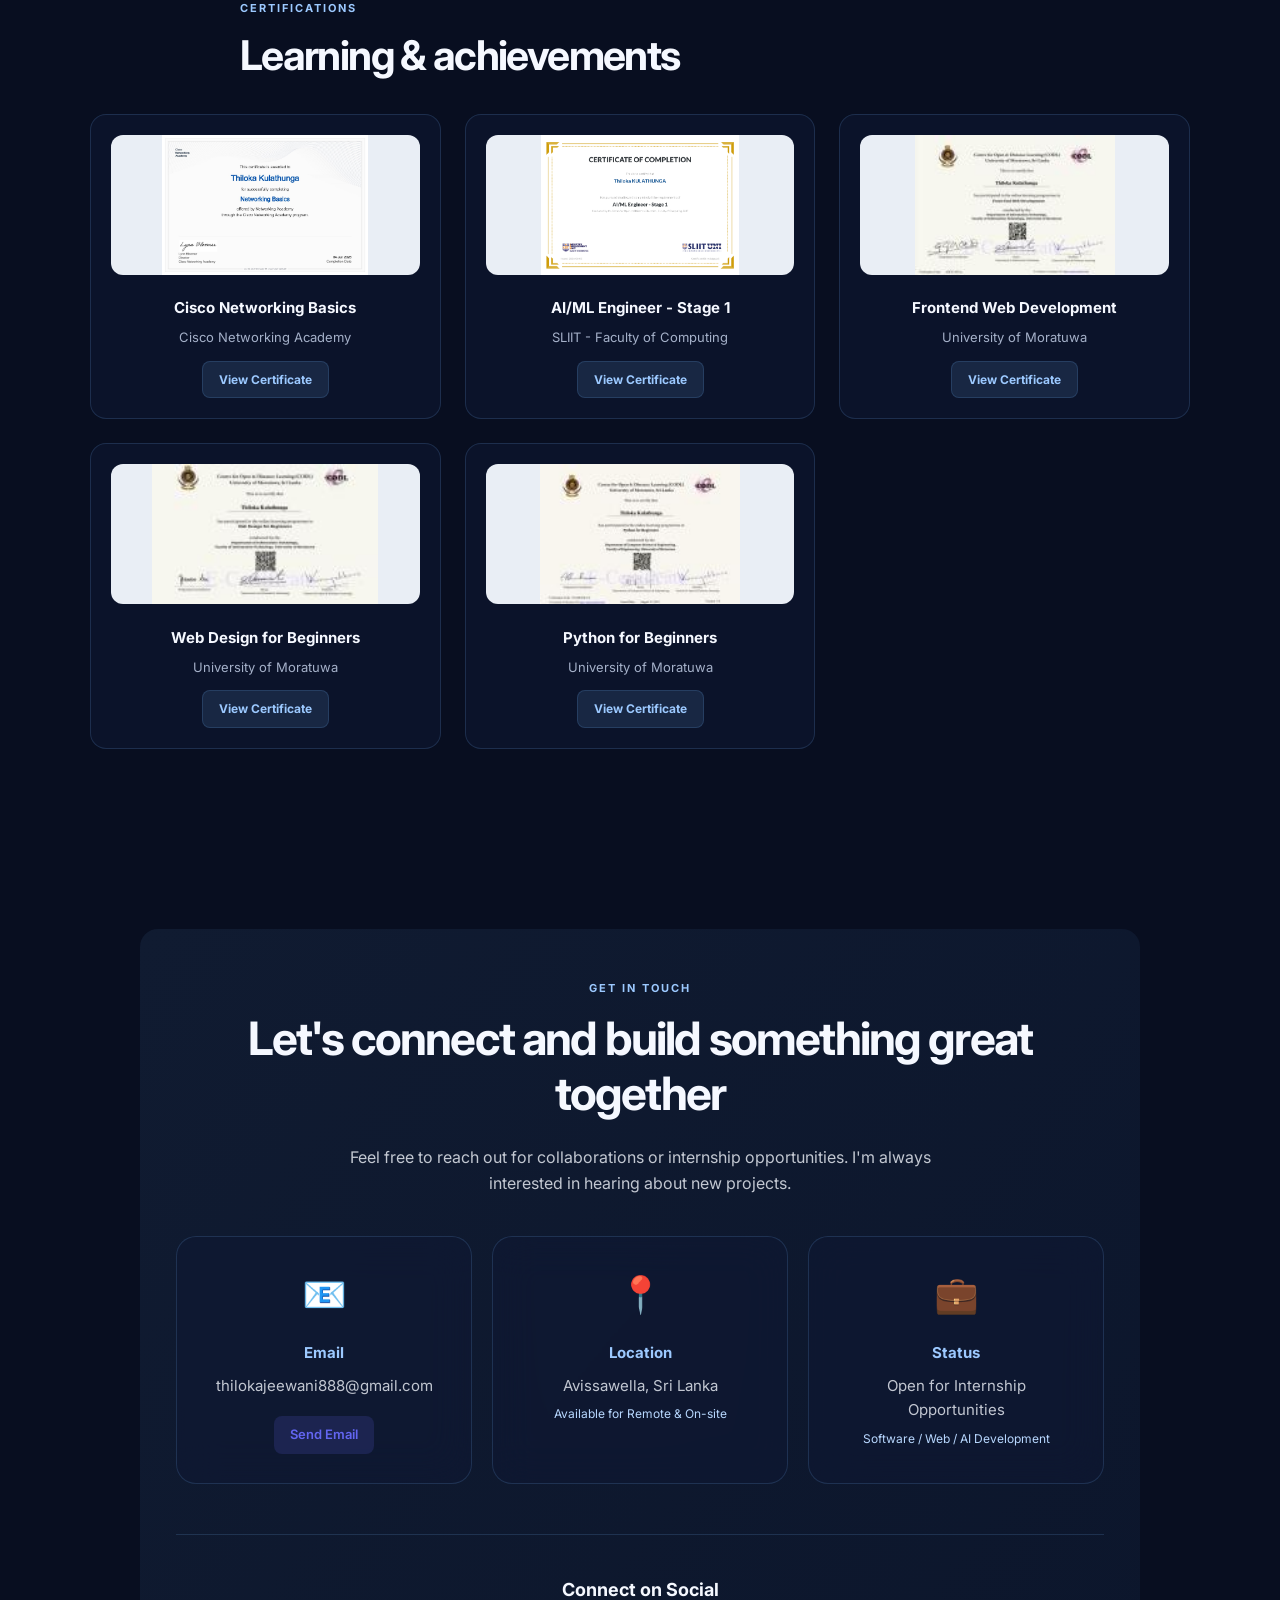
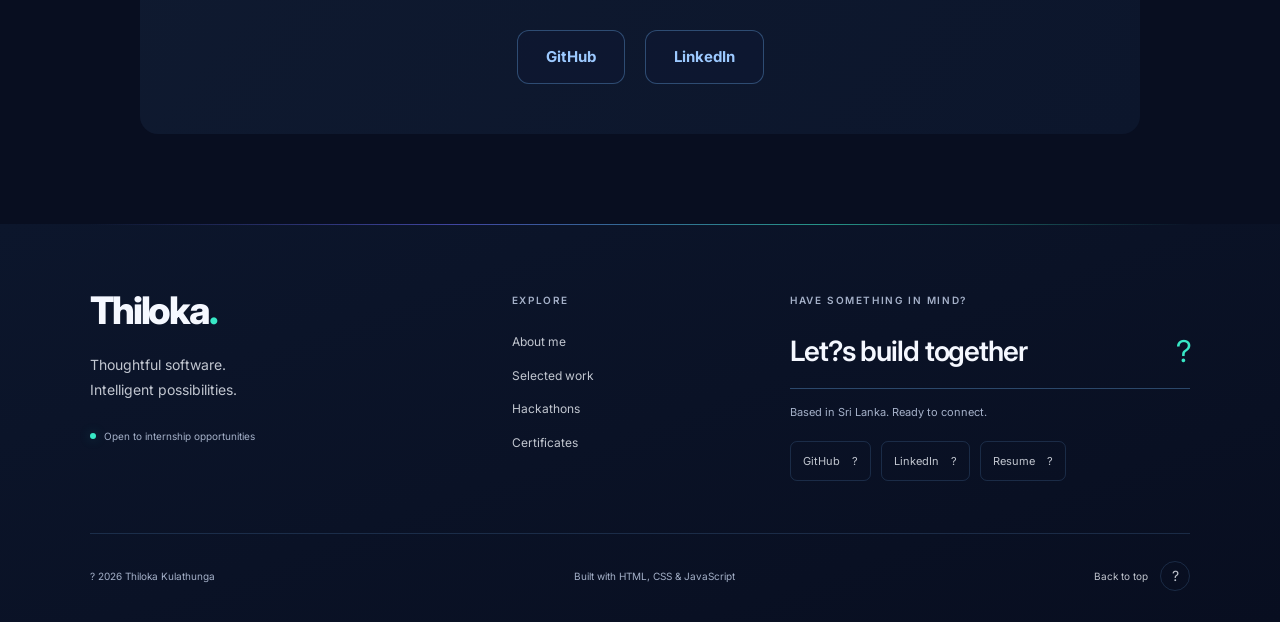
==== commit aace71a2: "Upgrade portfolio with verified projects, image galleries and refined design" ====
--- a/thiloka-portfolio/index.html
+++ b/thiloka-portfolio/index.html
@@ -3,14 +3,21 @@
 <head>
   <meta charset="UTF-8" />
   <meta name="viewport" content="width=device-width, initial-scale=1.0" />
-  <title>Thiloka Kulathunga | AI Undergraduate Portfolio</title>
+  <title>Thiloka Kulathunga | Software Engineering &amp; AI Portfolio</title>
+  <meta name="description" content="Explore Thiloka Kulathunga’s software engineering, AI/ML, full-stack and IoT projects. SLIIT IT undergraduate open to internship opportunities in Sri Lanka.">
+  <link rel="icon" href="assets/favicon.svg" type="image/svg+xml">
+  <meta name="theme-color" content="#080e20">
+  <meta property="og:title" content="Thiloka Kulathunga | Software Engineering &amp; AI">
+  <meta property="og:description" content="Thoughtful software. Intelligent solutions. Explore my projects, education and achievements.">
+  <meta property="og:type" content="website">
   <link rel="preconnect" href="https://fonts.googleapis.com">
   <link rel="preconnect" href="https://fonts.gstatic.com" crossorigin>
   <link href="https://fonts.googleapis.com/css2?family=Inter:wght@400;500;600;700;800;900&display=swap" rel="stylesheet">
-  <link rel="stylesheet" href="style.css" />
+  <link rel="stylesheet" href="style.css?v=footer-5" />
 </head>
 <body>
-  <div class="preloader"><span>Thiloka.</span></div>
+  <a class="skip-link" href="#main">Skip to content</a>
+
 
   <div class="bg-layers" aria-hidden="true">
     <div class="bg-orb orb-1"></div>
@@ -21,29 +28,30 @@
   <div class="cursor-glow" aria-hidden="true"></div>
 
   <header class="navbar" id="navbar">
-    <a class="logo" href="#home"><img src="assets/profile.png" alt="Thiloka Kulathunga" class="nav-avatar">Thiloka<span>.</span></a>
-    <nav class="nav-links" id="navLinks">
+    <a class="logo" href="#home"><img src="assets/profile.webp" alt="Thiloka Kulathunga" class="nav-avatar">Thiloka<span>.</span></a>
+    <nav class="nav-links" id="navLinks" aria-label="Main navigation">
       <a href="#home">Home</a>
       <a href="#about">About</a>
       <a href="#skills">Skills</a>
       <a href="#projects">Projects</a>
       <a href="#hackathons">Hackathons</a>
+      <a href="#certifications">Certificates</a>
       <a href="#contact">Contact</a>
     </nav>
     <div class="nav-actions">
       <button class="theme-toggle" id="themeToggle" aria-label="Toggle theme">🌙</button>
       <a class="hire-btn" href="mailto:thilokajeewani888@gmail.com">Hire Me</a>
-      <button class="menu-btn" id="menuBtn">☰</button>
+      <button class="menu-btn" id="menuBtn" aria-label="Open navigation" aria-expanded="false" aria-controls="navLinks">☰</button>
     </div>
   </header>
 
-  <main>
+  <main id="main">
     <section class="hero" id="home">
       <div class="hero-overlay"></div>
       <div class="hero-content reveal">
         <div class="hero-intro">
-          <img src="assets/profile.png" alt="Thiloka Kulathunga" class="hero-mini-avatar" />
-          <p class="eyebrow">BSc Information Technology • SLIIT</p>
+          <img src="assets/profile.webp" alt="Thiloka Kulathunga" class="hero-mini-avatar" />
+          <p class="eyebrow">SOFTWARE ENGINEERING · AI &amp; MACHINE LEARNING</p>
         </div>
 
         <div class="hero-badges" aria-label="Status badges">
@@ -51,21 +59,17 @@
             <span>Available for Internship</span>
             <small>Software / AI / Web Development</small>
           </div>
-          <div class="portrait-pill">
-            <img src="assets/profile.png" alt="Professional portrait of Thiloka Kulathunga" />
-            <span>Professional portrait of Thiloka Kulathunga</span>
-          </div>
-        </div>
-
-        <h1>Hi, I'm <br><span>Thiloka Kulathunga</span></h1>
+        </div>
+
+        <h1>Hi, I'm Thiloka.<br><span>I build with purpose.</span></h1>
         <div class="typing-container">
           <p class="typing-text">
             <span class="typing-label">Currently: </span>
-            <span class="typing-effect" id="typing"></span>
+            <span class="typing-effect" id="typing">IT Undergraduate</span>
             <span class="typing-cursor">|</span>
           </p>
         </div>
-        <p class="hero-text">I build clean, responsive and user-friendly web applications while exploring AI, machine learning, NLP and database-driven software solutions. Passionate about full-stack development and creating impactful digital experiences.</p>
+        <p class="hero-text"><strong>Thiloka Kulathunga</strong> — I build clean, responsive and user-friendly web applications while exploring AI, machine learning, NLP and database-driven software solutions. Passionate about full-stack development and creating impactful digital experiences.</p>
         <div class="hero-actions">
           <a href="#projects" class="btn primary">View My Work</a>
           <a href="#hackathons" class="btn secondary">Hackathon Builds</a>
@@ -73,17 +77,17 @@
           <a href="#contact" class="btn secondary">Contact Me</a>
         </div>
         <div class="social-buttons">
-          <a href="https://github.com/Thiloka-Jeewani" target="_blank" class="social-btn" title="GitHub">
+          <a href="https://github.com/Thiloka-Jeewani" target="_blank" rel="noopener noreferrer" class="social-btn" title="GitHub">
             <span class="social-icon">🐙</span>GitHub
           </a>
-          <a href="https://linkedin.com/in/thiloka-kulathunga-b6662433b" target="_blank" class="social-btn" title="LinkedIn">
+          <a href="https://linkedin.com/in/thiloka-kulathunga-b6662433b" target="_blank" rel="noopener noreferrer" class="social-btn" title="LinkedIn">
             <span class="social-icon">💼</span>LinkedIn
           </a>
         </div>
       </div>
       <div class="hero-card reveal tilt-wrap">
         <div class="hero-photo-3d tilt-el" id="heroTilt">
-          <img src="assets/Gemini_Generated_Image_hr3j6thr3j6thr3j.jpg" alt="Professional portrait of Thiloka Kulathunga" />
+          <img src="assets/hero-illustration.webp" class="hero-illustration" width="900" height="1200" fetchpriority="high" alt="Illustration of Thiloka working on a laptop with an AI-inspired technology background" />
           <div class="status-card">
             <strong>Available for Internship</strong>
             <span>Software / AI / Web Development</span>
@@ -97,9 +101,9 @@
     <section class="about section" id="about">
       <div class="badge-card reveal">
         <div class="lanyard"></div>
-        <div class="id-card flip-card" id="flipCard" title="Click to flip">
+        <div class="id-card flip-card" id="flipCard" title="Flip profile card" role="button" tabindex="0" aria-pressed="false" aria-label="Flip profile card">
           <div class="flip-face flip-front">
-            <img src="assets/profile.png" alt="Thiloka profile" />
+            <img loading="lazy" decoding="async" src="assets/profile.webp" alt="Thiloka profile" />
             <h3>THILOKA</h3>
             <p>AI Undergraduate</p>
             <span class="flip-hint">⟲ tap to flip</span>
@@ -119,7 +123,7 @@
         <p class="section-tag">About Me</p>
         <h2>Professional Summary</h2>
         <p>I'm a dedicated IT undergraduate specializing in Artificial Intelligence at SLIIT, with a strong foundation in full-stack development. I combine technical expertise with a passion for innovation, creating software solutions that are both robust and user-centric. My experience spans from backend systems to modern frontend frameworks.</p>
-        
+
         <div class="about-highlights">
           <div class="highlight-item">
             <span class="highlight-icon">🎓</span>
@@ -167,7 +171,7 @@
         <div class="quick-info">
           <span>📍 Western Province, Sri Lanka</span>
           <span>🎓 SLIIT</span>
-          <span>💼 Internship Ready</span> 
+          <span>💼 Internship Ready</span>
         </div>
       </div>
     </section>
@@ -175,8 +179,8 @@
     <section class="stats section">
       <div class="stats-container reveal">
         <div class="stat-card">
-          <h3>5+</h3>
-          <p>Projects Completed</p>
+          <h3>9</h3>
+          <p>Selected Projects</p>
         </div>
         <div class="stat-card">
           <h3>2</h3>
@@ -198,7 +202,7 @@
         <p class="section-tag">Technical Skills</p>
         <h2>Skills & Expertise</h2>
       </div>
-      
+
       <div class="skills-container reveal">
         <!-- Programming Languages -->
         <div class="skill-category">
@@ -317,6 +321,18 @@
                 <div class="skill-progress" style="width: 85%"></div>
               </div>
             </div>
+          </div>
+        </div>
+
+        <div class="skill-category">
+          <h3 class="category-title">AI &amp; Data Science</h3>
+          <div class="skill-badges">
+            <span class="skill-badge">Scikit-learn</span>
+            <span class="skill-badge">Pandas</span>
+            <span class="skill-badge">NumPy</span>
+            <span class="skill-badge">Jupyter</span>
+            <span class="skill-badge">NLP</span>
+            <span class="skill-badge">Model Evaluation</span>
           </div>
         </div>
 
@@ -350,161 +366,16 @@
       </div>
     </section>
 
-    <section class="projects section" id="projects">
+    <section class="projects section" id="projects" aria-labelledby="projects-title">
       <div class="section-head reveal">
-        <p class="section-tag">Featured Projects</p>
-        <h2>Academic & Personal Work</h2>
-      </div>
-      <div class="projects-container reveal">
-        <!-- Featured Project 1: Travel Planner -->
-        <article class="project-card featured-project">
-          <div class="project-image-wrapper">
-            <img src="assets/projects/travel-planner.png" alt="AI Travel Planner System" loading="lazy">
-            <div class="project-overlay">
-              <a href="#" class="project-btn">View Details</a>
-            </div>
-          </div>
-          <div class="project-info">
-            <span class="project-badge">AI + Web</span>
-            <h3>AI-Powered Travel Planning System</h3>
-            <p>Personalized itinerary generation based on budget, duration and user preferences using Machine Learning. Features intelligent recommendation engine and service ticket management.</p>
-            <div class="tech-badges">
-              <span class="badge">Python</span>
-              <span class="badge">Flask</span>
-              <span class="badge">MySQL</span>
-              <span class="badge">ML</span>
-            </div>
-            <div class="project-links">
-              <a href="https://github.com/Thiloka-Jeewani" target="_blank" class="link-btn github-btn">GitHub</a>
-            </div>
-          </div>
-        </article>
-
-        <!-- Featured Project 2: Laundry System -->
-        <article class="project-card featured-project">
-          <div class="project-image-wrapper">
-            <img src="assets/projects/laundry-system.png" alt="Fresh Wash Laundry Management" loading="lazy">
-            <div class="project-overlay">
-              <a href="#" class="project-btn">View Details</a>
-            </div>
-          </div>
-          <div class="project-info">
-            <span class="project-badge">Full Stack</span>
-            <h3>Fresh Wash Laundry Management System</h3>
-            <p>Spring Boot MVC based laundry platform with complete order tracking, pickup scheduling, customer management, and administrative dashboard with real-time updates.</p>
-            <div class="tech-badges">
-              <span class="badge">Java</span>
-              <span class="badge">Spring Boot</span>
-              <span class="badge">MySQL</span>
-              <span class="badge">Bootstrap</span>
-            </div>
-            <div class="project-links">
-              <a href="https://github.com/Thiloka-Jeewani/Web-based_Laundry-management-system" target="_blank" class="link-btn github-btn">GitHub</a>
-            </div>
-          </div>
-        </article>
-
-        <!-- Featured Project 3: Hotel Booking -->
-        <article class="project-card featured-project">
-          <div class="project-image-wrapper">
-            <img src="assets/projects/luxstay.png" alt="LuxStay Hotel Booking System" loading="lazy">
-            <div class="project-overlay">
-              <a href="#" class="project-btn">View Details</a>
-            </div>
-          </div>
-          <div class="project-info">
-            <span class="project-badge">Java Web</span>
-            <h3>LuxStay Hotel Booking System</h3>
-            <p>Full-featured hotel reservation system with room management, advanced booking functionality, user authentication, and modern responsive UI design.</p>
-            <div class="tech-badges">
-              <span class="badge">Java</span>
-              <span class="badge">JSP</span>
-              <span class="badge">Servlets</span>
-              <span class="badge">Maven</span>
-            </div>
-            <div class="project-links">
-              <a href="https://github.com/Thiloka-Jeewani/HotelRio---The-Hotel-room-reservation-system-project" target="_blank" class="link-btn github-btn">GitHub</a>
-            </div>
-          </div>
-        </article>
-
-        <!-- Other Projects -->
-        <article class="project-card">
-          <div class="project-visual visual-road" aria-hidden="true">
-            <svg viewBox="0 0 300 150">
-              <line class="road-line" x1="0" y1="75" x2="300" y2="75" stroke="var(--accent)" stroke-width="4" opacity=".5"/>
-              <g class="car">
-                <rect x="10" y="60" width="34" height="18" rx="5" fill="var(--accent)"/>
-                <circle cx="18" cy="80" r="4" fill="var(--text)"/>
-                <circle cx="38" cy="80" r="4" fill="var(--text)"/>
-              </g>
-            </svg>
-          </div>
-          <div class="project-info">
-            <span class="project-badge">Full Stack</span>
-            <h3>Vehicle Rental Mobile Application</h3>
-            <p>Complete booking system with user management, vehicle listing, and CRUD operations integrated with MongoDB backend.</p>
-            <div class="tech-badges">
-              <span class="badge">HTML5</span>
-              <span class="badge">CSS3</span>
-              <span class="badge">Node.js</span>
-              <span class="badge">MongoDB</span>
-            </div>
-          </div>
-        </article>
-
-        <article class="project-card">
-          <div class="project-visual visual-nlp" aria-hidden="true">
-            <svg viewBox="0 0 300 150">
-              <g fill="var(--accent-2)">
-                <rect class="bar" x="70" y="55" width="20" height="65" rx="4"/>
-                <rect class="bar" x="105" y="35" width="20" height="85" rx="4"/>
-                <rect class="bar" x="140" y="70" width="20" height="50" rx="4"/>
-                <rect class="bar" x="175" y="20" width="20" height="100" rx="4"/>
-                <rect class="bar" x="210" y="50" width="20" height="70" rx="4"/>
-              </g>
-            </svg>
-          </div>
-          <div class="project-info">
-            <span class="project-badge">NLP</span>
-            <h3>MOVIE-SENTIBOT</h3>
-            <p>NLP-based sentiment analysis system using Kaggle movie review dataset to classify reviews as positive or negative with high accuracy.</p>
-            <div class="tech-badges">
-              <span class="badge">Python</span>
-              <span class="badge">Scikit-learn</span>
-              <span class="badge">NLP</span>
-              <span class="badge">Pandas</span>
-            </div>
-            <div class="project-links">
-              <a href="https://github.com/Thiloka-Jeewani/MOVIE-SENTIBOT-NLP-Based-Solution-for-Movie-Review-Sentiment-Analysis" target="_blank" class="link-btn github-btn">GitHub</a>
-            </div>
-          </div>
-        </article>
-
-        <article class="project-card">
-          <div class="project-visual visual-iot" aria-hidden="true">
-            <svg viewBox="0 0 300 150">
-              <text class="leaf" x="130" y="95" font-size="46" transform-origin="150px 85px">🌱</text>
-              <circle class="sensor" cx="40" cy="30" r="3" fill="var(--accent-3)"/>
-              <circle class="sensor" cx="260" cy="30" r="3" fill="var(--accent-3)"/>
-              <circle class="sensor" cx="40" cy="120" r="3" fill="var(--accent-3)"/>
-              <circle class="sensor" cx="260" cy="120" r="3" fill="var(--accent-3)"/>
-              <circle class="sensor" cx="150" cy="20" r="3" fill="var(--accent-3)"/>
-            </svg>
-          </div>
-          <div class="project-info">
-            <span class="project-badge">IoT</span>
-            <h3>Smart Greenhouse System</h3>
-            <p>Sensor-based greenhouse monitoring system for automated water level, soil moisture and light intensity control with real-time data logging.</p>
-            <div class="tech-badges">
-              <span class="badge">Arduino</span>
-              <span class="badge">DHT11</span>
-              <span class="badge">IoT</span>
-              <span class="badge">C++</span>
-            </div>
-          </div>
-        </article>
-      </div>
+        <p class="section-tag">SELECTED WORK / 01 — 09</p>
+        <h2 id="projects-title">Ideas turned into <span class="accent-text">working software.</span></h2>
+        <p class="section-intro">From intelligent recommendations to everyday workflows. A selection of academic, personal and collaborative builds.</p>
+      </div>
+      <div id="projectFilters" class="project-filters" role="group" aria-label="Filter projects by category"></div>
+      <p id="projectCount" class="project-count" role="status" aria-live="polite"></p>
+      <div id="projectGrid" class="projects-container"></div>
+      <noscript><p>Enable JavaScript to explore the project gallery, or <a href="https://github.com/Thiloka-Jeewani">browse my GitHub repositories</a>.</p></noscript>
     </section>
 
     <section class="hackathons section pattern-hex" id="hackathons">
@@ -544,7 +415,7 @@
             <span class="badge">Evaluation Pipelines</span>
           </div>
           <div class="project-links">
-            <a href="https://github.com/BinaliAssalaarachchi/NeuroForge-Codefest2026" target="_blank" class="link-btn github-btn">View on GitHub</a>
+            <a href="https://github.com/BinaliAssalaarachchi/NeuroForge-Codefest2026" target="_blank" rel="noopener noreferrer" class="link-btn github-btn">View on GitHub</a>
           </div>
         </article>
 
@@ -555,6 +426,7 @@
             <span class="hackathon-result">Full-Stack MVP</span>
           </div>
           <h3>ShareBite LK</h3>
+          <div id="sharebite-gallery" class="project-thumbnails" aria-label="ShareBite LK screenshots" hidden></div>
           <p class="hackathon-track">Surplus-food sharing platform for Sri Lanka</p>
           <p class="hackathon-desc">A platform that lets Sri Lankan cafés, bakeries, caterers, and restaurants list safe surplus food before it goes to waste, so nearby individuals and community groups can reserve and collect it before the deadline — built end-to-end with authentication, listing search/filtering, and a reservation flow in a single hackathon sprint.</p>
           <div class="hackathon-role">
@@ -579,7 +451,8 @@
             <span class="badge">JWT</span>
           </div>
           <div class="project-links">
-            <a href="https://github.com/ThisulHerath/ShareBite-LK" target="_blank" class="link-btn github-btn">View on GitHub</a>
+            <a href="https://github.com/ThisulHerath/ShareBite-LK" target="_blank" rel="noopener noreferrer" class="link-btn github-btn">View on GitHub</a>
+            <a href="https://sharebitelk-sjkv.vercel.app/" target="_blank" rel="noopener noreferrer" class="link-btn">Live Demo ?</a>
           </div>
         </article>
       </div>
@@ -595,31 +468,31 @@
           <img src="assets/certificates/cisco-networking.png" alt="Cisco Networking Basics Certificate" loading="lazy">
           <h4>Cisco Networking Basics</h4>
           <p>Cisco Networking Academy</p>
-          <a href="assets/certificates/cisco-networking.png" target="_blank" class="cert-link">View Certificate</a>
+          <a href="assets/certificates/cisco-networking.png" target="_blank" rel="noopener noreferrer" class="cert-link">View Certificate</a>
         </div>
         <div class="cert-card">
           <img src="assets/certificates/ai-ml-engineer.png" alt="AI/ML Engineer Stage 1 Certificate" loading="lazy">
           <h4>AI/ML Engineer - Stage 1</h4>
           <p>SLIIT - Faculty of Computing</p>
-          <a href="assets/certificates/ai-ml-engineer.png" target="_blank" class="cert-link">View Certificate</a>
+          <a href="assets/certificates/ai-ml-engineer.png" target="_blank" rel="noopener noreferrer" class="cert-link">View Certificate</a>
         </div>
         <div class="cert-card">
           <img src="assets/certificates/frontend-web.png" alt="Frontend Web Development Certificate" loading="lazy">
           <h4>Frontend Web Development</h4>
           <p>University of Moratuwa</p>
-          <a href="assets/certificates/frontend-web.png" target="_blank" class="cert-link">View Certificate</a>
+          <a href="assets/certificates/frontend-web.png" target="_blank" rel="noopener noreferrer" class="cert-link">View Certificate</a>
         </div>
         <div class="cert-card">
           <img src="assets/certificates/web-design.png" alt="Web Design for Beginners Certificate" loading="lazy">
           <h4>Web Design for Beginners</h4>
           <p>University of Moratuwa</p>
-          <a href="assets/certificates/web-design.png" target="_blank" class="cert-link">View Certificate</a>
+          <a href="assets/certificates/web-design.png" target="_blank" rel="noopener noreferrer" class="cert-link">View Certificate</a>
         </div>
         <div class="cert-card">
           <img src="assets/certificates/python-beginners.png" alt="Python for Beginners Certificate" loading="lazy">
           <h4>Python for Beginners</h4>
           <p>University of Moratuwa</p>
-          <a href="assets/certificates/python-beginners.png" target="_blank" class="cert-link">View Certificate</a>
+          <a href="assets/certificates/python-beginners.png" target="_blank" rel="noopener noreferrer" class="cert-link">View Certificate</a>
         </div>
       </div>
     </section>
@@ -629,7 +502,7 @@
         <p class="section-tag">Get In Touch</p>
         <h2>Let's connect and build something great together</h2>
         <p class="contact-subtitle">Feel free to reach out for collaborations or internship opportunities. I'm always interested in hearing about new projects.</p>
-        
+
         <div class="contact-cards-wrapper">
           <div class="contact-card">
             <span class="contact-icon">📧</span>
@@ -654,10 +527,10 @@
         <div class="social-links-section">
           <h3>Connect on Social</h3>
           <div class="social-links">
-            <a href="https://github.com/Thiloka-Jeewani" target="_blank" class="social-link github">
+            <a href="https://github.com/Thiloka-Jeewani" target="_blank" rel="noopener noreferrer" class="social-link github">
               <span>GitHub</span>
             </a>
-            <a href="https://linkedin.com/in/thiloka-kulathunga-b6662433b" target="_blank" class="social-link linkedin">
+            <a href="https://linkedin.com/in/thiloka-kulathunga-b6662433b" target="_blank" rel="noopener noreferrer" class="social-link linkedin">
               <span>LinkedIn</span>
             </a>
           </div>
@@ -666,11 +539,41 @@
     </section>
   </main>
 
-  <footer>
-    <div class="footer-brand">thiloka</div>
-    <p>© 2026 Thiloka Kulathunga. Built with HTML, CSS and JavaScript.</p>
+  <footer class="site-footer">
+    <div class="footer-inner">
+      <div class="footer-top">
+        <div class="footer-identity">
+          <a class="footer-wordmark" href="#home" aria-label="Thiloka Kulathunga ? back to home">Thiloka<span>.</span></a>
+          <p>Thoughtful software.<br>Intelligent possibilities.</p>
+          <span class="footer-availability"><span aria-hidden="true"></span>Open to internship opportunities</span>
+        </div>
+        <nav class="footer-nav" aria-label="Footer navigation">
+          <h2>Explore</h2>
+          <a href="#about">About me</a>
+          <a href="#projects">Selected work</a>
+          <a href="#hackathons">Hackathons</a>
+          <a href="#certifications">Certificates</a>
+        </nav>
+        <div class="footer-connect">
+          <h2>Have something in mind?</h2>
+          <a class="footer-email" href="mailto:thilokajeewani888@gmail.com">Let?s build together <span aria-hidden="true">?</span></a>
+          <p>Based in Sri Lanka. Ready to connect.</p>
+          <div class="footer-socials">
+            <a href="https://github.com/Thiloka-Jeewani" target="_blank" rel="noopener noreferrer">GitHub <span aria-hidden="true">?</span></a>
+            <a href="https://linkedin.com/in/thiloka-kulathunga-b6662433b" target="_blank" rel="noopener noreferrer">LinkedIn <span aria-hidden="true">?</span></a>
+            <a href="assets/resume/Thiloka_kulathunga__CV.pdf" download>Resume <span aria-hidden="true">?</span></a>
+          </div>
+        </div>
+      </div>
+      <div class="footer-bottom">
+        <p>? 2026 Thiloka Kulathunga</p>
+        <p>Built with HTML, CSS &amp; JavaScript</p>
+        <a class="footer-back" href="#home">Back to top <span aria-hidden="true">?</span></a>
+      </div>
+    </div>
   </footer>
 
-  <script src="script.js"></script>
+  <script src="projects.js?v=projects-4"></script>
+  <script src="script.js?v=projects-4"></script>
 </body>
 </html>
--- a/thiloka-portfolio/style.css
+++ b/thiloka-portfolio/style.css
@@ -130,7 +130,7 @@
 
 .hero-card{justify-self:center;position:relative}
 .hero-card img{width:min(430px,85vw);border-radius:36px;border:1px solid var(--border-strong);box-shadow:0 50px 140px rgba(var(--shadow-color),.22);object-fit:cover;transition:transform .5s cubic-bezier(.2,.8,.2,1)}
-.hero-overlay{position:absolute;left:0;top:0;width:50%;height:100%;background-image:url('assets/profile.png');background-size:cover;background-position:center;background-repeat:no-repeat;filter:blur(46px);opacity:.22;z-index:0;pointer-events:none}
+.hero-overlay{position:absolute;left:0;top:0;width:50%;height:100%;background-image:none;background-size:cover;background-position:center;background-repeat:no-repeat;filter:blur(46px);opacity:.22;z-index:0;pointer-events:none}
 .status-card{position:absolute;left:-28px;bottom:35px;background:var(--accent-strong);color:#fff;padding:18px;border-radius:22px;box-shadow:0 20px 50px rgba(15,94,251,.3);backdrop-filter:blur(10px)}
 .status-card span{display:block;font-size:12px;margin-top:4px}
 .scroll-down{position:absolute;bottom:22px;left:50%;font-size:26px;animation:bounce 1.2s infinite;color:var(--text-dim)}
@@ -456,3 +456,165 @@
   .id-card.flip-card{min-height:400px}
   .hero-photo-3d,.hero-photo-3d img,.tilt-el{transform:none !important}
 }
+
+/* Portfolio refinement: a quieter, consistent visual system. */
+:root{--bg:#080e20;--bg-soft:#0c162c;--surface-solid:#101b31;--text-mute:#a5b1c9;--accent:#9cc9ff}
+[data-theme="light"]{--text-mute:#52627c;--surface-solid:#fff}
+body{line-height:1.65}
+button,a,summary{-webkit-tap-highlight-color:transparent}
+button{font:inherit}
+:focus-visible{outline:3px solid var(--accent-3);outline-offset:5px}
+.skip-link{position:fixed;top:12px;left:12px;transform:translateY(-150%);background:var(--surface-solid);padding:12px 20px;z-index:10000;border:2px solid var(--accent)}
+.skip-link:focus{transform:none}
+section[id]{scroll-margin-top:110px}
+.reveal{opacity:1;filter:none;transform:none}
+.bg-orb{opacity:.18}
+.cursor-glow,.hero-mini-avatar,.scroll-down,.hero .glare{display:none}
+.navbar{border-radius:20px;padding:12px 18px;width:min(1280px,94%)}
+.nav-links{gap:19px}
+.nav-links a{font-size:12px}
+.nav-links a[aria-current]{color:var(--accent)}
+.nav-links a[aria-current]::after{width:100%}
+.hero{max-width:1440px;margin:auto;min-height:850px;padding:165px 7% 100px;gap:64px;grid-template-columns:1.3fr .85fr}
+.hero h1{font-size:clamp(40px,4.5vw,68px);line-height:1.12;letter-spacing:-.055em;margin:26px 0}
+.hero-intro .eyebrow{font-size:11px;letter-spacing:.16em;color:var(--accent);font-weight:700}
+.hero-intro{justify-content:flex-start}
+.hero-text{max-width:610px;font-size:16px;color:var(--text-dim);line-height:1.85}
+.hero-text strong{color:var(--text)}
+.hero-badges{margin-top:22px}
+.availability-pill{padding:8px 14px;box-shadow:none;border:1px solid var(--border);background:var(--surface)}
+.availability-pill small{display:none}
+.availability-pill span{font-size:12px}
+.availability-pill span:before{content:'●';color:var(--accent-3);margin-right:9px}
+.hero-actions{gap:10px;flex-wrap:wrap;margin-top:30px}
+.btn{border-radius:10px;padding:12px 17px;font-size:12px}
+.hero-actions a:nth-child(2){display:none}
+.social-buttons{margin-top:24px}
+.social-btn{background:transparent;border:0;padding:8px 0;margin-right:20px;font-size:13px}
+.social-icon{display:none}
+.hero-card img{width:100%;max-width:380px;aspect-ratio:4/5;object-fit:cover;object-position:top;border-radius:26px}
+.hero-card{width:100%;max-width:380px}
+.hero-photo-3d::before{opacity:.22;inset:16px -12px -12px 16px;filter:none}
+.status-card{backdrop-filter:blur(18px);left:16px;right:16px;bottom:18px;padding:16px;border-radius:14px}
+.status-card strong{font-size:14px}
+.section{max-width:1440px;margin:auto;padding:90px 7%}
+.section-head{margin-bottom:34px;text-align:left}
+.section-head h2{font-size:clamp(28px,3.2vw,44px);letter-spacing:-.04em;line-height:1.2;max-width:800px}
+.section-tag{font-size:11px;font-weight:700;letter-spacing:.18em;margin-bottom:14px;text-transform:uppercase}
+.section-intro{max-width:650px;margin-top:20px;color:var(--text-dim)}
+.accent-text{color:var(--accent)}
+.about{gap:70px}
+.about-text>p{line-height:1.85}
+.stats{padding-top:0;padding-bottom:20px}
+.stats-container{gap:16px}
+.stat-card{box-shadow:none;border-radius:16px}
+.skills-container{gap:20px}
+.skill-category{background:var(--surface);border:1px solid var(--border);border-radius:18px;box-shadow:none}
+.skill-category:hover{border-color:var(--border-strong);transform:translateY(-3px)}
+.category-title:before{content:'⌘';margin-right:12px;color:var(--accent)}
+.project-filters{display:flex;flex-wrap:wrap;gap:8px;margin-bottom:18px}
+.filter-button{padding:10px 16px;border-radius:9px;border:1px solid var(--border);background:var(--surface);color:var(--text-dim);cursor:pointer;font-size:12px;font-weight:600;min-height:44px}
+.filter-button:hover{border-color:var(--accent)}
+.filter-button[aria-pressed="true"]{color:#09152d;background:#a9d4ff;border-color:#a9d4ff}
+.project-count{font-size:11px;letter-spacing:.06em;color:var(--text-mute);margin-bottom:22px}
+.projects-container{display:grid;grid-template-columns:repeat(3,minmax(0,1fr));gap:24px;align-items:start}
+.project-card{display:flex;flex-direction:column;min-width:0;height:100%;border:1px solid var(--border);border-radius:18px;overflow:hidden;background:var(--surface-solid);box-shadow:none;transition:transform .2s,border-color .2s}
+.project-card[hidden]{display:none}
+.project-card:hover{transform:translateY(-5px);border-color:var(--border-strong);box-shadow:0 16px 40px #0002}
+.featured-project .project-image-wrapper{height:auto;aspect-ratio:16/10;border-bottom:1px solid var(--border)}
+.project-cover img{object-fit:contain;background:#e9eef5;padding:8px}
+.project-number{position:absolute;top:12px;right:12px;border:1px solid #ffffff40;color:white;background:#080e20cc;border-radius:6px;padding:3px 8px;font-size:11px}
+.graphic-cover{padding:28px;display:flex;flex-direction:column;justify-content:center;align-items:flex-start;gap:12px;isolation:isolate}
+.graphic-cover:before{content:'';position:absolute;width:180px;height:180px;border:1px solid #ffffff25;border-radius:50%;right:-50px;bottom:-60px;box-shadow:0 0 0 28px #ffffff05,0 0 0 55px #ffffff05;z-index:-1}
+.cover-bus{background:linear-gradient(135deg,#103350,#166b74)!important}
+.cover-solar{background:linear-gradient(135deg,#292256,#52468f)!important}
+.cover-kicker{color:#d5e8ff;font-size:9px;letter-spacing:.13em}
+.cover-word{color:#fff;font-size:34px;font-weight:800;letter-spacing:-.04em}
+.cover-note{font-size:9px;color:#e0e6f1}
+.project-info{padding:24px;display:flex;flex-direction:column;flex:1;gap:14px}
+.project-info h3{font-size:19px;line-height:1.4;letter-spacing:-.025em;margin:0}
+.project-info>p{font-size:13px;line-height:1.8;margin:0;color:var(--text-dim)}
+.project-badge{align-self:flex-start;background:transparent;border:0;padding:0;color:var(--accent-3);font-size:10px;text-transform:uppercase;letter-spacing:.08em}
+.tech-badges{gap:6px;margin:0;display:flex;flex-wrap:wrap}
+.badge{font-size:10px;padding:4px 8px;border-radius:5px;background:var(--surface);color:var(--text-dim);border:1px solid var(--border)}
+.project-details{font-size:12px;color:var(--text-dim);border-top:1px solid var(--border);padding-top:14px}
+.project-details summary{cursor:pointer;color:var(--text);min-height:32px}
+.project-details ul{padding-left:18px;margin:12px 0;line-height:1.8}
+.project-details .contribution{font-size:12px;line-height:1.8}
+.project-links{margin-top:auto;padding-top:8px}
+.link-btn{border-radius:8px;padding:9px 14px;font-size:12px;min-height:40px}
+.cert-gallery{grid-template-columns:repeat(3,minmax(0,1fr))}
+.cert-card{box-shadow:none;border-radius:16px;overflow:hidden}
+.cert-card img{object-fit:contain;aspect-ratio:1.5;background:#e9eef5;max-width:100%}
+.hackathon-card,.contact-box,.process-card{box-shadow:none;border-radius:18px}
+.hackathon-card{padding:28px}
+.contact-box{background:linear-gradient(130deg,var(--surface-solid),var(--bg-soft));padding:50px 36px}
+.contact-box h2{font-size:clamp(28px,3.8vw,46px);line-height:1.2;letter-spacing:-.04em}
+.contact-card p{overflow-wrap:anywhere}
+footer{border-top:1px solid var(--border)}
+@media(max-width:1100px){.projects-container{grid-template-columns:repeat(2,minmax(0,1fr))}.hero{gap:32px}.nav-links{gap:12px}.logo{font-size:20px}.nav-avatar{width:28px;height:28px}}
+@media(max-width:1050px){.nav-links,.hire-btn{display:none}.menu-btn{display:block;width:44px;height:44px;cursor:pointer}.nav-links.open{display:flex;position:absolute;top:75px;left:0;right:0;flex-direction:column;padding:22px;background:var(--surface-solid);border:1px solid var(--border);border-radius:18px;gap:6px}.nav-links a{padding:9px;font-size:14px}}
+@media(max-width:900px){.hero{grid-template-columns:1fr;text-align:left;padding-top:140px;min-height:auto}.hero-content{order:1}.hero-card{order:2;max-width:310px;margin:16px auto 0}.hero-intro,.hero-actions,.social-buttons{justify-content:flex-start}.hero h1{font-size:clamp(38px,7vw,60px)}.about{gap:36px}.cert-gallery{grid-template-columns:repeat(2,minmax(0,1fr))}.section{padding:65px 6%}.section-head p{margin-left:0!important}.typing-text{justify-content:flex-start}}
+@media(max-width:600px){.hero{padding:125px 6% 65px;gap:24px}.hero h1{font-size:40px}.hero-intro .eyebrow{font-size:9px}.hero-content{min-width:0}.projects-container,.cert-gallery{grid-template-columns:minmax(0,1fr)}.stats-container{grid-template-columns:repeat(2,minmax(0,1fr))}.stat-card{padding:22px 10px}.stat-card h3{font-size:30px}.stat-card p{font-size:11px}.section{padding:55px 6%}.project-info{padding:22px}.project-filters{gap:7px}.filter-button{padding:9px 11px;font-size:10px}.contact-box{padding:30px 18px}.contact-cards-wrapper{grid-template-columns:minmax(0,1fr)}.hackathon-card{padding:20px}.hackathon-timeline{padding-left:16px}.hackathon-dot{left:-16px}.hero-badges{flex-wrap:wrap}.hero-actions .btn{font-size:11px;padding:11px 13px}.id-card.flip-card{width:min(280px,100%)}.badge-card{min-width:0}.skill-badges{display:flex;flex-wrap:wrap}.quick-info{flex-wrap:wrap}.typing-text{flex-wrap:wrap}.contact-subtitle{overflow-wrap:anywhere}}
+@media(prefers-reduced-motion:reduce){html{scroll-behavior:auto}.typing-cursor{display:none}*,*::before,*::after{animation:none!important;transition:none!important}.project-card:hover,.skill-category:hover{transform:none}}
+
+.hero-overlay{background:radial-gradient(ellipse at 30% 30%,#2756ac30,transparent 70%);filter:none;opacity:1}
+.about h2{font-size:clamp(32px,3.4vw,48px);line-height:1.15}
+
+/* Screenshot gallery, with uncropped full-size previews. */
+.gallery-cover-button{position:absolute;inset:0;border:0;padding:0;cursor:zoom-in;background:transparent;width:100%;height:100%;color:var(--text)}
+.gallery-cover-button img{display:block}
+.gallery-cover-button:focus-visible{outline-offset:-5px}
+.gallery-cover-label{position:absolute;bottom:10px;right:10px;border-radius:6px;padding:5px 9px;background:#080e20e8;color:#fff;font-size:10px}
+.project-thumbnails{display:grid;grid-template-columns:repeat(4,minmax(0,1fr));gap:7px}
+.project-thumbnail{padding:0;background:var(--bg-soft);border:1px solid var(--border);border-radius:6px;overflow:hidden;cursor:zoom-in;min-height:44px}
+.project-thumbnail img{width:100%;aspect-ratio:1.8;object-fit:contain;display:block}
+.screenshot-dialog{margin:auto;width:min(1200px,94vw);max-height:94dvh;padding:18px;border:1px solid var(--border-strong);border-radius:16px;background:var(--surface-solid);color:var(--text);overflow:auto}
+.screenshot-dialog::backdrop{background:#020713dc;backdrop-filter:blur(6px)}
+.screenshot-dialog-header,.screenshot-dialog-footer{display:flex;align-items:center;justify-content:space-between;gap:12px}
+.screenshot-dialog-header{margin-bottom:14px}
+.screenshot-dialog-header h2{font-size:16px;line-height:1.4}
+.screenshot-close{padding:9px 13px;border:1px solid var(--border);border-radius:8px;background:var(--bg-soft);color:var(--text);cursor:pointer;flex-shrink:0;min-height:44px}
+.screenshot-full{display:block;width:100%;height:auto;max-height:72dvh;object-fit:contain;background:var(--bg-soft)}
+.screenshot-dialog-footer{margin-top:14px;font-size:12px;color:var(--text-dim)}
+.screenshot-dialog-footer button[hidden]{display:none}
+@media(max-width:600px){.screenshot-dialog{padding:12px}.screenshot-dialog-header h2{font-size:13px}.screenshot-dialog-footer{flex-wrap:wrap}.screenshot-dialog-footer p{order:-1;width:100%}}
+
+.project-thumbnails[hidden]{display:none}
+.hackathon-card .project-thumbnails{grid-template-columns:repeat(3,minmax(0,1fr));margin:20px 0}
+
+.hero-card img.hero-illustration{aspect-ratio:3/4;object-fit:cover;object-position:center}
+@media(prefers-reduced-motion:no-preference){.hero-card img.hero-illustration{animation:heroIllustrationFloat 7s ease-in-out infinite}}
+@keyframes heroIllustrationFloat{0%,100%{translate:0 0}50%{translate:0 -8px}}
+#sharebite-gallery{grid-template-columns:repeat(3,minmax(0,1fr))}
+#sharebite-gallery .project-thumbnail{max-width:350px}
+@media(max-width:600px){#sharebite-gallery{grid-template-columns:minmax(0,1fr)}}
+.hero-card img.hero-illustration{height:auto;max-height:540px;width:100%;object-fit:cover}
+
+/* A generous, structured closing section. */
+.site-footer{position:relative;padding:0 7%;text-align:left;background:linear-gradient(160deg,var(--bg-soft),var(--bg));border-top:0;isolation:isolate}
+.site-footer:before{content:'';position:absolute;inset:0 7% auto;height:1px;background:linear-gradient(90deg,transparent,var(--accent-2),var(--accent-3),transparent);opacity:.6}
+.footer-inner{max-width:1238px;margin:auto}
+.footer-top{display:grid;grid-template-columns:1.1fr .65fr 1.25fr;gap:70px;padding:64px 0 52px}
+.footer-wordmark{font-size:38px;line-height:1.2;letter-spacing:-.06em;font-weight:800;color:var(--text);display:inline-block}
+.footer-wordmark span{color:var(--accent-3)}
+.footer-identity>p{font-size:14px;line-height:1.8;color:var(--text-dim);margin:18px 0}
+.footer-availability{display:inline-flex;align-items:center;gap:8px;font-size:10px;color:var(--text-mute)}
+.footer-availability>span{width:6px;height:6px;background:var(--accent-3);border-radius:50%;box-shadow:0 0 12px #38e8c640}
+.site-footer h2{font-size:10px;text-transform:uppercase;letter-spacing:.16em;color:var(--text-mute);font-weight:600;margin:4px 0 20px}
+.footer-nav{display:flex;flex-direction:column;align-items:flex-start;gap:8px}
+.footer-nav h2{margin-bottom:12px}
+.footer-nav>a{font-size:12px;color:var(--text-dim);padding:3px 0;transition:color .2s}
+.footer-nav>a:hover,.footer-socials a:hover,.footer-back:hover{color:var(--accent-3)}
+.footer-email{font-size:clamp(20px,2.2vw,28px);line-height:1.5;font-weight:600;letter-spacing:-.04em;color:var(--text);display:flex;justify-content:space-between;gap:16px;align-items:center;border-bottom:1px solid var(--border-strong);padding-bottom:14px;transition:border-color .2s}
+.footer-email:hover{border-color:var(--accent-3)}
+.footer-email>span{font-weight:400;color:var(--accent-3);font-size:30px}
+.footer-connect>p{font-size:11px;color:var(--text-mute);margin:14px 0 20px}
+.footer-socials{display:flex;flex-wrap:wrap;gap:10px}
+.footer-socials a{padding:8px 12px;border:1px solid var(--border);border-radius:7px;color:var(--text-dim);font-size:11px;min-height:40px;display:inline-flex;align-items:center;gap:12px;transition:color .2s,border-color .2s}
+.footer-socials a:hover{border-color:var(--border-strong)}
+.footer-bottom{display:flex;align-items:center;justify-content:space-between;gap:20px;flex-wrap:wrap;padding:22px 0 26px;border-top:1px solid var(--border);font-size:10px;color:var(--text-mute)}
+.footer-back{display:inline-flex;align-items:center;gap:12px;min-height:40px;color:var(--text-dim)}
+.footer-back span{display:grid;place-items:center;width:30px;height:30px;border:1px solid var(--border);border-radius:50%;font-size:14px}
+@media(max-width:900px){.footer-top{grid-template-columns:1fr 1fr;gap:36px}.footer-identity{grid-column:1/-1}.footer-top{padding-top:48px}.footer-wordmark{font-size:34px}}
+@media(max-width:600px){.site-footer{padding:0 6%}.footer-top{grid-template-columns:minmax(0,1fr);gap:30px;padding-bottom:35px}.footer-identity{grid-column:auto}.footer-nav{display:grid;grid-template-columns:1fr 1fr;gap:6px 20px}.footer-nav h2{grid-column:1/-1}.footer-nav>a{min-height:40px;display:flex;align-items:center}.footer-connect h2{margin-bottom:14px}.footer-bottom{flex-direction:column;align-items:flex-start;gap:8px;padding-top:20px}.footer-back{margin-top:4px}.footer-email{font-size:25px}}
